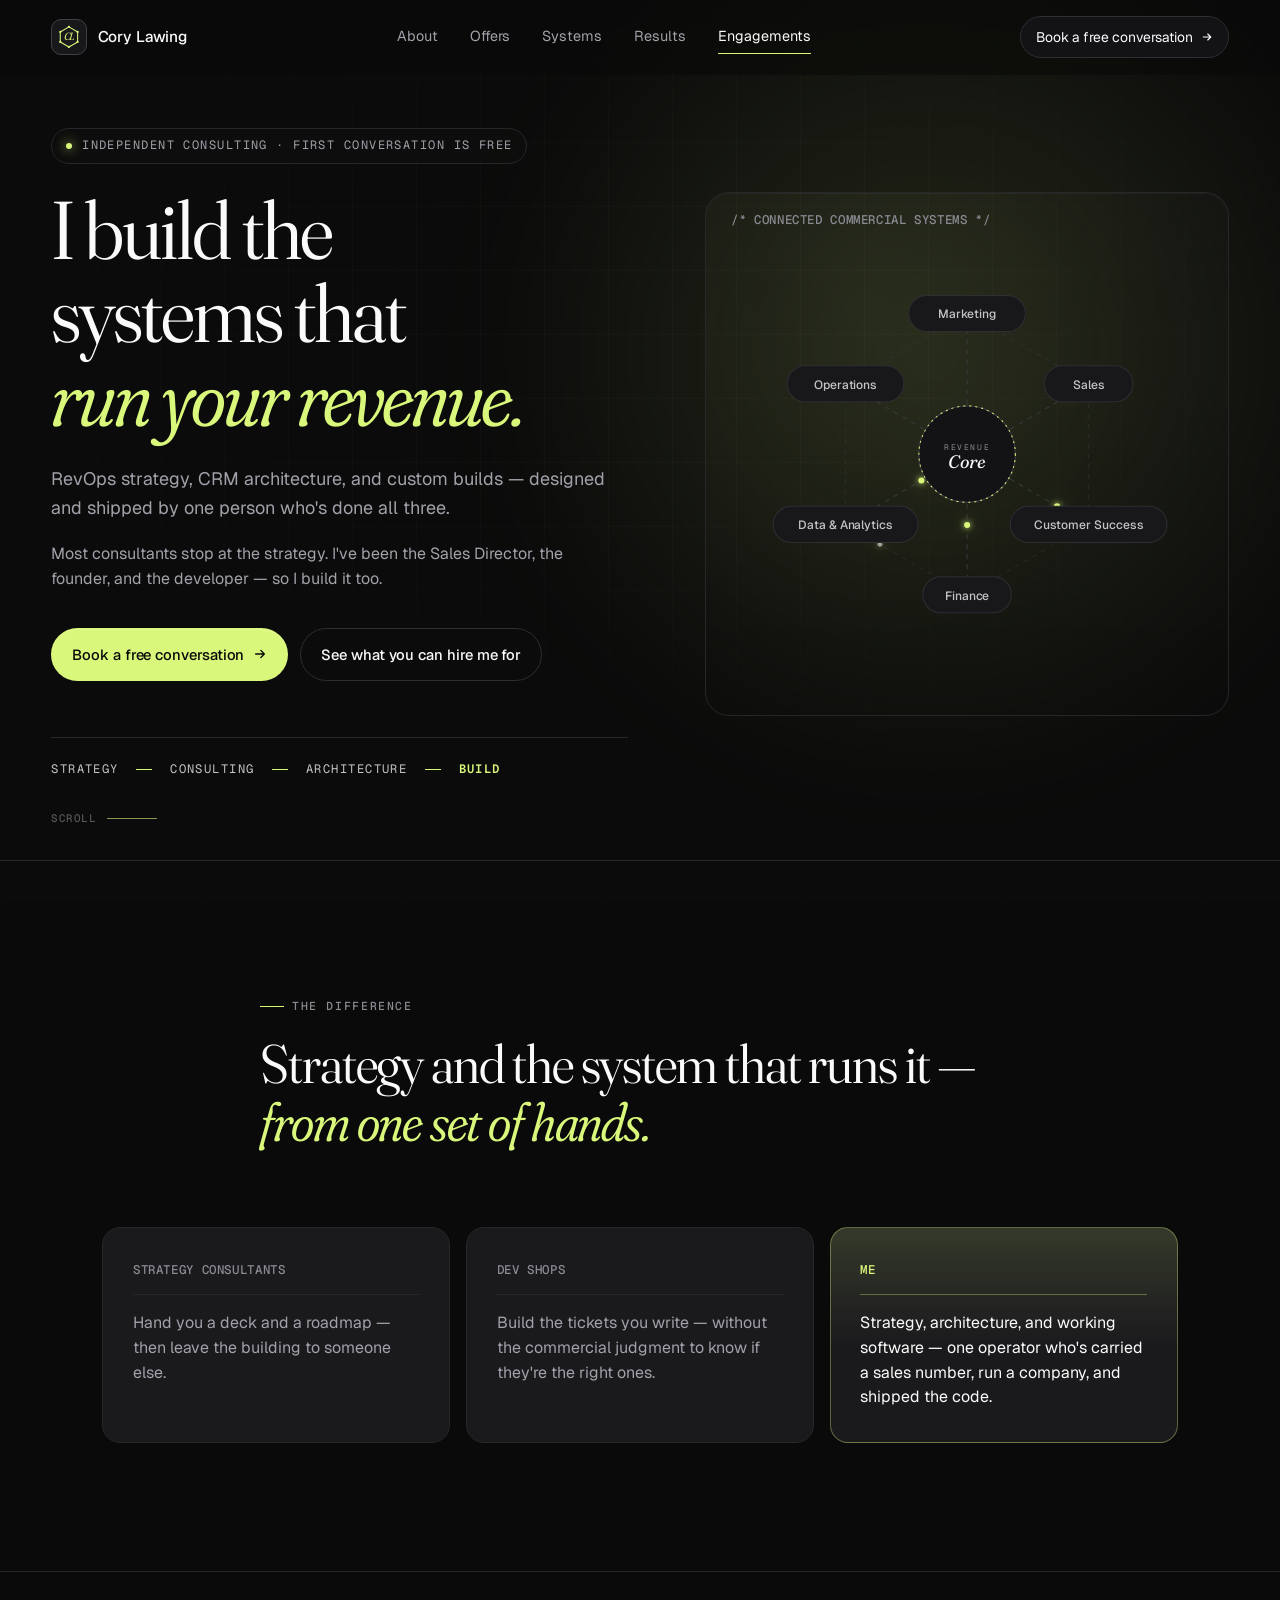
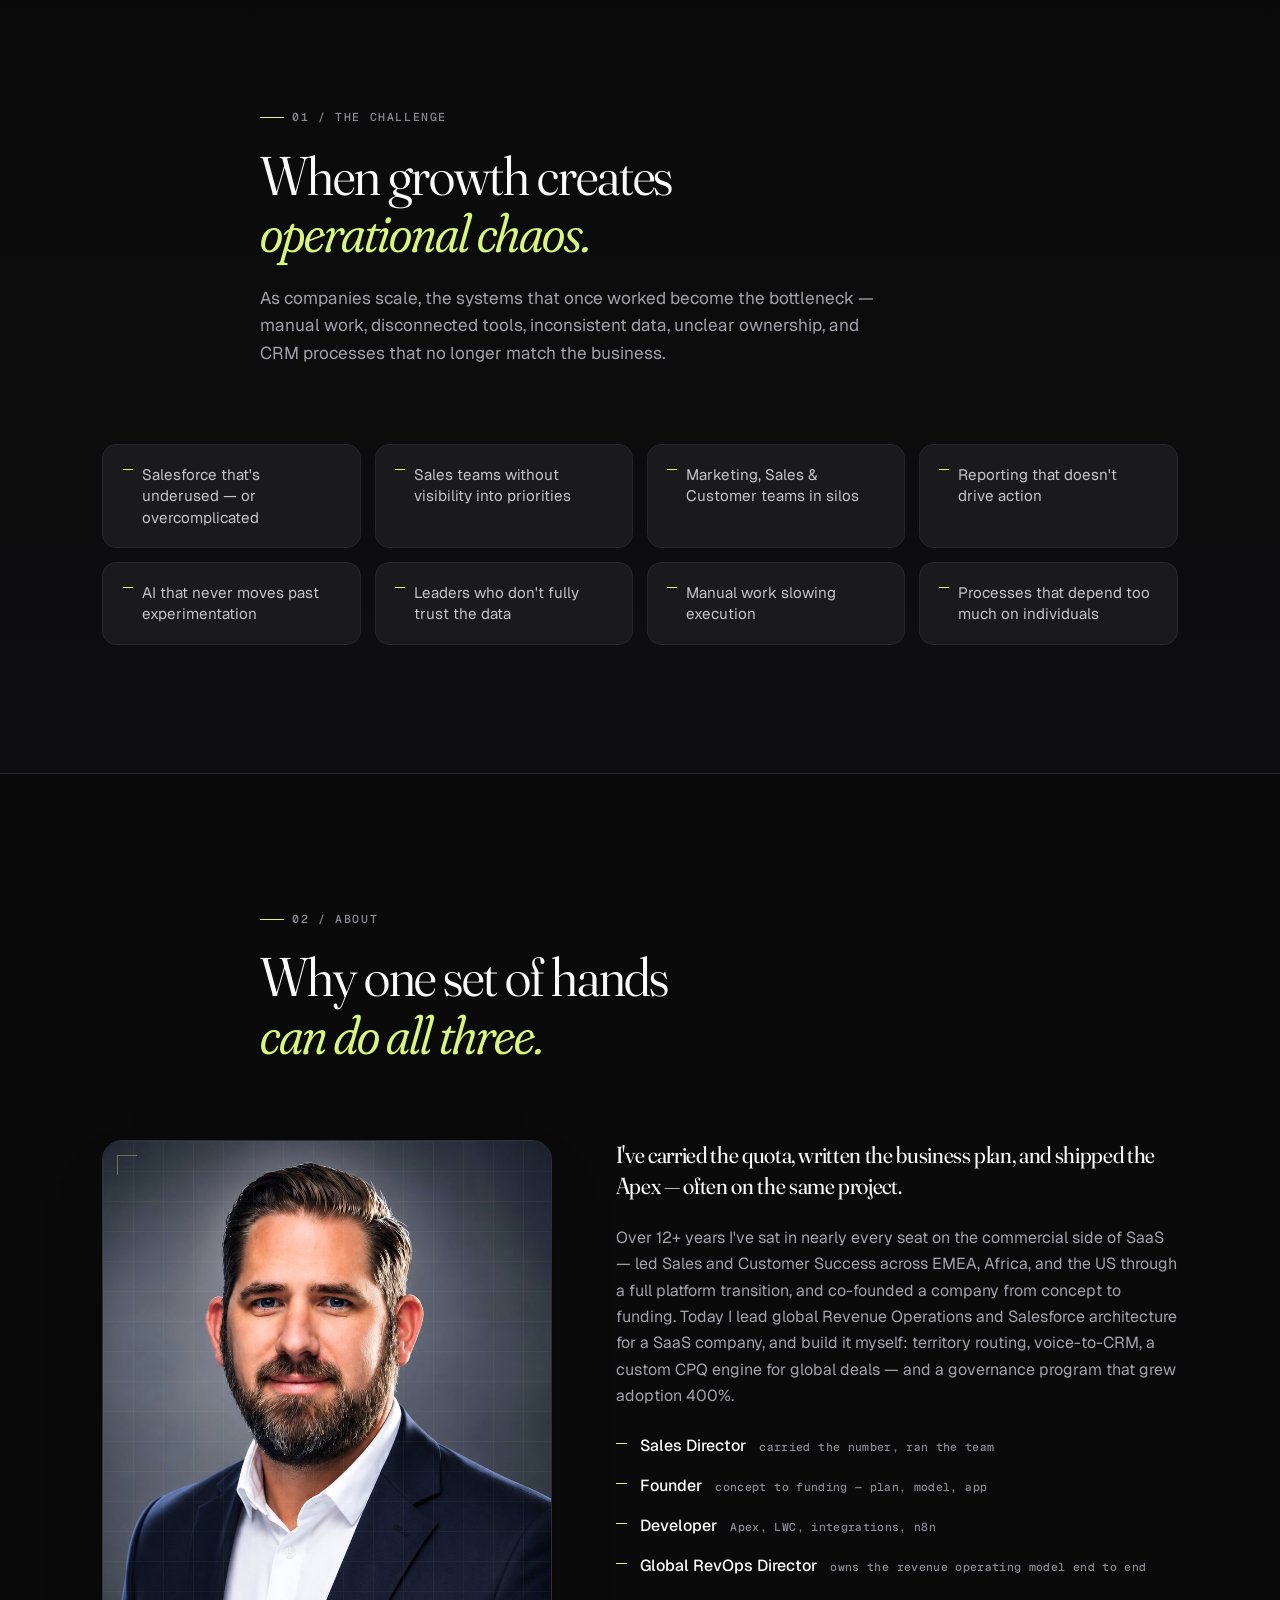
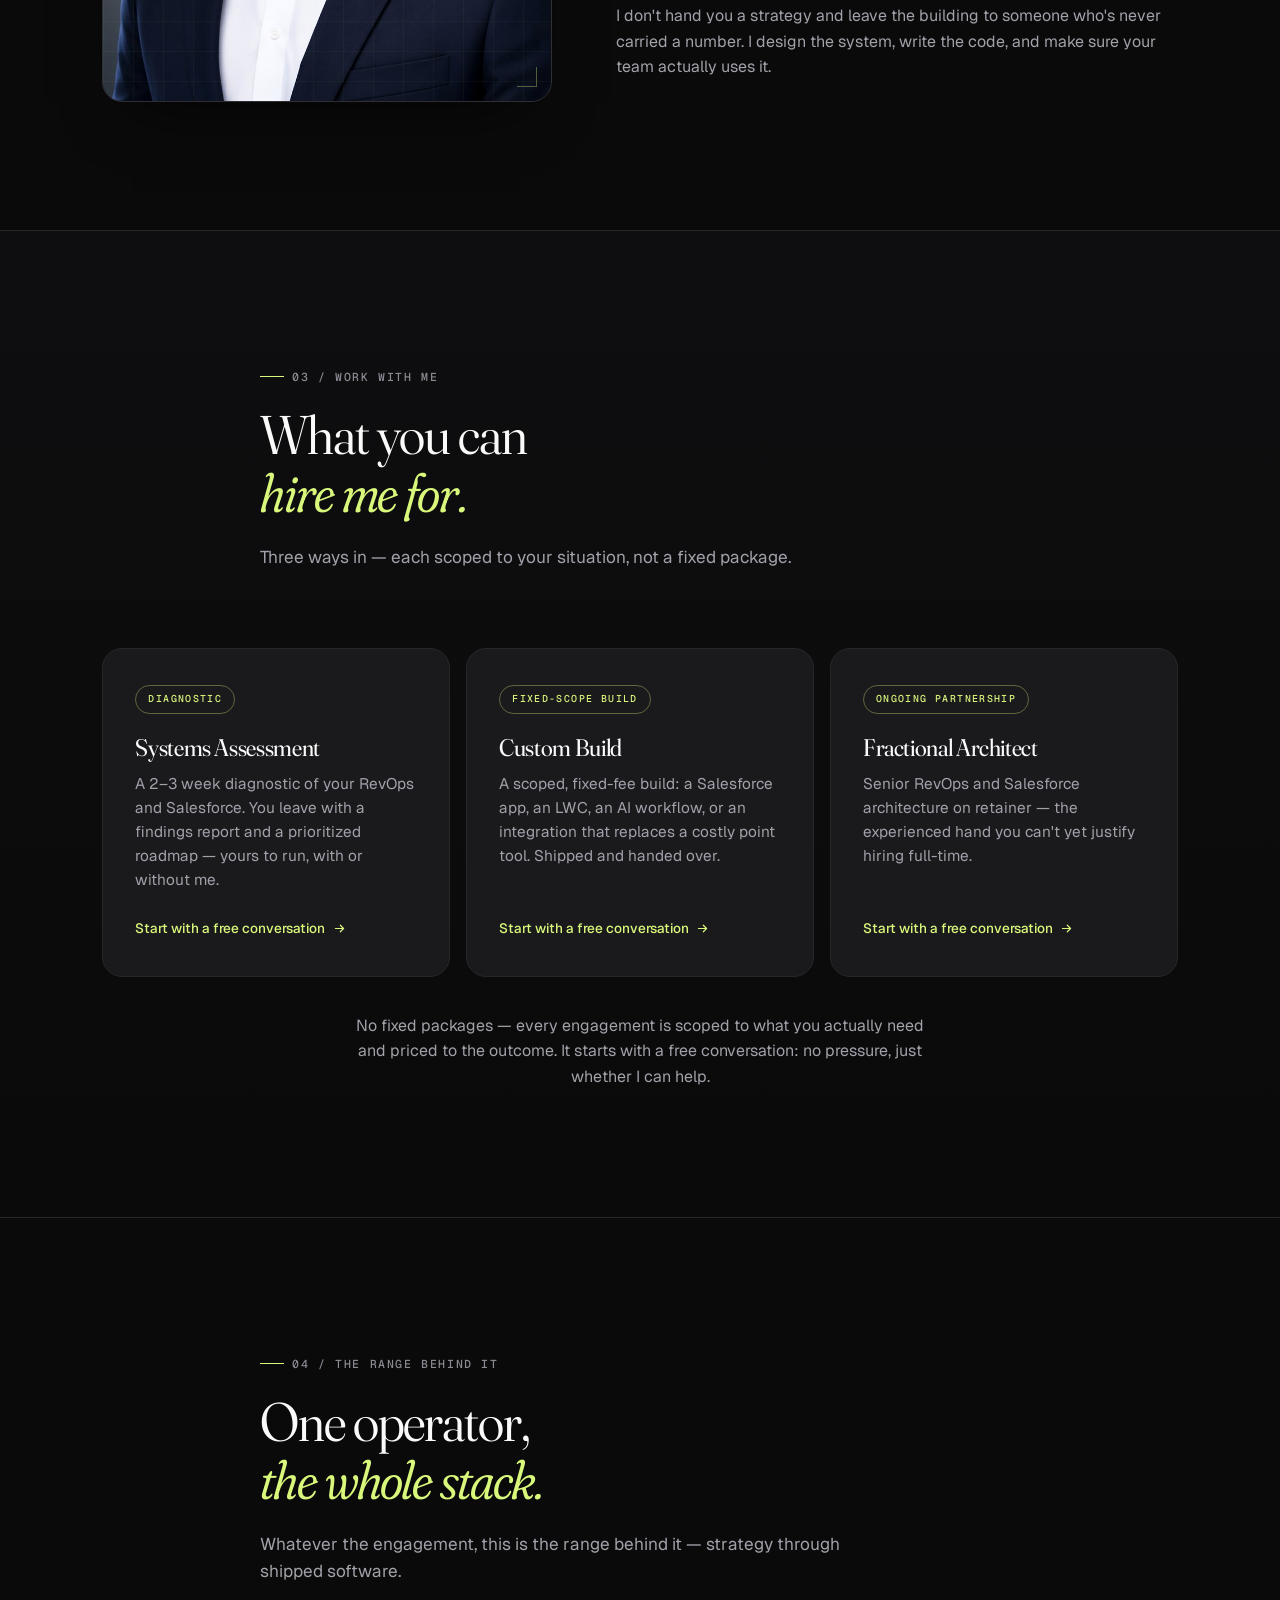
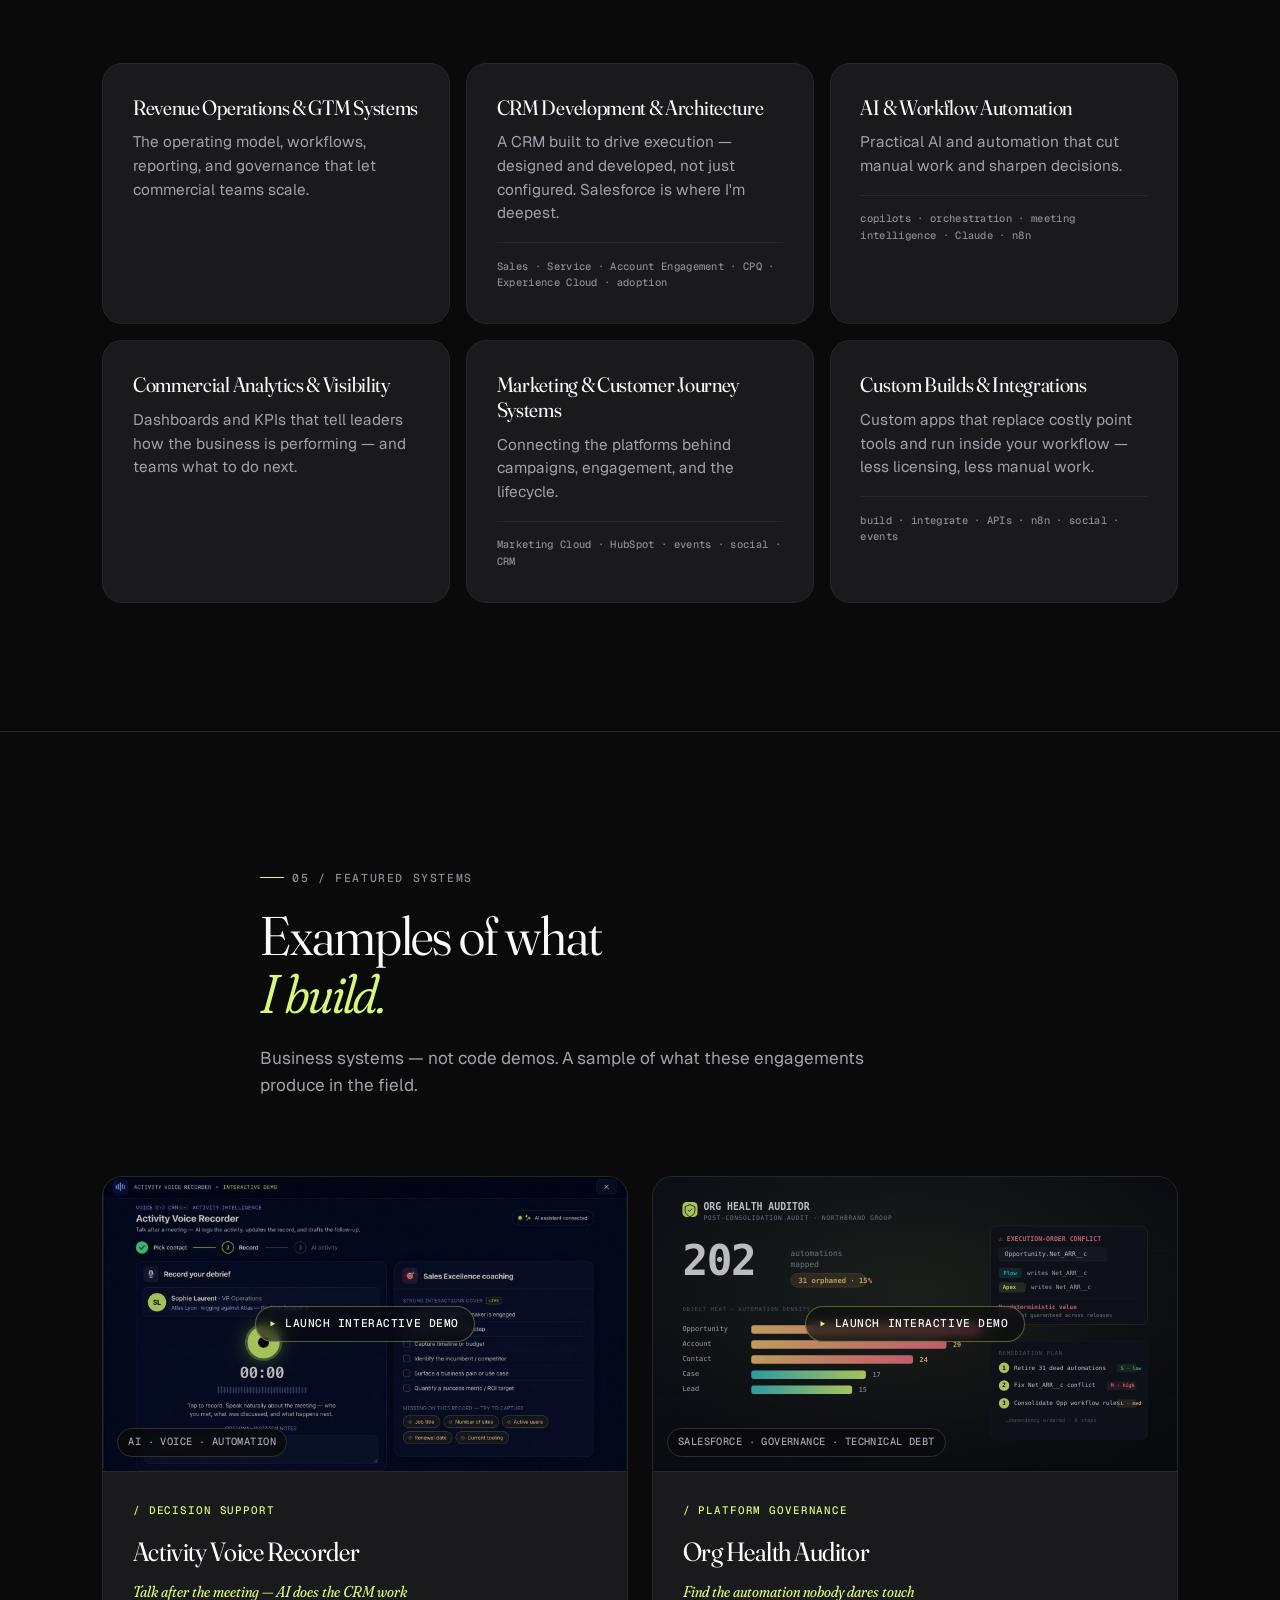
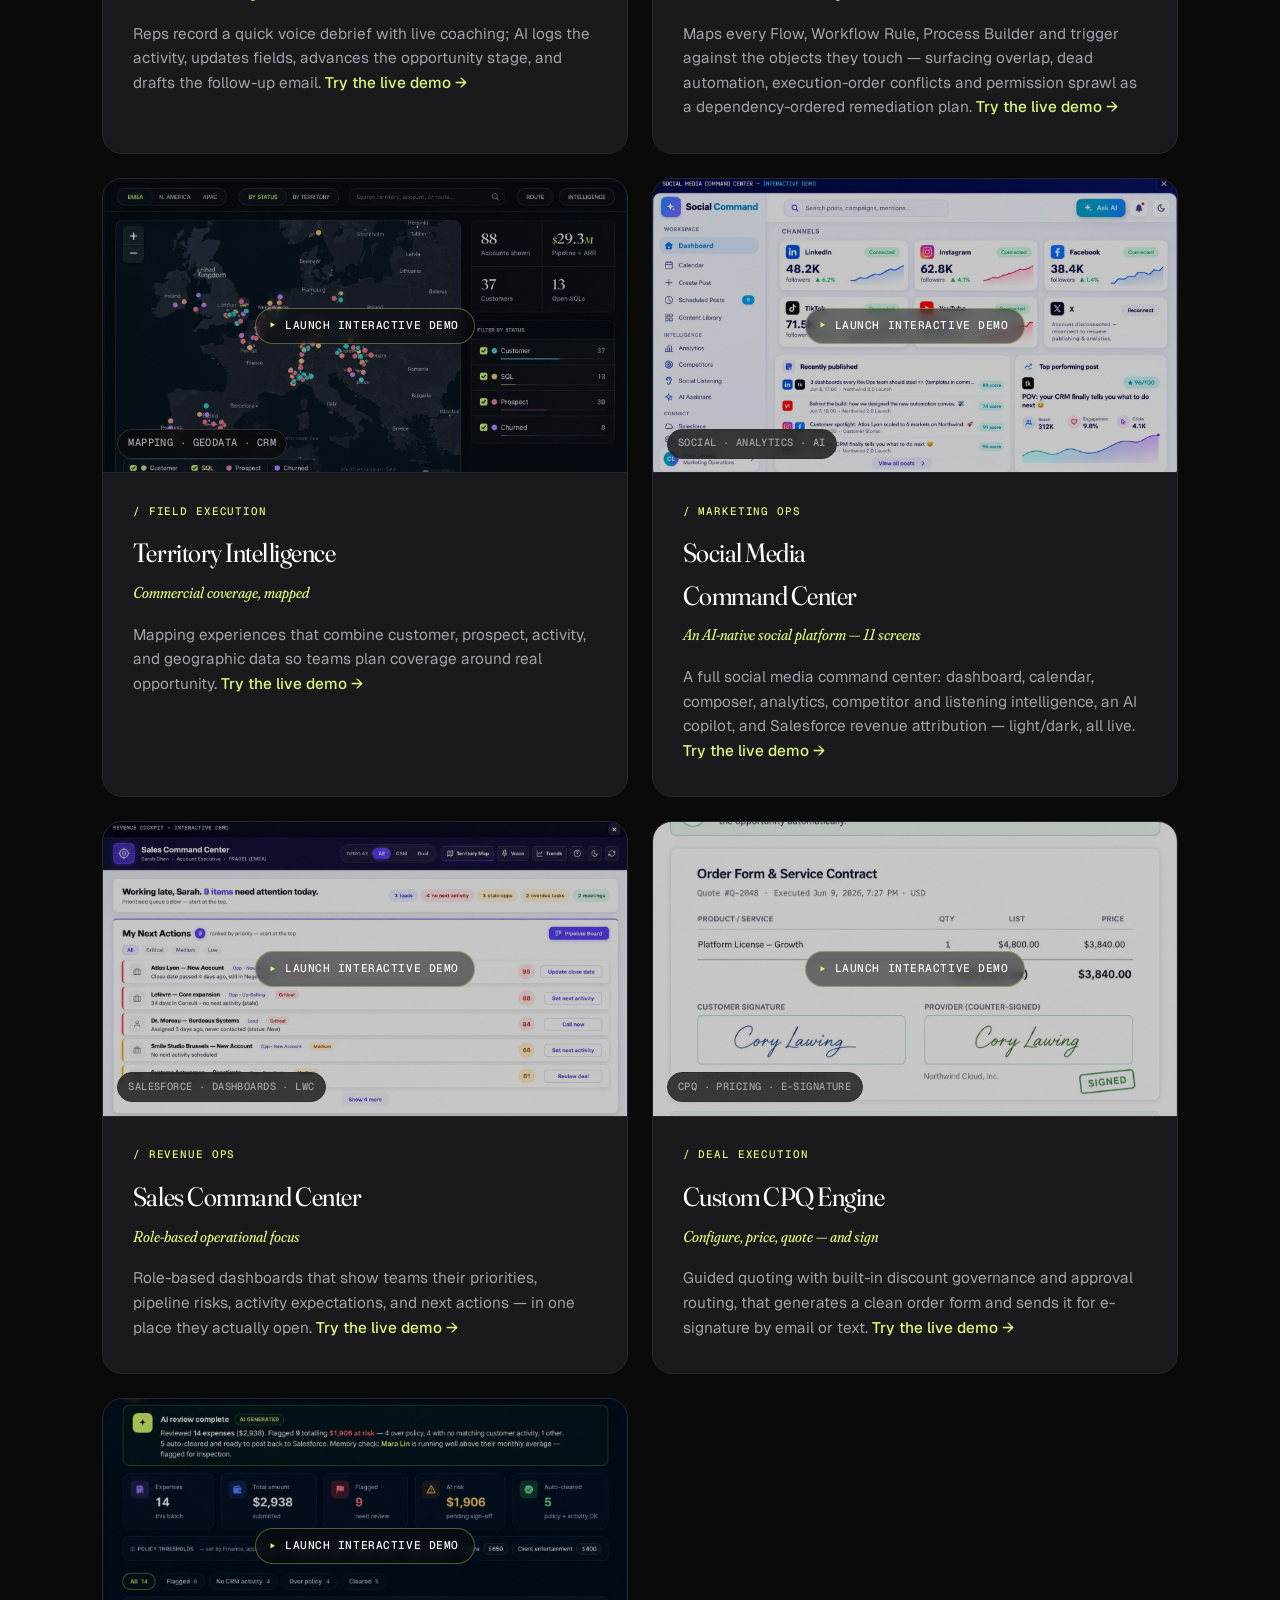
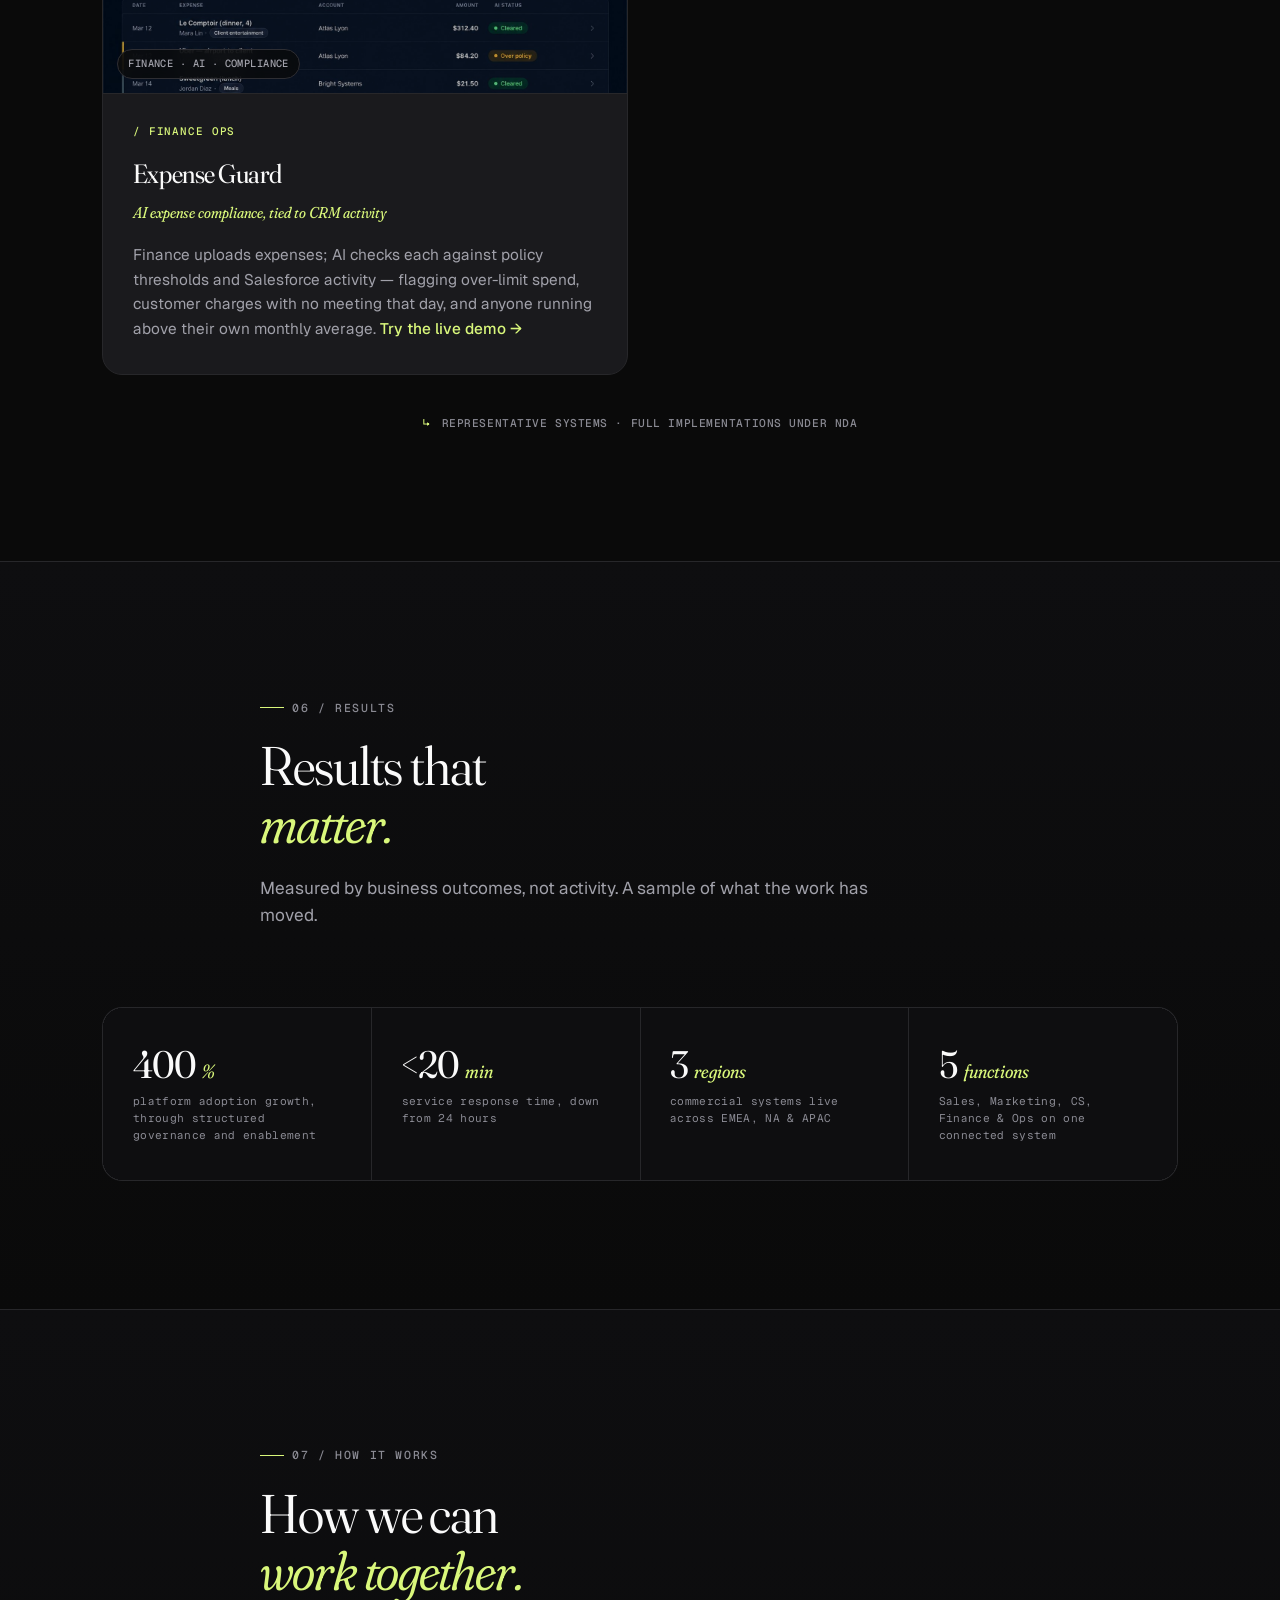
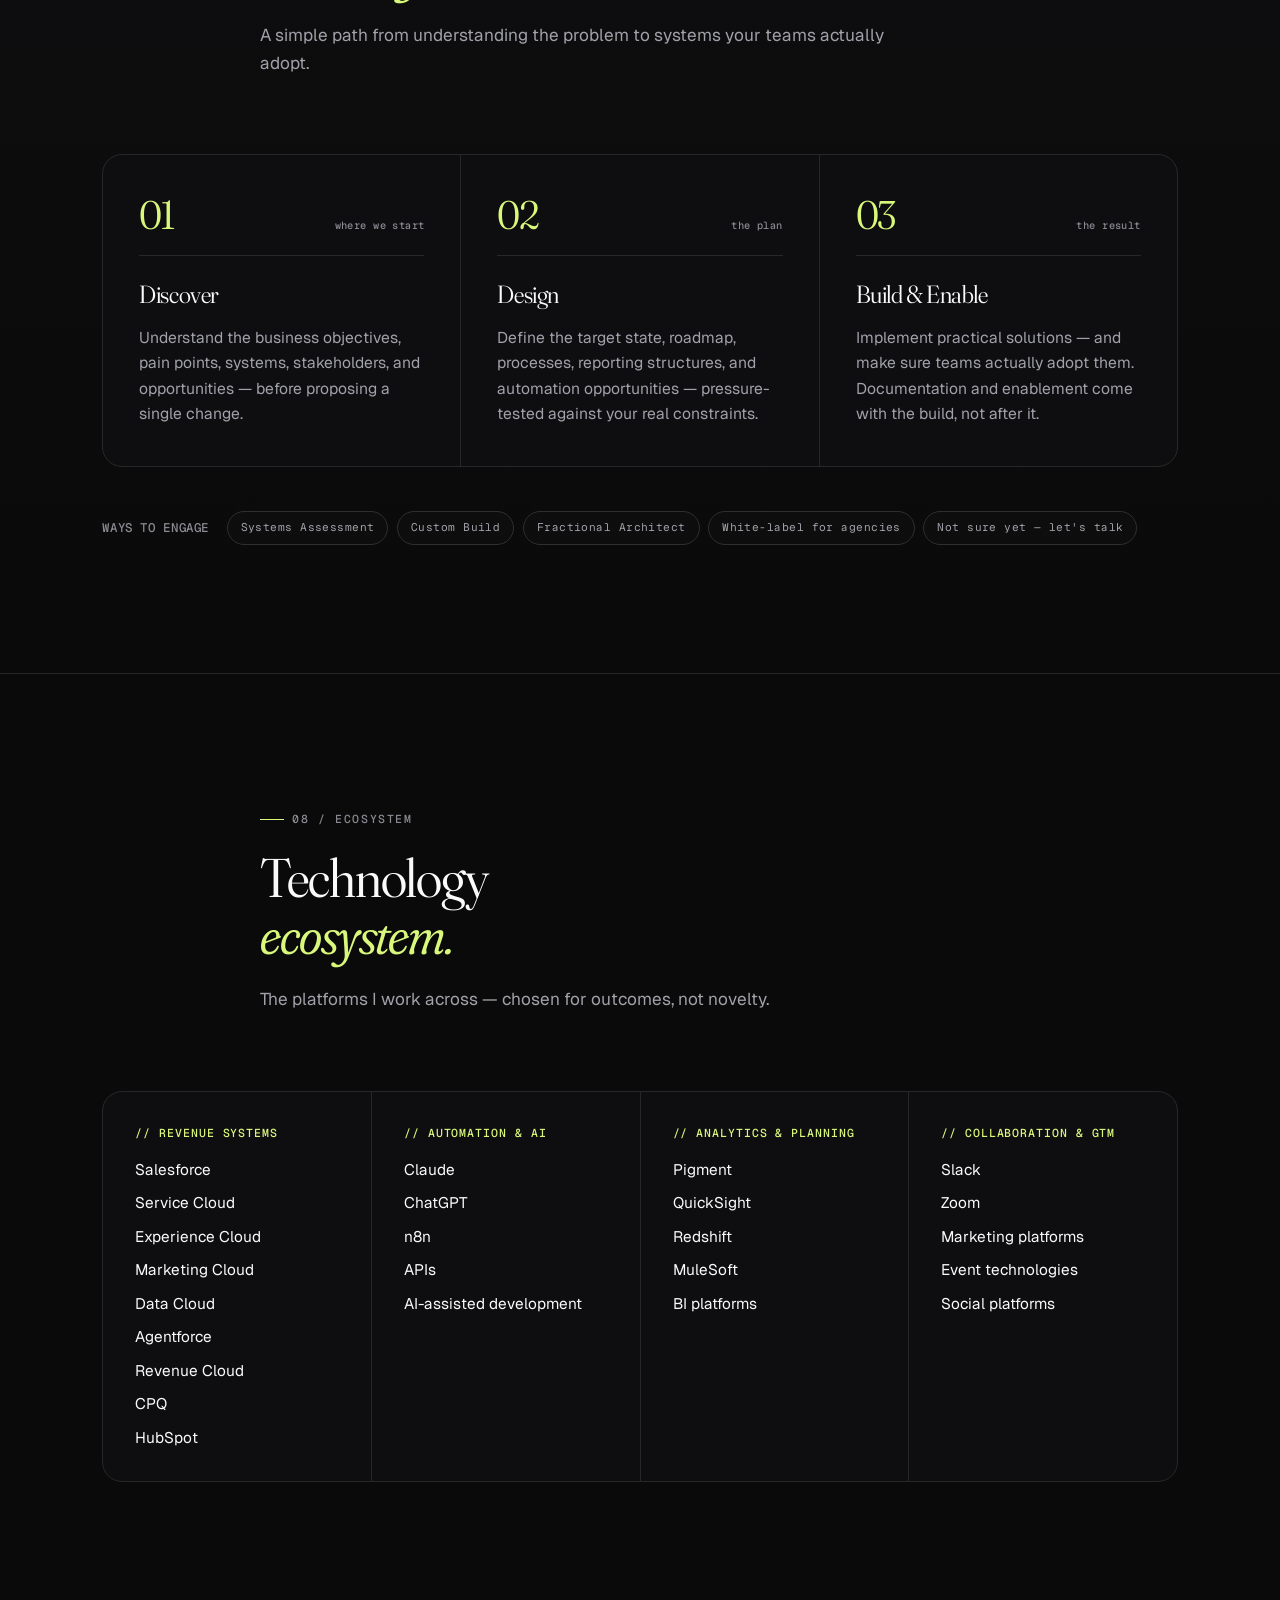
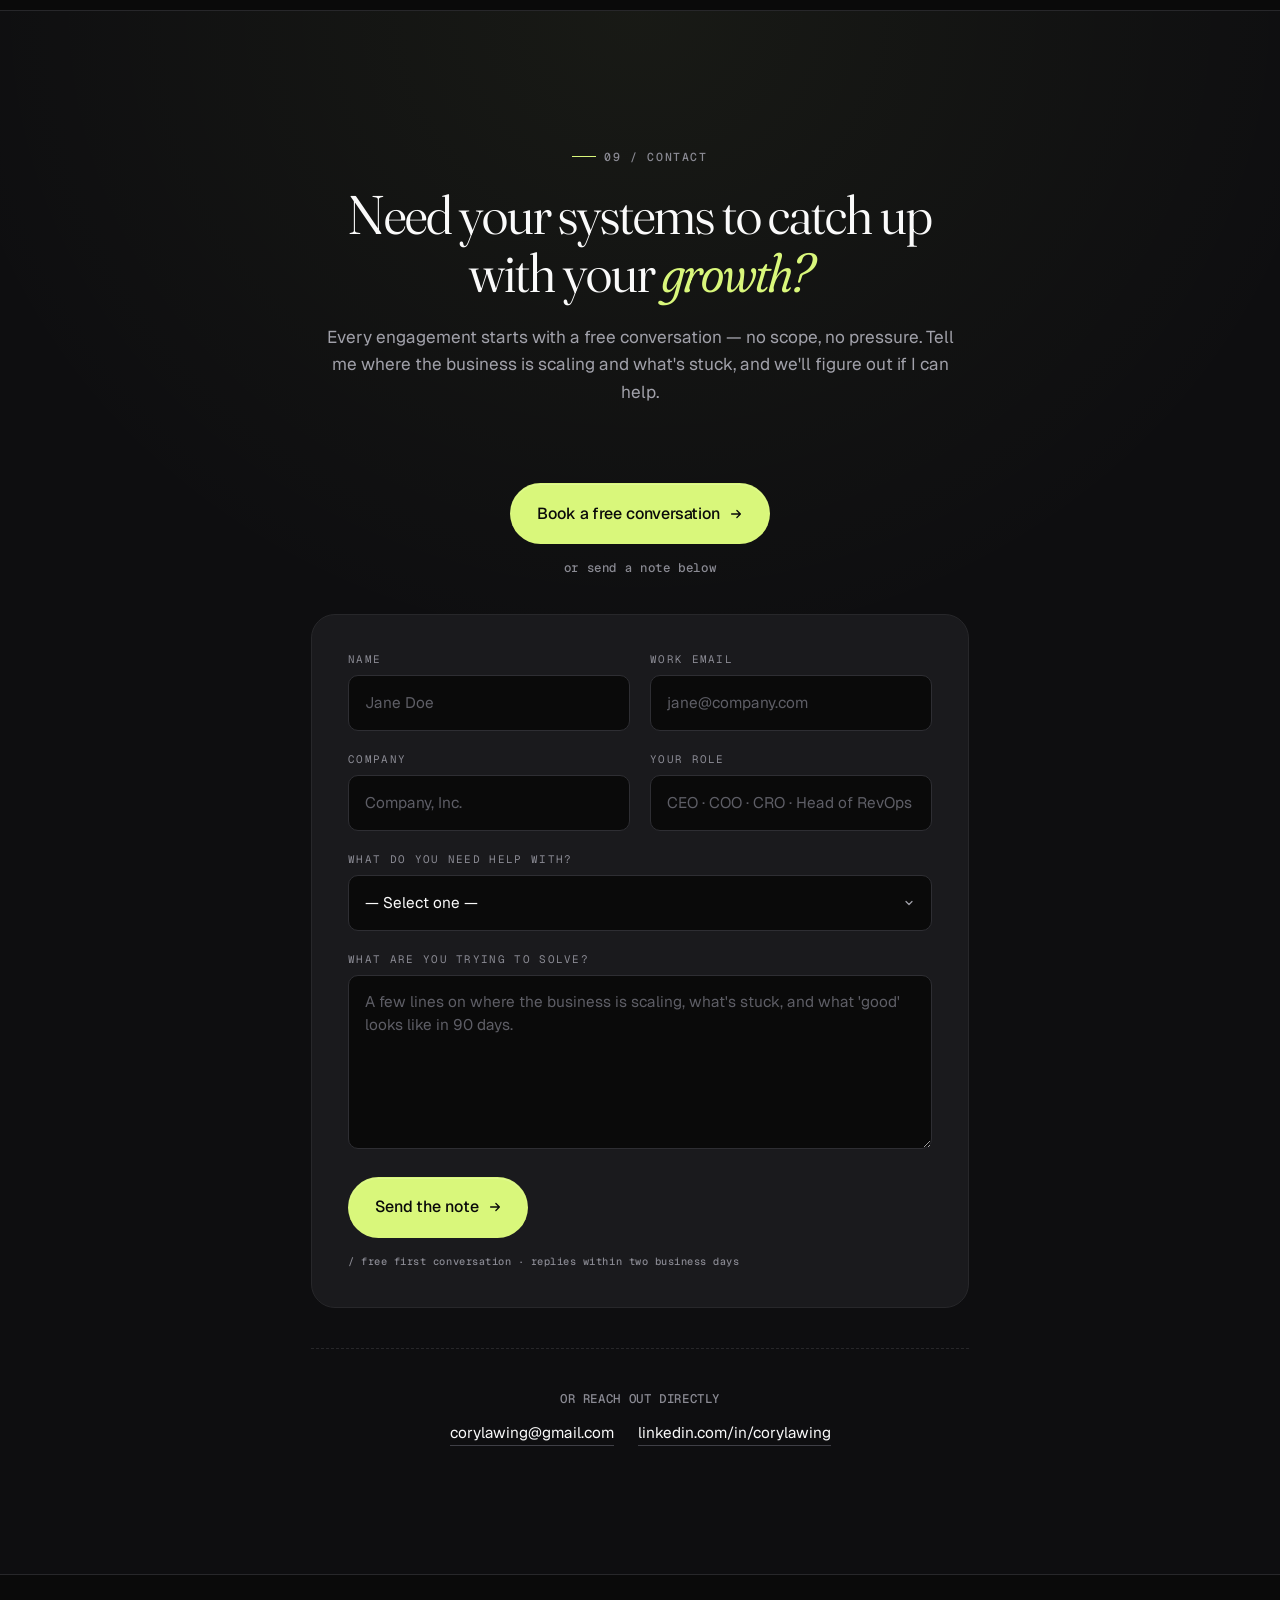
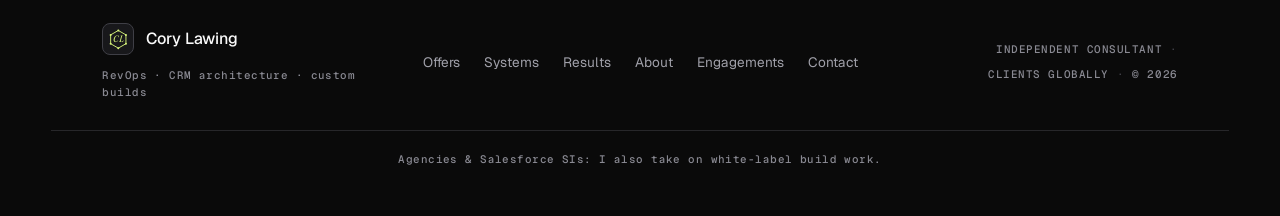
==== index.html @ 05a219ce "Add Org Health Auditor (7th featured system) + drop Marseille refs - New demo assets/demos/org-healt" ====
<!doctype html>
<html lang="en">
<head>
  <meta charset="utf-8" />
  <meta name="viewport" content="width=device-width, initial-scale=1, viewport-fit=cover" />
  <meta name="theme-color" content="#0A0A0A" />

  <title>Cory Lawing | I build the systems that run revenue — RevOps, CRM &amp; AI</title>

  <meta name="description" content="Independent consultant who builds the systems behind revenue: CRM development & architecture (Salesforce-deep), AI, automation, and analytics for growing companies. Strategy through working software." />
  <meta name="author" content="Cory Lawing" />

  <!-- Open Graph -->
  <meta property="og:type" content="website" />
  <meta property="og:title" content="Cory Lawing — I build the systems that run your revenue" />
  <meta property="og:description" content="Strategy through working software: CRM development & architecture, AI, and automation for growing companies — from someone who's been the Sales Director, the founder, and the developer." />
  <meta property="og:locale" content="en_US" />
  <!-- Share image. Absolute URL required by most scrapers — update the domain here if you move to corylawing.com -->
  <meta property="og:image" content="https://corylawing.github.io/cory-lawing/assets/img/og.png?v=5" />
  <meta property="og:image:width" content="1200" />
  <meta property="og:image:height" content="630" />
  <meta property="og:image:alt" content="Cory Lawing — I build the systems that run your revenue. Strategy, consulting, architecture, build." />

  <!-- Twitter card -->
  <meta name="twitter:card" content="summary_large_image" />
  <meta name="twitter:title" content="Cory Lawing — I build the systems that run your revenue" />
  <meta name="twitter:description" content="Strategy through working software: CRM development & architecture, AI, and automation for growing companies — from someone who's been the Sales Director, the founder, and the developer." />
  <meta name="twitter:image" content="https://corylawing.github.io/cory-lawing/assets/img/og.png?v=5" />

  <!-- Favicon — the CL-in-hexagon mark (Georgia fallback; web fonts don't load in favicons) -->
  <link rel="icon" type="image/svg+xml" href="data:image/svg+xml;utf8,<svg xmlns='http://www.w3.org/2000/svg' viewBox='0 0 64 64'><rect width='64' height='64' rx='14' fill='%230A0A0A'/><polygon points='32,13 46.72,21.5 46.72,38.5 32,47 17.28,38.5 17.28,21.5' fill='none' stroke='%23D9F77B' stroke-width='2.2' stroke-linejoin='round'/><g fill='%23D9F77B'><circle cx='32' cy='13' r='2'/><circle cx='46.72' cy='21.5' r='2'/><circle cx='46.72' cy='38.5' r='2'/><circle cx='32' cy='47' r='2'/><circle cx='17.28' cy='38.5' r='2'/><circle cx='17.28' cy='21.5' r='2'/></g><text x='32' y='35' text-anchor='middle' font-family='Georgia,serif' font-style='italic' font-size='16' fill='%23D9F77B'>CL</text></svg>" />

  <!-- Fonts: Fraunces (display serif), Geist (body), Geist Mono (accents) -->
  <link rel="preconnect" href="https://fonts.googleapis.com" />
  <link rel="preconnect" href="https://fonts.gstatic.com" crossorigin />
  <link href="https://fonts.googleapis.com/css2?family=Fraunces:opsz,wght,SOFT,WONK@9..144,300..900,0..100,0..1&family=Geist:wght@300..700&family=Geist+Mono:wght@400;500;600&display=swap" rel="stylesheet" />

  <link rel="stylesheet" href="assets/css/style.css" />

  <!-- Calendly popup assets (loaded once; popup is triggered from the site's own CTAs in main.js) -->
  <link href="https://assets.calendly.com/assets/external/widget.css" rel="stylesheet" />
  <script src="https://assets.calendly.com/assets/external/widget.js" type="text/javascript" async></script>
</head>
<body>
  <div class="page" data-brand="Cory Lawing">

    <!-- Scroll progress — accent line tracking read position -->
    <div class="scroll-progress" aria-hidden="true"></div>

    <!-- ================== NAV ================== -->
    <header class="nav" role="banner">
      <a class="nav__brand" href="#top" aria-label="Home">
        <span class="nav__brand-mark" id="brand-mark">
          <svg class="brand-logo" viewBox="0 0 64 64" aria-hidden="true">
            <polygon points="32,9 51.92,20.5 51.92,43.5 32,55 12.08,43.5 12.08,20.5" fill="none" stroke="#D9F77B" stroke-width="2.4" stroke-linejoin="round"/>
            <g fill="#D9F77B">
              <circle cx="32" cy="9" r="2.6"/><circle cx="51.92" cy="20.5" r="2.6"/><circle cx="51.92" cy="43.5" r="2.6"/><circle cx="32" cy="55" r="2.6"/><circle cx="12.08" cy="43.5" r="2.6"/><circle cx="12.08" cy="20.5" r="2.6"/>
            </g>
            <text x="32" y="40" text-anchor="middle" font-family="Fraunces, Georgia, serif" font-style="italic" font-weight="400" font-size="24" fill="#D9F77B" style="font-variation-settings:'opsz' 144,'SOFT' 50">CL</text>
          </svg>
        </span>
        <span class="nav__brand-name">Cory Lawing</span>
      </a>

      <nav class="nav__links" aria-label="Primary">
        <a href="#about">About</a>
        <a href="#offers">Offers</a>
        <a href="#systems">Systems</a>
        <a href="#impact">Results</a>
        <a href="#process">Engagements</a>
      </nav>

      <a class="nav__cta" href="https://calendly.com/corylawing/free-discovery-call-with-cory-lawing" target="_blank" rel="noopener">
        <span>Book a free conversation</span>
        <svg viewBox="0 0 16 16" aria-hidden="true"><path d="M3 8h10M9 4l4 4-4 4" stroke="currentColor" stroke-width="1.5" fill="none" stroke-linecap="round" stroke-linejoin="round"/></svg>
      </a>

      <button class="nav__menu" aria-label="Open menu" aria-expanded="false" aria-controls="mobile-menu">
        <span></span><span></span>
      </button>
    </header>

    <!-- Mobile menu drawer -->
    <div class="mobile-menu" id="mobile-menu">
      <a href="#about">About</a>
      <a href="#offers">Offers</a>
      <a href="#systems">Systems</a>
      <a href="#impact">Results</a>
      <a href="#process">Engagements</a>
      <a href="https://calendly.com/corylawing/free-discovery-call-with-cory-lawing" target="_blank" rel="noopener" class="mobile-menu__cta">Book a free conversation →</a>
    </div>

    <main id="top">

      <!-- ================== HERO ================== -->
      <section class="hero" aria-labelledby="hero-title">
        <div class="hero__grid"></div>
        <div class="hero__noise"></div>

        <div class="hero__inner">
          <div class="hero__copy">
            <p class="eyebrow reveal" data-reveal-delay="0">
              <span class="eyebrow__dot"></span>
              <span>Independent consulting · first conversation is free</span>
            </p>

            <h1 class="hero__title reveal" data-reveal-delay="80" id="hero-title">
              <span class="hero__lead">I build the systems that</span> <em>run your revenue.</em>
            </h1>

            <p class="hero__sub reveal" data-reveal-delay="200">
              RevOps strategy, CRM architecture, and custom builds — designed and shipped by one person who's done all three.
            </p>

            <p class="hero__support reveal" data-reveal-delay="260">
              Most consultants stop at the strategy. I've been the Sales Director, the founder, and the developer — so I build it too.
            </p>

            <div class="hero__ctas reveal" data-reveal-delay="320">
              <a class="btn btn--primary" href="https://calendly.com/corylawing/free-discovery-call-with-cory-lawing" target="_blank" rel="noopener">
                <span>Book a free conversation</span>
                <svg viewBox="0 0 16 16" aria-hidden="true"><path d="M3 8h10M9 4l4 4-4 4" stroke="currentColor" stroke-width="1.5" fill="none" stroke-linecap="round" stroke-linejoin="round"/></svg>
              </a>
              <a class="btn btn--ghost" href="#offers">
                <span>See what you can hire me for</span>
              </a>
            </div>

            <ul class="hero__arc reveal" data-reveal-delay="400" aria-label="End to end: strategy through build">
              <li>Strategy</li>
              <li>Consulting</li>
              <li>Architecture</li>
              <li>Build</li>
            </ul>
          </div>

          <!-- Signature element: animated commercial-systems diagram -->
          <div class="hero__visual reveal" data-reveal-delay="160" aria-hidden="true">
            <div class="diagram">
              <div class="diagram__label diagram__label--top">
                <span class="mono">/* connected commercial systems */</span>
              </div>

              <svg class="diagram__svg" viewBox="0 0 480 480" preserveAspectRatio="xMidYMid meet">
                <g class="diagram__edges" stroke="currentColor" stroke-width="1" fill="none" stroke-linecap="round">
                  <path d="M 240 240 L 240 100" />
                  <path d="M 240 240 L 361 170" />
                  <path d="M 240 240 L 361 310" />
                  <path d="M 240 240 L 240 380" />
                  <path d="M 240 240 L 119 310" />
                  <path d="M 240 240 L 119 170" />
                  <path d="M 240 100 L 361 170 L 361 310 L 240 380 L 119 310 L 119 170 Z" opacity="0.5" />
                </g>

                <g class="diagram__pulses">
                  <circle r="3"><animateMotion dur="3.2s" repeatCount="indefinite" path="M 240 240 L 240 100" /></circle>
                  <circle r="3"><animateMotion dur="3.6s" begin="0.6s" repeatCount="indefinite" path="M 240 240 L 361 170" /></circle>
                  <circle r="3"><animateMotion dur="3.4s" begin="1.2s" repeatCount="indefinite" path="M 240 240 L 361 310" /></circle>
                  <circle r="3"><animateMotion dur="3.8s" begin="1.8s" repeatCount="indefinite" path="M 240 240 L 240 380" /></circle>
                  <circle r="3"><animateMotion dur="3.5s" begin="2.4s" repeatCount="indefinite" path="M 240 240 L 119 310" /></circle>
                  <circle r="3"><animateMotion dur="3.7s" begin="3.0s" repeatCount="indefinite" path="M 240 240 L 119 170" /></circle>
                  <circle r="2.4" class="diagram__pulse--accent"><animateMotion dur="6s" repeatCount="indefinite" path="M 240 100 L 361 170 L 361 310 L 240 380 L 119 310 L 119 170 Z" /></circle>
                </g>

                <g class="diagram__hub" transform="translate(240,240)">
                  <circle r="48" class="diagram__hub-bg" />
                  <circle r="48" class="diagram__hub-ring" />
                  <text y="-4" text-anchor="middle" class="diagram__hub-eyebrow">REVENUE</text>
                  <text y="14" text-anchor="middle" class="diagram__hub-title">Core</text>
                </g>

                <g class="diagram__node" transform="translate(240,100)">
                  <rect x="-58" y="-18" width="116" height="36" rx="18" />
                  <text y="5" text-anchor="middle">Marketing</text>
                </g>
                <g class="diagram__node" transform="translate(361,170)">
                  <rect x="-44" y="-18" width="88" height="36" rx="18" />
                  <text y="5" text-anchor="middle">Sales</text>
                </g>
                <g class="diagram__node" transform="translate(361,310)">
                  <rect x="-78" y="-18" width="156" height="36" rx="18" />
                  <text y="5" text-anchor="middle">Customer&nbsp;Success</text>
                </g>
                <g class="diagram__node" transform="translate(240,380)">
                  <rect x="-44" y="-18" width="88" height="36" rx="18" />
                  <text y="5" text-anchor="middle">Finance</text>
                </g>
                <g class="diagram__node" transform="translate(119,310)">
                  <rect x="-72" y="-18" width="144" height="36" rx="18" />
                  <text y="5" text-anchor="middle">Data&nbsp;&amp;&nbsp;Analytics</text>
                </g>
                <g class="diagram__node" transform="translate(119,170)">
                  <rect x="-58" y="-18" width="116" height="36" rx="18" />
                  <text y="5" text-anchor="middle">Operations</text>
                </g>
              </svg>
            </div>
          </div>
        </div>

        <!-- Scroll cue -->
        <div class="hero__scrollcue" aria-hidden="true">
          <span class="mono">scroll</span>
          <span class="hero__scrollcue-line"></span>
        </div>
      </section>


      <!-- ================== DIFFERENTIATOR ================== -->
      <section class="section section--why" id="why">
        <div class="container">
          <header class="section__head reveal">
            <p class="section__eyebrow mono">The difference</p>
            <h2 class="section__title">Strategy and the system that runs it —<br/><em>from one set of hands.</em></h2>
          </header>

          <div class="diff__grid">
            <article class="diff-col reveal" data-reveal-delay="0">
              <p class="diff-col__tag mono">Strategy consultants</p>
              <p class="diff-col__copy">Hand you a deck and a roadmap — then leave the building to someone else.</p>
            </article>
            <article class="diff-col reveal" data-reveal-delay="80">
              <p class="diff-col__tag mono">Dev shops</p>
              <p class="diff-col__copy">Build the tickets you write — without the commercial judgment to know if they're the right ones.</p>
            </article>
            <article class="diff-col diff-col--me reveal" data-reveal-delay="160">
              <p class="diff-col__tag mono">Me</p>
              <p class="diff-col__copy">Strategy, architecture, and working software — one operator who's carried a sales number, run a company, and shipped the code.</p>
            </article>
          </div>
        </div>
      </section>


      <!-- ================== THE PROBLEM ================== -->
      <section class="section section--problem" id="problem">
        <div class="container">
          <header class="section__head reveal">
            <p class="section__eyebrow mono">01 / The challenge</p>
            <h2 class="section__title">When growth creates<br/><em>operational&nbsp;chaos.</em></h2>
            <p class="section__intro">
              As companies scale, the systems that once worked become the bottleneck — manual work, disconnected tools, inconsistent data, unclear ownership, and CRM processes that no longer match the business.
            </p>
          </header>

          <div class="problem__grid">
            <div class="problem-card reveal" data-reveal-delay="0"><p>Salesforce that's underused — or overcomplicated</p></div>
            <div class="problem-card reveal" data-reveal-delay="40"><p>Sales teams without visibility into priorities</p></div>
            <div class="problem-card reveal" data-reveal-delay="80"><p>Marketing, Sales &amp; Customer teams in silos</p></div>
            <div class="problem-card reveal" data-reveal-delay="120"><p>Reporting that doesn't drive action</p></div>
            <div class="problem-card reveal" data-reveal-delay="160"><p>AI that never moves past experimentation</p></div>
            <div class="problem-card reveal" data-reveal-delay="200"><p>Leaders who don't fully trust the data</p></div>
            <div class="problem-card reveal" data-reveal-delay="240"><p>Manual work slowing execution</p></div>
            <div class="problem-card reveal" data-reveal-delay="280"><p>Processes that depend too much on individuals</p></div>
          </div>
        </div>
      </section>


      <!-- ================== ABOUT ================== -->
      <section class="section section--about" id="about">
        <div class="container">
          <header class="section__head reveal">
            <p class="section__eyebrow mono">02 / About</p>
            <h2 class="section__title">Why one set of hands<br/><em>can do all three.</em></h2>
          </header>

          <div class="about__grid">
            <figure class="about__photo reveal">
              <div class="about__photo-frame">
                <img class="about__photo-img" src="assets/img/cory.jpg" alt="Cory Lawing" loading="lazy"
                     onerror="this.parentNode.classList.add('is-empty');this.remove();" />
                <span class="about__photo-fallback mono">Headshot — coming soon</span>
                <span class="about__photo-grid" aria-hidden="true"></span>
                <span class="about__photo-scan" aria-hidden="true"></span>
                <span class="about__photo-corners" aria-hidden="true"></span>
              </div>
            </figure>

            <div class="about__body reveal" data-reveal-delay="100">
              <p class="about__lead">I've carried the quota, written the business plan, and shipped the Apex — often on the same project.</p>
              <p class="about__para">
                Over 12+ years I've sat in nearly every seat on the commercial side of SaaS — led Sales and Customer Success across EMEA, Africa, and the US through a full platform transition, and co-founded a company from concept to funding. Today I lead global Revenue Operations and Salesforce architecture for a SaaS company, and build it myself: territory routing, voice-to-CRM, a custom CPQ engine for global deals — and a governance program that grew adoption 400%.
              </p>
              <ul class="about__arc">
                <li><span class="about__arc-role">Sales Director</span><span class="about__arc-note mono">carried the number, ran the team</span></li>
                <li><span class="about__arc-role">Founder</span><span class="about__arc-note mono">concept to funding — plan, model, app</span></li>
                <li><span class="about__arc-role">Developer</span><span class="about__arc-note mono">Apex, LWC, integrations, n8n</span></li>
                <li><span class="about__arc-role">Global RevOps Director</span><span class="about__arc-note mono">owns the revenue operating model end to end</span></li>
              </ul>
              <p class="about__close">I don't hand you a strategy and leave the building to someone who's never carried a number. I design the system, write the code, and make sure your team actually uses it.</p>
            </div>
          </div>
        </div>
      </section>


      <!-- ================== OFFERS (BUY SURFACE) ================== -->
      <section class="section section--offers" id="offers">
        <div class="container">
          <header class="section__head reveal">
            <p class="section__eyebrow mono">03 / Work with me</p>
            <h2 class="section__title">What you can<br/><em>hire me for.</em></h2>
            <p class="section__intro">
              Three ways in — each scoped to your situation, not a fixed package.
            </p>
          </header>

          <div class="offers__grid">
            <article class="offer-card reveal" data-reveal-delay="0">
              <p class="offer-card__tag mono">Diagnostic</p>
              <h3 class="offer-card__title">Systems Assessment</h3>
              <p class="offer-card__copy">A 2–3 week diagnostic of your RevOps and Salesforce. You leave with a findings report and a prioritized roadmap — yours to run, with or without me.</p>
              <a class="offer-card__cta" href="https://calendly.com/corylawing/free-discovery-call-with-cory-lawing" target="_blank" rel="noopener">
                <span>Start with a free conversation</span>
                <svg viewBox="0 0 16 16" aria-hidden="true"><path d="M3 8h10M9 4l4 4-4 4" stroke="currentColor" stroke-width="1.5" fill="none" stroke-linecap="round" stroke-linejoin="round"/></svg>
              </a>
            </article>

            <article class="offer-card reveal" data-reveal-delay="80">
              <p class="offer-card__tag mono">Fixed-scope build</p>
              <h3 class="offer-card__title">Custom Build</h3>
              <p class="offer-card__copy">A scoped, fixed-fee build: a Salesforce app, an LWC, an AI workflow, or an integration that replaces a costly point tool. Shipped and handed over.</p>
              <a class="offer-card__cta" href="https://calendly.com/corylawing/free-discovery-call-with-cory-lawing" target="_blank" rel="noopener">
                <span>Start with a free conversation</span>
                <svg viewBox="0 0 16 16" aria-hidden="true"><path d="M3 8h10M9 4l4 4-4 4" stroke="currentColor" stroke-width="1.5" fill="none" stroke-linecap="round" stroke-linejoin="round"/></svg>
              </a>
            </article>

            <article class="offer-card reveal" data-reveal-delay="160">
              <p class="offer-card__tag mono">Ongoing partnership</p>
              <h3 class="offer-card__title">Fractional Architect</h3>
              <p class="offer-card__copy">Senior RevOps and Salesforce architecture on retainer — the experienced hand you can't yet justify hiring full-time.</p>
              <a class="offer-card__cta" href="https://calendly.com/corylawing/free-discovery-call-with-cory-lawing" target="_blank" rel="noopener">
                <span>Start with a free conversation</span>
                <svg viewBox="0 0 16 16" aria-hidden="true"><path d="M3 8h10M9 4l4 4-4 4" stroke="currentColor" stroke-width="1.5" fill="none" stroke-linecap="round" stroke-linejoin="round"/></svg>
              </a>
            </article>
          </div>

          <p class="offers__reassure reveal">
            No fixed packages — every engagement is scoped to what you actually need and priced to the outcome. It starts with a free conversation: no pressure, just whether I can help.
          </p>
        </div>
      </section>


      <!-- ================== RANGE BEHIND THE OFFERS ================== -->
      <section class="section section--services" id="services">
        <div class="container">
          <header class="section__head reveal">
            <p class="section__eyebrow mono">04 / The range behind it</p>
            <h2 class="section__title">One operator,<br/><em>the whole stack.</em></h2>
            <p class="section__intro">
              Whatever the engagement, this is the range behind it — strategy through shipped software.
            </p>
          </header>

          <div class="services__grid">
            <article class="service-card reveal" data-reveal-delay="0">
              <h3 class="service-card__title">Revenue Operations &amp; GTM Systems</h3>
              <p class="service-card__copy">The operating model, workflows, reporting, and governance that let commercial teams scale.</p>
            </article>

            <article class="service-card reveal" data-reveal-delay="60">
              <h3 class="service-card__title">CRM Development &amp; Architecture</h3>
              <p class="service-card__copy">A CRM built to drive execution — designed and developed, not just configured. Salesforce is where I'm deepest.</p>
              <p class="service-card__tags mono">Sales · Service · Account Engagement · CPQ · Experience Cloud · adoption</p>
            </article>

            <article class="service-card reveal" data-reveal-delay="120">
              <h3 class="service-card__title">AI &amp; Workflow Automation</h3>
              <p class="service-card__copy">Practical AI and automation that cut manual work and sharpen decisions.</p>
              <p class="service-card__tags mono">copilots · orchestration · meeting intelligence · Claude · n8n</p>
            </article>

            <article class="service-card reveal" data-reveal-delay="0">
              <h3 class="service-card__title">Commercial Analytics &amp; Visibility</h3>
              <p class="service-card__copy">Dashboards and KPIs that tell leaders how the business is performing — and teams what to do next.</p>
            </article>

            <article class="service-card reveal" data-reveal-delay="60">
              <h3 class="service-card__title">Marketing &amp; Customer Journey Systems</h3>
              <p class="service-card__copy">Connecting the platforms behind campaigns, engagement, and the lifecycle.</p>
              <p class="service-card__tags mono">Marketing Cloud · HubSpot · events · social · CRM</p>
            </article>

            <article class="service-card reveal" data-reveal-delay="120">
              <h3 class="service-card__title">Custom Builds &amp; Integrations</h3>
              <p class="service-card__copy">Custom apps that replace costly point tools and run inside your workflow — less licensing, less manual work.</p>
              <p class="service-card__tags mono">build · integrate · APIs · n8n · social · events</p>
            </article>
          </div>
        </div>
      </section>


      <!-- ================== FEATURED SYSTEMS ================== -->
      <section class="section section--tools" id="systems">
        <div class="container">
          <header class="section__head reveal">
            <p class="section__eyebrow mono">05 / Featured systems</p>
            <h2 class="section__title">Examples of what<br/><em>I build.</em></h2>
            <p class="section__intro">
              Business systems — not code demos. A sample of what these engagements produce in the field.
            </p>
          </header>

          <!-- TODO(cory): drop in live interactive demos / Looms when ready (replace .tool__coming with a <video>/<img>). -->
          <div class="tools__grid">

            <article class="tool reveal" data-reveal-delay="0">
              <div class="tool__media tool__media--shot">
                <img class="tool__shot" src="assets/img/voice.jpg" alt="Activity Voice Recorder demo — voice-to-CRM activity logging" loading="lazy" />
                <button class="tool__launch" data-frame-demo data-src="assets/demos/voice-activity.html" data-title="Activity Voice Recorder — interactive demo" type="button" aria-haspopup="dialog">
                  <span class="mono"><span class="tool__launch-icon" aria-hidden="true">▶</span> Launch interactive demo</span>
                </button>
                <span class="tool__chip mono">ai · voice · automation</span>
              </div>
              <div class="tool__body">
                <p class="tool__index mono">/ decision support</p>
                <h3 class="tool__title">Activity Voice&nbsp;Recorder</h3>
                <p class="tool__sub">Talk after the meeting — AI does the CRM work</p>
                <p class="tool__copy">
                  Reps record a quick voice debrief with live coaching; AI logs the activity, updates fields, advances the opportunity stage, and drafts the follow-up email. <button class="tool__try" data-frame-demo data-src="assets/demos/voice-activity.html" data-title="Activity Voice Recorder — interactive demo" type="button">Try the live demo →</button>
                </p>
              </div>
            </article>

            <article class="tool reveal" data-reveal-delay="80">
              <div class="tool__media tool__media--shot">
                <img class="tool__shot" src="assets/img/org-health.svg" alt="Org Health Auditor demo — Salesforce automation and technical-debt audit" loading="lazy" />
                <button class="tool__launch" data-frame-demo data-src="assets/demos/org-health-auditor.html" data-title="Org Health Auditor — interactive demo" type="button" aria-haspopup="dialog">
                  <span class="mono"><span class="tool__launch-icon" aria-hidden="true">▶</span> Launch interactive demo</span>
                </button>
                <span class="tool__chip mono">salesforce · governance · technical debt</span>
              </div>
              <div class="tool__body">
                <p class="tool__index mono">/ platform governance</p>
                <h3 class="tool__title">Org Health&nbsp;Auditor</h3>
                <p class="tool__sub">Find the automation nobody dares touch</p>
                <p class="tool__copy">
                  Maps every Flow, Workflow Rule, Process Builder and trigger against the objects they touch — surfacing overlap, dead automation, execution-order conflicts and permission sprawl as a dependency-ordered remediation plan. <button class="tool__try" data-frame-demo data-src="assets/demos/org-health-auditor.html" data-title="Org Health Auditor — interactive demo" type="button">Try the live demo →</button>
                </p>
              </div>
            </article>

            <article class="tool reveal" data-reveal-delay="160">
              <div class="tool__media tool__media--shot">
                <img class="tool__shot" src="assets/img/territory-card.jpg" alt="Territory Intelligence demo — accounts mapped across a region" loading="lazy" />
                <button class="tool__launch" data-demo="territory" type="button" aria-haspopup="dialog">
                  <span class="mono"><span class="tool__launch-icon" aria-hidden="true">▶</span> Launch interactive demo</span>
                </button>
                <span class="tool__chip mono">mapping · geodata · crm</span>
              </div>
              <div class="tool__body">
                <p class="tool__index mono">/ field execution</p>
                <h3 class="tool__title">Territory&nbsp;Intelligence</h3>
                <p class="tool__sub">Commercial coverage, mapped</p>
                <p class="tool__copy">
                  Mapping experiences that combine customer, prospect, activity, and geographic data so teams plan coverage around real opportunity. <button class="tool__try" data-demo="territory" type="button">Try the live demo →</button>
                </p>
              </div>
            </article>

            <article class="tool reveal" data-reveal-delay="240">
              <div class="tool__media tool__media--shot">
                <img class="tool__shot" src="assets/img/social.jpg" alt="Social Media Command Center demo — AI-native social platform dashboard" loading="lazy" />
                <button class="tool__launch" data-frame-demo data-src="assets/demos/social-command-center.html" data-title="Social Media Command Center — interactive demo" type="button" aria-haspopup="dialog">
                  <span class="mono"><span class="tool__launch-icon" aria-hidden="true">▶</span> Launch interactive demo</span>
                </button>
                <span class="tool__chip mono">social · analytics · ai</span>
              </div>
              <div class="tool__body">
                <p class="tool__index mono">/ marketing ops</p>
                <h3 class="tool__title">Social Media<br/>Command&nbsp;Center</h3>
                <p class="tool__sub">An AI-native social platform — 11 screens</p>
                <p class="tool__copy">
                  A full social media command center: dashboard, calendar, composer, analytics, competitor and listening intelligence, an AI copilot, and Salesforce revenue attribution — light/dark, all live. <button class="tool__try" data-frame-demo data-src="assets/demos/social-command-center.html" data-title="Social Media Command Center — interactive demo" type="button">Try the live demo →</button>
                </p>
              </div>
            </article>

            <article class="tool reveal" data-reveal-delay="320">
              <div class="tool__media tool__media--shot">
                <img class="tool__shot" src="assets/img/sales-command-center.jpg" alt="Sales Command Center demo — role-based operational dashboard" loading="lazy" />
                <button class="tool__launch" data-frame-demo data-src="assets/demos/revenue-cockpit.html" data-title="Sales Command Center — interactive demo" type="button" aria-haspopup="dialog">
                  <span class="mono"><span class="tool__launch-icon" aria-hidden="true">▶</span> Launch interactive demo</span>
                </button>
                <span class="tool__chip mono">salesforce · dashboards · lwc</span>
              </div>
              <div class="tool__body">
                <p class="tool__index mono">/ revenue ops</p>
                <h3 class="tool__title">Sales Command&nbsp;Center</h3>
                <p class="tool__sub">Role-based operational focus</p>
                <p class="tool__copy">
                  Role-based dashboards that show teams their priorities, pipeline risks, activity expectations, and next actions — in one place they actually open. <button class="tool__try" data-frame-demo data-src="assets/demos/revenue-cockpit.html" data-title="Sales Command Center — interactive demo" type="button">Try the live demo →</button>
                </p>
              </div>
            </article>

            <article class="tool reveal" data-reveal-delay="400">
              <div class="tool__media tool__media--shot">
                <img class="tool__shot" src="assets/img/cpq.jpg" alt="Custom CPQ Engine demo — guided quoting with discount governance and e-signature" loading="lazy" />
                <button class="tool__launch" data-frame-demo data-src="assets/demos/cpq.html" data-title="Custom CPQ Engine — interactive demo" type="button" aria-haspopup="dialog">
                  <span class="mono"><span class="tool__launch-icon" aria-hidden="true">▶</span> Launch interactive demo</span>
                </button>
                <span class="tool__chip mono">cpq · pricing · e-signature</span>
              </div>
              <div class="tool__body">
                <p class="tool__index mono">/ deal execution</p>
                <h3 class="tool__title">Custom CPQ&nbsp;Engine</h3>
                <p class="tool__sub">Configure, price, quote — and sign</p>
                <p class="tool__copy">
                  Guided quoting with built-in discount governance and approval routing, that generates a clean order form and sends it for e-signature by email or text. <button class="tool__try" data-frame-demo data-src="assets/demos/cpq.html" data-title="Custom CPQ Engine — interactive demo" type="button">Try the live demo →</button>
                </p>
              </div>
            </article>

            <article class="tool reveal" data-reveal-delay="480">
              <div class="tool__media tool__media--shot">
                <img class="tool__shot" src="assets/img/expense.jpg" alt="Expense Guard demo — AI expense compliance with CRM activity cross-check" loading="lazy" />
                <button class="tool__launch" data-frame-demo data-src="assets/demos/expense-guard.html" data-title="Expense Guard — interactive demo" type="button" aria-haspopup="dialog">
                  <span class="mono"><span class="tool__launch-icon" aria-hidden="true">▶</span> Launch interactive demo</span>
                </button>
                <span class="tool__chip mono">finance · ai · compliance</span>
              </div>
              <div class="tool__body">
                <p class="tool__index mono">/ finance ops</p>
                <h3 class="tool__title">Expense&nbsp;Guard</h3>
                <p class="tool__sub">AI expense compliance, tied to CRM activity</p>
                <p class="tool__copy">
                  Finance uploads expenses; AI checks each against policy thresholds and Salesforce activity — flagging over-limit spend, customer charges with no meeting that day, and anyone running above their own monthly average. <button class="tool__try" data-frame-demo data-src="assets/demos/expense-guard.html" data-title="Expense Guard — interactive demo" type="button">Try the live demo →</button>
                </p>
              </div>
            </article>

          </div>

          <p class="tools__note reveal mono">
            <span aria-hidden="true">↳</span> Representative systems · full implementations under NDA
          </p>
        </div>
      </section>


      <!-- ================== RESULTS ================== -->
      <section class="section section--impact" id="impact">
        <div class="container">
          <header class="section__head reveal">
            <p class="section__eyebrow mono">06 / Results</p>
            <h2 class="section__title">Results that<br/><em>matter.</em></h2>
            <p class="section__intro">
              Measured by business outcomes, not activity. A sample of what the work has moved.
            </p>
          </header>

          <!-- TODO(cory): add 1–2 named testimonials here — the single biggest trust lever for a solo consultant. -->
          <div class="impact__grid">
            <div class="impact-card reveal" data-reveal-delay="0">
              <p class="impact-card__value">400<span class="impact-card__unit">%</span></p>
              <p class="impact-card__label">platform adoption growth, through structured governance and enablement</p>
            </div>
            <div class="impact-card reveal" data-reveal-delay="60">
              <p class="impact-card__value">&lt;20<span class="impact-card__unit">min</span></p>
              <p class="impact-card__label">service response time, down from 24 hours</p>
            </div>
            <div class="impact-card reveal" data-reveal-delay="120">
              <p class="impact-card__value">3<span class="impact-card__unit">regions</span></p>
              <p class="impact-card__label">commercial systems live across EMEA, NA &amp; APAC</p>
            </div>
            <!-- TODO(cory): when you have a real, defensible scale number (deals processed / users /
                 pipeline through systems you've built), replace this "5 functions" tile — it's the
                 weakest of the four. Format: big number + short caption, e.g. "$__M" /
                 "deals processed annually through systems I built". Don't ship a vague figure. -->
            <div class="impact-card reveal" data-reveal-delay="180">
              <p class="impact-card__value">5<span class="impact-card__unit">functions</span></p>
              <p class="impact-card__label">Sales, Marketing, CS, Finance &amp; Ops on one connected system</p>
            </div>
          </div>
        </div>
      </section>


      <!-- ================== ENGAGEMENTS ================== -->
      <section class="section section--process" id="process">
        <div class="container">
          <header class="section__head reveal">
            <p class="section__eyebrow mono">07 / How it works</p>
            <h2 class="section__title">How we can<br/><em>work together.</em></h2>
            <p class="section__intro">
              A simple path from understanding the problem to systems your teams actually adopt.
            </p>
          </header>

          <ol class="process__steps">
            <li class="process-step reveal" data-reveal-delay="0">
              <div class="process-step__head">
                <p class="process-step__number">01</p>
                <p class="process-step__time mono">where we start</p>
              </div>
              <h3 class="process-step__title">Discover</h3>
              <p class="process-step__copy">
                Understand the business objectives, pain points, systems, stakeholders, and opportunities — before proposing a single change.
              </p>
            </li>

            <li class="process-step reveal" data-reveal-delay="100">
              <div class="process-step__head">
                <p class="process-step__number">02</p>
                <p class="process-step__time mono">the plan</p>
              </div>
              <h3 class="process-step__title">Design</h3>
              <p class="process-step__copy">
                Define the target state, roadmap, processes, reporting structures, and automation opportunities — pressure-tested against your real constraints.
              </p>
            </li>

            <li class="process-step reveal" data-reveal-delay="200">
              <div class="process-step__head">
                <p class="process-step__number">03</p>
                <p class="process-step__time mono">the result</p>
              </div>
              <h3 class="process-step__title">Build &amp; Enable</h3>
              <p class="process-step__copy">
                Implement practical solutions — and make sure teams actually adopt them. Documentation and enablement come with the build, not after it.
              </p>
            </li>
          </ol>

          <div class="eng-types reveal" data-reveal-delay="120">
            <span class="eng-types__label mono">Ways to engage</span>
            <ul>
              <li>Systems Assessment</li>
              <li>Custom Build</li>
              <li>Fractional Architect</li>
              <li>White-label for agencies</li>
              <li>Not sure yet — let's talk</li>
            </ul>
          </div>
        </div>
      </section>


      <!-- ================== TECHNOLOGY ECOSYSTEM ================== -->
      <section class="section section--stack" id="stack">
        <div class="container">
          <header class="section__head reveal">
            <p class="section__eyebrow mono">08 / Ecosystem</p>
            <h2 class="section__title">Technology<br/><em>ecosystem.</em></h2>
            <p class="section__intro">
              The platforms I work across — chosen for outcomes, not novelty.
            </p>
          </header>

          <div class="stack__grid stack__grid--4">
            <div class="stack__group reveal">
              <p class="stack__group-title mono">// Revenue Systems</p>
              <ul class="stack__list">
                <li>Salesforce</li>
                <li>Service Cloud</li>
                <li>Experience Cloud</li>
                <li>Marketing Cloud</li>
                <li>Data Cloud</li>
                <li>Agentforce</li>
                <li>Revenue Cloud</li>
                <li>CPQ</li>
                <li>HubSpot</li>
              </ul>
            </div>

            <div class="stack__group reveal" data-reveal-delay="60">
              <p class="stack__group-title mono">// Automation &amp; AI</p>
              <ul class="stack__list">
                <li>Claude</li>
                <li>ChatGPT</li>
                <li>n8n</li>
                <li>APIs</li>
                <li>AI-assisted development</li>
              </ul>
            </div>

            <div class="stack__group reveal" data-reveal-delay="120">
              <p class="stack__group-title mono">// Analytics &amp; Planning</p>
              <ul class="stack__list">
                <li>Pigment</li>
                <li>QuickSight</li>
                <li>Redshift</li>
                <li>MuleSoft</li>
                <li>BI platforms</li>
              </ul>
            </div>

            <div class="stack__group reveal" data-reveal-delay="180">
              <p class="stack__group-title mono">// Collaboration &amp; GTM</p>
              <ul class="stack__list">
                <li>Slack</li>
                <li>Zoom</li>
                <li>Marketing platforms</li>
                <li>Event technologies</li>
                <li>Social platforms</li>
              </ul>
            </div>
          </div>
        </div>
      </section>


      <!-- ================== CONTACT ================== -->
      <section class="section section--contact" id="contact">
        <div class="container container--narrow">
          <header class="section__head section__head--center reveal">
            <p class="section__eyebrow mono">09 / Contact</p>
            <h2 class="section__title">Need your systems to catch up<br/>with your <em>growth?</em></h2>
            <p class="section__intro">
              Every engagement starts with a free conversation — no scope, no pressure. Tell me where the business is scaling and what's stuck, and we'll figure out if I can help.
            </p>
          </header>

          <!-- Book-a-call CTA → Calendly free discovery call. -->
          <div class="contact__book reveal">
            <a class="btn btn--primary btn--lg" href="https://calendly.com/corylawing/free-discovery-call-with-cory-lawing" target="_blank" rel="noopener">
              <span>Book a free conversation</span>
              <svg viewBox="0 0 16 16" aria-hidden="true"><path d="M3 8h10M9 4l4 4-4 4" stroke="currentColor" stroke-width="1.5" fill="none" stroke-linecap="round" stroke-linejoin="round"/></svg>
            </a>
            <p class="contact__book-or mono">or send a note below</p>
          </div>

          <!--
            Contact form — Web3Forms. Submissions arrive at the email registered with
            the access key below. No backend needed. Replace the key to point it elsewhere.
          -->
          <form class="contact-form reveal" id="contact-form" action="https://api.web3forms.com/submit" method="POST" novalidate>
            <input type="hidden" name="access_key" value="59ba68c1-4fa5-42d8-bdcb-5ec79796e2cb" />
            <input type="hidden" name="subject" value="New enquiry from corylawing.com" />
            <input type="hidden" name="from_name" value="corylawing.com contact form" />
            <!-- Web3Forms honeypot anti-spam -->
            <input type="checkbox" name="botcheck" class="contact-form__honeypot" style="display:none" tabindex="-1" autocomplete="off" />

            <div class="contact-form__row">
              <div class="contact-form__field">
                <label for="cf-name">Name</label>
                <input id="cf-name" name="name" type="text" required autocomplete="name" placeholder="Jane Doe" />
              </div>
              <div class="contact-form__field">
                <label for="cf-email">Work email</label>
                <input id="cf-email" name="email" type="email" required autocomplete="email" placeholder="jane@company.com" />
              </div>
            </div>

            <div class="contact-form__row">
              <div class="contact-form__field">
                <label for="cf-company">Company</label>
                <input id="cf-company" name="company" type="text" autocomplete="organization" placeholder="Company, Inc." />
              </div>
              <div class="contact-form__field">
                <label for="cf-role">Your role</label>
                <input id="cf-role" name="role" type="text" autocomplete="organization-title" placeholder="CEO · COO · CRO · Head of RevOps …" />
              </div>
            </div>

            <div class="contact-form__field">
              <label for="cf-engagement">What do you need help with?</label>
              <select id="cf-engagement" name="engagement">
                <option value="">— Select one —</option>
                <option value="assessment">Systems Assessment</option>
                <option value="build">Custom Build</option>
                <option value="fractional">Fractional Architect</option>
                <option value="other">Not sure yet</option>
              </select>
            </div>

            <div class="contact-form__field">
              <label for="cf-message">What are you trying to solve?</label>
              <textarea id="cf-message" name="message" required rows="6" placeholder="A few lines on where the business is scaling, what's stuck, and what 'good' looks like in 90 days."></textarea>
            </div>

            <div class="contact-form__actions">
              <button type="submit" class="btn btn--primary btn--lg">
                <span>Send the note</span>
                <svg viewBox="0 0 16 16" aria-hidden="true"><path d="M3 8h10M9 4l4 4-4 4" stroke="currentColor" stroke-width="1.5" fill="none" stroke-linecap="round" stroke-linejoin="round"/></svg>
              </button>
              <p class="contact-form__hint mono">/ free first conversation · replies within two business days</p>
            </div>

            <div class="contact-form__status" id="contact-form-status" aria-live="polite"></div>
          </form>

          <div class="contact__alt reveal">
            <p class="mono">Or reach out directly</p>
            <ul>
              <li><a href="mailto:corylawing@gmail.com">corylawing@gmail.com</a></li>
              <li><a href="https://www.linkedin.com/in/corylawing" rel="noopener" target="_blank">linkedin.com/in/corylawing</a></li>
            </ul>
          </div>
        </div>
      </section>

    </main>


    <!-- ================== FOOTER ================== -->
    <footer class="footer" role="contentinfo">
      <div class="container footer__inner">
        <div class="footer__brand">
          <span class="footer__mark">
            <svg class="brand-logo" viewBox="0 0 64 64" aria-hidden="true">
              <polygon points="32,9 51.92,20.5 51.92,43.5 32,55 12.08,43.5 12.08,20.5" fill="none" stroke="#D9F77B" stroke-width="2.4" stroke-linejoin="round"/>
              <g fill="#D9F77B">
                <circle cx="32" cy="9" r="2.6"/><circle cx="51.92" cy="20.5" r="2.6"/><circle cx="51.92" cy="43.5" r="2.6"/><circle cx="32" cy="55" r="2.6"/><circle cx="12.08" cy="43.5" r="2.6"/><circle cx="12.08" cy="20.5" r="2.6"/>
              </g>
              <text x="32" y="40" text-anchor="middle" font-family="Fraunces, Georgia, serif" font-style="italic" font-weight="400" font-size="24" fill="#D9F77B" style="font-variation-settings:'opsz' 144,'SOFT' 50">CL</text>
            </svg>
          </span>
          <span class="footer__name">Cory Lawing</span>
          <span class="footer__sub mono">RevOps · CRM architecture · custom builds</span>
        </div>

        <nav class="footer__links" aria-label="Footer">
          <a href="#offers">Offers</a>
          <a href="#systems">Systems</a>
          <a href="#impact">Results</a>
          <a href="#about">About</a>
          <a href="#process">Engagements</a>
          <a href="#contact">Contact</a>
        </nav>

        <p class="footer__meta mono">
          <span>Independent consultant</span>
          <span class="footer__dot">·</span>
          <span>Clients globally</span>
          <span class="footer__dot">·</span>
          <span>© <span id="footer-year">2026</span></span>
        </p>
      </div>

      <p class="footer__note mono">Agencies &amp; Salesforce SIs: I also take on white-label build work.</p>
    </footer>

  </div>

  <script src="assets/js/main.js" defer></script>
  <script src="assets/js/territory-demo.js" defer></script>
</body>
</html>
---- assets/css/style.css ----
/* ============================================================
   COR Y  LAWING — REVENUE OPERATIONS ARCHITECT
   Design system + page styles
   ------------------------------------------------------------
   Aesthetic: dark editorial · Fraunces + Geist · electric lime
   ============================================================ */


/* --- Design tokens ----------------------------------------- */

:root {
  /* Surfaces */
  --bg:          #0A0A0A;
  --bg-2:        #0E0E10;
  --surface:     #131316;
  --surface-2:   #18181B;
  --card:        #1A1A1D;
  --card-hover:  #1E1E22;

  /* Borders */
  --border:      #27272A;
  --border-2:    #2E2E33;
  --border-3:    #3F3F46;

  /* Text */
  --text-1:      #FAFAFA;
  --text-2:      #C4C4C6;
  --text-3:      #A1A1AA;
  --text-4:      #8A8A93;  /* lifted from #71717A for WCAG AA on the small mono labels */
  --text-5:      #5E5E66;  /* nudged up slightly for placeholder/contrast legibility */

  /* Accent */
  --accent:      #D9F77B;
  --accent-2:    #C5E465;
  --accent-dim:  rgba(217, 247, 123, .14);
  --accent-line: rgba(217, 247, 123, .35);
  --accent-glow: rgba(217, 247, 123, .12);

  /* Type */
  --serif:       "Fraunces", ui-serif, Georgia, Cambria, "Times New Roman", serif;
  --sans:        "Geist", ui-sans-serif, system-ui, -apple-system, "Segoe UI", Roboto, sans-serif;
  --mono:        "Geist Mono", ui-monospace, "SF Mono", Menlo, Monaco, Consolas, monospace;

  /* Layout */
  --container:   1240px;
  --container-narrow: 760px;
  --pad-x:       max(1.25rem, 4vw);

  /* Motion */
  --ease-out:    cubic-bezier(.2, .65, .2, 1);
  --ease-in-out: cubic-bezier(.65, 0, .35, 1);
}


/* --- Reset / base ------------------------------------------ */

*, *::before, *::after { box-sizing: border-box; }

html {
  -webkit-text-size-adjust: 100%;
  -webkit-tap-highlight-color: transparent;
  scroll-behavior: smooth;
  scroll-padding-top: 88px;
  overflow-x: clip;
  width: 100%;
}

body {
  margin: 0;
  background: var(--bg);
  color: var(--text-2);
  font-family: var(--sans);
  font-size: 1rem;
  line-height: 1.6;
  font-feature-settings: "ss01", "cv11";
  -webkit-font-smoothing: antialiased;
  -moz-osx-font-smoothing: grayscale;
  text-rendering: optimizeLegibility;
  overflow-x: clip;
  width: 100%;
  max-width: 100vw;
  overscroll-behavior-x: none;
}

img, svg, video { display: block; max-width: 100%; }

a {
  color: inherit;
  text-decoration: none;
  transition: color .25s var(--ease-out);
}

button { font: inherit; color: inherit; background: none; border: 0; cursor: pointer; }

::selection {
  background: var(--accent);
  color: var(--bg);
}

/* Coherent focus-visible across all interactive elements (keyboard only) */
:focus { outline: none; }
:focus-visible {
  outline: 2px solid var(--accent);
  outline-offset: 3px;
  border-radius: 4px;
}
.btn:focus-visible,
.nav__cta:focus-visible {
  outline-offset: 4px;
}
input:focus-visible,
select:focus-visible,
textarea:focus-visible {
  outline: none;  /* form fields have their own focus state via box-shadow */
}

/* Subtle ambient noise on the body for sophistication */
body::before {
  content: "";
  position: fixed;
  inset: 0;
  pointer-events: none;
  z-index: 1;
  background-image: url("data:image/svg+xml;utf8,<svg xmlns='http://www.w3.org/2000/svg' width='200' height='200'><filter id='n'><feTurbulence type='fractalNoise' baseFrequency='.85' numOctaves='2' stitchTiles='stitch'/><feColorMatrix values='0 0 0 0 1  0 0 0 0 1  0 0 0 0 1  0 0 0 .04 0'/></filter><rect width='100%25' height='100%25' filter='url(%23n)'/></svg>");
  opacity: .35;
  mix-blend-mode: overlay;
}

/* Page wrapper sits above the noise */
.page { position: relative; z-index: 2; }


/* --- Typography utilities ---------------------------------- */

.mono {
  font-family: var(--mono);
  font-size: .78rem;
  letter-spacing: .05em;
  text-transform: uppercase;
  color: var(--text-4);
  font-weight: 500;
}

.eyebrow {
  display: inline-flex;
  align-items: center;
  gap: .65rem;
  font-family: var(--mono);
  font-size: .75rem;
  letter-spacing: .12em;
  text-transform: uppercase;
  color: var(--text-3);
  margin: 0 0 1.5rem;
  padding: .45rem .85rem .45rem .85rem;
  border: 1px solid var(--border);
  border-radius: 999px;
  background: rgba(255,255,255,.012);
  backdrop-filter: blur(4px);
}

.eyebrow__dot {
  width: 6px; height: 6px;
  border-radius: 50%;
  background: var(--accent);
  box-shadow: 0 0 12px 0 var(--accent);
  animation: pulse 2.4s var(--ease-in-out) infinite;
}

@keyframes pulse {
  0%, 100% { opacity: 1; transform: scale(1); }
  50%      { opacity: .55; transform: scale(.85); }
}

.hl {
  color: var(--text-1);
  font-weight: 500;
}


/* --- Buttons ----------------------------------------------- */

.btn {
  display: inline-flex;
  align-items: center;
  gap: .55rem;
  padding: .85rem 1.25rem;
  border-radius: 999px;
  font-family: var(--sans);
  font-size: .92rem;
  font-weight: 500;
  letter-spacing: -0.005em;
  cursor: pointer;
  transition: transform .25s var(--ease-out),
              background-color .25s var(--ease-out),
              color .25s var(--ease-out),
              box-shadow .25s var(--ease-out),
              border-color .25s var(--ease-out);
  border: 1px solid transparent;
  white-space: nowrap;
}

.btn svg { width: 14px; height: 14px; transition: transform .3s var(--ease-out); }

.btn--primary {
  background: var(--accent);
  color: #0A0A0A;
  box-shadow: 0 0 0 0 var(--accent-glow), 0 1px 0 rgba(255,255,255,.18) inset;
}
.btn--primary:hover {
  background: var(--accent-2);
  transform: translateY(-1px);
  box-shadow: 0 12px 36px -10px var(--accent-glow), 0 1px 0 rgba(255,255,255,.18) inset;
}
.btn--primary:hover svg { transform: translateX(3px); }

.btn--ghost {
  background: transparent;
  color: var(--text-1);
  border-color: var(--border-2);
}
.btn--ghost:hover {
  background: var(--surface);
  border-color: var(--border-3);
}

.btn--lg {
  padding: 1.05rem 1.6rem;
  font-size: 1rem;
}


/* --- Scroll progress --------------------------------------- */

.scroll-progress {
  position: fixed;
  top: 0; left: 0;
  z-index: 101;            /* sits just above the nav */
  width: 100%;
  height: 2px;
  transform: scaleX(0);
  transform-origin: 0 50%;
  background: linear-gradient(90deg, var(--accent-2), var(--accent));
  box-shadow: 0 0 10px var(--accent-glow);
  pointer-events: none;
  will-change: transform;
}


/* --- NAV --------------------------------------------------- */

.nav {
  position: fixed;
  top: 0; left: 0; right: 0;
  z-index: 100;
  display: flex;
  align-items: center;
  justify-content: space-between;
  gap: 1.5rem;
  padding: 1rem var(--pad-x);
  background: rgba(10,10,10,.55);
  backdrop-filter: blur(14px) saturate(160%);
  -webkit-backdrop-filter: blur(14px) saturate(160%);
  border-bottom: 1px solid transparent;
  transition: background-color .25s var(--ease-out),
              border-color .25s var(--ease-out),
              padding .25s var(--ease-out);
}

.nav.is-scrolled {
  background: rgba(10,10,10,.82);
  border-bottom-color: var(--border);
  padding-block: .7rem;
}

.nav__brand {
  display: inline-flex;
  align-items: center;
  gap: .65rem;
  color: var(--text-1);
}

.nav__brand-mark {
  display: grid;
  place-items: center;
  width: 36px; height: 36px;
  border: 1px solid var(--border-3);
  border-radius: 10px;
  background: var(--surface-2);
  font-family: var(--serif);
  font-style: italic;
  font-weight: 400;
  font-size: 1.05rem;
  color: var(--accent);
  letter-spacing: -0.04em;
  font-variation-settings: "opsz" 144, "SOFT" 50;
}

/* CL-in-hexagon logo mark (nav + footer chips) */
.brand-logo {
  width: 82%;
  height: 82%;
  display: block;
  overflow: visible;
}

.nav__brand-name {
  font-family: var(--sans);
  font-weight: 500;
  font-size: .96rem;
  letter-spacing: -0.01em;
}

.nav__links {
  display: flex;
  gap: 2rem;
}
.nav__links a {
  font-size: .9rem;
  color: var(--text-3);
  font-weight: 400;
  position: relative;
}
.nav__links a:hover { color: var(--text-1); }
.nav__links a::after {
  content: "";
  position: absolute;
  left: 0; right: 0; bottom: -6px;
  height: 1px;
  background: var(--accent);
  transform: scaleX(0);
  transform-origin: left;
  transition: transform .3s var(--ease-out);
}
.nav__links a:hover::after { transform: scaleX(1); }

/* Scroll-spy: the section currently in view stays lit in the nav */
.nav__links a.is-active { color: var(--text-1); }
.nav__links a.is-active::after { transform: scaleX(1); }

.nav__cta {
  display: inline-flex;
  align-items: center;
  gap: .45rem;
  padding: .55rem .95rem;
  border: 1px solid var(--border-2);
  border-radius: 999px;
  font-size: .87rem;
  color: var(--text-1);
  background: var(--surface);
  transition: border-color .25s var(--ease-out), background-color .25s var(--ease-out);
}
.nav__cta:hover { border-color: var(--accent-line); background: var(--surface-2); }
.nav__cta svg { width: 12px; height: 12px; transition: transform .25s var(--ease-out); }
.nav__cta:hover svg { transform: translateX(2px); }

.nav__menu {
  display: none;
  width: 40px; height: 40px;
  border: 1px solid var(--border-2);
  border-radius: 10px;
  background: var(--surface);
  position: relative;
}
.nav__menu span {
  position: absolute;
  left: 50%;
  width: 16px;
  height: 1.5px;
  background: var(--text-1);
  transform: translateX(-50%);
  transition: transform .3s var(--ease-out), opacity .2s var(--ease-out);
}
.nav__menu span:nth-child(1) { top: 14px; }
.nav__menu span:nth-child(2) { bottom: 14px; }
.nav__menu[aria-expanded="true"] span:nth-child(1) {
  top: 19px; transform: translateX(-50%) rotate(45deg);
}
.nav__menu[aria-expanded="true"] span:nth-child(2) {
  bottom: 19px; transform: translateX(-50%) rotate(-45deg);
}

.mobile-menu {
  position: fixed;
  top: 70px; left: 1rem; right: 1rem;
  z-index: 99;
  display: flex;
  flex-direction: column;
  gap: .25rem;
  padding: 1.2rem;
  background: rgba(20,20,22,.96);
  backdrop-filter: blur(16px);
  -webkit-backdrop-filter: blur(16px);
  border: 1px solid var(--border);
  border-radius: 18px;
  box-shadow: 0 30px 60px -20px rgba(0,0,0,.6);
  visibility: hidden;
  opacity: 0;
  transform: translateY(-12px) scale(.98);
  transform-origin: top center;
  pointer-events: none;
  transition:
    opacity .28s var(--ease-out),
    transform .35s var(--ease-out),
    visibility 0s linear .35s;
}
.mobile-menu.is-open {
  visibility: visible;
  opacity: 1;
  transform: translateY(0) scale(1);
  pointer-events: auto;
  transition:
    opacity .28s var(--ease-out),
    transform .35s var(--ease-out),
    visibility 0s linear 0s;
}
.mobile-menu a {
  padding: .9rem 1rem;
  border-radius: 10px;
  color: var(--text-2);
  font-size: 1rem;
  /* per-item stagger */
  opacity: 0;
  transform: translateY(-8px);
  transition:
    opacity .35s var(--ease-out),
    transform .4s var(--ease-out),
    background-color .25s var(--ease-out),
    color .25s var(--ease-out);
}
.mobile-menu.is-open a {
  opacity: 1;
  transform: translateY(0);
}
.mobile-menu.is-open a:nth-child(1) { transition-delay: .06s, .06s, 0s, 0s; }
.mobile-menu.is-open a:nth-child(2) { transition-delay: .10s, .10s, 0s, 0s; }
.mobile-menu.is-open a:nth-child(3) { transition-delay: .14s, .14s, 0s, 0s; }
.mobile-menu.is-open a:nth-child(4) { transition-delay: .18s, .18s, 0s, 0s; }
.mobile-menu.is-open a:nth-child(5) { transition-delay: .22s, .22s, 0s, 0s; }
.mobile-menu.is-open a:nth-child(6) { transition-delay: .26s, .26s, 0s, 0s; }
.mobile-menu.is-open a:nth-child(7) { transition-delay: .30s, .30s, 0s, 0s; }

.mobile-menu a:hover { background: var(--surface); color: var(--text-1); }
.mobile-menu__cta {
  margin-top: .5rem;
  background: var(--accent);
  color: #0A0A0A !important;
  font-weight: 500;
}
.mobile-menu__cta:hover { background: var(--accent-2) !important; }


/* --- Containers -------------------------------------------- */

.container {
  width: 100%;
  max-width: var(--container);
  padding-inline: var(--pad-x);
  margin-inline: auto;
}

.container--narrow {
  max-width: var(--container-narrow);
}


/* ============================================================
   HERO
   ============================================================ */

.hero {
  position: relative;
  padding: max(8rem, 14vh) var(--pad-x) max(5rem, 8vh);
  overflow: hidden;
  isolation: isolate;
}

/* Subtle grid background, fading at edges */
.hero__grid {
  position: absolute;
  inset: 0;
  z-index: -2;
  background-image:
    linear-gradient(to right, rgba(255,255,255,.025) 1px, transparent 1px),
    linear-gradient(to bottom, rgba(255,255,255,.025) 1px, transparent 1px);
  background-size: 64px 64px;
  background-position: center;
  mask-image: radial-gradient(ellipse 80% 70% at 50% 40%, #000 25%, transparent 80%);
  -webkit-mask-image: radial-gradient(ellipse 80% 70% at 50% 40%, #000 25%, transparent 80%);
}

/* Soft accent halo */
.hero__noise {
  position: absolute;
  z-index: -1;
  width: min(1100px, 110vw);
  height: min(1100px, 110vw);
  top: -200px;
  right: -200px;
  background: radial-gradient(circle, var(--accent-glow) 0%, transparent 60%);
  filter: blur(40px);
  pointer-events: none;
  max-width: 100vw;
}

.hero__inner {
  display: grid;
  grid-template-columns: minmax(0, 1.1fr) minmax(0, 1fr);
  gap: clamp(2rem, 6vw, 5rem);
  align-items: center;
  max-width: var(--container);
  margin-inline: auto;
}

.hero__copy { max-width: 640px; }

.hero__title {
  font-family: var(--serif);
  font-weight: 350;
  font-size: clamp(2.6rem, 6.4vw, 5.4rem);
  line-height: 1.02;
  letter-spacing: -0.025em;
  color: var(--text-1);
  margin: 0 0 1.6rem;
  font-variation-settings: "opsz" 144, "SOFT" 30, "WONK" 0;
  /* Balance the lines so the white clause splits evenly instead of
     orphaning a single word ("that") before the lime phrase wraps. */
  text-wrap: balance;
}

.hero__line {
  display: block;
}
/* White setup wraps as its own balanced block (never orphans a word);
   the lime payoff always drops to its own deliberate line beneath it. */
.hero__lead {
  display: block;
  text-wrap: balance;
}
.hero__title em {
  display: block;
  font-style: italic;
  font-weight: 350;
  color: var(--accent);
  font-variation-settings: "opsz" 144, "SOFT" 80, "WONK" 1;
  white-space: nowrap;
}

.hero__sub {
  font-size: 1.125rem;
  line-height: 1.65;
  color: var(--text-3);
  max-width: 560px;
  margin: 0 0 2.25rem;
}

.hero__ctas {
  display: flex;
  flex-wrap: wrap;
  gap: .75rem;
  margin-bottom: 3.5rem;
}

.hero__meta {
  list-style: none;
  margin: 0;
  padding: 1.6rem 0 0;
  border-top: 1px solid var(--border);
  display: grid;
  grid-template-columns: repeat(4, 1fr);
  gap: 1.5rem;
}
.hero__meta li {
  display: flex;
  flex-direction: column;
  gap: .35rem;
}
.hero__meta-num {
  font-family: var(--serif);
  font-weight: 400;
  font-size: clamp(1.7rem, 2.2vw, 2.1rem);
  line-height: 1;
  color: var(--text-1);
  letter-spacing: -0.03em;
  font-variation-settings: "opsz" 144;
}
.hero__meta-plus {
  color: var(--accent);
  font-style: italic;
  font-variation-settings: "opsz" 144, "SOFT" 80, "WONK" 1;
}
.hero__meta-label {
  font-family: var(--mono);
  font-size: .68rem;
  letter-spacing: .04em;
  text-transform: uppercase;
  color: var(--text-4);
  line-height: 1.45;
}

/* Scroll cue */
.hero__scrollcue {
  position: absolute;
  left: var(--pad-x);
  bottom: 2rem;
  display: inline-flex;
  align-items: center;
  gap: .65rem;
  z-index: 3;
  opacity: .6;
}
.hero__scrollcue .mono { font-size: .68rem; color: var(--text-4); }
.hero__scrollcue-line {
  width: 50px; height: 1px;
  background: linear-gradient(to right, var(--text-4), transparent);
  position: relative;
  overflow: hidden;
}
.hero__scrollcue-line::after {
  content: "";
  position: absolute;
  inset: 0;
  background: var(--accent);
  animation: scrollcue 2.4s var(--ease-in-out) infinite;
}
@keyframes scrollcue {
  0%   { transform: translateX(-100%); }
  60%  { transform: translateX(100%); }
  100% { transform: translateX(100%); }
}


/* --- Hero diagram (signature element) ---------------------- */

.hero__visual {
  position: relative;
  display: flex;
  justify-content: center;
  align-items: center;
}

.diagram {
  position: relative;
  width: 100%;
  max-width: 540px;
  aspect-ratio: 1;
  padding: 1.25rem;
  border: 1px solid var(--border);
  border-radius: 24px;
  background:
    radial-gradient(ellipse at 30% 20%, rgba(217,247,123,.04), transparent 60%),
    linear-gradient(180deg, rgba(255,255,255,.012), rgba(255,255,255,0));
  overflow: hidden;
}

.diagram::before {
  /* subtle inner border highlight */
  content: "";
  position: absolute;
  inset: 0;
  border-radius: 24px;
  pointer-events: none;
  box-shadow: inset 0 1px 0 rgba(255,255,255,.04);
}

.diagram::after {
  /* corner ticks for the architectural feel */
  content: "";
  position: absolute;
  inset: 14px;
  border-radius: 18px;
  pointer-events: none;
  background-image:
    linear-gradient(to right, var(--text-4) 0, var(--text-4) 12px, transparent 12px) ,
    linear-gradient(to right, var(--text-4) calc(100% - 12px), transparent calc(100% - 12px)),
    linear-gradient(to bottom, var(--text-4) 0, var(--text-4) 12px, transparent 12px) ,
    linear-gradient(to bottom, var(--text-4) calc(100% - 12px), transparent calc(100% - 12px));
  background-repeat: no-repeat;
  background-size: 12px 1px, 12px 1px, 1px 12px, 1px 12px;
  background-position: 0 0, 100% 0, 0 0, 100% 0;
  opacity: .35;
}

.diagram__svg {
  width: 100%;
  height: 100%;
  color: var(--border-3);
}

.diagram__edges {
  opacity: .85;
  stroke-dasharray: 4 6;
  transition:
    stroke .55s var(--ease-out),
    stroke-width .55s var(--ease-out),
    opacity .55s var(--ease-out),
    filter .55s var(--ease-out);
}

/* When the user hovers the hub at the center, all six edges light up.
   Reinforces the "operations as central hub" metaphor every time
   someone interacts with the diagram. */
.diagram__hub { cursor: pointer; }

.diagram__hub-bg {
  fill: var(--surface);
  stroke: var(--border-3);
  stroke-width: 1;
  transition: fill .35s var(--ease-out), stroke .35s var(--ease-out);
}

/* When the user hovers the hub at the center, all six edges light up.
   Reinforces the "operations as central hub" metaphor every time
   someone interacts with the diagram.

   Uses :has() — supported in all modern browsers (Chrome 105+, Safari 15.4+,
   Firefox 121+, Edge 105+). Older browsers gracefully degrade to a
   slightly less coordinated effect (hub-only highlight). */
.diagram:has(.diagram__hub:hover) .diagram__edges {
  stroke: var(--accent);
  stroke-width: 1.5;
  opacity: 1;
  filter: drop-shadow(0 0 6px var(--accent-glow));
}

.diagram__hub:hover .diagram__hub-bg,
.diagram:has(.diagram__hub:hover) .diagram__hub-bg {
  fill: var(--surface-2);
  stroke: var(--accent-line);
}

.diagram__hub:hover .diagram__hub-title,
.diagram:has(.diagram__hub:hover) .diagram__hub-title {
  fill: var(--accent);
  transition: fill .35s var(--ease-out);
}

.diagram__pulses circle {
  fill: var(--accent);
  /* layered glow: tight bright core + soft wider bloom — richer than one big blur */
  filter: drop-shadow(0 0 3px var(--accent)) drop-shadow(0 0 10px var(--accent-line));
}
.diagram__pulse--accent { fill: var(--text-1) !important; opacity: .6; }

.diagram__hub-ring {
  fill: none;
  stroke: var(--accent);
  stroke-width: 1;
  stroke-dasharray: 2 4;
  transform-box: fill-box;
  transform-origin: center;
  animation: spin 60s linear infinite;
}
@keyframes spin { to { transform: rotate(360deg); } }

.diagram__hub-eyebrow {
  font-family: var(--mono);
  font-size: 8px;
  letter-spacing: .2em;
  fill: var(--text-4);
}
.diagram__hub-title {
  font-family: var(--serif);
  font-style: italic;
  font-size: 18px;
  fill: var(--text-1);
  font-weight: 400;
}

.diagram__node rect {
  fill: var(--surface-2);
  stroke: var(--border-2);
  stroke-width: 1;
  transition: stroke .35s var(--ease-out), fill .35s var(--ease-out);
}
.diagram__node text {
  font-family: var(--sans);
  font-size: 12px;
  font-weight: 500;
  fill: var(--text-2);
  letter-spacing: -0.005em;
}
.diagram:hover .diagram__node rect { stroke: var(--accent-line); }

.diagram__label {
  position: absolute;
  left: 1.6rem;
  font-family: var(--mono);
  font-size: .65rem;
  color: var(--text-4);
  letter-spacing: .05em;
}
.diagram__label--top    { top: 1.1rem; }


/* ============================================================
   POSITIONING
   ============================================================ */

.positioning {
  padding: clamp(5rem, 10vw, 9rem) var(--pad-x);
  border-top: 1px solid var(--border);
  position: relative;
  background:
    radial-gradient(ellipse 50% 50% at 50% 50%, rgba(217,247,123,.025), transparent 70%);
}

.positioning .container { max-width: 940px; }

.positioning__lead {
  font-family: var(--serif);
  font-weight: 350;
  font-size: clamp(1.55rem, 2.6vw, 2.4rem);
  line-height: 1.32;
  letter-spacing: -0.015em;
  color: var(--text-1);
  margin: 0;
  font-variation-settings: "opsz" 144, "SOFT" 30;
}
.positioning__lead em {
  font-style: italic;
  color: var(--accent);
  font-variation-settings: "opsz" 144, "SOFT" 80, "WONK" 1;
}
.positioning__lead--two {
  margin-top: 2rem;
  color: var(--text-3);
}
.positioning__lead--two em { color: var(--accent); }

.quote-mark {
  font-family: var(--serif);
  font-style: italic;
  font-size: 1.4em;
  color: var(--accent);
  margin-right: .15em;
  font-variation-settings: "opsz" 144, "SOFT" 100, "WONK" 1;
  line-height: 0;
}

.positioning__sig {
  margin-top: 2.5rem;
  font-size: .75rem;
  color: var(--text-4);
}


/* ============================================================
   GENERIC SECTION
   ============================================================ */

.section {
  padding: clamp(5rem, 10vw, 9rem) var(--pad-x);
  border-top: 1px solid var(--border);
  position: relative;
}

.section__head {
  max-width: 760px;
  margin: 0 auto clamp(3rem, 6vw, 5rem);
}
.section__head--center { text-align: center; }

.section__eyebrow {
  display: inline-flex;
  align-items: center;
  gap: .5rem;
  margin: 0 0 1.25rem;
  color: var(--text-4);
  font-size: .72rem;
  letter-spacing: .14em;
}
.section__eyebrow::before {
  content: "";
  width: 24px; height: 1px;
  background: var(--accent);
}

.section__title {
  font-family: var(--serif);
  font-weight: 350;
  font-size: clamp(2rem, 4.5vw, 3.4rem);
  line-height: 1.06;
  letter-spacing: -0.02em;
  color: var(--text-1);
  margin: 0 0 1.4rem;
  font-variation-settings: "opsz" 144, "SOFT" 30;
}
.section__title em {
  font-style: italic;
  color: var(--accent);
  font-variation-settings: "opsz" 144, "SOFT" 80, "WONK" 1;
}

.section__intro {
  font-size: 1.075rem;
  line-height: 1.6;
  color: var(--text-3);
  max-width: 640px;
  margin: 0;
}
.section__head--center .section__intro { margin-inline: auto; }


/* ============================================================
   PRACTICE
   ============================================================ */

.section--practice {
  background: linear-gradient(180deg, var(--bg) 0%, var(--bg-2) 100%);
}

.practice__grid {
  display: grid;
  grid-template-columns: repeat(3, 1fr);
  gap: 1rem;
}

.practice-card {
  position: relative;
  display: flex;
  flex-direction: column;
  padding: 2.25rem 2rem;
  background: var(--card);
  border: 1px solid var(--border);
  border-radius: 20px;
  transition: border-color .35s var(--ease-out),
              transform .35s var(--ease-out),
              background-color .35s var(--ease-out);
  overflow: hidden;
  isolation: isolate;
}
.practice-card::before {
  /* hover halo — tracks the pointer via --mx / --my (set in JS) */
  content: "";
  position: absolute;
  inset: -1px;
  z-index: -1;
  border-radius: inherit;
  background: radial-gradient(360px at var(--mx, 50%) var(--my, 0%), var(--accent-glow), transparent 65%);
  opacity: 0;
  transition: opacity .4s var(--ease-out);
}
.practice-card:hover {
  border-color: var(--border-3);
  transform: translateY(-2px);
  background: var(--card-hover);
}
.practice-card:hover::before { opacity: 1; }

.practice-card__head {
  display: flex;
  align-items: center;
  justify-content: space-between;
  margin-bottom: 1.75rem;
  padding-bottom: 1.25rem;
  border-bottom: 1px solid var(--border);
}

.practice-card__index {
  font-size: .85rem;
  color: var(--accent);
  letter-spacing: .05em;
}

.practice-card__tag {
  font-family: var(--mono);
  font-size: .68rem;
  text-transform: uppercase;
  letter-spacing: .08em;
  color: var(--text-4);
  padding: .35rem .65rem;
  border: 1px solid var(--border-2);
  border-radius: 999px;
}

.practice-card__title {
  font-family: var(--serif);
  font-weight: 350;
  font-size: 1.65rem;
  line-height: 1.18;
  letter-spacing: -0.018em;
  color: var(--text-1);
  margin: 0 0 1rem;
  font-variation-settings: "opsz" 144, "SOFT" 30;
}
.practice-card__title-amp {
  color: var(--accent);
  font-style: italic;
  font-variation-settings: "opsz" 144, "SOFT" 100, "WONK" 1;
}

.practice-card__copy {
  font-size: .98rem;
  line-height: 1.6;
  color: var(--text-3);
  margin: 0 0 1.5rem;
}
.practice-card__copy em {
  color: var(--text-1);
  font-style: italic;
  font-family: var(--serif);
  font-weight: 400;
}

.practice-card__list {
  list-style: none;
  padding: 0;
  margin: 0 0 1.75rem;
  display: flex;
  flex-direction: column;
  gap: .55rem;
}
.practice-card__list li {
  position: relative;
  padding-left: 1.25rem;
  font-size: .92rem;
  color: var(--text-2);
  line-height: 1.45;
}
.practice-card__list li::before {
  content: "";
  position: absolute;
  left: 0; top: .65em;
  width: 8px; height: 1px;
  background: var(--accent);
}

.practice-card__fit {
  margin-top: auto;
  padding-top: 1.25rem;
  border-top: 1px solid var(--border);
  font-size: .7rem;
  color: var(--text-4);
  letter-spacing: .04em;
  line-height: 1.5;
  text-transform: none;
}
.practice-card__fit span {
  color: var(--accent);
  text-transform: uppercase;
  letter-spacing: .1em;
  margin-right: .3em;
}


/* ============================================================
   PROCESS
   ============================================================ */

.section--process {
  background: linear-gradient(180deg, var(--bg-2) 0%, var(--bg) 100%);
}

.process__steps {
  list-style: none;
  padding: 0;
  margin: 0;
  display: grid;
  grid-template-columns: repeat(3, 1fr);
  gap: 1px;
  background: var(--border);
  border: 1px solid var(--border);
  border-radius: 20px;
  overflow: hidden;
  counter-reset: step;
}

.process-step {
  background: var(--bg-2);
  padding: 2.5rem 2.25rem;
  position: relative;
  display: flex;
  flex-direction: column;
  transition: background-color .35s var(--ease-out);
}
.process-step:hover { background: var(--card); }

.process-step__head {
  display: flex;
  align-items: baseline;
  justify-content: space-between;
  margin-bottom: 1.5rem;
  padding-bottom: 1.25rem;
  border-bottom: 1px solid var(--border);
  gap: 1rem;
}

.process-step__number {
  font-family: var(--serif);
  font-weight: 350;
  font-size: 2.5rem;
  line-height: 1;
  letter-spacing: -0.03em;
  color: var(--accent);
  margin: 0;
  font-variation-settings: "opsz" 144, "SOFT" 50, "WONK" 1;
}

.process-step__time {
  font-size: .65rem;
  color: var(--text-4);
  letter-spacing: .04em;
  text-transform: none;
  margin: 0;
  text-align: right;
  flex-shrink: 0;
}

.process-step__title {
  font-family: var(--serif);
  font-weight: 350;
  font-size: 1.55rem;
  line-height: 1.18;
  letter-spacing: -0.018em;
  color: var(--text-1);
  margin: 0 0 1rem;
  font-variation-settings: "opsz" 144, "SOFT" 30;
}

.process-step__copy {
  font-size: .98rem;
  line-height: 1.6;
  color: var(--text-3);
  margin: 0;
  max-width: 44ch;
}

.process-step__copy--tail {
  margin-top: 1rem;
  padding-top: 1rem;
  border-top: 1px dashed var(--border);
  color: var(--text-4);
  font-size: .92rem;
}

.process-step__paths {
  list-style: none;
  padding: 0;
  margin: 1.1rem 0 0;
  display: flex;
  flex-direction: column;
  gap: .85rem;
  max-width: 44ch;
}

.process-step__paths li {
  position: relative;
  padding-left: 4.4rem;
  font-size: .94rem;
  line-height: 1.55;
  color: var(--text-2);
  min-height: 1.8rem;
}

.process-step__path-tag {
  position: absolute;
  left: 0;
  top: .15rem;
  display: inline-block;
  padding: .15rem .5rem;
  font-size: .6rem;
  letter-spacing: .1em;
  text-transform: uppercase;
  color: var(--accent);
  border: 1px solid var(--accent-line);
  border-radius: 4px;
  background: var(--accent-dim);
  font-weight: 500;
}

.process-step__title em {
  font-family: var(--serif);
  font-style: italic;
  font-weight: 400;
  color: var(--accent);
  font-variation-settings: "opsz" 144, "SOFT" 80, "WONK" 1;
}


/* ============================================================
   TOOLS
   ============================================================ */

.tools__grid {
  display: grid;
  grid-template-columns: repeat(2, 1fr);
  gap: 1.5rem;
}

.tool {
  position: relative;
  display: flex;
  flex-direction: column;
  background: var(--card);
  border: 1px solid var(--border);
  border-radius: 20px;
  overflow: hidden;
  transition: border-color .35s var(--ease-out), transform .4s var(--ease-out);
  isolation: isolate;
}
.tool::before {
  /* hover halo — tracks the pointer via --mx / --my (set in JS) */
  content: "";
  position: absolute;
  inset: -1px;
  z-index: -1;
  border-radius: inherit;
  background: radial-gradient(360px at var(--mx, 50%) var(--my, 0%), var(--accent-glow), transparent 65%);
  opacity: 0;
  transition: opacity .4s var(--ease-out);
}
.tool:hover {
  border-color: var(--border-3);
  transform: translateY(-3px);
}
.tool:hover::before { opacity: 1; }

.tool__media {
  position: relative;
  aspect-ratio: 16 / 9;
  background:
    radial-gradient(ellipse at top left, rgba(217,247,123,.08), transparent 60%),
    var(--surface);
  border-bottom: 1px solid var(--border);
  overflow: hidden;
}
.tool__media video,
.tool__media img {
  width: 100%; height: 100%;
  object-fit: cover;
}

.tool__media-placeholder {
  position: absolute;
  inset: 0;
  display: grid;
  place-items: center;
  background-image:
    linear-gradient(45deg, rgba(255,255,255,.018) 25%, transparent 25%, transparent 50%, rgba(255,255,255,.018) 50%, rgba(255,255,255,.018) 75%, transparent 75%, transparent);
  background-size: 12px 12px;
}
.tool__media-placeholder span {
  font-size: .68rem;
  color: var(--text-4);
  padding: .4rem .85rem;
  border: 1px dashed var(--border-3);
  border-radius: 999px;
  background: var(--bg);
  letter-spacing: .04em;
}

.tool__chip {
  position: absolute;
  bottom: .85rem; left: .85rem;
  font-size: .65rem;
  color: var(--text-3);
  background: rgba(10,10,10,.75);
  backdrop-filter: blur(8px);
  padding: .35rem .65rem;
  border: 1px solid var(--border-2);
  border-radius: 999px;
  letter-spacing: .04em;
}

.tool__body {
  padding: 1.85rem 1.85rem 2rem;
}

.tool__index {
  margin: 0 0 .75rem;
  font-size: .68rem;
  color: var(--accent);
  letter-spacing: .08em;
}

.tool__title {
  font-family: var(--serif);
  font-weight: 400;
  font-size: 1.65rem;
  letter-spacing: -0.018em;
  color: var(--text-1);
  margin: 0 0 .35rem;
  font-variation-settings: "opsz" 144, "SOFT" 30;
}

.tool__sub {
  font-family: var(--serif);
  font-style: italic;
  font-size: .98rem;
  color: var(--accent);
  margin: 0 0 1.1rem;
  font-variation-settings: "opsz" 144, "SOFT" 80, "WONK" 1;
}

.tool__copy {
  font-size: .96rem;
  line-height: 1.6;
  color: var(--text-3);
  margin: 0;
}

.tools__note {
  margin: 2.5rem 0 0;
  text-align: center;
  font-size: .7rem;
  color: var(--text-4);
}
.tools__note span { color: var(--accent); margin-right: .35em; }

/* Placeholder build cards — visually distinct so they read as slots */
.tool--placeholder {
  border-style: dashed;
  border-color: var(--border-2);
  background: var(--bg-2);
}
.tool--placeholder:hover {
  border-color: var(--accent-line);
  border-style: dashed;
}
.tool--placeholder .tool__title,
.tool--placeholder .tool__sub {
  opacity: .85;
}
.tool__placeholder-tag {
  display: inline-block;
  margin-left: .25em;
  padding: 0 .55em;
  border: 1px dashed var(--accent-line);
  border-radius: 999px;
  color: var(--accent);
  font-size: .85em;
  letter-spacing: .04em;
  text-transform: uppercase;
}
.tool__media-placeholder--build {
  background-image:
    repeating-linear-gradient(
      45deg,
      rgba(217,247,123,.025) 0,
      rgba(217,247,123,.025) 6px,
      transparent 6px,
      transparent 12px
    );
}


/* ============================================================
   APPROACH
   ============================================================ */

.section--approach {
  background:
    linear-gradient(180deg, var(--bg) 0%, var(--bg-2) 60%, var(--bg) 100%);
}

.approach__grid {
  display: grid;
  grid-template-columns: repeat(2, 1fr);
  gap: 1px;
  background: var(--border);
  border: 1px solid var(--border);
  border-radius: 20px;
  overflow: hidden;
}

.approach-card {
  background: var(--bg-2);
  padding: 2.5rem 2.25rem;
  position: relative;
  transition: background-color .35s var(--ease-out);
}
.approach-card:hover { background: var(--card); }

.approach-card__step {
  font-size: .9rem;
  letter-spacing: .12em;
  color: var(--accent);
  margin: 0 0 1.25rem;
  font-variation-settings: "wght" 500;
}

.approach-card__title {
  font-family: var(--serif);
  font-weight: 350;
  font-size: 1.55rem;
  line-height: 1.18;
  letter-spacing: -0.018em;
  color: var(--text-1);
  margin: 0 0 1rem;
  font-variation-settings: "opsz" 144, "SOFT" 30;
}

.approach-card__copy {
  font-size: .98rem;
  line-height: 1.65;
  color: var(--text-3);
  margin: 0;
  max-width: 44ch;
}
.approach-card__copy em {
  color: var(--text-1);
  font-family: var(--serif);
  font-style: italic;
  font-weight: 400;
}


/* ============================================================
   STACK
   ============================================================ */

.stack__grid {
  display: grid;
  grid-template-columns: repeat(3, 1fr);
  gap: 1px;
  background: var(--border);
  border: 1px solid var(--border);
  border-radius: 20px;
  overflow: hidden;
}

.stack__group {
  background: var(--bg-2);
  padding: 2rem;
  transition: background-color .3s var(--ease-out);
}
.stack__group:hover { background: var(--card); }

.stack__group-title {
  margin: 0 0 1.1rem;
  color: var(--accent);
  font-size: .72rem;
  letter-spacing: .08em;
}

.stack__list {
  list-style: none;
  padding: 0;
  margin: 0;
  display: flex;
  flex-direction: column;
  gap: .75rem;
}
.stack__list li {
  font-size: .96rem;
  color: var(--text-1);
  line-height: 1.4;
}
.stack__list .mono {
  display: block;
  margin-top: .15rem;
  font-size: .68rem;
  color: var(--text-4);
  text-transform: none;
  letter-spacing: .03em;
}


/* ============================================================
   VOICES (TESTIMONIALS)
   ============================================================ */

.section--voices {
  background:
    radial-gradient(ellipse 50% 40% at 50% 0%, rgba(217,247,123,.04), transparent 70%),
    var(--bg);
}

.placeholder-flag {
  display: inline-flex;
  align-items: center;
  gap: .55rem;
  margin: 1.25rem 0 0;
  padding: .5rem .9rem;
  font-size: .65rem;
  letter-spacing: .08em;
  color: var(--accent);
  background: var(--accent-dim);
  border: 1px dashed var(--accent-line);
  border-radius: 999px;
  text-transform: none;
}
.placeholder-flag span[aria-hidden] {
  font-family: var(--sans);
  font-style: normal;
}

.voices__grid {
  display: grid;
  grid-template-columns: repeat(3, 1fr);
  gap: 1.25rem;
}

.voice-card {
  position: relative;
  display: flex;
  flex-direction: column;
  margin: 0;
  padding: 2.5rem 2.25rem 2rem;
  background: var(--card);
  border: 1px solid var(--border);
  border-radius: 20px;
  transition:
    border-color .35s var(--ease-out),
    transform .4s var(--ease-out),
    background-color .35s var(--ease-out);
  overflow: hidden;
  isolation: isolate;
}
.voice-card::before {
  content: "";
  position: absolute;
  inset: -1px;
  z-index: -1;
  border-radius: inherit;
  background: radial-gradient(360px at var(--mx, 50%) var(--my, 0%), var(--accent-glow), transparent 65%);
  opacity: 0;
  transition: opacity .4s var(--ease-out);
}
.voice-card:hover {
  border-color: var(--border-3);
  background: var(--card-hover);
  transform: translateY(-2px);
}
.voice-card:hover::before { opacity: 1; }

.voice-card__mark {
  font-family: var(--serif);
  font-style: italic;
  font-size: 4.5rem;
  line-height: 0.5;
  color: var(--accent);
  font-variation-settings: "opsz" 144, "SOFT" 100, "WONK" 1;
  margin-bottom: .9rem;
  display: block;
  height: 1.1rem;
}

.voice-card__quote {
  font-family: var(--serif);
  font-weight: 350;
  font-size: 1.15rem;
  line-height: 1.5;
  letter-spacing: -0.01em;
  color: var(--text-1);
  margin: 0 0 2rem;
  font-variation-settings: "opsz" 144, "SOFT" 30;
  font-style: italic;
}

.voice-card__attr {
  margin-top: auto;
  padding-top: 1.5rem;
  border-top: 1px solid var(--border);
  display: flex;
  flex-direction: column;
  gap: .35rem;
}
.voice-card__name {
  font-family: var(--sans);
  font-size: .92rem;
  color: var(--text-1);
  font-weight: 500;
  letter-spacing: -0.005em;
}
.voice-card__role {
  font-size: .68rem;
  color: var(--text-4);
  letter-spacing: .04em;
  text-transform: none;
}


/* ============================================================
   BACKGROUND / TIMELINE
   ============================================================ */

.section--background {
  background: var(--bg);
}

.timeline {
  list-style: none;
  padding: 0;
  margin: 0;
  position: relative;
  max-width: 880px;
  margin-inline: auto;
}

.timeline::before {
  content: "";
  position: absolute;
  left: 11px; top: .8rem; bottom: 1.5rem;
  width: 1px;
  background: linear-gradient(to bottom, var(--border-3), transparent);
}

.timeline__item {
  position: relative;
  padding: 0 0 3rem 3rem;
}
.timeline__item:last-child { padding-bottom: 1rem; }

.timeline__item::before {
  content: "";
  position: absolute;
  left: 5px; top: 1rem;
  width: 13px; height: 13px;
  border-radius: 50%;
  border: 1px solid var(--accent);
  background: var(--bg);
  box-shadow: 0 0 0 4px var(--bg);
}
.timeline__item::after {
  content: "";
  position: absolute;
  left: 8.5px; top: 4.5px;
  width: 6px; height: 6px;
  border-radius: 50%;
  background: var(--accent);
  box-shadow: 0 0 12px var(--accent);
}

.timeline__date {
  margin: 0 0 .5rem;
  font-size: .7rem;
  color: var(--text-4);
  letter-spacing: .08em;
}

.timeline__role {
  font-family: var(--serif);
  font-weight: 400;
  font-size: 1.4rem;
  letter-spacing: -0.015em;
  line-height: 1.25;
  color: var(--text-1);
  margin: 0 0 .35rem;
  font-variation-settings: "opsz" 144, "SOFT" 30;
}

.timeline__company {
  font-family: var(--mono);
  font-size: .78rem;
  color: var(--text-4);
  letter-spacing: .04em;
  text-transform: none;
  margin: 0 0 1rem;
}

.timeline__copy {
  font-size: .98rem;
  line-height: 1.65;
  color: var(--text-3);
  margin: 0;
  max-width: 60ch;
}
.timeline__copy em {
  font-family: var(--serif);
  font-style: italic;
  color: var(--text-2);
  font-weight: 400;
}
.timeline__copy strong {
  color: var(--text-1);
  font-weight: 500;
}

.timeline__edu {
  margin: 1.5rem 0 0 3rem;
  padding-top: 1.5rem;
  border-top: 1px dashed var(--border);
  font-size: .92rem;
  color: var(--text-3);
  display: flex;
  align-items: baseline;
  gap: .85rem;
  flex-wrap: wrap;
  max-width: 880px;
}
.timeline__edu .mono { color: var(--text-4); }


/* ============================================================
   CONTACT
   ============================================================ */

.section--contact {
  background:
    radial-gradient(ellipse 80% 60% at 50% 0%, rgba(217,247,123,.05), transparent 70%),
    var(--bg-2);
}

.contact__book {
  display: flex;
  flex-direction: column;
  align-items: center;
  gap: .85rem;
  margin-bottom: 2.25rem;
}
.contact__book-or {
  margin: 0;
  color: var(--text-4);
  text-transform: lowercase;
  letter-spacing: .05em;
}

.contact-form {
  display: flex;
  flex-direction: column;
  gap: 1.25rem;
  padding: 2.25rem;
  background: var(--card);
  border: 1px solid var(--border);
  border-radius: 24px;
}

.contact-form__row {
  display: grid;
  grid-template-columns: 1fr 1fr;
  gap: 1.25rem;
}

.contact-form__field {
  display: flex;
  flex-direction: column;
  gap: .45rem;
}

.contact-form__field label {
  font-family: var(--mono);
  font-size: .68rem;
  letter-spacing: .12em;
  text-transform: uppercase;
  color: var(--text-4);
}

.contact-form__field input,
.contact-form__field select,
.contact-form__field textarea {
  width: 100%;
  padding: .9rem 1rem;
  font: inherit;
  font-size: .96rem;
  color: var(--text-1);
  background: var(--bg);
  border: 1px solid var(--border-2);
  border-radius: 10px;
  transition: border-color .25s var(--ease-out), background-color .25s var(--ease-out);
  font-family: var(--sans);
}

.contact-form__field textarea { resize: vertical; min-height: 140px; line-height: 1.55; }

.contact-form__field input::placeholder,
.contact-form__field textarea::placeholder {
  color: var(--text-5);
}

.contact-form__field input:hover,
.contact-form__field select:hover,
.contact-form__field textarea:hover {
  border-color: var(--border-3);
}

.contact-form__field input:focus,
.contact-form__field select:focus,
.contact-form__field textarea:focus {
  outline: none;
  border-color: var(--accent);
  box-shadow: 0 0 0 3px var(--accent-dim);
  background: var(--bg-2);
}

.contact-form__field select {
  appearance: none;
  -webkit-appearance: none;
  background-image: url("data:image/svg+xml;utf8,<svg xmlns='http://www.w3.org/2000/svg' width='12' height='12' viewBox='0 0 12 12' fill='none'><path d='M3 4.5L6 7.5L9 4.5' stroke='%23A1A1AA' stroke-width='1.2' stroke-linecap='round' stroke-linejoin='round'/></svg>");
  background-repeat: no-repeat;
  background-position: right 1rem center;
  padding-right: 2.5rem;
}

.contact-form__honeypot { position: absolute !important; left: -9999px; }

.contact-form__actions {
  display: flex;
  justify-content: space-between;
  align-items: center;
  gap: 1rem;
  margin-top: .5rem;
  flex-wrap: wrap;
}

.contact-form__hint {
  font-size: .65rem;
  color: var(--text-4);
  text-transform: lowercase;
  letter-spacing: .05em;
  margin: 0;
}

.contact-form__status {
  margin-top: .5rem;
  font-size: .92rem;
  line-height: 1.5;
  display: none;
  padding: 1rem 1.15rem;
  border-radius: 10px;
}
.contact-form__status.is-success {
  display: block;
  color: var(--accent);
  background: var(--accent-dim);
  border: 1px solid var(--accent-line);
}
.contact-form__status.is-error {
  display: block;
  color: #FCA5A5;
  background: rgba(220, 38, 38, .08);
  border: 1px solid rgba(220, 38, 38, .35);
}

.contact__alt {
  margin-top: 2.5rem;
  padding-top: 2.5rem;
  border-top: 1px dashed var(--border);
  text-align: center;
}
.contact__alt p { margin: 0 0 .75rem; }
.contact__alt ul {
  list-style: none;
  padding: 0;
  margin: 0;
  display: inline-flex;
  gap: 1.5rem;
  flex-wrap: wrap;
  justify-content: center;
}
.contact__alt a {
  color: var(--text-1);
  font-size: .96rem;
  border-bottom: 1px solid var(--border-3);
  padding-bottom: 2px;
  transition: border-color .25s var(--ease-out), color .25s var(--ease-out);
}
.contact__alt a:hover {
  color: var(--accent);
  border-bottom-color: var(--accent);
}


/* ============================================================
   FOOTER
   ============================================================ */

.footer {
  border-top: 1px solid var(--border);
  padding: 3rem var(--pad-x);
  background: var(--bg);
}

.footer__inner {
  display: grid;
  grid-template-columns: 1fr auto 1fr;
  gap: 2rem;
  align-items: center;
}

.footer__brand {
  display: flex;
  align-items: center;
  gap: .75rem;
  flex-wrap: wrap;
}
.footer__mark {
  display: grid;
  place-items: center;
  width: 32px; height: 32px;
  border: 1px solid var(--border-3);
  border-radius: 8px;
  background: var(--surface-2);
  font-family: var(--serif);
  font-style: italic;
  font-size: .9rem;
  color: var(--accent);
  font-variation-settings: "opsz" 144, "SOFT" 50;
}
.footer__name { color: var(--text-1); font-weight: 500; }
.footer__sub {
  font-size: .68rem;
  color: var(--text-4);
  letter-spacing: .04em;
  text-transform: none;
}

.footer__links {
  display: flex;
  gap: 1.5rem;
  justify-content: center;
}
.footer__links a {
  font-size: .85rem;
  color: var(--text-3);
}
.footer__links a:hover { color: var(--accent); }

.footer__meta {
  margin: 0;
  text-align: right;
  font-size: .68rem;
  color: var(--text-4);
  display: inline-flex;
  gap: .5rem;
  justify-content: flex-end;
  flex-wrap: wrap;
}
.footer__dot { color: var(--border-3); }


/* ============================================================
   REVEAL ANIMATIONS
   ============================================================ */

.reveal {
  opacity: 0;
  transform: translateY(18px);
  transition: opacity .9s var(--ease-out), transform .9s var(--ease-out);
}
.reveal.is-in {
  opacity: 1;
  transform: none;
}

@media (prefers-reduced-motion: reduce) {
  *, *::before, *::after {
    animation-duration: 0.001ms !important;
    animation-iteration-count: 1 !important;
    transition-duration: 0.001ms !important;
    scroll-behavior: auto !important;
  }
  .reveal { opacity: 1; transform: none; }
}


/* ============================================================
   RESPONSIVE
   ============================================================ */

/* < 1100px: stack hero, drop tools to 1 column at narrower */
@media (max-width: 1100px) {
  .hero__inner {
    grid-template-columns: 1fr;
    gap: 3rem;
  }
  .hero__visual {
    max-width: 480px;
    margin-inline: auto;
  }
  .hero__copy { max-width: none; }

  .practice__grid { grid-template-columns: 1fr; }

  .voices__grid { grid-template-columns: 1fr; max-width: 720px; margin-inline: auto; }

  .stack__grid { grid-template-columns: repeat(2, 1fr); }
}

/* < 880px: tools to single column, mobile nav */
@media (max-width: 880px) {
  .nav__links, .nav__cta { display: none; }
  .nav__menu { display: grid; place-items: center; }

  .tools__grid { grid-template-columns: 1fr; }

  .approach__grid { grid-template-columns: 1fr; }

  .process__steps { grid-template-columns: 1fr; }

  .footer__inner {
    grid-template-columns: 1fr;
    gap: 1.75rem;
    text-align: center;
  }
  .footer__brand, .footer__links, .footer__meta {
    justify-content: center;
    text-align: center;
    min-width: 0;
  }
  /* Links must wrap on narrow screens — otherwise the no-wrap row
     forces the footer wider than the viewport and the page (which
     clips horizontal overflow) cuts off the right edge of every row. */
  .footer__links {
    flex-wrap: wrap;
    gap: .75rem 1.25rem;
  }
  .footer__brand { flex-direction: column; gap: .5rem; }
  .footer__meta { justify-content: center; }
}

/* < 640px: tighter spacing, smaller details */
@media (max-width: 640px) {
  .hero { padding-top: 6.5rem; }
  .hero__inner { gap: 2.5rem; }
  .hero__title {
    /* scale with viewport so the no-wrap lines never run off-screen */
    font-size: clamp(1.95rem, 8.4vw, 2.85rem);
    margin-bottom: 1.25rem;
  }
  .hero__sub { font-size: 1.05rem; margin-bottom: 1.85rem; }
  .hero__ctas { gap: .65rem; margin-bottom: 2.5rem; }
  .hero__ctas .btn { flex: 1 1 auto; justify-content: center; }
  .hero__meta {
    grid-template-columns: 1fr 1fr;
    gap: 1.5rem 1rem;
    padding-top: 1.35rem;
  }
  .hero__scrollcue { display: none; }

  /* Diagram is the hero centrepiece on mobile — let it use the full width
     and reclaim the side padding so it reads bigger and bolder. */
  .hero__visual { max-width: none; margin-inline: -0.75rem; }

  .contact-form { padding: 1.5rem; }
  .contact-form__row { grid-template-columns: 1fr; }

  .stack__grid { grid-template-columns: 1fr; }

  /* Keep the remaining top caption on one line, comfortably inside the box. */
  .diagram { padding: .85rem; }
  .diagram__label { white-space: nowrap; }
  .diagram__label .mono { font-size: .58rem; letter-spacing: .02em; }
  .diagram__label--top { left: 1rem; top: .8rem; }

  .timeline__item { padding-left: 2.25rem; padding-bottom: 2.25rem; }

  .practice-card,
  .tool__body,
  .approach-card,
  .voice-card,
  .process-step {
    padding-inline: 1.5rem;
  }

  .nav__brand-name { display: none; }

  /* Tighter vertical rhythm — a flat 80px of section padding feels
     cavernous on a phone; scale it down so the cadence reads as intentional. */
  .section,
  .positioning {
    padding-block: clamp(3.5rem, 11vw, 5rem);
  }
  .section__head { margin-bottom: 2.5rem; }
  .section__title { margin-bottom: 1rem; }

  /* Positioning lead reads tighter at a slightly smaller display size */
  .positioning__lead { font-size: clamp(1.45rem, 6.2vw, 1.95rem); }
  .positioning__lead--two { margin-top: 1.5rem; }
  .positioning__sig { margin-top: 1.75rem; }
}


/* ============================================================
   CONSULTING SECTIONS (built from the existing design system)
   ============================================================ */

/* Hero support line */
.hero__sub { margin-bottom: 1.1rem; }
.hero__support {
  font-size: 1rem;
  line-height: 1.6;
  color: var(--text-3);
  max-width: 560px;
  margin: 0 0 2.25rem;
}

/* End-to-end capability strip — ends on "Build" in the accent colour,
   so a glance says: this person takes it all the way to a shipped system. */
.hero__arc {
  list-style: none;
  margin: 2.25rem 0 0;
  padding: 1.4rem 0 0;
  border-top: 1px solid var(--border);
  display: flex;
  flex-wrap: wrap;
  align-items: center;
  gap: .75rem 1.1rem;
}
.hero__arc li {
  display: flex;
  align-items: center;
  gap: 1.1rem;
  font-family: var(--mono);
  font-size: .76rem;
  letter-spacing: .12em;
  text-transform: uppercase;
  color: var(--text-2);
}
.hero__arc li:not(:last-child)::after {
  content: "";
  width: 16px;
  height: 1px;
  background: var(--accent);
}
.hero__arc li:last-child {
  color: var(--accent);
  font-weight: 600;
}

/* --- The problem ------------------------------------------- */
.section--problem { background: linear-gradient(180deg, var(--bg) 0%, var(--bg-2) 100%); }
.problem__grid {
  display: grid;
  grid-template-columns: repeat(auto-fit, minmax(240px, 1fr));
  gap: .85rem;
}
.problem-card {
  position: relative;
  padding: 1.2rem 1.35rem 1.2rem 2.4rem;
  background: var(--card);
  border: 1px solid var(--border);
  border-radius: 14px;
  transition: border-color .3s var(--ease-out), background-color .3s var(--ease-out);
}
.problem-card:hover { border-color: var(--border-3); background: var(--card-hover); }
.problem-card::before {
  content: "";
  position: absolute;
  left: 1.2rem; top: 1.5rem;
  width: 10px; height: 1px;
  background: var(--accent);
}
.problem-card p { margin: 0; font-size: .95rem; line-height: 1.4; color: var(--text-2); }

/* --- How I help (service cards) ---------------------------- */
.services__grid {
  display: grid;
  grid-template-columns: repeat(auto-fit, minmax(300px, 1fr));
  gap: 1rem;
}
.service-card {
  position: relative;
  display: flex;
  flex-direction: column;
  padding: 2rem 1.85rem;
  background: var(--card);
  border: 1px solid var(--border);
  border-radius: 20px;
  overflow: hidden;
  isolation: isolate;
  transition: border-color .35s var(--ease-out), transform .35s var(--ease-out), background-color .35s var(--ease-out);
}
.service-card::before {
  content: "";
  position: absolute; inset: -1px; z-index: -1;
  border-radius: inherit;
  background: radial-gradient(420px at var(--mx, 50%) var(--my, 0%), var(--accent-glow), transparent 60%);
  opacity: 0;
  transition: opacity .4s var(--ease-out);
}
.service-card:hover { border-color: var(--border-3); transform: translateY(-2px); background: var(--card-hover); }
.service-card:hover::before { opacity: 1; }
.service-card__title {
  font-family: var(--serif); font-weight: 400; font-size: 1.3rem; line-height: 1.2;
  letter-spacing: -0.015em; color: var(--text-1); margin: 0 0 .65rem;
  font-variation-settings: "opsz" 144, "SOFT" 30;
}
.service-card__copy { font-size: .96rem; line-height: 1.55; color: var(--text-3); margin: 0; }
.service-card__tags {
  margin: 1rem 0 0; padding-top: .9rem; border-top: 1px solid var(--border);
  font-size: .66rem; color: var(--text-4); text-transform: none; letter-spacing: .03em; line-height: 1.6;
}

/* --- Results / impact -------------------------------------- */
.section--impact { background: linear-gradient(180deg, var(--bg-2) 0%, var(--bg) 100%); }
.impact__grid {
  display: grid;
  grid-template-columns: repeat(auto-fit, minmax(190px, 1fr));
  gap: 1px;
  background: var(--border);
  border: 1px solid var(--border);
  border-radius: 20px;
  overflow: hidden;
}
.impact-card { background: var(--bg-2); padding: 2.25rem 1.85rem; transition: background-color .35s var(--ease-out); }
.impact-card:hover { background: var(--card); }
.impact-card__value {
  font-family: var(--serif); font-weight: 400;
  font-size: clamp(1.9rem, 3vw, 2.55rem); line-height: 1.05;
  letter-spacing: -0.02em; color: var(--text-1); margin: 0 0 .6rem;
  font-variation-settings: "opsz" 144, "SOFT" 30;
}
.impact-card__plus, .impact-card__unit {
  color: var(--accent); font-style: italic;
  font-variation-settings: "opsz" 144, "SOFT" 80, "WONK" 1;
}
.impact-card__plus { margin: 0 .12em; }
.impact-card__unit { font-size: .5em; margin-left: .3em; letter-spacing: 0; }
.impact-card__label {
  font-family: var(--mono); font-size: .7rem; line-height: 1.5;
  letter-spacing: .03em; text-transform: none; color: var(--text-4); margin: 0;
}

/* --- Feature sections (AI & Salesforce) -------------------- */
.feature__grid {
  display: grid;
  grid-template-columns: 1fr 1fr;
  gap: clamp(2rem, 6vw, 5rem);
  align-items: start;
}
.feature__head { margin: 0; }
.feature__list {
  list-style: none; margin: 0; padding: 0;
  display: grid; gap: .85rem;
}
.feature__list li {
  position: relative; padding-left: 1.6rem;
  font-size: 1.02rem; line-height: 1.45; color: var(--text-2);
}
.feature__list li::before {
  content: ""; position: absolute; left: 0; top: .62em;
  width: 11px; height: 1px; background: var(--accent);
}
.feature__note { margin: 1.6rem 0 0; color: var(--text-4); font-size: .72rem; letter-spacing: .05em; }

/* --- Engagement types row ---------------------------------- */
.eng-types {
  margin-top: 2.75rem;
  display: flex; flex-wrap: wrap; align-items: center; gap: .6rem;
}
.eng-types__label { color: var(--text-4); margin-right: .5rem; }
.eng-types ul {
  list-style: none; margin: 0; padding: 0;
  display: flex; flex-wrap: wrap; gap: .55rem;
}
.eng-types li {
  font-family: var(--mono); font-size: .7rem; letter-spacing: .04em;
  color: var(--text-3); padding: .45rem .8rem;
  border: 1px solid var(--border-2); border-radius: 999px;
  background: rgba(255,255,255,.012);
  transition: border-color .25s var(--ease-out), color .25s var(--ease-out);
}
.eng-types li:hover { border-color: var(--accent-line); color: var(--text-1); }

/* --- Technology ecosystem: 4 columns ----------------------- */
.stack__grid--4 { grid-template-columns: repeat(4, 1fr); }

/* --- Responsive (appended last so it overrides the above) -- */
@media (max-width: 1100px) {
  .stack__grid--4 { grid-template-columns: repeat(2, 1fr); }
}
@media (max-width: 880px) {
  .feature__grid { grid-template-columns: 1fr; gap: 2rem; }
}
@media (max-width: 640px) {
  .stack__grid--4 { grid-template-columns: 1fr; }
  .service-card { padding-inline: 1.5rem; }
  .impact-card { padding-inline: 1.5rem; }
}


/* ============================================================
   CONSULTING REBUILD — differentiator · offers · about · misc
   ============================================================ */

/* --- Differentiator (3 columns; "me" highlighted) --------- */
.diff__grid {
  display: grid;
  grid-template-columns: repeat(auto-fit, minmax(280px, 1fr));
  gap: 1rem;
}
.diff-col {
  padding: 2rem 1.85rem;
  background: var(--card);
  border: 1px solid var(--border);
  border-radius: 18px;
}
.diff-col__tag {
  margin: 0 0 1rem;
  padding-bottom: .85rem;
  border-bottom: 1px solid var(--border);
  color: var(--text-4);
}
.diff-col__copy { margin: 0; font-size: 1rem; line-height: 1.55; color: var(--text-3); }
.diff-col--me {
  border-color: var(--accent-line);
  background: linear-gradient(180deg, var(--accent-dim), transparent 55%), var(--card);
}
.diff-col--me .diff-col__tag { color: var(--accent); border-bottom-color: var(--accent-line); }
.diff-col--me .diff-col__copy { color: var(--text-1); }

/* --- Offers (priced buy surface) -------------------------- */
.section--offers { background: linear-gradient(180deg, var(--bg-2) 0%, var(--bg) 100%); }
.offers__grid {
  display: grid;
  grid-template-columns: repeat(auto-fit, minmax(280px, 1fr));
  gap: 1rem;
}
.offer-card {
  display: flex;
  flex-direction: column;
  padding: 2.25rem 2rem;
  background: var(--card);
  border: 1px solid var(--border);
  border-radius: 20px;
  transition: border-color .35s var(--ease-out), transform .35s var(--ease-out), background-color .35s var(--ease-out);
}
.offer-card:hover { border-color: var(--border-3); transform: translateY(-2px); background: var(--card-hover); }
.offer-card__price { margin: 0 0 1rem; display: flex; flex-direction: column; gap: .1rem; }
.offer-card__from { color: var(--text-4); font-size: .66rem; }
.offer-card__tag {
  align-self: flex-start; margin: 0 0 1.25rem;
  font-size: .62rem; letter-spacing: .14em; text-transform: uppercase; color: var(--accent);
  border: 1px solid var(--accent-line); border-radius: 999px; padding: .34rem .75rem;
}
.offer-card__amount {
  font-family: var(--serif); font-weight: 400; font-size: 2rem; line-height: 1;
  letter-spacing: -0.02em; color: var(--accent);
  font-variation-settings: "opsz" 144, "SOFT" 30;
}
.offer-card__per { font-size: .45em; color: var(--text-4); letter-spacing: 0; }
.offer-card__title {
  font-family: var(--serif); font-weight: 400; font-size: 1.5rem; line-height: 1.15;
  letter-spacing: -0.015em; color: var(--text-1); margin: 0 0 .75rem;
  font-variation-settings: "opsz" 144, "SOFT" 30;
}
.offer-card__copy { font-size: .96rem; line-height: 1.55; color: var(--text-3); margin: 0 0 1.6rem; }
.offer-card__cta {
  margin-top: auto;
  display: inline-flex; align-items: center; gap: .45rem;
  font-size: .85rem; font-weight: 500; color: var(--accent);
}
.offer-card__cta svg { width: 13px; height: 13px; transition: transform .25s var(--ease-out); }
.offer-card:hover .offer-card__cta svg { transform: translateX(3px); }
.offers__reassure {
  margin: 2.25rem auto 0; max-width: 580px; text-align: center;
  font-size: 1rem; line-height: 1.6; color: var(--text-3);
}

/* --- Featured media: presentable "coming soon" frame ------ */
.tool__coming { position: absolute; inset: 0; display: grid; place-items: center; }
.tool__coming .mono {
  display: inline-flex; align-items: center; gap: .55rem;
  font-size: .66rem; color: var(--text-3);
  padding: .45rem .9rem; border: 1px solid var(--border-2); border-radius: 999px;
  background: rgba(10,10,10,.5); backdrop-filter: blur(6px); -webkit-backdrop-filter: blur(6px);
}
.tool__coming .mono::before {
  content: ""; width: 7px; height: 7px; border-radius: 50%;
  background: var(--accent); box-shadow: 0 0 10px var(--accent);
}

/* --- About / credibility ---------------------------------- */
.about__grid {
  display: grid;
  grid-template-columns: minmax(0, .8fr) 1fr;
  gap: clamp(2rem, 5vw, 4rem);
  align-items: start;
}
.about__photo { margin: 0; }
.about__photo-frame {
  position: relative;
  aspect-ratio: 4 / 5;
  border-radius: 20px;
  overflow: hidden;
  border: 1px solid var(--border-2);
  background: radial-gradient(ellipse at 50% 25%, var(--accent-glow), transparent 60%), var(--surface);
  box-shadow: inset 0 0 0 1px rgba(217,247,123,.05), 0 30px 60px -30px rgba(0,0,0,.7);
  isolation: isolate;
}
.about__photo-img {
  position: absolute; inset: 0; width: 100%; height: 100%;
  object-fit: cover; object-position: center top;
  filter: saturate(1.03) contrast(1.02);
  transition: transform .6s var(--ease-out), filter .5s var(--ease-out);
}
.about__photo-frame:hover .about__photo-img { transform: scale(1.03); filter: saturate(1.08) contrast(1.04); }
.about__photo-fallback {
  position: absolute; inset: 0; display: none; place-items: center; text-align: center;
  padding: 1rem; color: var(--text-4);
}
.about__photo-frame.is-empty .about__photo-fallback { display: grid; }
/* subtle tech grid over the portrait */
.about__photo-grid {
  position: absolute; inset: 0; pointer-events: none; z-index: 2;
  background-image:
    linear-gradient(rgba(217,247,123,.06) 1px, transparent 1px),
    linear-gradient(90deg, rgba(217,247,123,.06) 1px, transparent 1px);
  background-size: 30px 30px;
  mix-blend-mode: screen; opacity: .55;
}
/* viewfinder corner brackets */
.about__photo-corners { position: absolute; inset: 14px; pointer-events: none; z-index: 3; }
.about__photo-corners::before, .about__photo-corners::after { content: ""; position: absolute; width: 20px; height: 20px; }
.about__photo-corners::before { top: 0; left: 0; border-top: 1px solid var(--accent-line); border-left: 1px solid var(--accent-line); }
.about__photo-corners::after  { bottom: 0; right: 0; border-bottom: 1px solid var(--accent-line); border-right: 1px solid var(--accent-line); }
/* slow scan line */
.about__photo-scan {
  position: absolute; left: 0; right: 0; top: -16%; height: 16%;
  pointer-events: none; z-index: 2;
  background: linear-gradient(to bottom, transparent, rgba(217,247,123,.16), transparent);
  animation: aboutScan 5s var(--ease-in-out) infinite;
}
@keyframes aboutScan {
  0%   { top: -16%; opacity: 0; }
  12%  { opacity: 1; }
  88%  { opacity: 1; }
  100% { top: 100%; opacity: 0; }
}
.about__para { font-size: 1rem; line-height: 1.65; color: var(--text-3); margin: 0 0 1.5rem; }
.about__lead {
  font-family: var(--serif); font-weight: 400; font-size: 1.45rem; line-height: 1.3;
  letter-spacing: -0.015em; color: var(--text-1); margin: 0 0 1.5rem;
  font-variation-settings: "opsz" 144, "SOFT" 30;
}
.about__arc { list-style: none; margin: 0 0 1.5rem; padding: 0; display: grid; gap: .9rem; }
.about__arc li {
  position: relative; padding-left: 1.5rem;
  display: flex; align-items: baseline; gap: .85rem; flex-wrap: wrap;
}
.about__arc li::before {
  content: ""; position: absolute; left: 0; top: .6em;
  width: 11px; height: 1px; background: var(--accent);
}
.about__arc-role { color: var(--text-1); font-weight: 500; font-size: 1rem; }
.about__arc-note { color: var(--text-4); font-size: .72rem; text-transform: none; letter-spacing: .03em; }
.about__close { margin: 0; font-size: 1rem; line-height: 1.6; color: var(--text-3); }

/* --- Footer white-label note ------------------------------ */
.footer__note {
  margin: 1.75rem auto 0;
  max-width: var(--container);
  padding: 1.25rem var(--pad-x) 0;
  border-top: 1px solid var(--border);
  text-align: center;
  color: var(--text-4);
  font-size: .68rem;
  letter-spacing: .04em;
  text-transform: none;
}

/* --- Responsive (appended last) --------------------------- */
@media (max-width: 880px) {
  .about__grid { grid-template-columns: 1fr; gap: 2rem; }
  .about__photo { max-width: 340px; margin-inline: auto; }
  .about__photo-frame { aspect-ratio: 1 / 1; }
}
@media (max-width: 640px) {
  .diff-col { padding-inline: 1.5rem; }
  .offer-card { padding-inline: 1.5rem; }
}




/* ============================================================
   TERRITORY INTELLIGENCE — launcher + interactive demo modal
   ============================================================ */

/* Card launcher (replaces the "coming soon" frame on that one card) */
.tool__launch {
  position: absolute; inset: 0; z-index: 2;
  display: grid; place-items: center;
  width: 100%; background: transparent; border: 0; cursor: pointer;
}
.tool__launch .mono {
  display: inline-flex; align-items: center; gap: .5rem;
  font-size: .7rem; color: var(--text-1);
  padding: .5rem .95rem; border: 1px solid var(--accent-line); border-radius: 999px;
  background: rgba(10,10,10,.5); backdrop-filter: blur(6px); -webkit-backdrop-filter: blur(6px);
  transition: background-color .25s var(--ease-out), color .25s var(--ease-out), border-color .25s var(--ease-out), transform .25s var(--ease-out);
}
.tool__launch-icon { color: var(--accent); font-size: .8em; }
.tool__launch:hover .mono { background: var(--accent); color: #0A0A0A; border-color: var(--accent); transform: translateY(-1px); }
.tool__launch:hover .tool__launch-icon { color: #0A0A0A; }
.tool__launch:focus-visible { outline: none; }
.tool__launch:focus-visible .mono { outline: 2px solid var(--accent); outline-offset: 3px; }

/* Overlay + modal */
.td-overlay {
  position: fixed; inset: 0; z-index: 1000;
  display: grid; place-items: center; padding: clamp(.5rem, 3vw, 2rem);
  background: rgba(6,6,7,.72); backdrop-filter: blur(8px); -webkit-backdrop-filter: blur(8px);
  opacity: 0; visibility: hidden; transition: opacity .3s var(--ease-out), visibility 0s linear .3s;
}
.td-overlay.is-open { opacity: 1; visibility: visible; transition: opacity .3s var(--ease-out); }
.td-modal {
  width: min(980px, 100%); max-height: 92vh; display: flex; flex-direction: column;
  background: var(--bg-2); border: 1px solid var(--border-2); border-radius: 20px; overflow: hidden;
  box-shadow: 0 40px 90px -30px rgba(0,0,0,.8);
  transform: translateY(10px) scale(.99); transition: transform .35s var(--ease-out);
}
.td-overlay.is-open .td-modal { transform: none; }

.td-head { display: flex; align-items: flex-start; justify-content: space-between; gap: 1rem; padding: 1.25rem 1.4rem; border-bottom: 1px solid var(--border); }
.td-head__eyebrow { margin: 0 0 .35rem; color: var(--text-4); font-size: .64rem; }
.td-head__title { margin: 0; font-family: var(--serif); font-weight: 400; font-size: 1.4rem; color: var(--text-1); letter-spacing: -0.015em; font-variation-settings: "opsz" 144, "SOFT" 30; }
.td-close { width: 34px; height: 34px; flex-shrink: 0; border: 1px solid var(--border-2); border-radius: 9px; background: var(--surface); color: var(--text-2); font-size: 1.3rem; line-height: 1; display: grid; place-items: center; transition: border-color .2s, color .2s, background-color .2s; }
.td-close:hover { border-color: var(--accent-line); color: var(--text-1); background: var(--surface-2); }

.td-bar { display: flex; flex-wrap: wrap; align-items: center; gap: .6rem; padding: .9rem 1.4rem; border-bottom: 1px solid var(--border); }
.td-seg { display: inline-flex; border: 1px solid var(--border-2); border-radius: 999px; padding: 3px; background: var(--surface); }
.td-seg__btn { padding: .4rem .8rem; border-radius: 999px; font-family: var(--mono); font-size: .66rem; letter-spacing: .04em; text-transform: uppercase; color: var(--text-3); transition: background-color .2s, color .2s; }
.td-seg__btn.is-on { background: var(--surface-2); color: var(--accent); }
.td-reb { margin-left: auto; display: inline-flex; align-items: center; gap: .45rem; padding: .5rem 1rem; border-radius: 999px; border: 1px solid var(--accent-line); color: var(--accent); font-family: var(--mono); font-size: .66rem; letter-spacing: .06em; text-transform: uppercase; background: var(--accent-dim); transition: background-color .2s, transform .2s; }
.td-reb:hover { background: var(--accent); color: #0A0A0A; transform: translateY(-1px); }

.td-stage { display: grid; grid-template-columns: 1fr 250px; gap: 1.1rem; padding: 1.2rem 1.4rem; overflow: auto; }
.td-map { position: relative; min-width: 0; }
.td-svg { width: 100%; height: auto; display: block; background: radial-gradient(ellipse at 50% 0%, rgba(217,247,123,.04), transparent 60%), var(--surface); border: 1px solid var(--border); border-radius: 14px; }
.td-dot { cursor: pointer; transition: fill .5s var(--ease-out), r .4s var(--ease-out), opacity .35s var(--ease-out); }
.td-hull { transition: opacity .5s var(--ease-out); stroke-width: 1; }
.td-hub__ring { fill: none; stroke-width: 1.2; opacity: .85; stroke-dasharray: 2 3; }
.td-hub__dot { stroke: var(--bg-2); stroke-width: 1.5; }

.td-panel { display: flex; flex-direction: column; gap: 1rem; min-width: 0; }
.td-kpis { display: grid; grid-template-columns: 1fr 1fr; gap: 1px; background: var(--border); border: 1px solid var(--border); border-radius: 12px; overflow: hidden; }
.td-kpi { background: var(--bg-2); padding: .9rem .95rem; }
.td-kpi__val { margin: 0 0 .15rem; font-family: var(--serif); font-weight: 400; font-size: 1.55rem; line-height: 1; color: var(--text-1); letter-spacing: -0.02em; font-variation-settings: "opsz" 144, "SOFT" 30; }
.td-kpi__pre, .td-kpi__unit { color: var(--accent); font-size: .6em; font-style: italic; font-variation-settings: "opsz" 144, "SOFT" 80, "WONK" 1; }
.td-kpi__pre { margin-right: .05em; }
.td-kpi__unit { margin-left: .08em; }
.td-kpi__lbl { margin: 0; font-size: .6rem; color: var(--text-4); text-transform: none; letter-spacing: .04em; }

.td-legend { display: flex; flex-direction: column; gap: .3rem; }
.td-rep { display: flex; align-items: center; gap: .6rem; width: 100%; padding: .5rem .6rem; border-radius: 9px; border: 1px solid transparent; transition: background-color .2s, border-color .2s; }
.td-rep:hover { background: var(--surface); }
.td-rep.is-on { background: var(--surface); border-color: var(--border-2); }
.td-rep__sw { width: 11px; height: 11px; border-radius: 3px; flex-shrink: 0; }
.td-rep__name { font-size: .85rem; color: var(--text-2); flex: 1; text-align: left; }
.td-rep__n { font-size: .72rem; color: var(--text-4); }

.td-tip { position: absolute; z-index: 5; left: 0; top: 0; max-width: 220px; pointer-events: none; display: flex; flex-direction: column; gap: .15rem; padding: .65rem .75rem; background: rgba(10,10,10,.92); border: 1px solid var(--border-2); border-radius: 10px; box-shadow: 0 12px 30px -12px rgba(0,0,0,.8); opacity: 0; transform: translateY(3px); transition: opacity .15s, transform .15s; font-size: .8rem; color: var(--text-2); }
.td-tip.is-on { opacity: 1; transform: none; }
.td-tip strong { color: var(--text-1); font-weight: 500; font-size: .85rem; }
.td-tip__city { color: var(--text-4); font-size: .68rem; font-family: var(--mono); margin-bottom: .2rem; }
.td-tip__row { display: flex; justify-content: space-between; gap: .75rem; font-size: .72rem; color: var(--text-3); }

.td-foot { margin: 0; padding: .85rem 1.4rem 1.1rem; border-top: 1px solid var(--border); color: var(--text-4); font-size: .62rem; line-height: 1.5; text-transform: none; letter-spacing: .02em; }

@media (max-width: 720px) {
  .td-stage { grid-template-columns: 1fr; }
  .td-modal { max-height: 94vh; }
  .td-reb { margin-left: 0; }
}

/* Inline "try the demo" text trigger inside the Territory card copy */
.tool__try { font: inherit; color: var(--accent); font-weight: 500; cursor: pointer; background: none; border: 0; padding: 0; white-space: nowrap; border-bottom: 1px solid transparent; transition: border-color .2s var(--ease-out); }
.tool__try:hover { border-bottom-color: var(--accent-line); }
.tool__try:focus-visible { outline: 2px solid var(--accent); outline-offset: 3px; border-radius: 3px; }

/* ---- Territory demo v2: search, status filters, detail panel ---- */
.td-search { display: inline-flex; flex: 1 1 130px; min-width: 120px; }
.td-search input {
  width: 100%; height: 30px; padding: 0 .7rem; font: inherit; font-size: .8rem;
  color: var(--text-1); background: var(--surface); border: 1px solid var(--border-2); border-radius: 999px;
}
.td-search input::placeholder { color: var(--text-5); }
.td-search input:focus { outline: none; border-color: var(--accent-line); box-shadow: 0 0 0 3px var(--accent-dim); }

.td-panel__body { display: flex; flex-direction: column; gap: 1rem; min-width: 0; }
.td-sec { display: flex; flex-direction: column; gap: .25rem; }
.td-sec__label { margin: 0 0 .15rem; color: var(--text-4); font-size: .6rem; }

.td-filter { display: flex; align-items: center; gap: .55rem; width: 100%; padding: .45rem .55rem; border-radius: 9px; border: 1px solid transparent; transition: background-color .2s, border-color .2s; }
.td-filter:hover { background: var(--surface); }
.td-filter.is-on { background: var(--surface); border-color: var(--border-2); }
.td-filter__box { width: 14px; height: 14px; border-radius: 4px; border: 1px solid var(--border-3); flex-shrink: 0; position: relative; }
.td-filter.is-on .td-filter__box { background: var(--accent); border-color: var(--accent); }
.td-filter.is-on .td-filter__box::after { content: ""; position: absolute; left: 4px; top: 1px; width: 4px; height: 8px; border: solid #0A0A0A; border-width: 0 2px 2px 0; transform: rotate(45deg); }
.td-filter__dot { width: 10px; height: 10px; border-radius: 50%; flex-shrink: 0; }
.td-filter__name { flex: 1; text-align: left; font-size: .85rem; color: var(--text-2); }
.td-filter:not(.is-on) .td-filter__name { color: var(--text-4); }
.td-filter__n { font-size: .72rem; color: var(--text-4); }

.td-back { align-self: flex-start; font-family: var(--mono); font-size: .68rem; letter-spacing: .04em; text-transform: uppercase; color: var(--accent); padding: .3rem 0; cursor: pointer; }
.td-detail__hero { padding-bottom: .85rem; border-bottom: 1px solid var(--border); }
.td-badge { display: inline-block; font-family: var(--mono); font-size: .6rem; letter-spacing: .06em; text-transform: uppercase; color: var(--c); border: 1px solid var(--c); border-radius: 999px; padding: .2rem .55rem; margin-bottom: .6rem; }
.td-detail__name { margin: 0 0 .2rem; font-family: var(--serif); font-weight: 400; font-size: 1.3rem; line-height: 1.15; color: var(--text-1); letter-spacing: -0.015em; font-variation-settings: "opsz" 144, "SOFT" 30; }
.td-detail__city { margin: 0; color: var(--text-4); font-size: .66rem; text-transform: none; }

.td-fields { display: flex; flex-direction: column; }
.td-field { display: flex; align-items: center; justify-content: space-between; gap: 1rem; padding: .5rem 0; border-bottom: 1px solid var(--border); }
.td-field:last-child { border-bottom: none; }
.td-field__k { font-size: .66rem; color: var(--text-4); text-transform: none; }
.td-field__v { font-size: .82rem; color: var(--text-1); text-align: right; display: inline-flex; align-items: center; gap: .4rem; }
.td-dotmini { width: 9px; height: 9px; border-radius: 50%; display: inline-block; }

.td-team { display: flex; align-items: center; gap: .55rem; padding: .4rem 0; }
.td-team__av { width: 26px; height: 26px; border-radius: 50%; display: grid; place-items: center; font-family: var(--mono); font-size: .6rem; color: var(--text-1); background: var(--surface-2); border: 1px solid var(--border-2); flex-shrink: 0; }
.td-team__name { flex: 1; font-size: .82rem; color: var(--text-2); }
.td-team__role { font-size: .62rem; color: var(--text-4); }

.td-dot.is-selected { filter: drop-shadow(0 0 5px rgba(255,255,255,.5)); }

/* ============================================================
   TERRITORY DEMO v3 — real Leaflet map + modern app chrome
   ============================================================ */
/* Stage layout: map fills, panel is an independent scroll rail */
.td-stage { grid-template-columns: 1fr 264px; align-items: stretch; overflow: hidden; }
.td-map { position: relative; min-width: 0; }
.td-leaflet { height: min(56vh, 520px); width: 100%; border: 1px solid var(--border); border-radius: 14px; overflow: hidden; z-index: 0; }
.td-loading { position: absolute; inset: 0; display: grid; place-items: center; background: rgba(11,13,16,.65); border-radius: 14px; z-index: 1; }
.td-loading .mono { color: var(--text-3); font-size: .72rem; }
.td-panel { max-height: min(56vh, 520px); overflow: auto; padding-right: .15rem; }

/* App-bar action buttons */
.td-acts { display: inline-flex; gap: .4rem; flex-wrap: wrap; }
.td-act { display: inline-flex; align-items: center; gap: .4rem; padding: .45rem .8rem; border: 1px solid var(--border-2); border-radius: 999px; font-family: var(--mono); font-size: .66rem; letter-spacing: .05em; text-transform: uppercase; color: var(--text-2); background: var(--surface); transition: border-color .2s, color .2s, background-color .2s; }
.td-act:hover { border-color: var(--accent-line); color: var(--text-1); }
.td-act.is-on { background: var(--accent-dim); border-color: var(--accent-line); color: var(--accent); }

/* Leaflet dark + app theming */
.leaflet-container { background: #0b0d10; font-family: var(--sans); }
.leaflet-bar { border: none !important; box-shadow: 0 2px 10px rgba(0,0,0,.55) !important; border-radius: 9px !important; overflow: hidden; }
.leaflet-bar a, .leaflet-control-zoom a { background: var(--surface) !important; color: var(--text-2) !important; border-color: var(--border) !important; }
.leaflet-bar a:hover { background: var(--surface-2) !important; color: var(--text-1) !important; }
.leaflet-control-attribution { background: rgba(10,10,10,.55) !important; color: var(--text-5) !important; font-size: 9px; backdrop-filter: blur(4px); }
.leaflet-control-attribution a { color: var(--text-4) !important; }
.leaflet-tooltip.td-ltip { background: rgba(10,10,10,.94); border: 1px solid var(--border-2); color: var(--text-2); border-radius: 9px; box-shadow: 0 12px 30px -12px rgba(0,0,0,.85); padding: .55rem .7rem; font-family: var(--sans); font-size: .78rem; max-width: 220px; }
.leaflet-tooltip.td-ltip strong { color: var(--text-1); display: block; margin-bottom: .2rem; }
.leaflet-tooltip-top.td-ltip::before { border-top-color: var(--border-2); }
.td-ltip .td-tip__row { display: flex; justify-content: space-between; gap: .75rem; margin-top: .15rem; }
.td-ltip .td-tip__city { color: var(--text-4); font-size: .66rem; font-family: var(--mono); }
.td-numicon { display: flex; align-items: center; justify-content: center; background: #D9F77B; color: #0A0A0A; border: 1.5px solid #0A0A0A; border-radius: 50%; font-family: var(--mono); font-size: 10px; font-weight: 600; box-shadow: 0 1px 4px rgba(0,0,0,.5); }

/* Account detail: stale flag */
.td-flag { display: inline-block; font-family: var(--mono); font-size: .56rem; text-transform: uppercase; color: #FF7A7A; border: 1px solid rgba(255,122,122,.4); border-radius: 4px; padding: 0 .3rem; margin-left: .25rem; vertical-align: middle; }
.td-addstop { margin-top: .5rem; width: 100%; padding: .55rem; border: 1px dashed var(--accent-line); border-radius: 9px; color: var(--accent); font-size: .78rem; background: transparent; cursor: pointer; transition: background-color .2s; }
.td-addstop:hover { background: var(--accent-dim); }

/* Intelligence: load bars + insight cards */
.td-bars { display: flex; flex-direction: column; gap: .5rem; }
.td-barrow { display: grid; grid-template-columns: auto 1fr; align-items: center; gap: .5rem .6rem; }
.td-barrow__name { display: inline-flex; align-items: center; gap: .4rem; font-size: .76rem; color: var(--text-2); white-space: nowrap; }
.td-barrow__track { height: 7px; background: var(--surface-2); border-radius: 99px; overflow: hidden; }
.td-barrow__fill { display: block; height: 100%; border-radius: 99px; }
.td-barrow__v { grid-column: 1 / -1; font-size: .62rem; color: var(--text-4); text-align: right; margin-top: -.2rem; }
.td-insight { display: flex; gap: .55rem; align-items: flex-start; padding: .6rem .7rem; background: var(--surface); border: 1px solid var(--border); border-radius: 10px; font-size: .8rem; color: var(--text-2); line-height: 1.45; margin-bottom: .4rem; }
.td-insight__dot { width: 7px; height: 7px; border-radius: 50%; margin-top: .4rem; flex-shrink: 0; background: var(--accent); }
.td-insight--stale .td-insight__dot, .td-insight--risk .td-insight__dot { background: #FF7A7A; }
.td-insight--space .td-insight__dot { background: #F2C879; }
.td-insight--load .td-insight__dot { background: #6FD3E6; }

/* Route list */
.td-routehint { margin: .15rem 0 0; color: var(--text-4); font-size: .72rem; line-height: 1.4; }
.td-empty { color: var(--text-4); font-size: .8rem; }
.td-stops { display: flex; flex-direction: column; gap: .4rem; }
.td-stop { display: flex; align-items: center; gap: .55rem; padding: .45rem .55rem; background: var(--surface); border: 1px solid var(--border); border-radius: 9px; }
.td-stop__n { width: 20px; height: 20px; flex-shrink: 0; display: grid; place-items: center; background: var(--accent); color: #0A0A0A; border-radius: 50%; font-family: var(--mono); font-size: .64rem; font-weight: 600; }
.td-stop__name { flex: 1; font-size: .82rem; color: var(--text-1); display: flex; flex-direction: column; min-width: 0; }
.td-stop__city { color: var(--text-4); font-size: .6rem; }
.td-stop__rm { width: 22px; height: 22px; border-radius: 6px; color: var(--text-4); font-size: 1.1rem; line-height: 1; flex-shrink: 0; }
.td-stop__rm:hover { color: #FF7A7A; background: var(--surface-2); }
.td-route__foot { margin-top: .7rem; display: flex; flex-direction: column; gap: .5rem; }
.td-route__btns { display: flex; gap: .5rem; }
.td-mini { padding: .5rem .8rem; border: 1px solid var(--border-2); border-radius: 8px; font-family: var(--mono); font-size: .64rem; letter-spacing: .05em; text-transform: uppercase; color: var(--text-2); background: var(--surface); cursor: pointer; transition: border-color .2s, color .2s, background-color .2s; margin-top: .35rem; }
.td-mini:hover { border-color: var(--accent-line); color: var(--text-1); }
.td-mini.is-on { background: var(--accent-dim); border-color: var(--accent-line); color: var(--accent); }
.td-route__btns .td-mini { flex: 1; margin-top: 0; }
.td-route__btns .td-mini--ghost { flex: 0 0 auto; }

@media (max-width: 720px) {
  .td-stage { grid-template-columns: 1fr; overflow: auto; }
  .td-leaflet { height: 44vh; }
  .td-panel { max-height: none; overflow: visible; }
}

/* Leaflet fix: the site's global img{max-width:100%} reset breaks tile
   sizing → blank gray map. Exempt all Leaflet imagery, and force the dark
   background (Leaflet's stylesheet loads after ours, so use !important). */
.leaflet-container { background: #0b0d10 !important; }
.leaflet-container img,
.leaflet-pane img,
.leaflet-tile,
.leaflet-marker-icon,
.leaflet-control img { max-width: none !important; }

/* Dark-mode the OSM basemap tiles via filter so a reliable tile host still
   matches the site's dark theme. Filter targets only basemap tiles — the
   SVG markers/territories/route sit in overlay panes and are untouched. */
.leaflet-tile { filter: invert(1) hue-rotate(180deg) brightness(0.92) contrast(0.9) saturate(0.85); }

/* Markers/territories/route render in a Leaflet <svg> overlay — the site's
   svg{max-width:100%} reset collapses it and hides them. Exempt it too. */
.leaflet-container svg,
.leaflet-pane svg,
.leaflet-overlay-pane svg,
.leaflet-container img,
.leaflet-tile,
.leaflet-marker-icon,
.leaflet-control img { max-width: none !important; max-height: none !important; }

/* ---- Territory demo polish ---- */
.leaflet-interactive { cursor: pointer; }
/* Primary "navigate" action in the route footer */
.td-mini { display: block; text-align: center; text-decoration: none; }
.td-mini--go { background: var(--accent); color: #0A0A0A !important; border-color: var(--accent); font-weight: 600; width: 100%; margin-top: 0; }
.td-mini--go:hover { background: var(--accent-2); border-color: var(--accent-2); }
/* Insight cards: left accent rail by type for a report-like read */
.td-insight { border-left: 2px solid var(--border-3); }
.td-insight--stale, .td-insight--risk { border-left-color: #FF7A7A; }
.td-insight--space { border-left-color: #F2C879; }
.td-insight--load { border-left-color: #6FD3E6; }
.td-insight--pipe { border-left-color: var(--accent); }

/* Territory card: teaser image behind the launch button */
.tool__shot { position: absolute; inset: 0; width: 100%; height: 100%; object-fit: cover; filter: brightness(.78) saturate(1.05); transition: filter .4s var(--ease-out), transform .5s var(--ease-out); z-index: 1; }
.tool:hover .tool__shot { filter: brightness(.95) saturate(1.1); transform: scale(1.04); }
.tool__media--shot .tool__launch, .tool__media--shot .tool__chip { z-index: 2; }

/* Iframe demo modal (Revenue Cockpit and any future embedded demo) */
.td-modal--frame { width: min(1320px, 96vw); height: 92vh; max-height: 92vh; padding: 0; overflow: hidden; display: flex; flex-direction: column; }
.td-frame__bar { display: flex; align-items: center; justify-content: space-between; gap: 1rem; padding: .55rem .65rem .55rem 1.1rem; border-bottom: 1px solid var(--border); flex-shrink: 0; }
.td-frame__title { color: var(--text-3); }
.td-frame { flex: 1; width: 100%; border: 0; display: block; background: #0f1117; }

/* ---- Demo modals go fullscreen on phones so embedded demos get the
   whole viewport (their own internal @media rules then take over). ---- */
@media (max-width: 640px) {
  .td-overlay { padding: 0; }
  .td-modal { width: 100%; height: 100%; max-height: 100%; border-radius: 0; border-left: 0; border-right: 0; }
  .td-modal--frame { width: 100vw; height: 100vh; height: 100dvh; max-height: 100dvh; border-radius: 0; }
  .td-frame__bar { padding: .5rem .5rem .5rem .9rem; }
  .td-frame__title { font-size: .6rem; white-space: nowrap; overflow: hidden; text-overflow: ellipsis; min-width: 0; }
  .td-head { padding: .95rem 1.05rem; }
  .td-head__title { font-size: 1.12rem; }
  .td-bar { padding: .7rem 1.05rem; }
  .td-stage { padding: 1rem; gap: .9rem; }
}
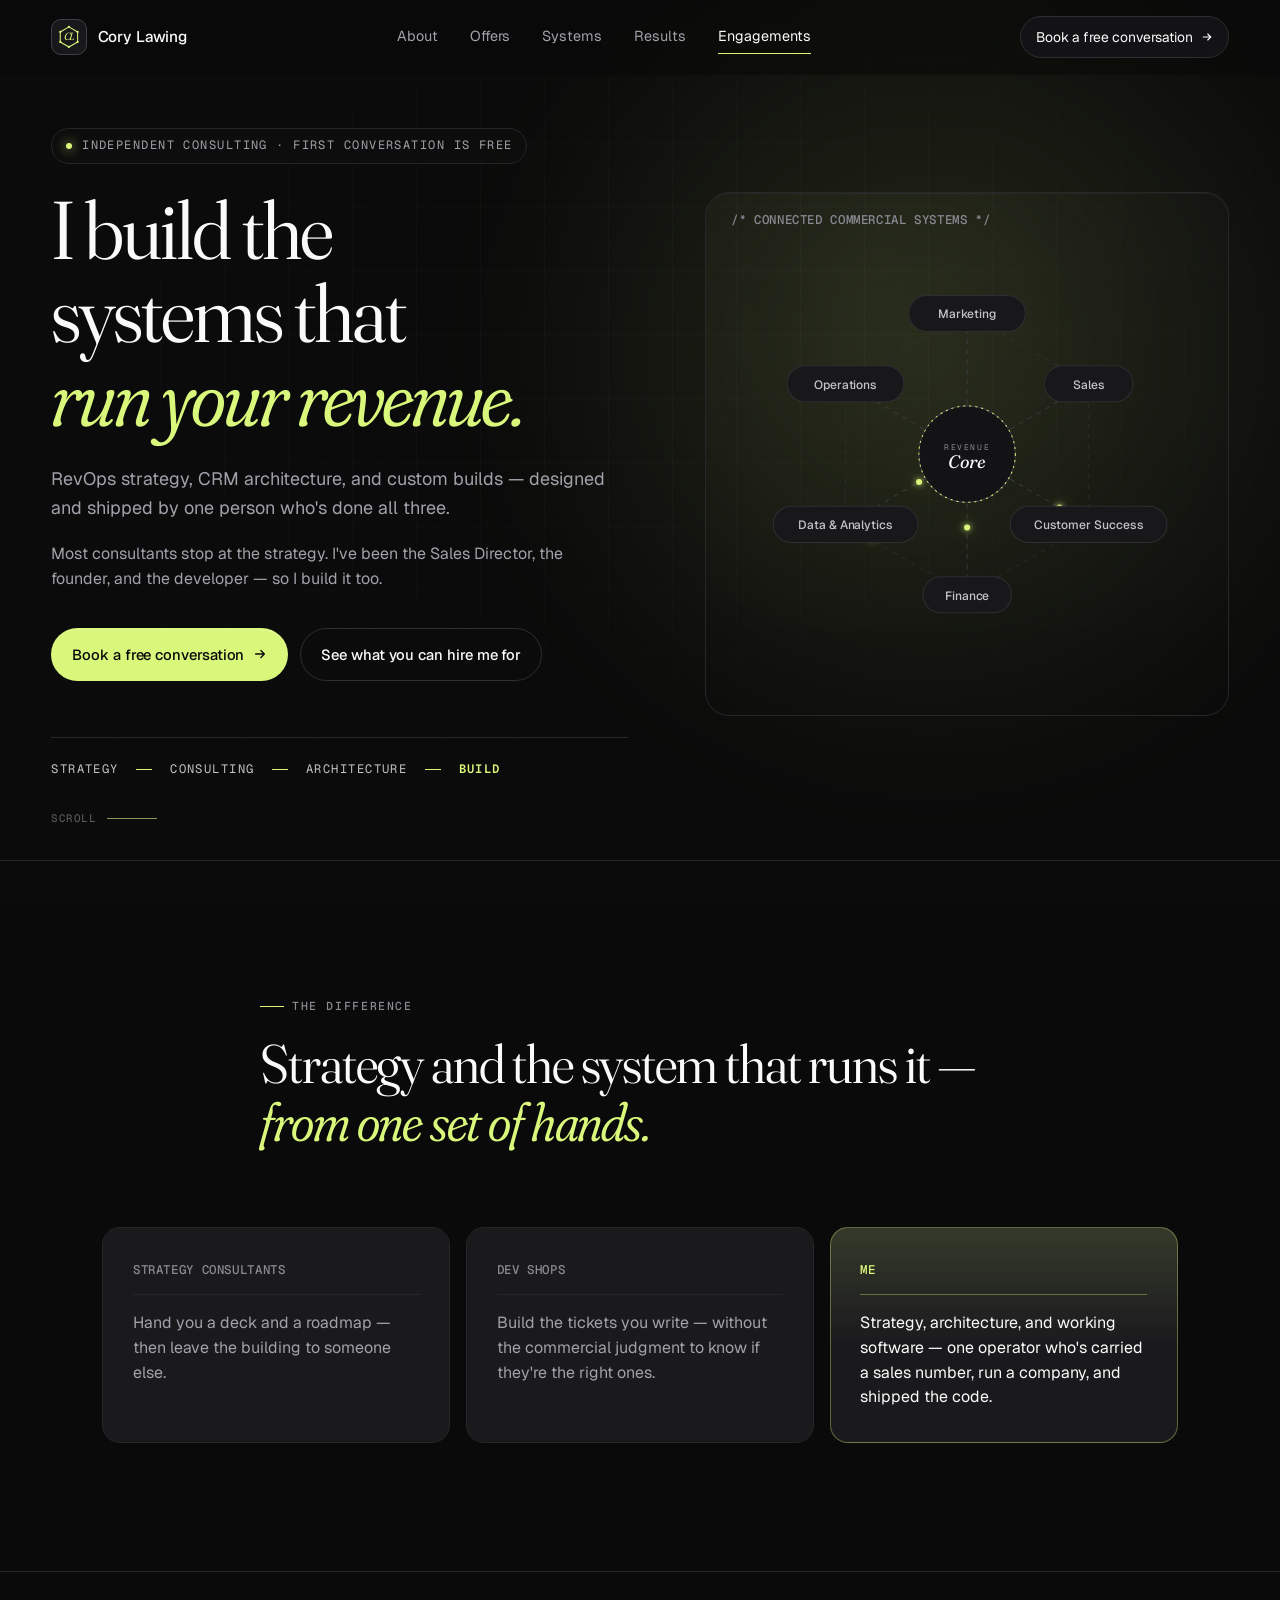
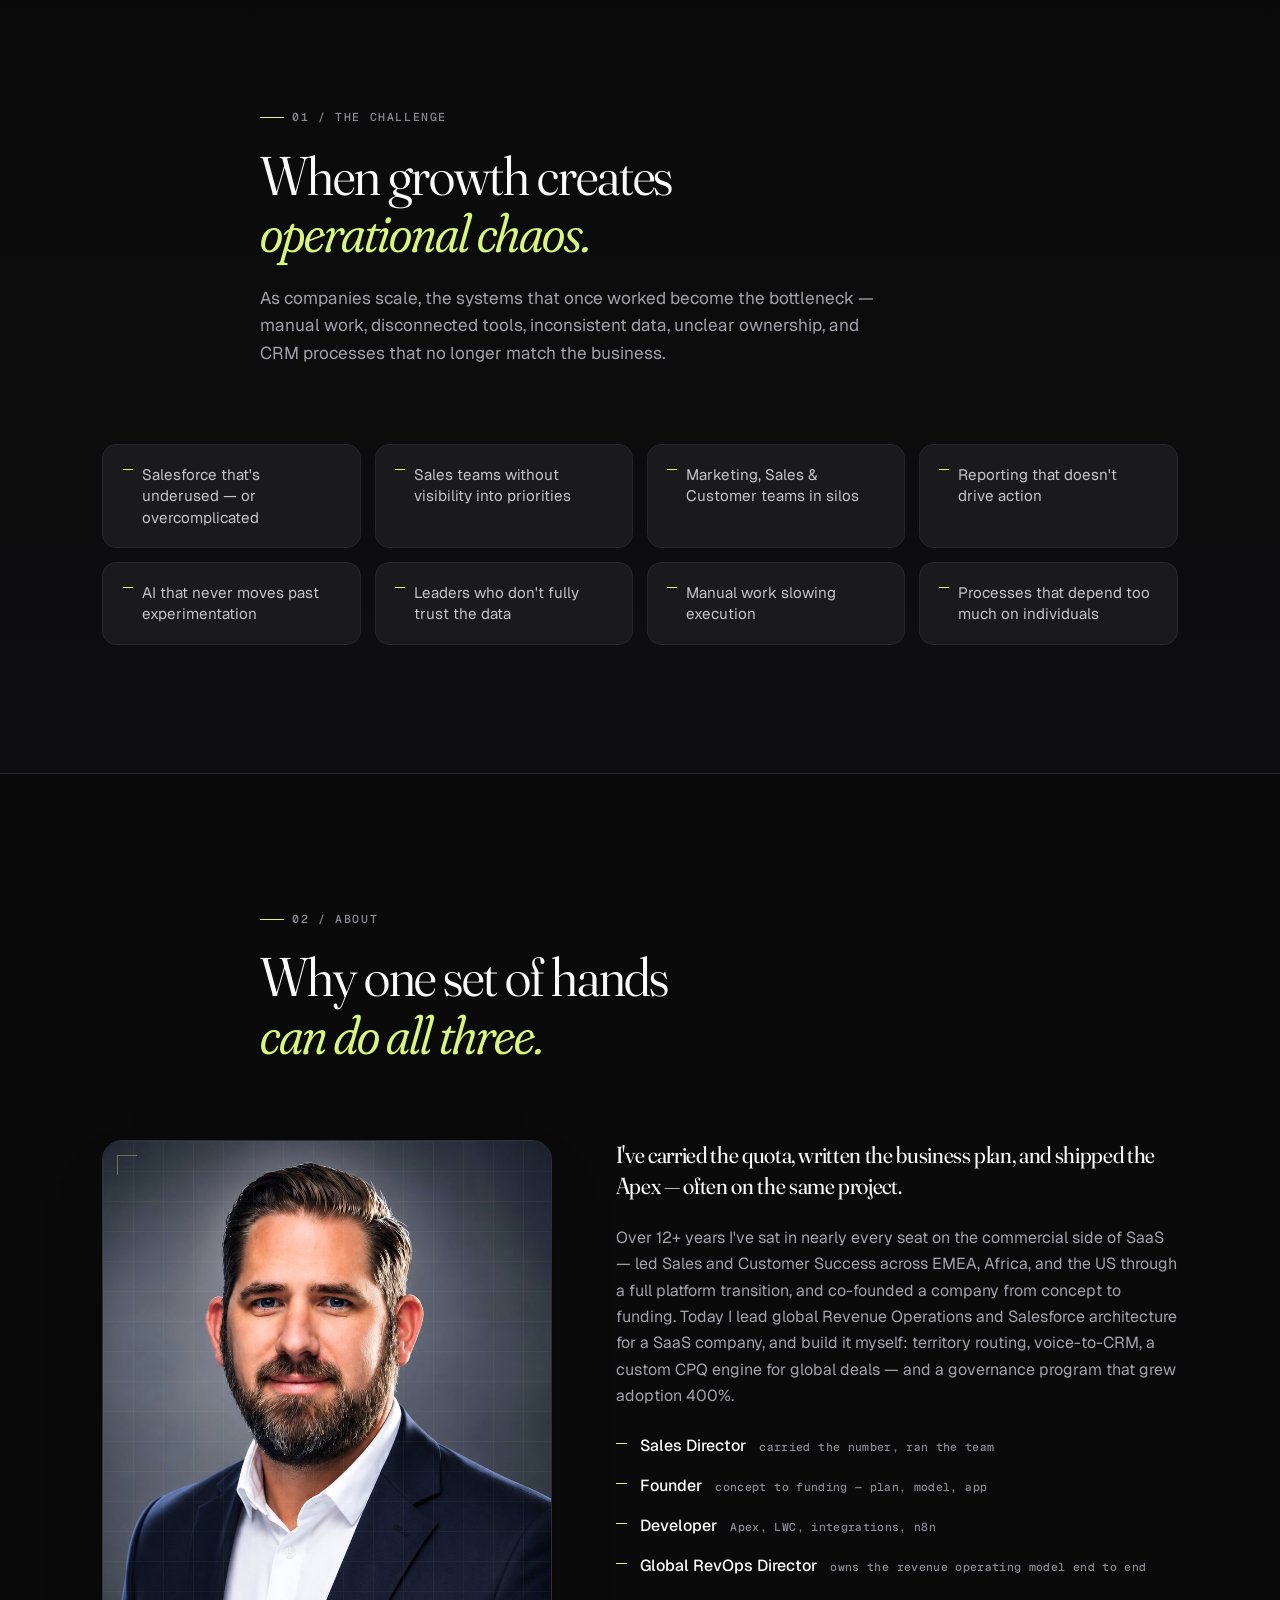
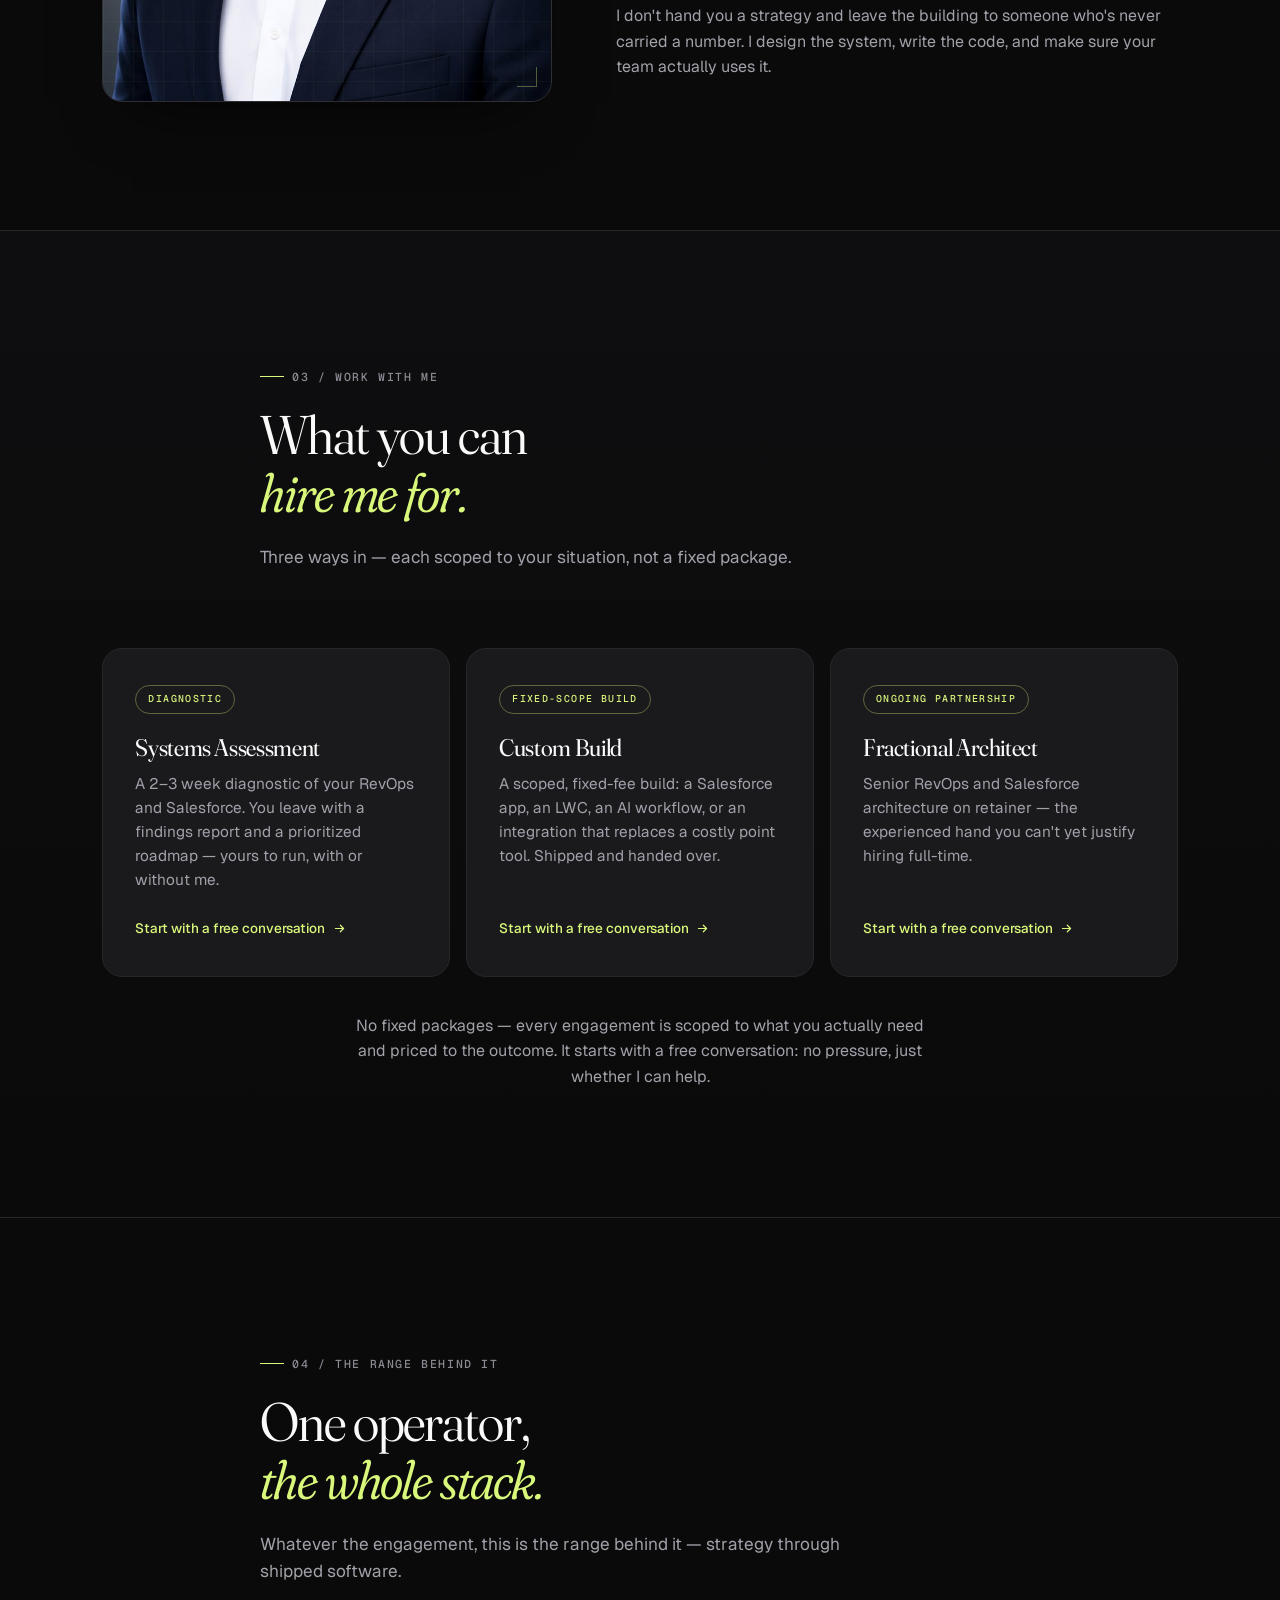
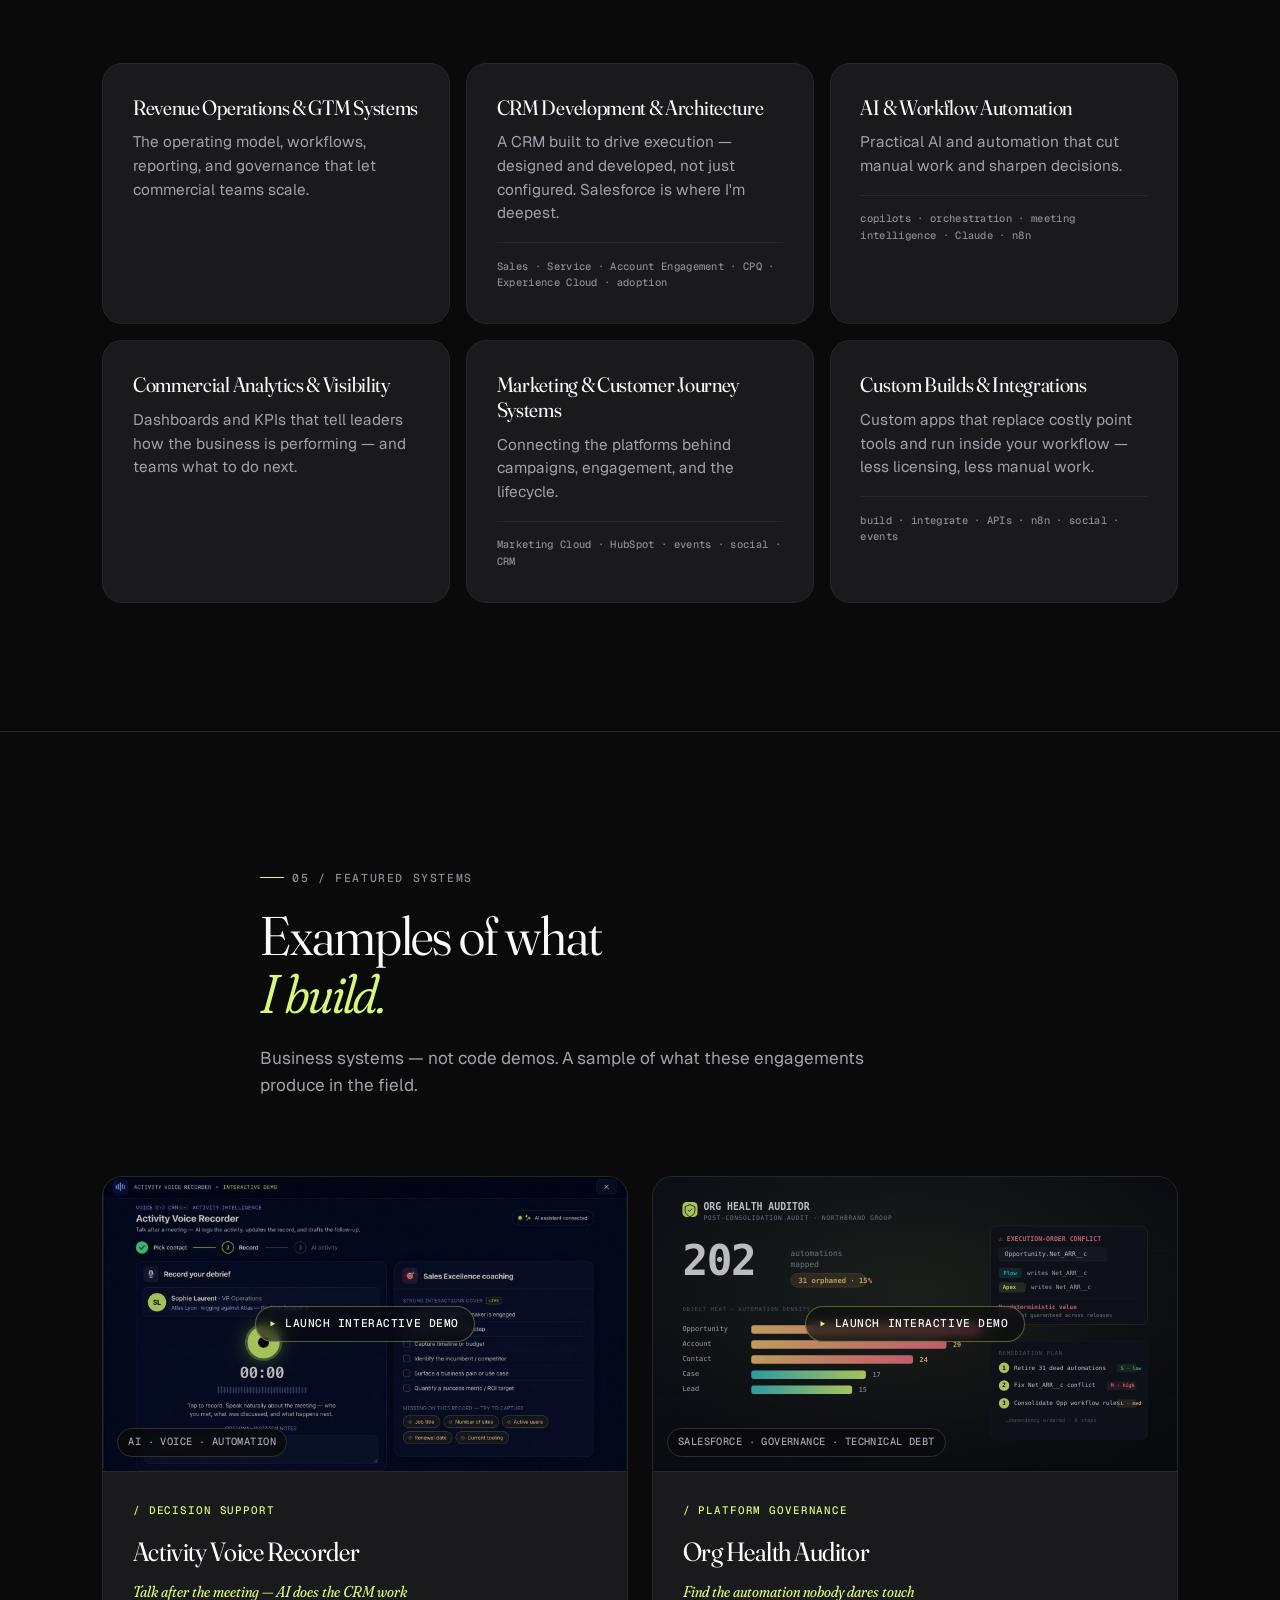
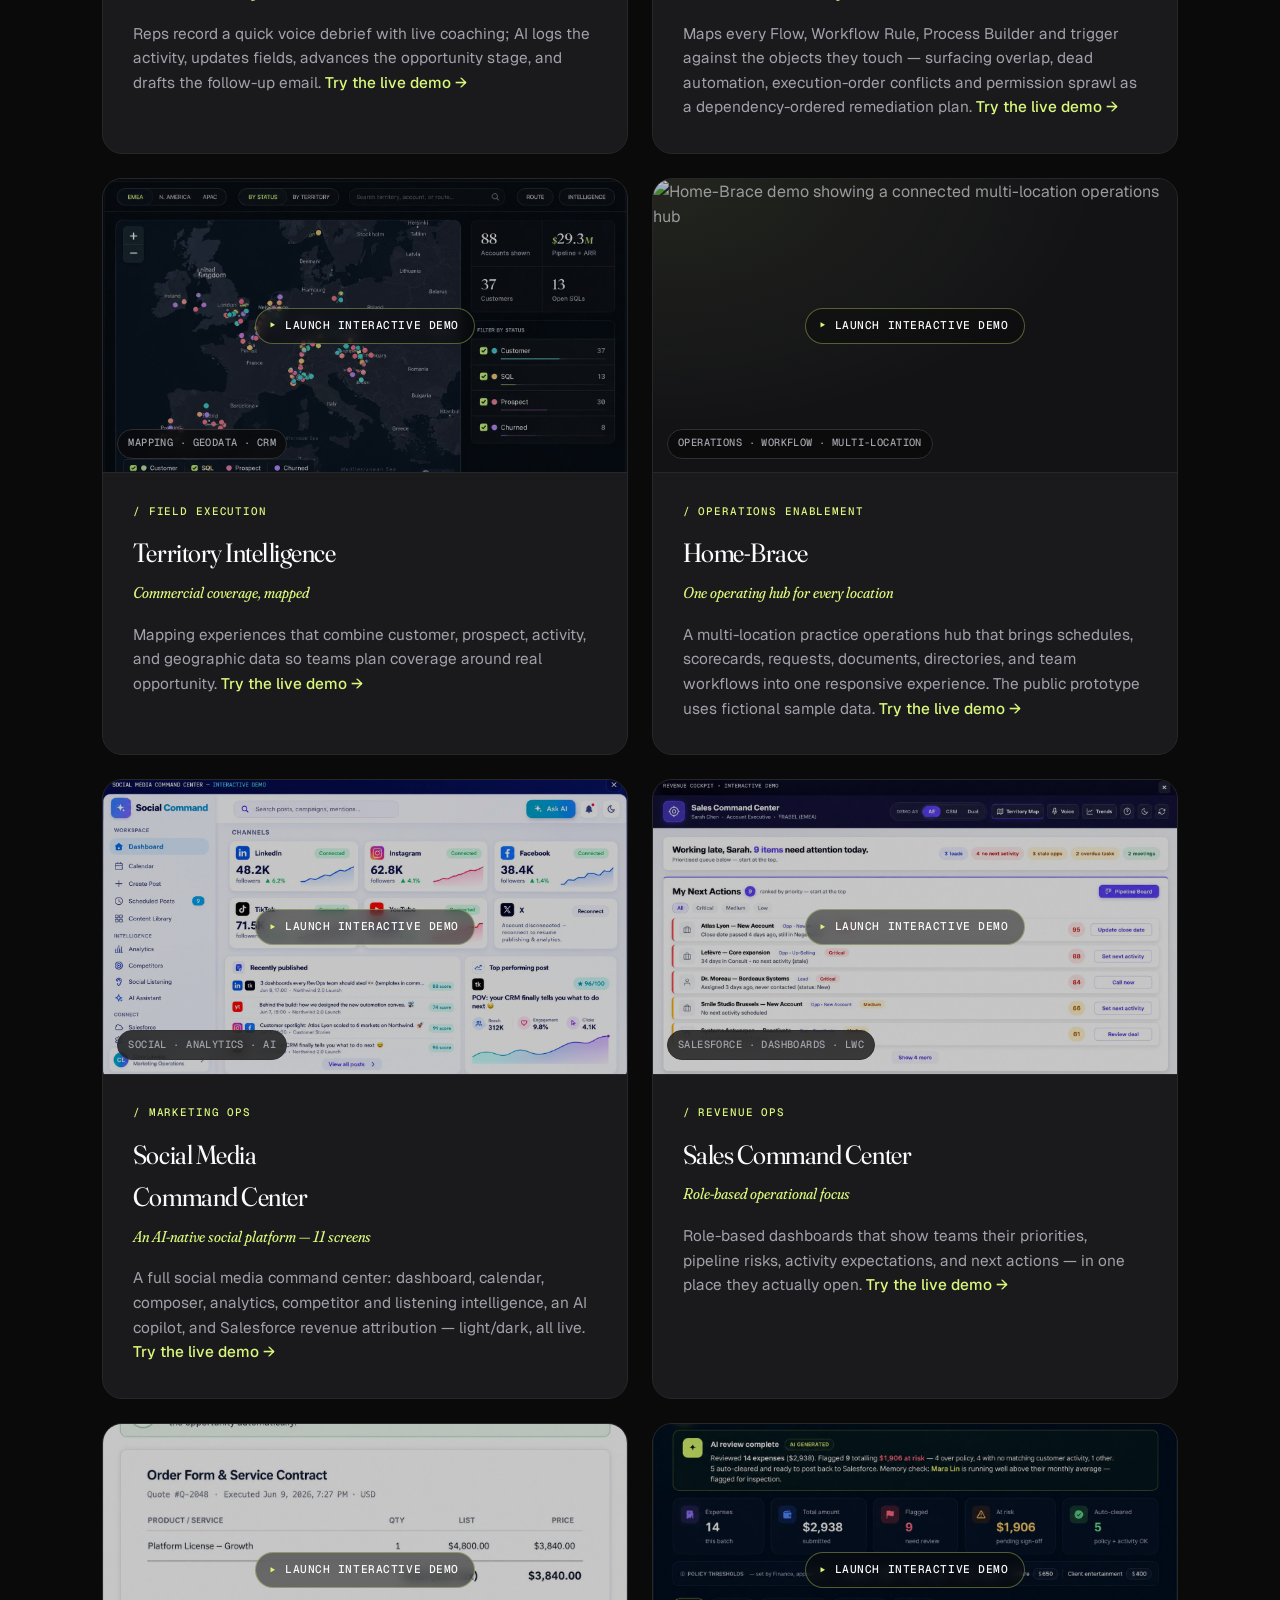
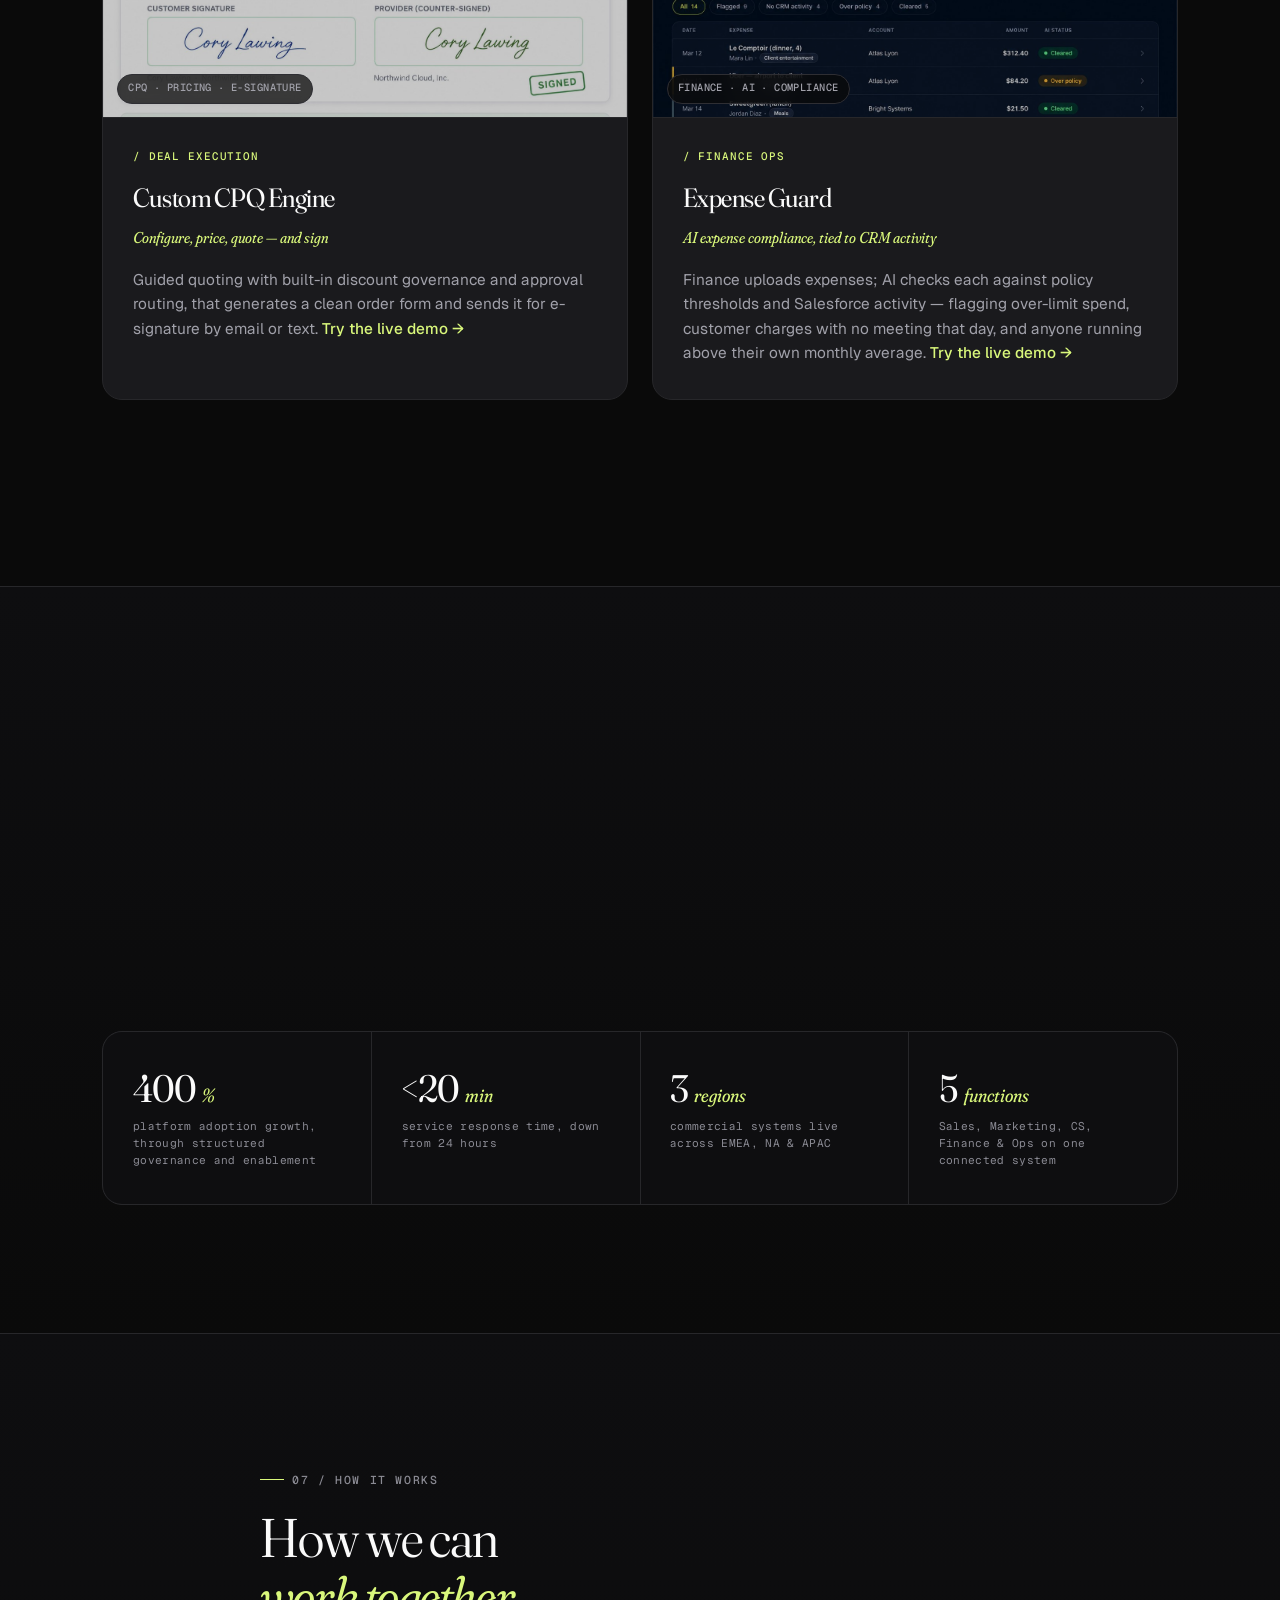
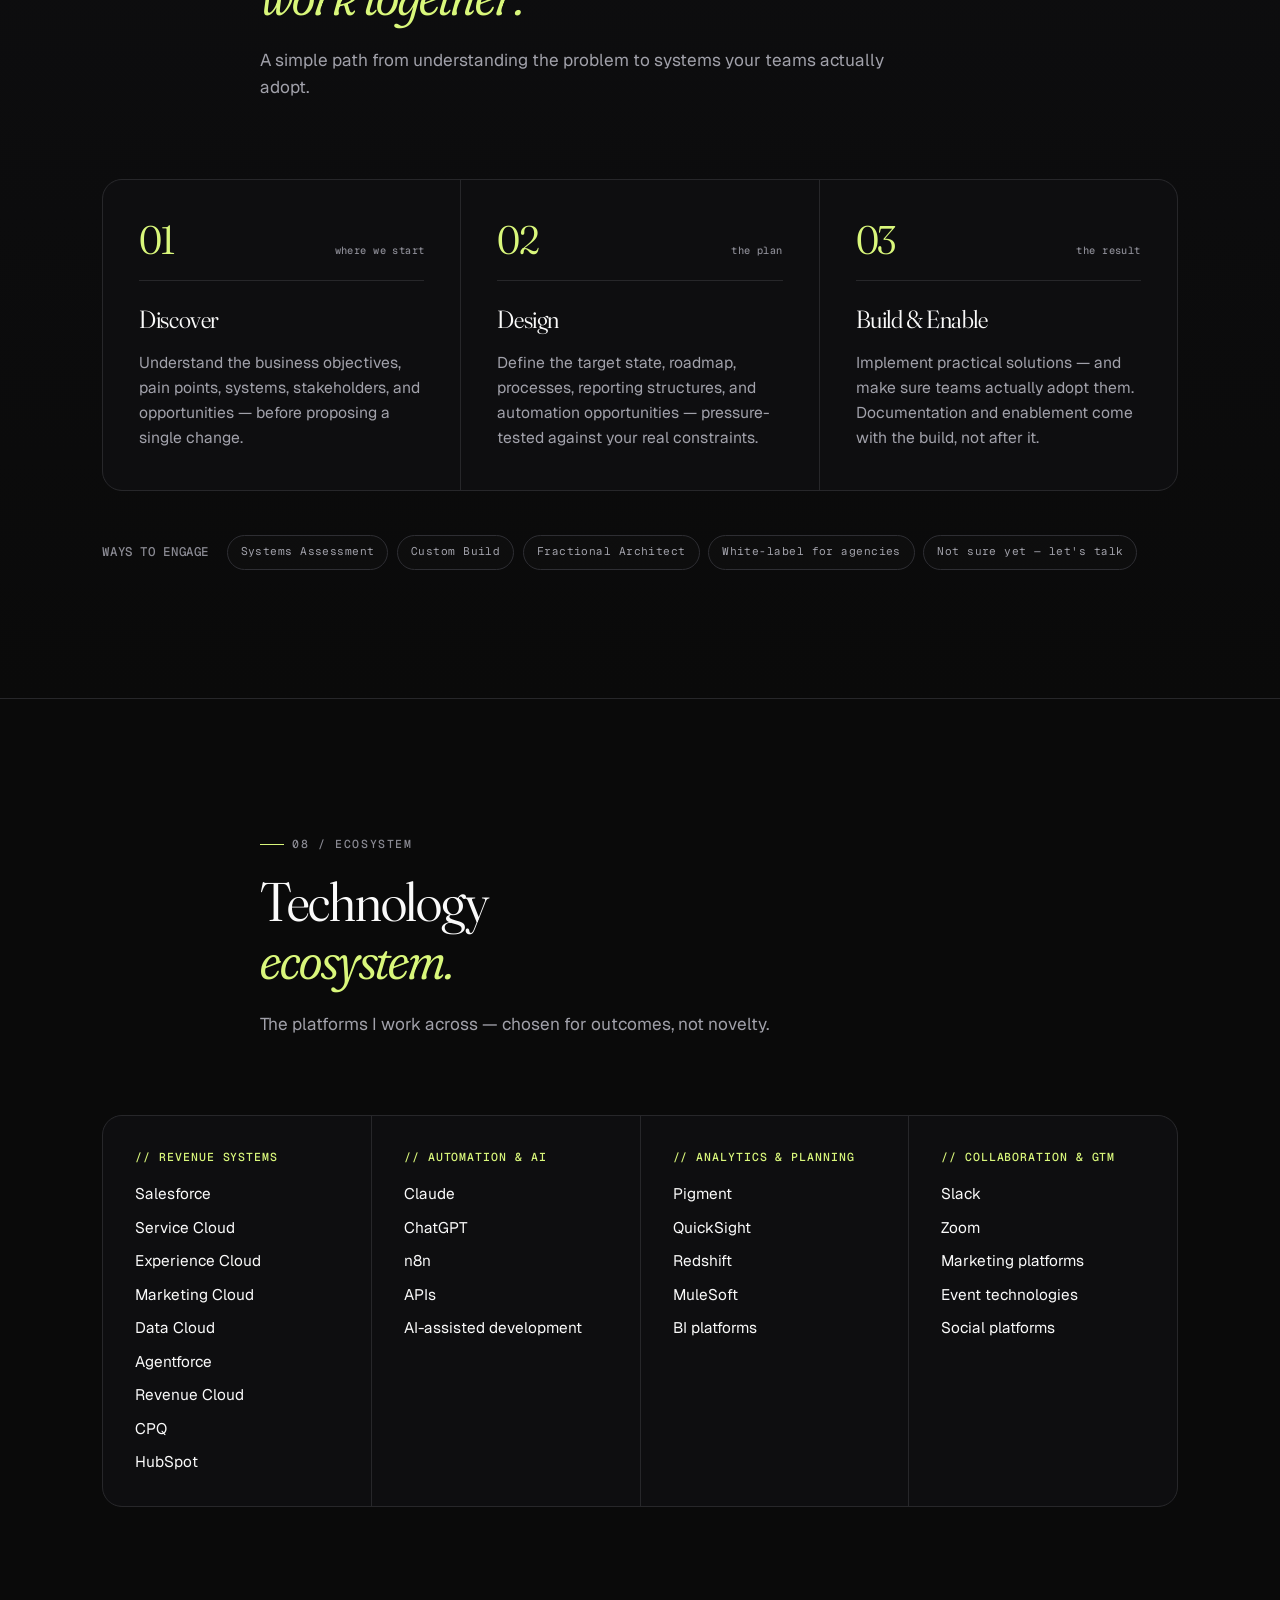
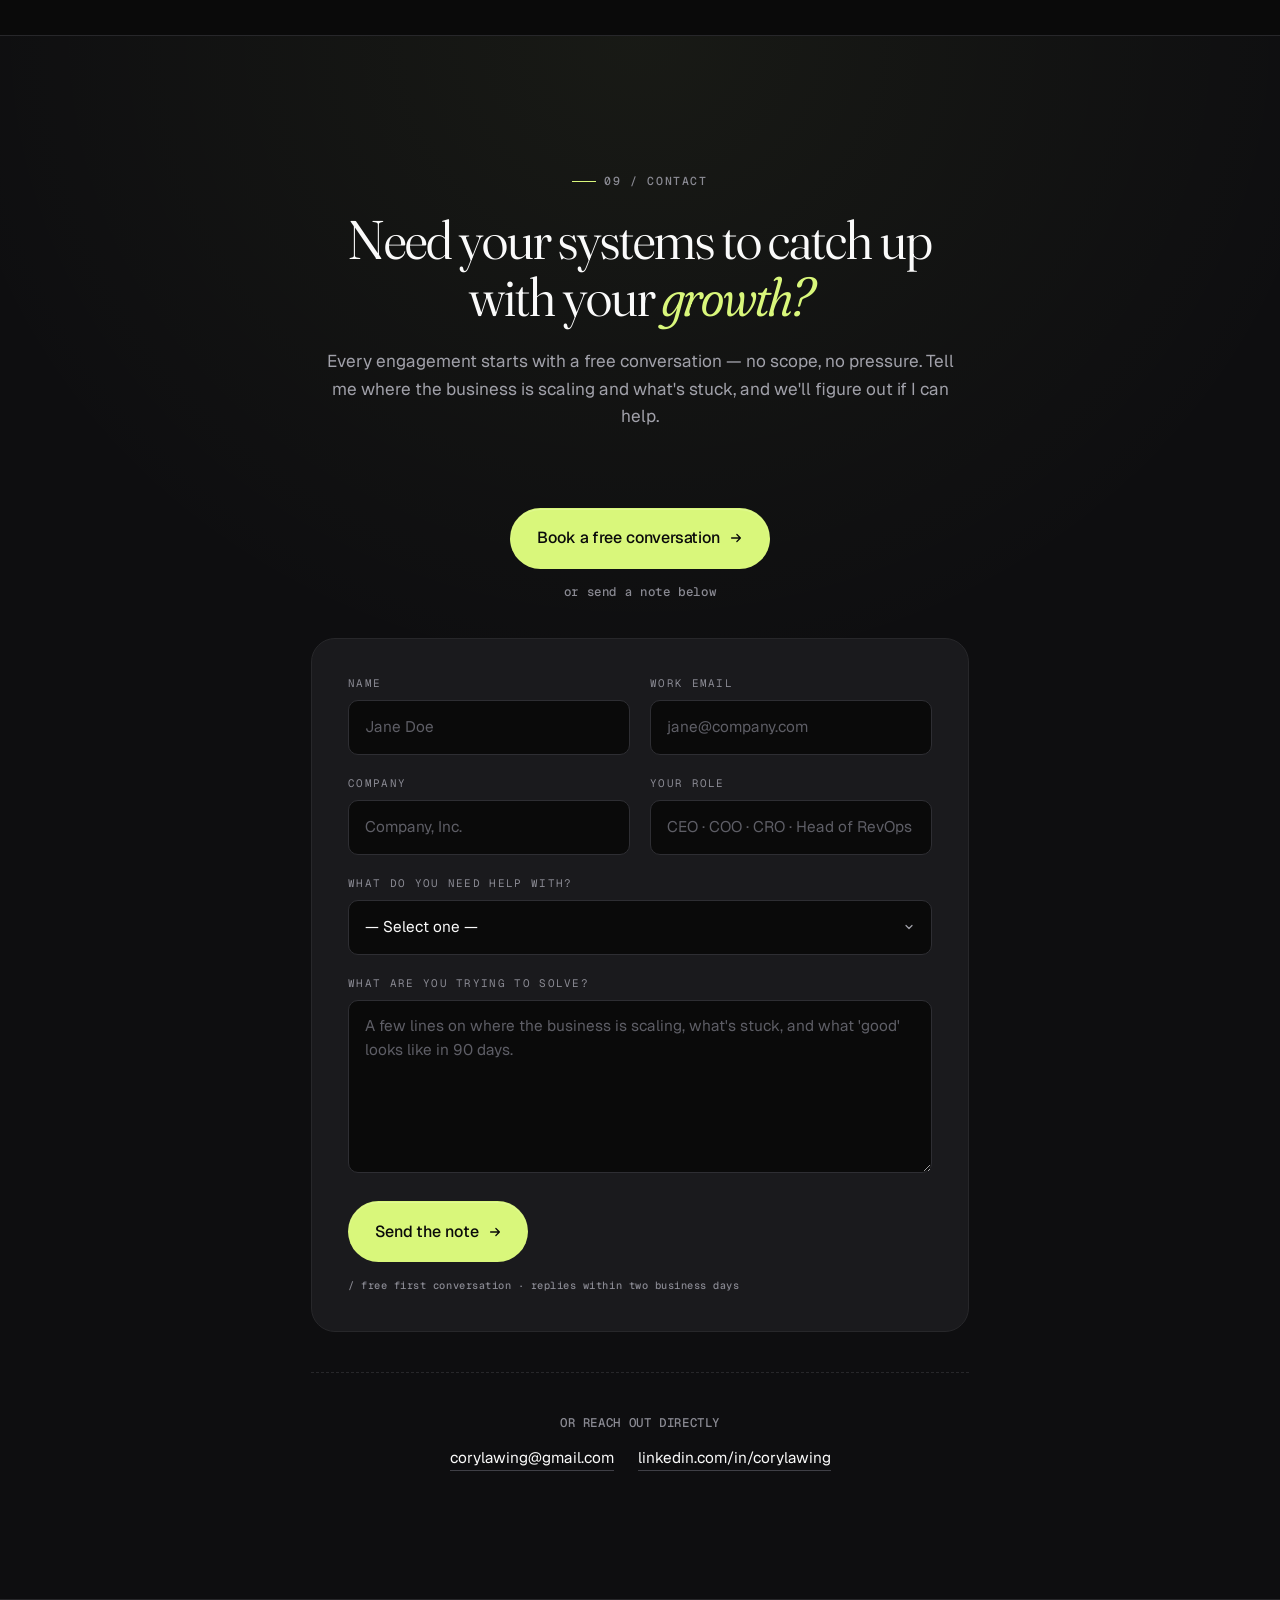
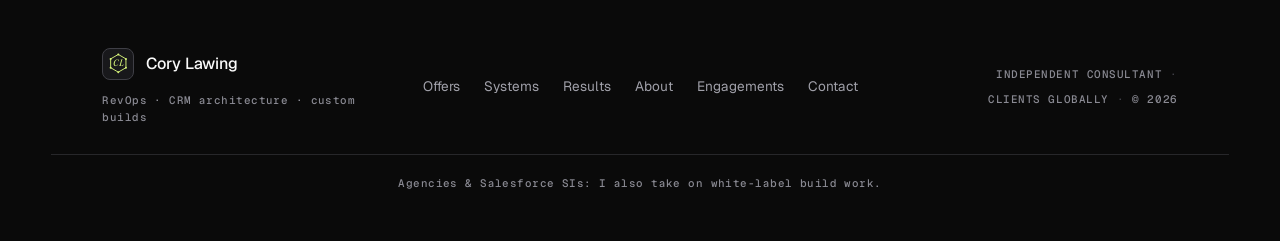
==== commit ff1b96a6: "Upgrade territory UX and feature Home-Brace" ====
--- a/index.html
+++ b/index.html
@@ -465,6 +465,24 @@
 
             <article class="tool reveal" data-reveal-delay="240">
               <div class="tool__media tool__media--shot">
+                <img class="tool__shot" src="https://corylawing.github.io/practice-hub-mockup/assets/home-brace-preview.png" alt="Home-Brace demo showing a connected multi-location operations hub" loading="lazy" />
+                <button class="tool__launch" data-frame-demo data-src="https://corylawing.github.io/practice-hub-mockup/" data-title="Home-Brace · interactive demo" type="button" aria-haspopup="dialog">
+                  <span class="mono"><span class="tool__launch-icon" aria-hidden="true">▶</span> Launch interactive demo</span>
+                </button>
+                <span class="tool__chip mono">operations · workflow · multi-location</span>
+              </div>
+              <div class="tool__body">
+                <p class="tool__index mono">/ operations enablement</p>
+                <h3 class="tool__title">Home-Brace</h3>
+                <p class="tool__sub">One operating hub for every location</p>
+                <p class="tool__copy">
+                  A multi-location practice operations hub that brings schedules, scorecards, requests, documents, directories, and team workflows into one responsive experience. The public prototype uses fictional sample data. <button class="tool__try" data-frame-demo data-src="https://corylawing.github.io/practice-hub-mockup/" data-title="Home-Brace · interactive demo" type="button">Try the live demo →</button>
+                </p>
+              </div>
+            </article>
+
+            <article class="tool reveal" data-reveal-delay="320">
+              <div class="tool__media tool__media--shot">
                 <img class="tool__shot" src="assets/img/social.jpg" alt="Social Media Command Center demo — AI-native social platform dashboard" loading="lazy" />
                 <button class="tool__launch" data-frame-demo data-src="assets/demos/social-command-center.html" data-title="Social Media Command Center — interactive demo" type="button" aria-haspopup="dialog">
                   <span class="mono"><span class="tool__launch-icon" aria-hidden="true">▶</span> Launch interactive demo</span>
@@ -481,7 +499,7 @@
               </div>
             </article>
 
-            <article class="tool reveal" data-reveal-delay="320">
+            <article class="tool reveal" data-reveal-delay="400">
               <div class="tool__media tool__media--shot">
                 <img class="tool__shot" src="assets/img/sales-command-center.jpg" alt="Sales Command Center demo — role-based operational dashboard" loading="lazy" />
                 <button class="tool__launch" data-frame-demo data-src="assets/demos/revenue-cockpit.html" data-title="Sales Command Center — interactive demo" type="button" aria-haspopup="dialog">
@@ -499,7 +517,7 @@
               </div>
             </article>
 
-            <article class="tool reveal" data-reveal-delay="400">
+            <article class="tool reveal" data-reveal-delay="480">
               <div class="tool__media tool__media--shot">
                 <img class="tool__shot" src="assets/img/cpq.jpg" alt="Custom CPQ Engine demo — guided quoting with discount governance and e-signature" loading="lazy" />
                 <button class="tool__launch" data-frame-demo data-src="assets/demos/cpq.html" data-title="Custom CPQ Engine — interactive demo" type="button" aria-haspopup="dialog">
@@ -517,7 +535,7 @@
               </div>
             </article>
 
-            <article class="tool reveal" data-reveal-delay="480">
+            <article class="tool reveal" data-reveal-delay="560">
               <div class="tool__media tool__media--shot">
                 <img class="tool__shot" src="assets/img/expense.jpg" alt="Expense Guard demo — AI expense compliance with CRM activity cross-check" loading="lazy" />
                 <button class="tool__launch" data-frame-demo data-src="assets/demos/expense-guard.html" data-title="Expense Guard — interactive demo" type="button" aria-haspopup="dialog">
--- a/assets/css/style.css
+++ b/assets/css/style.css
@@ -2499,7 +2499,9 @@
 .td-close { width: 34px; height: 34px; flex-shrink: 0; border: 1px solid var(--border-2); border-radius: 9px; background: var(--surface); color: var(--text-2); font-size: 1.3rem; line-height: 1; display: grid; place-items: center; transition: border-color .2s, color .2s, background-color .2s; }
 .td-close:hover { border-color: var(--accent-line); color: var(--text-1); background: var(--surface-2); }
 
-.td-bar { display: flex; flex-wrap: wrap; align-items: center; gap: .6rem; padding: .9rem 1.4rem; border-bottom: 1px solid var(--border); }
+.td-bar { display: flex; flex-wrap: wrap; align-items: flex-end; gap: .75rem; padding: .85rem 1.4rem; border-bottom: 1px solid var(--border); background: rgba(255,255,255,.012); }
+.td-control { display: flex; flex-direction: column; gap: .32rem; }
+.td-control__label { padding-left: .25rem; color: var(--text-5); font-size: .54rem; letter-spacing: .08em; text-transform: uppercase; }
 .td-seg { display: inline-flex; border: 1px solid var(--border-2); border-radius: 999px; padding: 3px; background: var(--surface); }
 .td-seg__btn { padding: .4rem .8rem; border-radius: 999px; font-family: var(--mono); font-size: .66rem; letter-spacing: .04em; text-transform: uppercase; color: var(--text-3); transition: background-color .2s, color .2s; }
 .td-seg__btn.is-on { background: var(--surface-2); color: var(--accent); }
@@ -2551,9 +2553,9 @@
 .tool__try:focus-visible { outline: 2px solid var(--accent); outline-offset: 3px; border-radius: 3px; }
 
 /* ---- Territory demo v2: search, status filters, detail panel ---- */
-.td-search { display: inline-flex; flex: 1 1 130px; min-width: 120px; }
+.td-search { display: inline-flex; flex: 1 1 150px; min-width: 140px; }
 .td-search input {
-  width: 100%; height: 30px; padding: 0 .7rem; font: inherit; font-size: .8rem;
+  width: 100%; height: 34px; padding: 0 .8rem; font: inherit; font-size: .78rem;
   color: var(--text-1); background: var(--surface); border: 1px solid var(--border-2); border-radius: 999px;
 }
 .td-search input::placeholder { color: var(--text-5); }
@@ -2598,18 +2600,21 @@
    TERRITORY DEMO v3 — real Leaflet map + modern app chrome
    ============================================================ */
 /* Stage layout: map fills, panel is an independent scroll rail */
-.td-stage { grid-template-columns: 1fr 264px; align-items: stretch; overflow: hidden; }
+.td-stage { grid-template-columns: minmax(0, 1fr) 320px; align-items: stretch; overflow: hidden; gap: 1rem; }
 .td-map { position: relative; min-width: 0; }
 .td-leaflet { height: min(56vh, 520px); width: 100%; border: 1px solid var(--border); border-radius: 14px; overflow: hidden; z-index: 0; }
 .td-loading { position: absolute; inset: 0; display: grid; place-items: center; background: rgba(11,13,16,.65); border-radius: 14px; z-index: 1; }
 .td-loading .mono { color: var(--text-3); font-size: .72rem; }
-.td-panel { max-height: min(56vh, 520px); overflow: auto; padding-right: .15rem; }
+.td-panel { max-height: min(56vh, 520px); overflow: auto; padding: .05rem .35rem .05rem 0; scrollbar-width: thin; scrollbar-color: var(--border-3) transparent; }
 
 /* App-bar action buttons */
-.td-acts { display: inline-flex; gap: .4rem; flex-wrap: wrap; }
+.td-acts { display: inline-flex; gap: .4rem; flex-wrap: wrap; margin-left: auto; }
 .td-act { display: inline-flex; align-items: center; gap: .4rem; padding: .45rem .8rem; border: 1px solid var(--border-2); border-radius: 999px; font-family: var(--mono); font-size: .66rem; letter-spacing: .05em; text-transform: uppercase; color: var(--text-2); background: var(--surface); transition: border-color .2s, color .2s, background-color .2s; }
 .td-act:hover { border-color: var(--accent-line); color: var(--text-1); }
 .td-act.is-on { background: var(--accent-dim); border-color: var(--accent-line); color: var(--accent); }
+.td-act__icon { display: grid; place-items: center; width: 15px; height: 15px; font-family: var(--sans); font-size: .82rem; line-height: 1; }
+.td-map-hint { position: absolute; left: 50%; bottom: .75rem; z-index: 460; transform: translateX(-50%); padding: .48rem .75rem; border: 1px solid var(--border-2); border-radius: 999px; background: rgba(10,10,10,.84); box-shadow: 0 8px 24px rgba(0,0,0,.35); backdrop-filter: blur(8px); color: var(--text-3); font-size: .58rem; white-space: nowrap; pointer-events: none; }
+.td-map-hint.is-route { color: var(--accent); border-color: var(--accent-line); }
 
 /* Leaflet dark + app theming */
 .leaflet-container { background: #0b0d10; font-family: var(--sans); }
@@ -2644,13 +2649,32 @@
 .td-insight--load .td-insight__dot { background: #6FD3E6; }
 
 /* Route list */
-.td-routehint { margin: .15rem 0 0; color: var(--text-4); font-size: .72rem; line-height: 1.4; }
+.td-route__hero { display: flex; flex-direction: column; gap: .3rem; padding: .9rem; border: 1px solid var(--accent-line); border-radius: 13px; background: linear-gradient(145deg, rgba(217,247,123,.11), rgba(217,247,123,.018)); box-shadow: inset 0 1px 0 rgba(255,255,255,.025); }
+.td-route__eyebrow { color: var(--accent); font-size: .58rem; letter-spacing: .08em; text-transform: uppercase; }
+.td-route__title { color: var(--text-1); font-family: var(--serif); font-size: 1.22rem; line-height: 1.15; font-weight: 440; letter-spacing: -.015em; }
+.td-routehint { margin: .15rem 0 0; color: var(--text-3); font-size: .72rem; line-height: 1.45; }
+.td-route__summary { display: grid; grid-template-columns: repeat(3, 1fr); gap: 1px; overflow: hidden; border: 1px solid var(--border); border-radius: 10px; background: var(--border); }
+.td-route__stat { display: flex; flex-direction: column; gap: .16rem; padding: .7rem .5rem; background: var(--surface); text-align: center; }
+.td-route__stat strong { color: var(--text-1); font-family: var(--serif); font-size: 1.04rem; font-weight: 430; line-height: 1; }
+.td-route__stat span { color: var(--text-4); font-size: .54rem; }
+.td-route__saved { display: flex; align-items: center; gap: .6rem; padding: .65rem .7rem; border: 1px solid rgba(217,247,123,.25); border-radius: 10px; background: rgba(217,247,123,.07); color: var(--text-2); }
+.td-route__savedicon { width: 25px; height: 25px; flex: 0 0 auto; display: grid; place-items: center; border-radius: 50%; background: var(--accent); color: #0A0A0A; font-size: .72rem; font-weight: 800; }
+.td-route__saved strong, .td-route__saved small { display: block; }
+.td-route__saved strong { color: var(--accent); font-size: .75rem; }
+.td-route__saved small { margin-top: .1rem; color: var(--text-4); font-size: .62rem; line-height: 1.35; }
+.td-route__empty { display: flex; flex-direction: column; gap: .35rem; padding: 1rem; border: 1px dashed var(--border-2); border-radius: 11px; background: var(--surface); text-align: center; }
+.td-route__empty strong { color: var(--text-1); font-size: .84rem; }
+.td-route__empty span { color: var(--text-4); font-size: .7rem; }
 .td-empty { color: var(--text-4); font-size: .8rem; }
-.td-stops { display: flex; flex-direction: column; gap: .4rem; }
-.td-stop { display: flex; align-items: center; gap: .55rem; padding: .45rem .55rem; background: var(--surface); border: 1px solid var(--border); border-radius: 9px; }
+.td-stops { position: relative; display: flex; flex-direction: column; gap: .42rem; }
+.td-stops::before { content: ""; position: absolute; left: 57px; top: 29px; bottom: 29px; width: 1px; background: linear-gradient(var(--accent-line), var(--border-2)); pointer-events: none; }
+.td-stop { position: relative; display: grid; grid-template-columns: 38px 22px minmax(0, 1fr) 22px; align-items: center; gap: .48rem; min-height: 59px; padding: .5rem .52rem; background: var(--surface); border: 1px solid var(--border); border-radius: 10px; transition: border-color .2s, background-color .2s; }
+.td-stop:hover { border-color: var(--border-2); background: var(--surface-2); }
+.td-stop__time { color: var(--text-2); font-size: .61rem; letter-spacing: .01em; text-align: right; }
 .td-stop__n { width: 20px; height: 20px; flex-shrink: 0; display: grid; place-items: center; background: var(--accent); color: #0A0A0A; border-radius: 50%; font-family: var(--mono); font-size: .64rem; font-weight: 600; }
 .td-stop__name { flex: 1; font-size: .82rem; color: var(--text-1); display: flex; flex-direction: column; min-width: 0; }
-.td-stop__city { color: var(--text-4); font-size: .6rem; }
+.td-stop__meta { margin-top: .08rem; color: var(--text-4); font-size: .56rem; }
+.td-stop__leg { margin-top: .12rem; color: var(--accent); font-size: .57rem; }
 .td-stop__rm { width: 22px; height: 22px; border-radius: 6px; color: var(--text-4); font-size: 1.1rem; line-height: 1; flex-shrink: 0; }
 .td-stop__rm:hover { color: #FF7A7A; background: var(--surface-2); }
 .td-route__foot { margin-top: .7rem; display: flex; flex-direction: column; gap: .5rem; }
@@ -2660,11 +2684,15 @@
 .td-mini.is-on { background: var(--accent-dim); border-color: var(--accent-line); color: var(--accent); }
 .td-route__btns .td-mini { flex: 1; margin-top: 0; }
 .td-route__btns .td-mini--ghost { flex: 0 0 auto; }
+.td-route__btns .td-mini:disabled { opacity: .55; cursor: default; border-color: var(--accent-line); color: var(--accent); }
+.td-route-line { filter: drop-shadow(0 0 5px rgba(217,247,123,.42)); }
 
 @media (max-width: 720px) {
   .td-stage { grid-template-columns: 1fr; overflow: auto; }
   .td-leaflet { height: 44vh; }
   .td-panel { max-height: none; overflow: visible; }
+  .td-acts { width: 100%; margin-left: 0; }
+  .td-map-hint { max-width: calc(100% - 1rem); overflow: hidden; text-overflow: ellipsis; }
 }
 
 /* Leaflet fix: the site's global img{max-width:100%} reset breaks tile
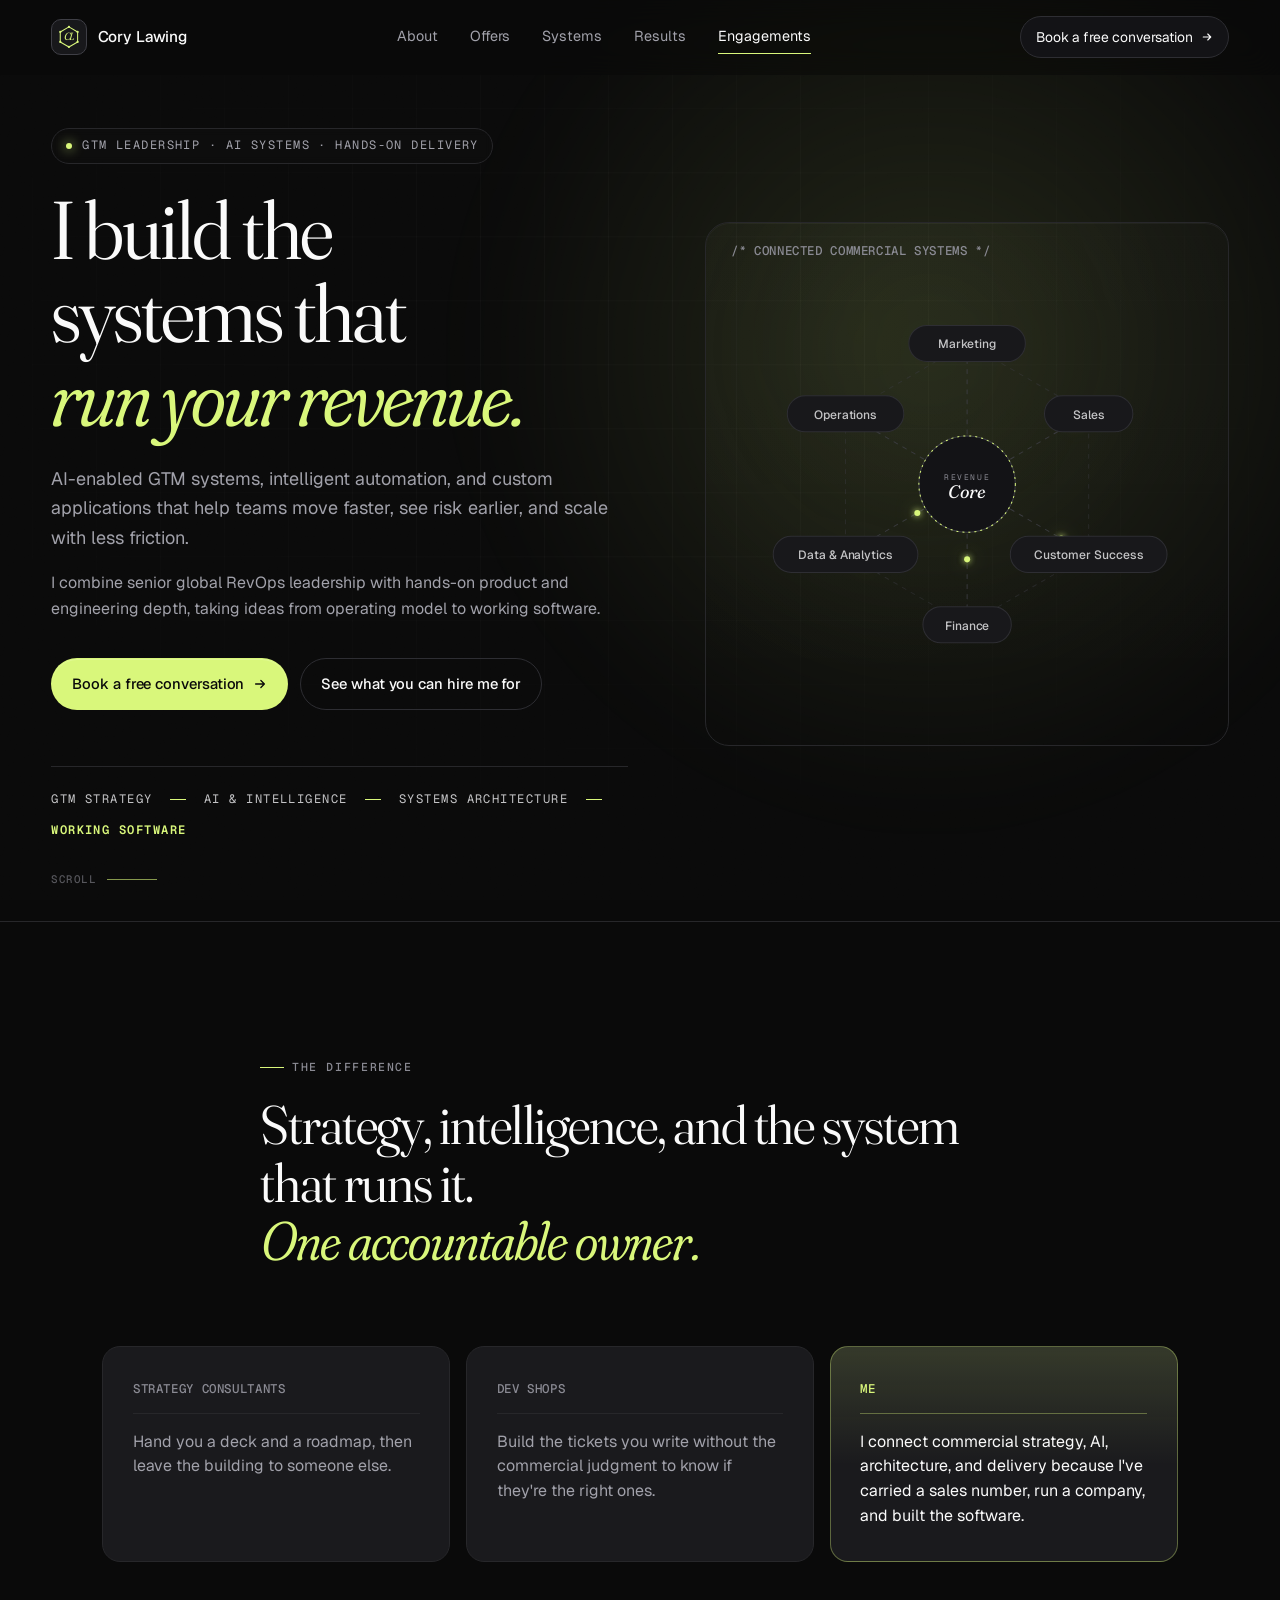
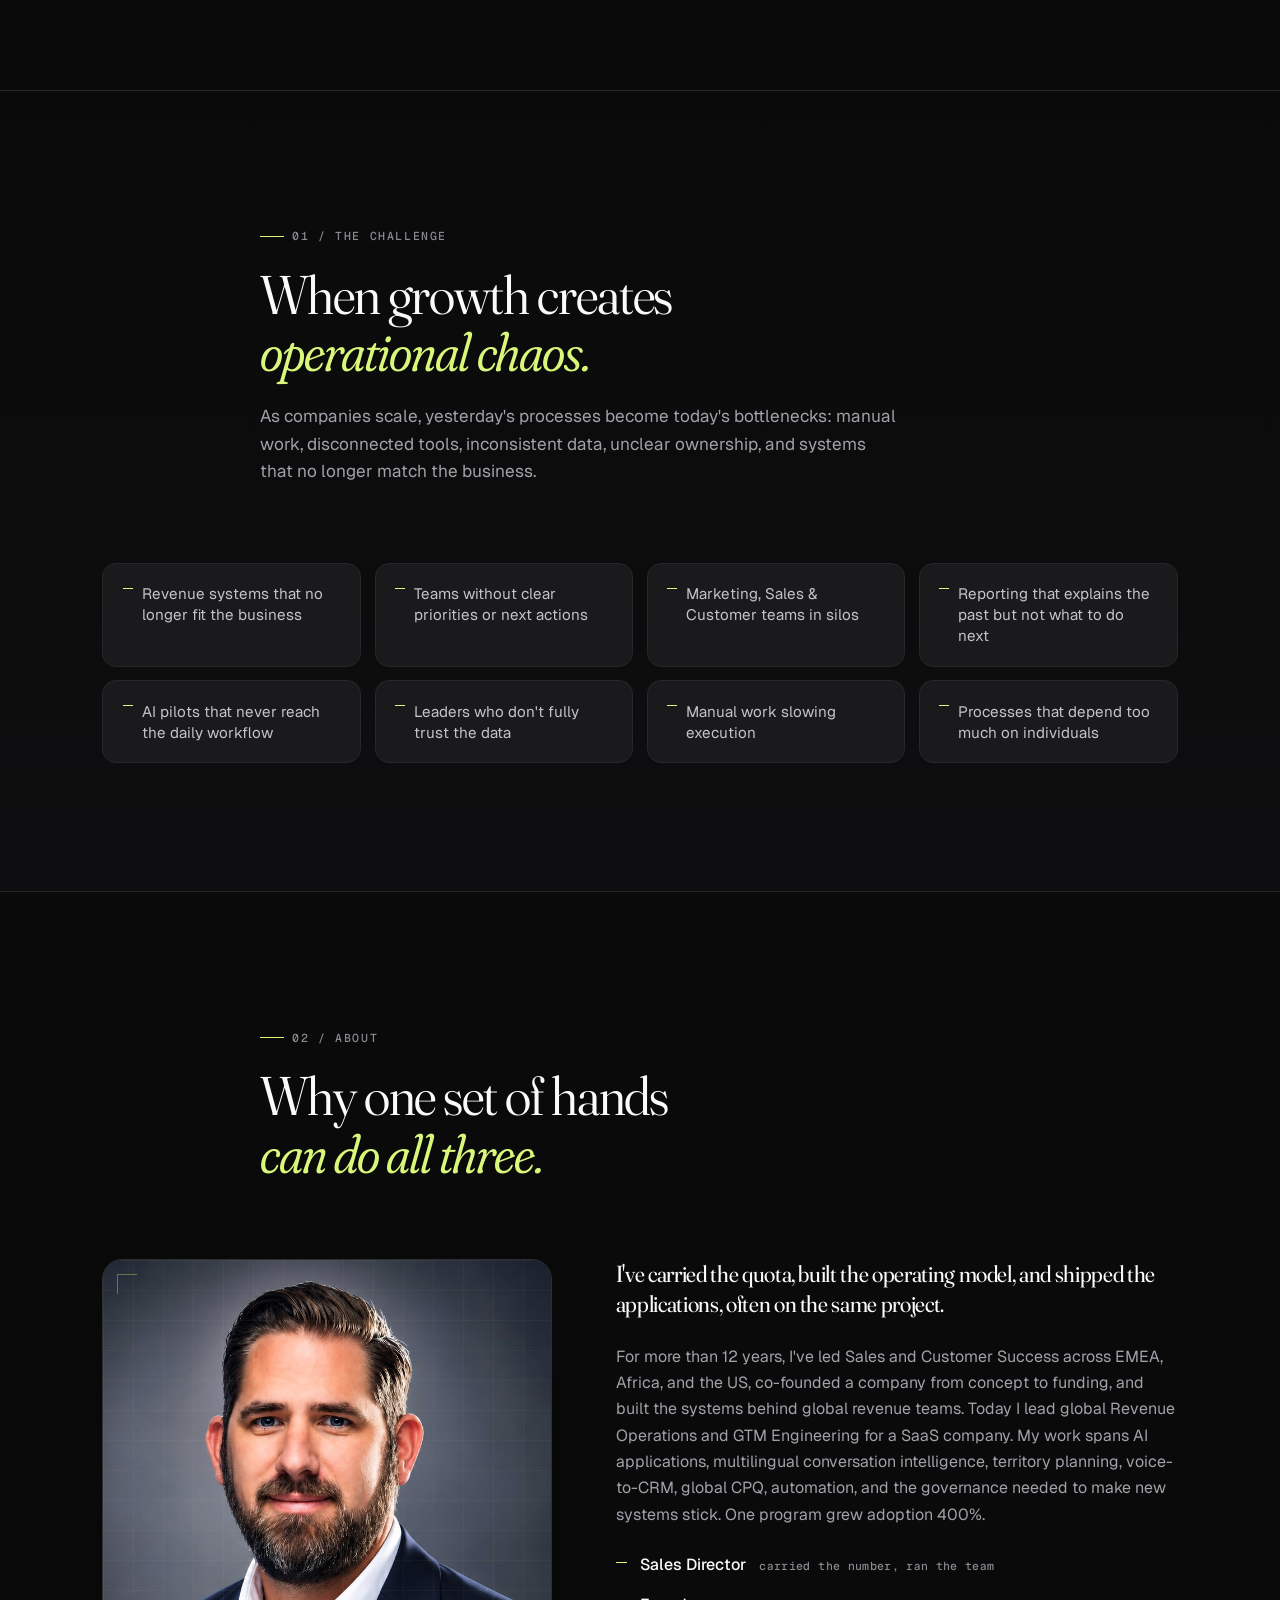
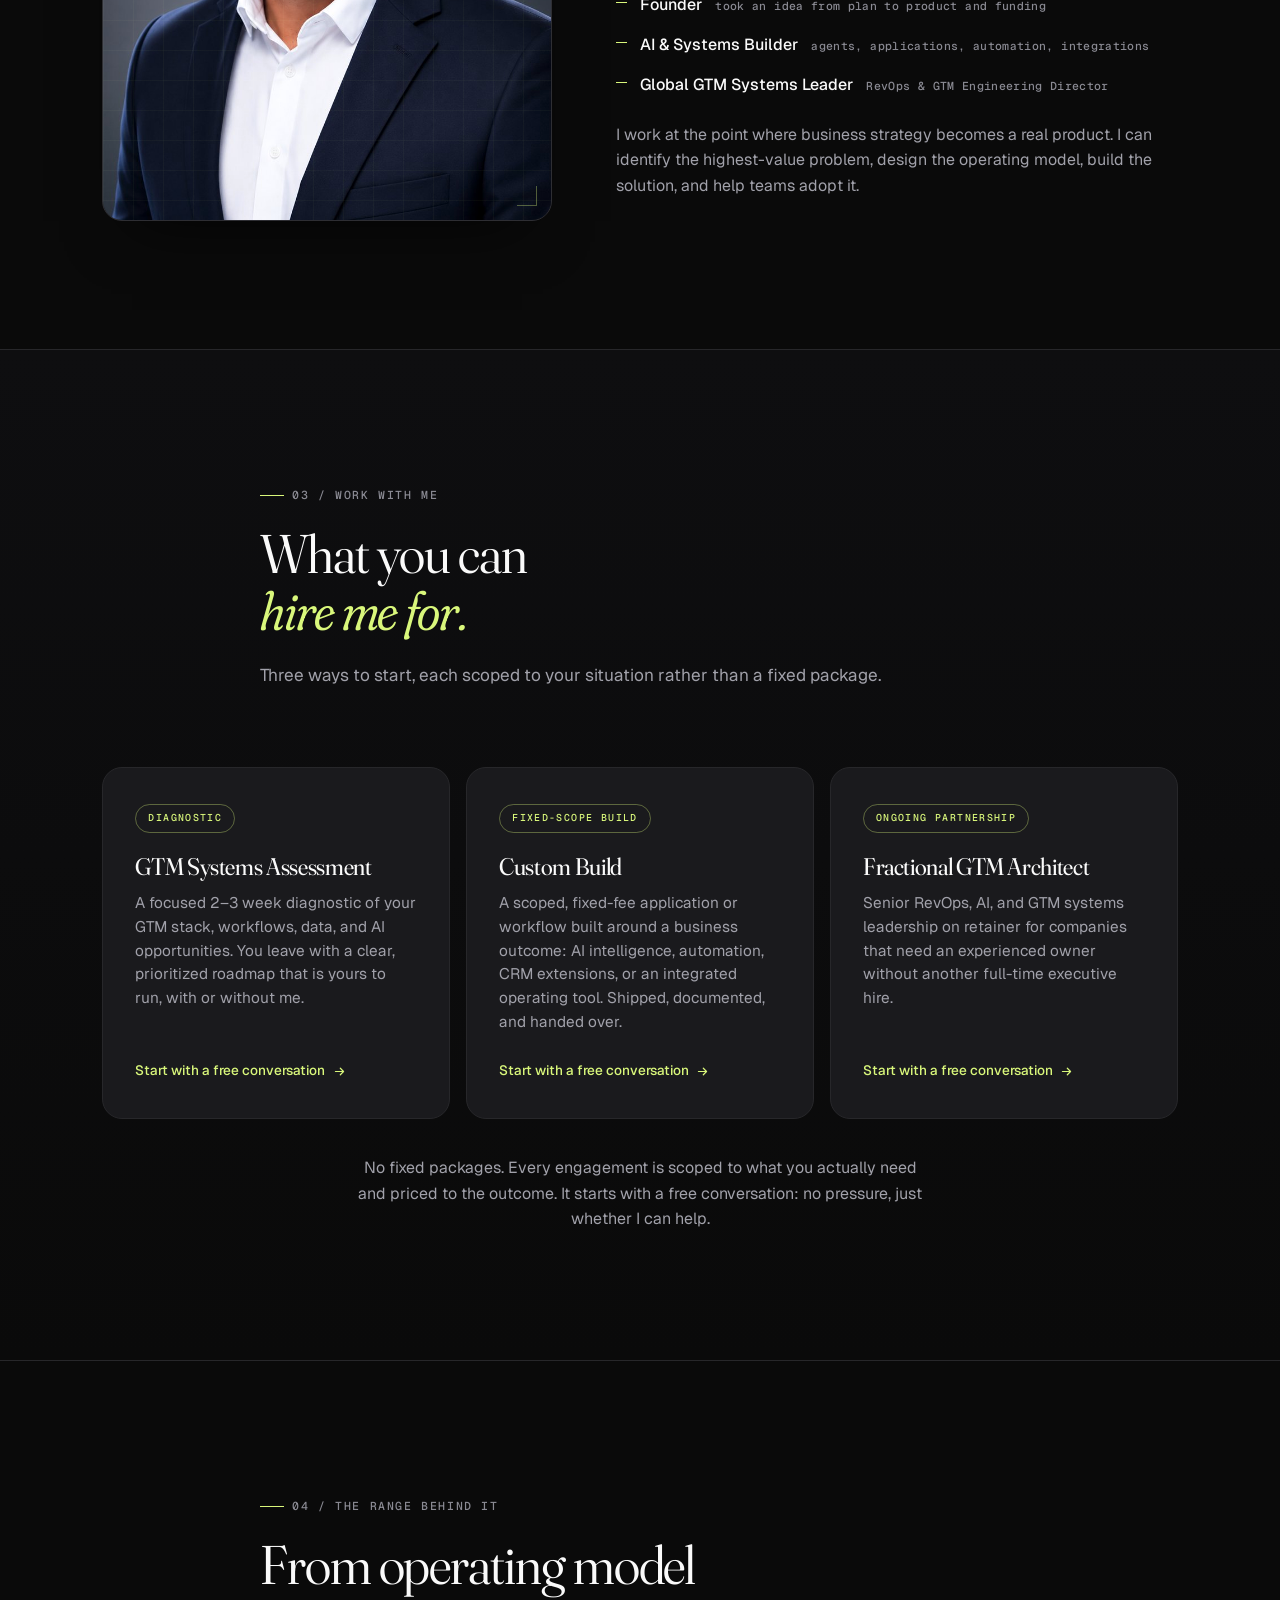
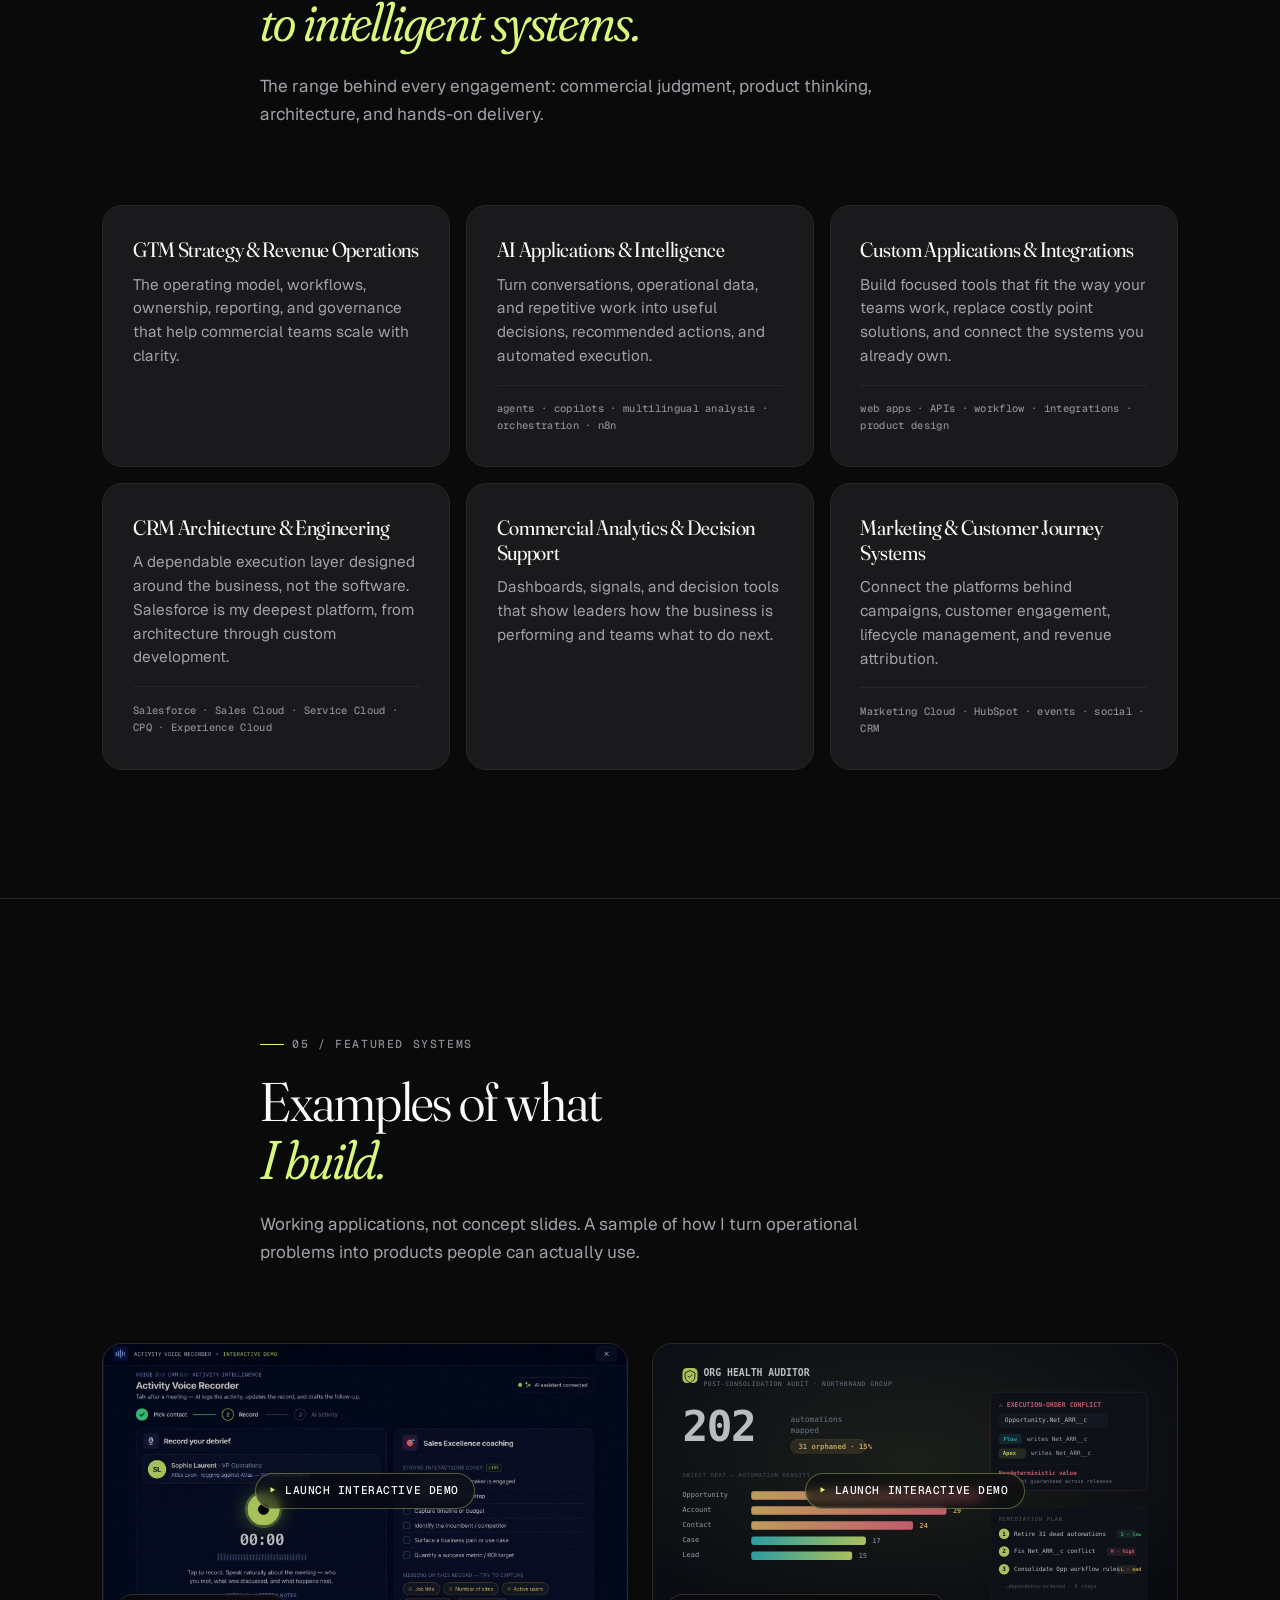
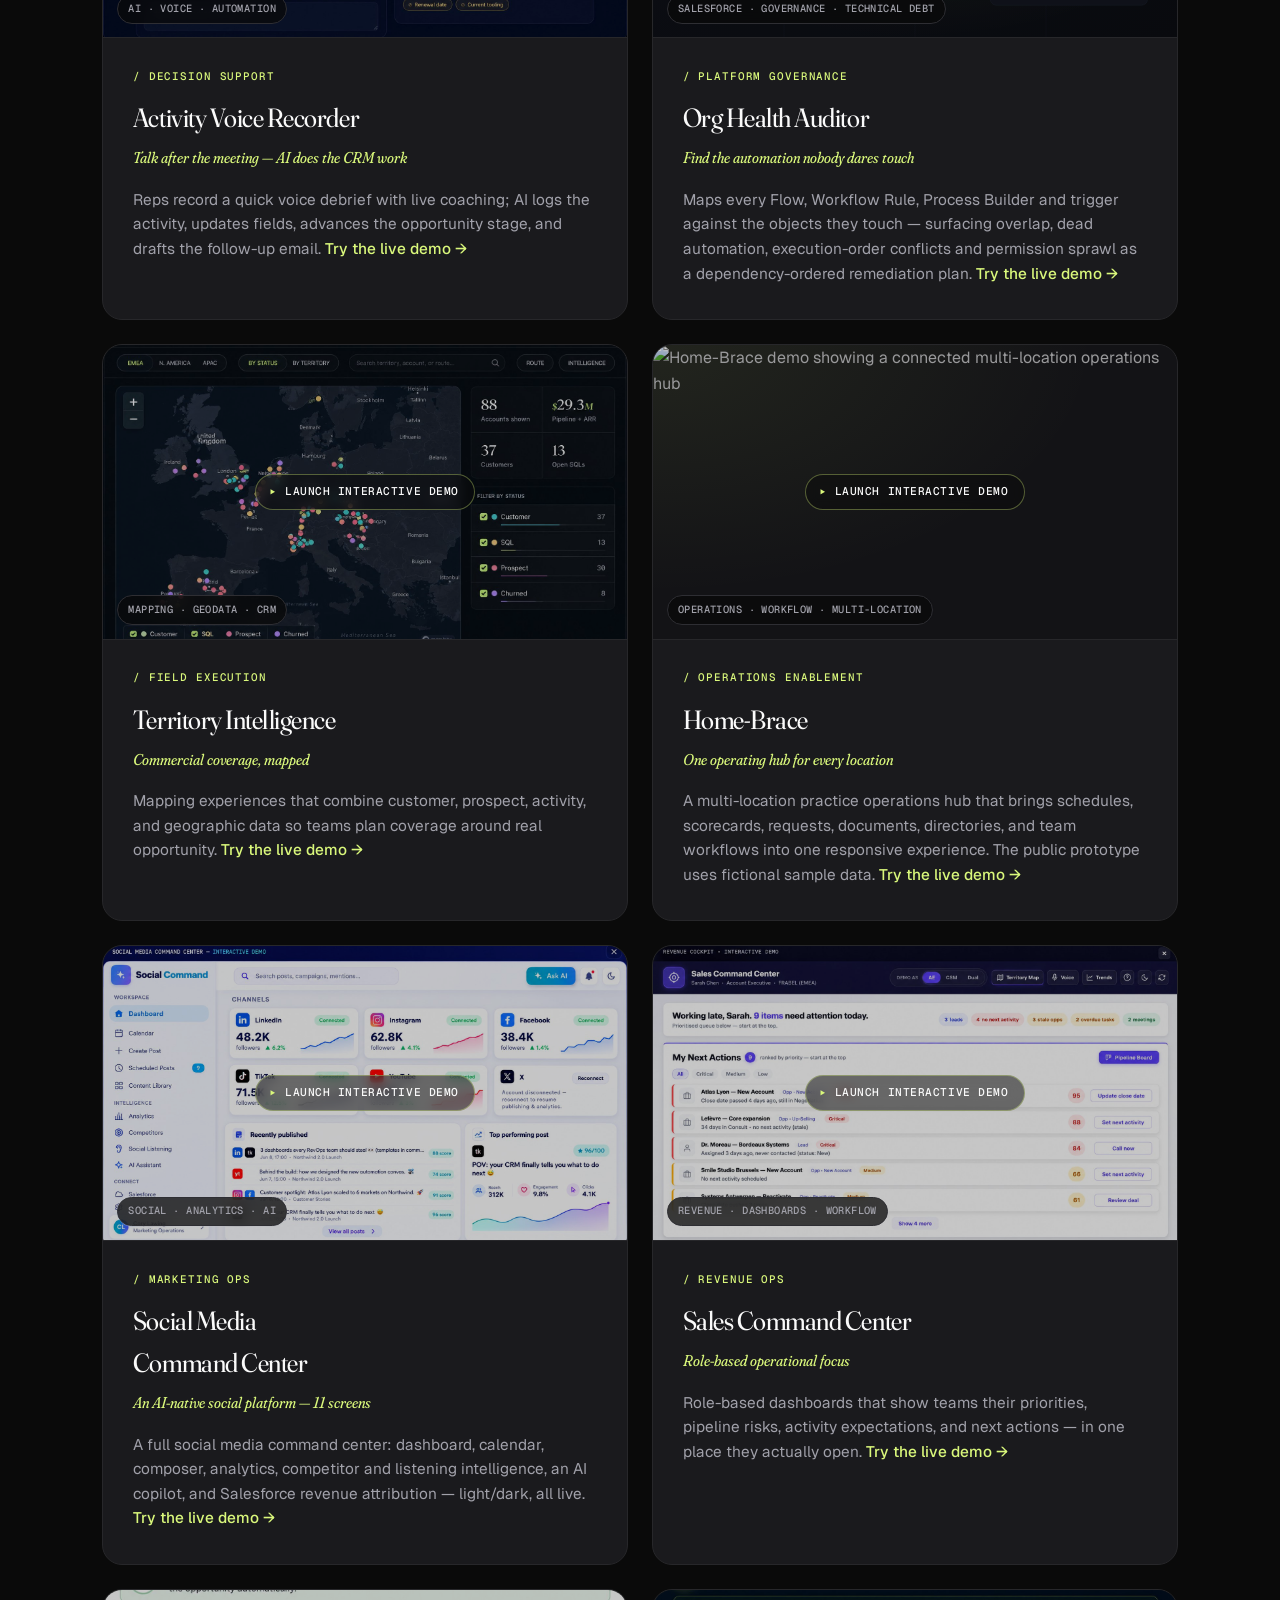
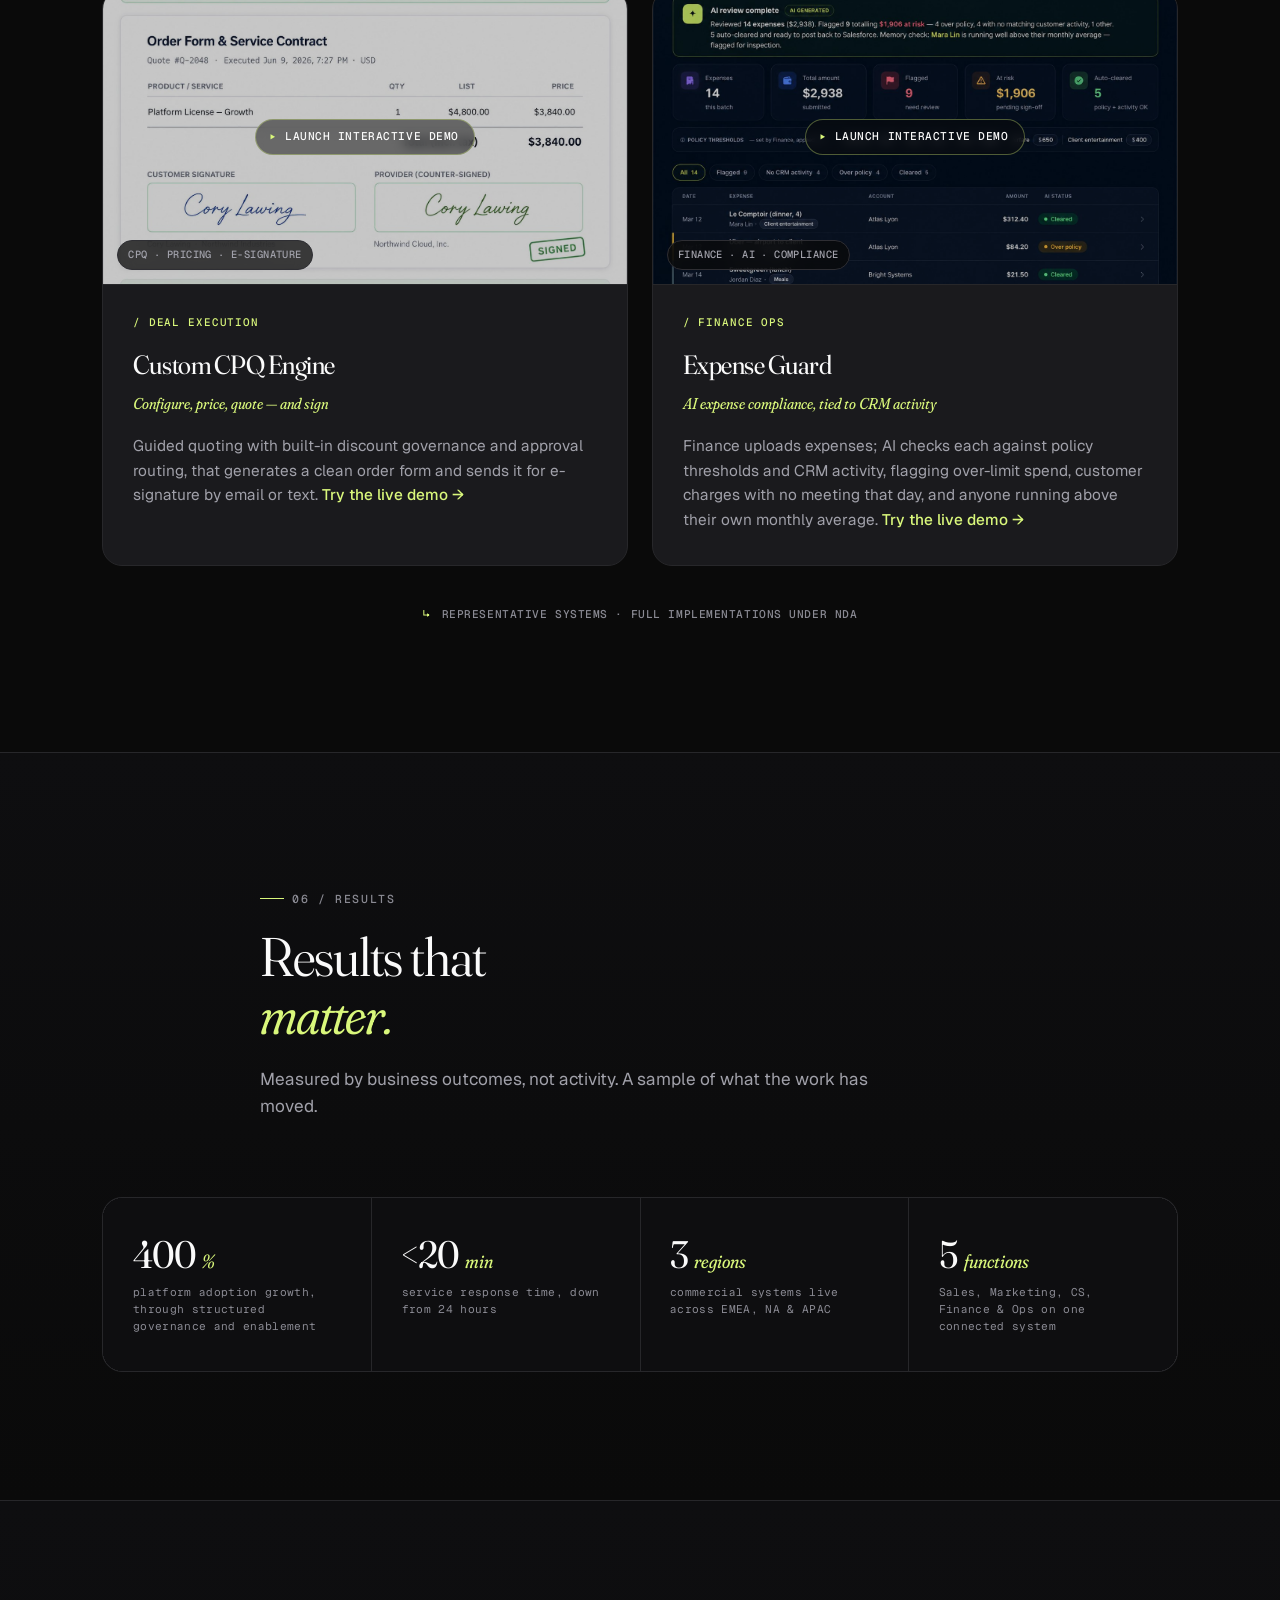
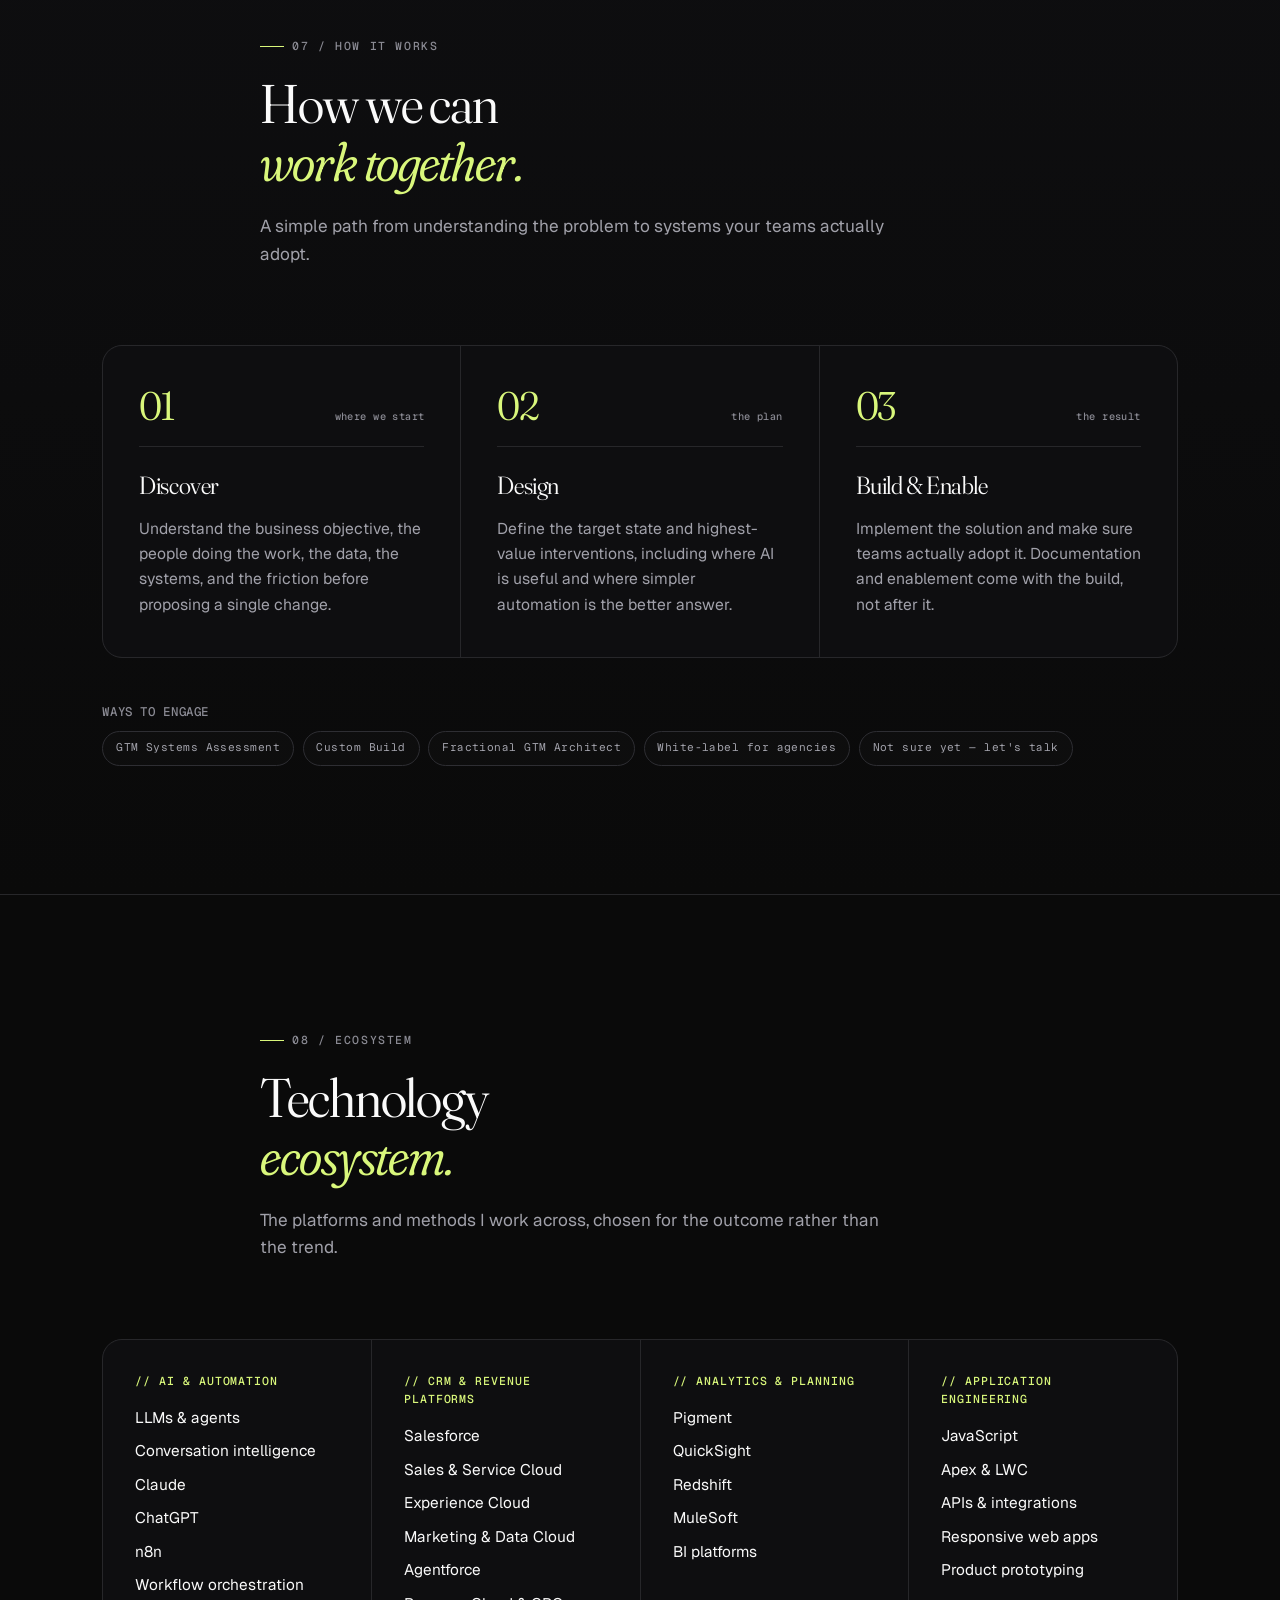
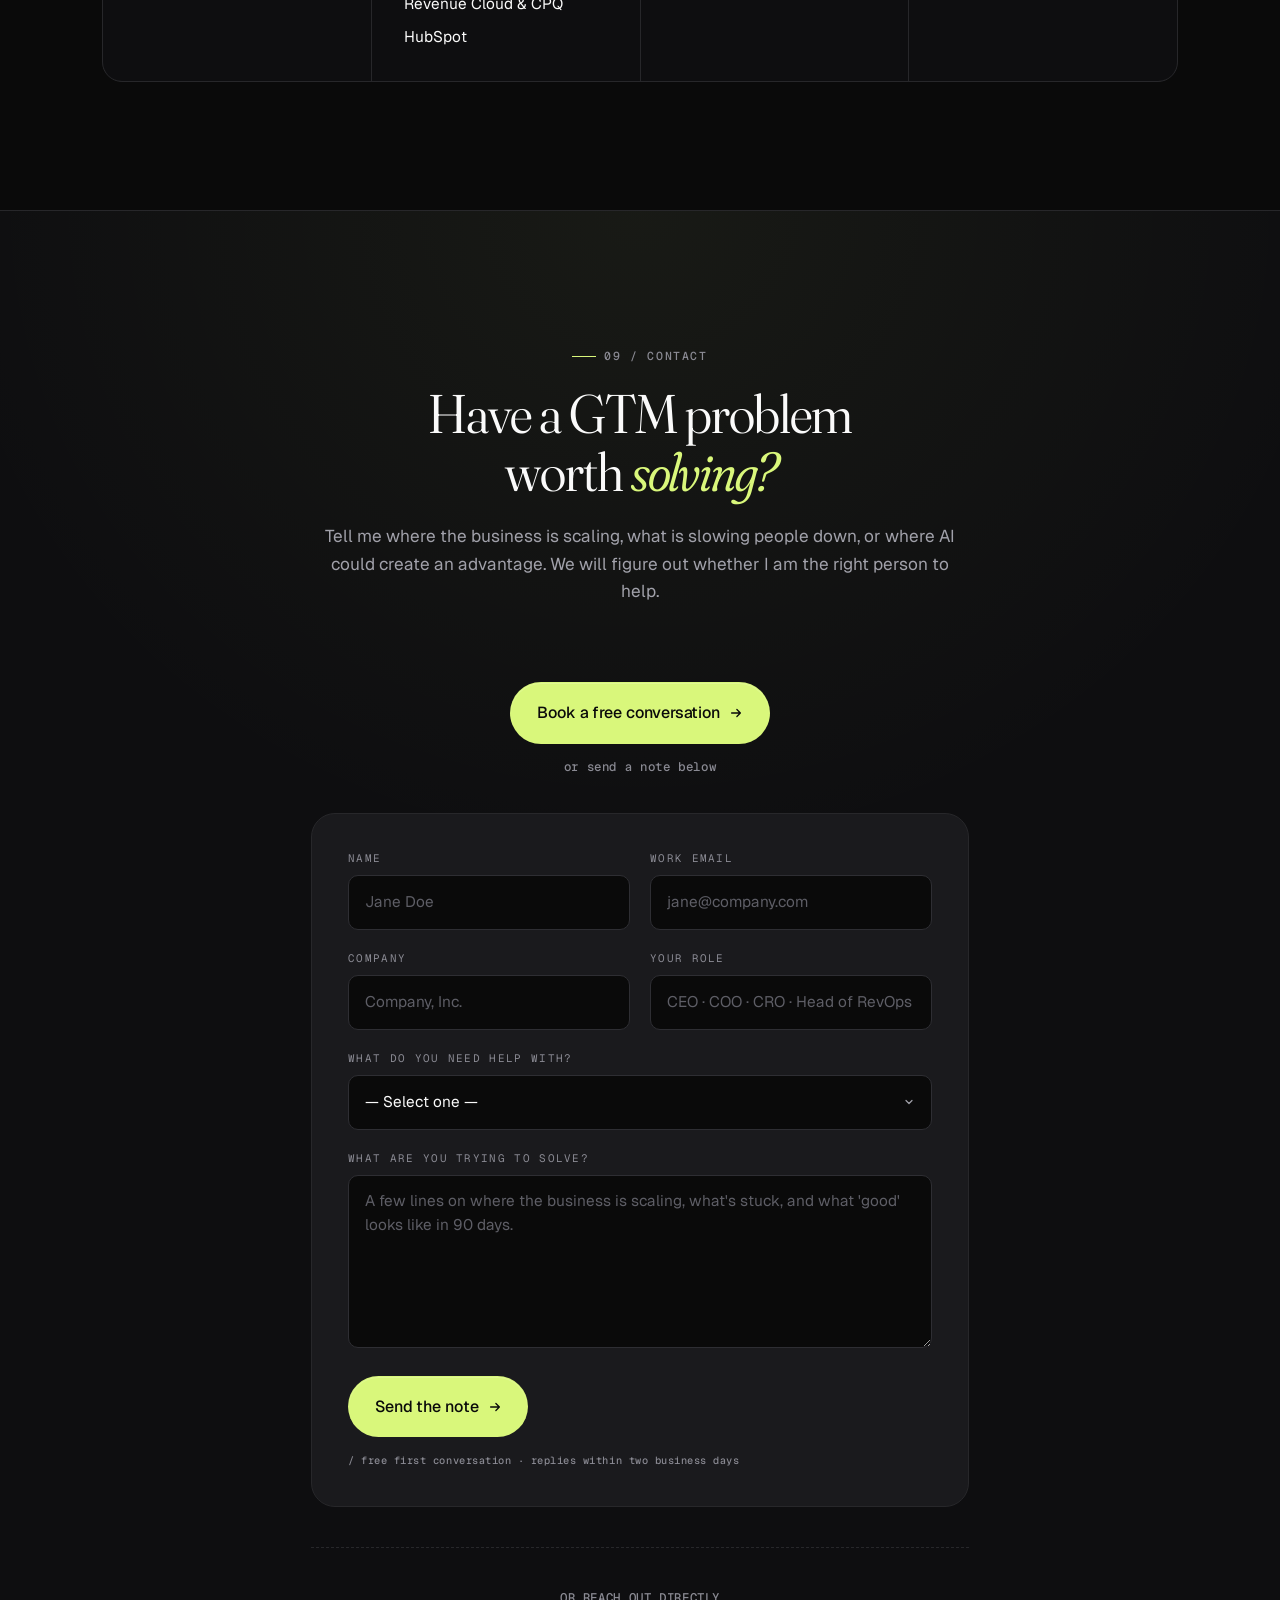
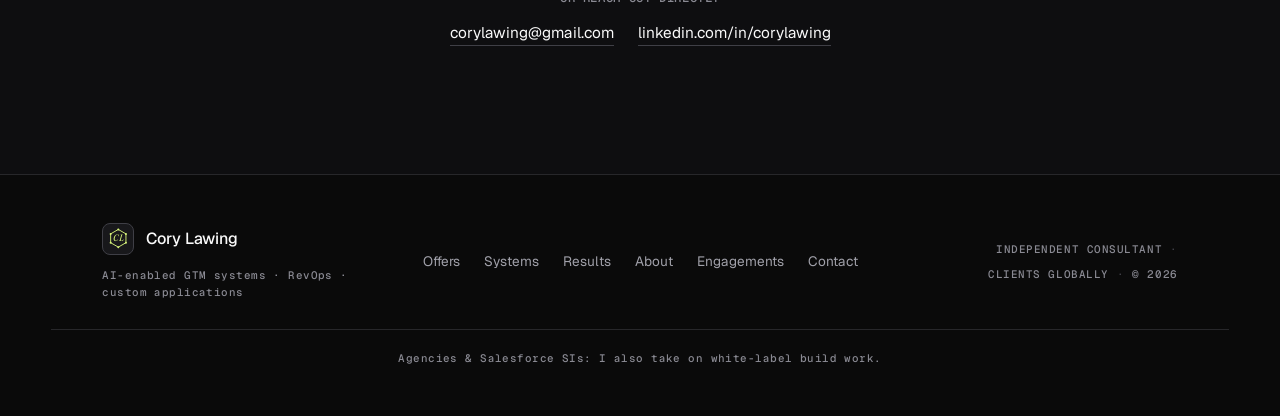
==== commit f7ccc767: "Reposition portfolio around AI and GTM value" ====
--- a/index.html
+++ b/index.html
@@ -5,26 +5,26 @@
   <meta name="viewport" content="width=device-width, initial-scale=1, viewport-fit=cover" />
   <meta name="theme-color" content="#0A0A0A" />
 
-  <title>Cory Lawing | I build the systems that run revenue — RevOps, CRM &amp; AI</title>
-
-  <meta name="description" content="Independent consultant who builds the systems behind revenue: CRM development & architecture (Salesforce-deep), AI, automation, and analytics for growing companies. Strategy through working software." />
+  <title>Cory Lawing | AI &amp; GTM Systems, RevOps, Custom Applications</title>
+
+  <meta name="description" content="I design and build AI-enabled GTM systems, intelligent automation, custom applications, and revenue operations infrastructure. Strategy through adoption, with deep Salesforce expertise when the platform fits." />
   <meta name="author" content="Cory Lawing" />
 
   <!-- Open Graph -->
   <meta property="og:type" content="website" />
-  <meta property="og:title" content="Cory Lawing — I build the systems that run your revenue" />
-  <meta property="og:description" content="Strategy through working software: CRM development & architecture, AI, and automation for growing companies — from someone who's been the Sales Director, the founder, and the developer." />
+  <meta property="og:title" content="Cory Lawing | AI-enabled systems for revenue teams" />
+  <meta property="og:description" content="GTM strategy, AI applications, automation, and custom systems from an operator who can lead the work and build it." />
   <meta property="og:locale" content="en_US" />
   <!-- Share image. Absolute URL required by most scrapers — update the domain here if you move to corylawing.com -->
   <meta property="og:image" content="https://corylawing.github.io/cory-lawing/assets/img/og.png?v=5" />
   <meta property="og:image:width" content="1200" />
   <meta property="og:image:height" content="630" />
-  <meta property="og:image:alt" content="Cory Lawing — I build the systems that run your revenue. Strategy, consulting, architecture, build." />
+  <meta property="og:image:alt" content="Cory Lawing. AI-enabled GTM systems, RevOps, and custom applications." />
 
   <!-- Twitter card -->
   <meta name="twitter:card" content="summary_large_image" />
-  <meta name="twitter:title" content="Cory Lawing — I build the systems that run your revenue" />
-  <meta name="twitter:description" content="Strategy through working software: CRM development & architecture, AI, and automation for growing companies — from someone who's been the Sales Director, the founder, and the developer." />
+  <meta name="twitter:title" content="Cory Lawing | AI-enabled systems for revenue teams" />
+  <meta name="twitter:description" content="GTM strategy, AI applications, automation, and custom systems from an operator who can lead the work and build it." />
   <meta name="twitter:image" content="https://corylawing.github.io/cory-lawing/assets/img/og.png?v=5" />
 
   <!-- Favicon — the CL-in-hexagon mark (Georgia fallback; web fonts don't load in favicons) -->
@@ -101,7 +101,7 @@
           <div class="hero__copy">
             <p class="eyebrow reveal" data-reveal-delay="0">
               <span class="eyebrow__dot"></span>
-              <span>Independent consulting · first conversation is free</span>
+              <span>GTM leadership · AI systems · hands-on delivery</span>
             </p>
 
             <h1 class="hero__title reveal" data-reveal-delay="80" id="hero-title">
@@ -109,11 +109,11 @@
             </h1>
 
             <p class="hero__sub reveal" data-reveal-delay="200">
-              RevOps strategy, CRM architecture, and custom builds — designed and shipped by one person who's done all three.
+              AI-enabled GTM systems, intelligent automation, and custom applications that help teams move faster, see risk earlier, and scale with less friction.
             </p>
 
             <p class="hero__support reveal" data-reveal-delay="260">
-              Most consultants stop at the strategy. I've been the Sales Director, the founder, and the developer — so I build it too.
+              I combine senior global RevOps leadership with hands-on product and engineering depth, taking ideas from operating model to working software.
             </p>
 
             <div class="hero__ctas reveal" data-reveal-delay="320">
@@ -127,10 +127,10 @@
             </div>
 
             <ul class="hero__arc reveal" data-reveal-delay="400" aria-label="End to end: strategy through build">
-              <li>Strategy</li>
-              <li>Consulting</li>
-              <li>Architecture</li>
-              <li>Build</li>
+              <li>GTM strategy</li>
+              <li>AI &amp; intelligence</li>
+              <li>Systems architecture</li>
+              <li>Working software</li>
             </ul>
           </div>
 
@@ -211,21 +211,21 @@
         <div class="container">
           <header class="section__head reveal">
             <p class="section__eyebrow mono">The difference</p>
-            <h2 class="section__title">Strategy and the system that runs it —<br/><em>from one set of hands.</em></h2>
+            <h2 class="section__title">Strategy, intelligence, and the system that runs it.<br/><em>One accountable owner.</em></h2>
           </header>
 
           <div class="diff__grid">
             <article class="diff-col reveal" data-reveal-delay="0">
               <p class="diff-col__tag mono">Strategy consultants</p>
-              <p class="diff-col__copy">Hand you a deck and a roadmap — then leave the building to someone else.</p>
+              <p class="diff-col__copy">Hand you a deck and a roadmap, then leave the building to someone else.</p>
             </article>
             <article class="diff-col reveal" data-reveal-delay="80">
               <p class="diff-col__tag mono">Dev shops</p>
-              <p class="diff-col__copy">Build the tickets you write — without the commercial judgment to know if they're the right ones.</p>
+              <p class="diff-col__copy">Build the tickets you write without the commercial judgment to know if they're the right ones.</p>
             </article>
             <article class="diff-col diff-col--me reveal" data-reveal-delay="160">
               <p class="diff-col__tag mono">Me</p>
-              <p class="diff-col__copy">Strategy, architecture, and working software — one operator who's carried a sales number, run a company, and shipped the code.</p>
+              <p class="diff-col__copy">I connect commercial strategy, AI, architecture, and delivery because I've carried a sales number, run a company, and built the software.</p>
             </article>
           </div>
         </div>
@@ -239,16 +239,16 @@
             <p class="section__eyebrow mono">01 / The challenge</p>
             <h2 class="section__title">When growth creates<br/><em>operational&nbsp;chaos.</em></h2>
             <p class="section__intro">
-              As companies scale, the systems that once worked become the bottleneck — manual work, disconnected tools, inconsistent data, unclear ownership, and CRM processes that no longer match the business.
+              As companies scale, yesterday's processes become today's bottlenecks: manual work, disconnected tools, inconsistent data, unclear ownership, and systems that no longer match the business.
             </p>
           </header>
 
           <div class="problem__grid">
-            <div class="problem-card reveal" data-reveal-delay="0"><p>Salesforce that's underused — or overcomplicated</p></div>
-            <div class="problem-card reveal" data-reveal-delay="40"><p>Sales teams without visibility into priorities</p></div>
+            <div class="problem-card reveal" data-reveal-delay="0"><p>Revenue systems that no longer fit the business</p></div>
+            <div class="problem-card reveal" data-reveal-delay="40"><p>Teams without clear priorities or next actions</p></div>
             <div class="problem-card reveal" data-reveal-delay="80"><p>Marketing, Sales &amp; Customer teams in silos</p></div>
-            <div class="problem-card reveal" data-reveal-delay="120"><p>Reporting that doesn't drive action</p></div>
-            <div class="problem-card reveal" data-reveal-delay="160"><p>AI that never moves past experimentation</p></div>
+            <div class="problem-card reveal" data-reveal-delay="120"><p>Reporting that explains the past but not what to do next</p></div>
+            <div class="problem-card reveal" data-reveal-delay="160"><p>AI pilots that never reach the daily workflow</p></div>
             <div class="problem-card reveal" data-reveal-delay="200"><p>Leaders who don't fully trust the data</p></div>
             <div class="problem-card reveal" data-reveal-delay="240"><p>Manual work slowing execution</p></div>
             <div class="problem-card reveal" data-reveal-delay="280"><p>Processes that depend too much on individuals</p></div>
@@ -278,17 +278,17 @@
             </figure>
 
             <div class="about__body reveal" data-reveal-delay="100">
-              <p class="about__lead">I've carried the quota, written the business plan, and shipped the Apex — often on the same project.</p>
+              <p class="about__lead">I've carried the quota, built the operating model, and shipped the applications, often on the same project.</p>
               <p class="about__para">
-                Over 12+ years I've sat in nearly every seat on the commercial side of SaaS — led Sales and Customer Success across EMEA, Africa, and the US through a full platform transition, and co-founded a company from concept to funding. Today I lead global Revenue Operations and Salesforce architecture for a SaaS company, and build it myself: territory routing, voice-to-CRM, a custom CPQ engine for global deals — and a governance program that grew adoption 400%.
+                For more than 12 years, I've led Sales and Customer Success across EMEA, Africa, and the US, co-founded a company from concept to funding, and built the systems behind global revenue teams. Today I lead global Revenue Operations and GTM Engineering for a SaaS company. My work spans AI applications, multilingual conversation intelligence, territory planning, voice-to-CRM, global CPQ, automation, and the governance needed to make new systems stick. One program grew adoption 400%.
               </p>
               <ul class="about__arc">
                 <li><span class="about__arc-role">Sales Director</span><span class="about__arc-note mono">carried the number, ran the team</span></li>
-                <li><span class="about__arc-role">Founder</span><span class="about__arc-note mono">concept to funding — plan, model, app</span></li>
-                <li><span class="about__arc-role">Developer</span><span class="about__arc-note mono">Apex, LWC, integrations, n8n</span></li>
-                <li><span class="about__arc-role">Global RevOps Director</span><span class="about__arc-note mono">owns the revenue operating model end to end</span></li>
+                <li><span class="about__arc-role">Founder</span><span class="about__arc-note mono">took an idea from plan to product and funding</span></li>
+                <li><span class="about__arc-role">AI &amp; Systems Builder</span><span class="about__arc-note mono">agents, applications, automation, integrations</span></li>
+                <li><span class="about__arc-role">Global GTM Systems Leader</span><span class="about__arc-note mono">RevOps &amp; GTM Engineering Director</span></li>
               </ul>
-              <p class="about__close">I don't hand you a strategy and leave the building to someone who's never carried a number. I design the system, write the code, and make sure your team actually uses it.</p>
+              <p class="about__close">I work at the point where business strategy becomes a real product. I can identify the highest-value problem, design the operating model, build the solution, and help teams adopt it.</p>
             </div>
           </div>
         </div>
@@ -302,15 +302,15 @@
             <p class="section__eyebrow mono">03 / Work with me</p>
             <h2 class="section__title">What you can<br/><em>hire me for.</em></h2>
             <p class="section__intro">
-              Three ways in — each scoped to your situation, not a fixed package.
+              Three ways to start, each scoped to your situation rather than a fixed package.
             </p>
           </header>
 
           <div class="offers__grid">
             <article class="offer-card reveal" data-reveal-delay="0">
               <p class="offer-card__tag mono">Diagnostic</p>
-              <h3 class="offer-card__title">Systems Assessment</h3>
-              <p class="offer-card__copy">A 2–3 week diagnostic of your RevOps and Salesforce. You leave with a findings report and a prioritized roadmap — yours to run, with or without me.</p>
+              <h3 class="offer-card__title">GTM Systems Assessment</h3>
+              <p class="offer-card__copy">A focused 2–3 week diagnostic of your GTM stack, workflows, data, and AI opportunities. You leave with a clear, prioritized roadmap that is yours to run, with or without me.</p>
               <a class="offer-card__cta" href="https://calendly.com/corylawing/free-discovery-call-with-cory-lawing" target="_blank" rel="noopener">
                 <span>Start with a free conversation</span>
                 <svg viewBox="0 0 16 16" aria-hidden="true"><path d="M3 8h10M9 4l4 4-4 4" stroke="currentColor" stroke-width="1.5" fill="none" stroke-linecap="round" stroke-linejoin="round"/></svg>
@@ -320,7 +320,7 @@
             <article class="offer-card reveal" data-reveal-delay="80">
               <p class="offer-card__tag mono">Fixed-scope build</p>
               <h3 class="offer-card__title">Custom Build</h3>
-              <p class="offer-card__copy">A scoped, fixed-fee build: a Salesforce app, an LWC, an AI workflow, or an integration that replaces a costly point tool. Shipped and handed over.</p>
+              <p class="offer-card__copy">A scoped, fixed-fee application or workflow built around a business outcome: AI intelligence, automation, CRM extensions, or an integrated operating tool. Shipped, documented, and handed over.</p>
               <a class="offer-card__cta" href="https://calendly.com/corylawing/free-discovery-call-with-cory-lawing" target="_blank" rel="noopener">
                 <span>Start with a free conversation</span>
                 <svg viewBox="0 0 16 16" aria-hidden="true"><path d="M3 8h10M9 4l4 4-4 4" stroke="currentColor" stroke-width="1.5" fill="none" stroke-linecap="round" stroke-linejoin="round"/></svg>
@@ -329,8 +329,8 @@
 
             <article class="offer-card reveal" data-reveal-delay="160">
               <p class="offer-card__tag mono">Ongoing partnership</p>
-              <h3 class="offer-card__title">Fractional Architect</h3>
-              <p class="offer-card__copy">Senior RevOps and Salesforce architecture on retainer — the experienced hand you can't yet justify hiring full-time.</p>
+              <h3 class="offer-card__title">Fractional GTM Architect</h3>
+              <p class="offer-card__copy">Senior RevOps, AI, and GTM systems leadership on retainer for companies that need an experienced owner without another full-time executive hire.</p>
               <a class="offer-card__cta" href="https://calendly.com/corylawing/free-discovery-call-with-cory-lawing" target="_blank" rel="noopener">
                 <span>Start with a free conversation</span>
                 <svg viewBox="0 0 16 16" aria-hidden="true"><path d="M3 8h10M9 4l4 4-4 4" stroke="currentColor" stroke-width="1.5" fill="none" stroke-linecap="round" stroke-linejoin="round"/></svg>
@@ -339,7 +339,7 @@
           </div>
 
           <p class="offers__reassure reveal">
-            No fixed packages — every engagement is scoped to what you actually need and priced to the outcome. It starts with a free conversation: no pressure, just whether I can help.
+            No fixed packages. Every engagement is scoped to what you actually need and priced to the outcome. It starts with a free conversation: no pressure, just whether I can help.
           </p>
         </div>
       </section>
@@ -350,45 +350,45 @@
         <div class="container">
           <header class="section__head reveal">
             <p class="section__eyebrow mono">04 / The range behind it</p>
-            <h2 class="section__title">One operator,<br/><em>the whole stack.</em></h2>
+            <h2 class="section__title">From operating model<br/><em>to intelligent systems.</em></h2>
             <p class="section__intro">
-              Whatever the engagement, this is the range behind it — strategy through shipped software.
+              The range behind every engagement: commercial judgment, product thinking, architecture, and hands-on delivery.
             </p>
           </header>
 
           <div class="services__grid">
             <article class="service-card reveal" data-reveal-delay="0">
-              <h3 class="service-card__title">Revenue Operations &amp; GTM Systems</h3>
-              <p class="service-card__copy">The operating model, workflows, reporting, and governance that let commercial teams scale.</p>
+              <h3 class="service-card__title">GTM Strategy &amp; Revenue Operations</h3>
+              <p class="service-card__copy">The operating model, workflows, ownership, reporting, and governance that help commercial teams scale with clarity.</p>
             </article>
 
             <article class="service-card reveal" data-reveal-delay="60">
-              <h3 class="service-card__title">CRM Development &amp; Architecture</h3>
-              <p class="service-card__copy">A CRM built to drive execution — designed and developed, not just configured. Salesforce is where I'm deepest.</p>
-              <p class="service-card__tags mono">Sales · Service · Account Engagement · CPQ · Experience Cloud · adoption</p>
+              <h3 class="service-card__title">AI Applications &amp; Intelligence</h3>
+              <p class="service-card__copy">Turn conversations, operational data, and repetitive work into useful decisions, recommended actions, and automated execution.</p>
+              <p class="service-card__tags mono">agents · copilots · multilingual analysis · orchestration · n8n</p>
             </article>
 
             <article class="service-card reveal" data-reveal-delay="120">
-              <h3 class="service-card__title">AI &amp; Workflow Automation</h3>
-              <p class="service-card__copy">Practical AI and automation that cut manual work and sharpen decisions.</p>
-              <p class="service-card__tags mono">copilots · orchestration · meeting intelligence · Claude · n8n</p>
+              <h3 class="service-card__title">Custom Applications &amp; Integrations</h3>
+              <p class="service-card__copy">Build focused tools that fit the way your teams work, replace costly point solutions, and connect the systems you already own.</p>
+              <p class="service-card__tags mono">web apps · APIs · workflow · integrations · product design</p>
             </article>
 
             <article class="service-card reveal" data-reveal-delay="0">
-              <h3 class="service-card__title">Commercial Analytics &amp; Visibility</h3>
-              <p class="service-card__copy">Dashboards and KPIs that tell leaders how the business is performing — and teams what to do next.</p>
+              <h3 class="service-card__title">CRM Architecture &amp; Engineering</h3>
+              <p class="service-card__copy">A dependable execution layer designed around the business, not the software. Salesforce is my deepest platform, from architecture through custom development.</p>
+              <p class="service-card__tags mono">Salesforce · Sales Cloud · Service Cloud · CPQ · Experience Cloud</p>
             </article>
 
             <article class="service-card reveal" data-reveal-delay="60">
+              <h3 class="service-card__title">Commercial Analytics &amp; Decision Support</h3>
+              <p class="service-card__copy">Dashboards, signals, and decision tools that show leaders how the business is performing and teams what to do next.</p>
+            </article>
+
+            <article class="service-card reveal" data-reveal-delay="120">
               <h3 class="service-card__title">Marketing &amp; Customer Journey Systems</h3>
-              <p class="service-card__copy">Connecting the platforms behind campaigns, engagement, and the lifecycle.</p>
+              <p class="service-card__copy">Connect the platforms behind campaigns, customer engagement, lifecycle management, and revenue attribution.</p>
               <p class="service-card__tags mono">Marketing Cloud · HubSpot · events · social · CRM</p>
-            </article>
-
-            <article class="service-card reveal" data-reveal-delay="120">
-              <h3 class="service-card__title">Custom Builds &amp; Integrations</h3>
-              <p class="service-card__copy">Custom apps that replace costly point tools and run inside your workflow — less licensing, less manual work.</p>
-              <p class="service-card__tags mono">build · integrate · APIs · n8n · social · events</p>
             </article>
           </div>
         </div>
@@ -402,7 +402,7 @@
             <p class="section__eyebrow mono">05 / Featured systems</p>
             <h2 class="section__title">Examples of what<br/><em>I build.</em></h2>
             <p class="section__intro">
-              Business systems — not code demos. A sample of what these engagements produce in the field.
+              Working applications, not concept slides. A sample of how I turn operational problems into products people can actually use.
             </p>
           </header>
 
@@ -505,7 +505,7 @@
                 <button class="tool__launch" data-frame-demo data-src="assets/demos/revenue-cockpit.html" data-title="Sales Command Center — interactive demo" type="button" aria-haspopup="dialog">
                   <span class="mono"><span class="tool__launch-icon" aria-hidden="true">▶</span> Launch interactive demo</span>
                 </button>
-                <span class="tool__chip mono">salesforce · dashboards · lwc</span>
+                <span class="tool__chip mono">revenue · dashboards · workflow</span>
               </div>
               <div class="tool__body">
                 <p class="tool__index mono">/ revenue ops</p>
@@ -548,7 +548,7 @@
                 <h3 class="tool__title">Expense&nbsp;Guard</h3>
                 <p class="tool__sub">AI expense compliance, tied to CRM activity</p>
                 <p class="tool__copy">
-                  Finance uploads expenses; AI checks each against policy thresholds and Salesforce activity — flagging over-limit spend, customer charges with no meeting that day, and anyone running above their own monthly average. <button class="tool__try" data-frame-demo data-src="assets/demos/expense-guard.html" data-title="Expense Guard — interactive demo" type="button">Try the live demo →</button>
+                  Finance uploads expenses; AI checks each against policy thresholds and CRM activity, flagging over-limit spend, customer charges with no meeting that day, and anyone running above their own monthly average. <button class="tool__try" data-frame-demo data-src="assets/demos/expense-guard.html" data-title="Expense Guard — interactive demo" type="button">Try the live demo →</button>
                 </p>
               </div>
             </article>
@@ -619,7 +619,7 @@
               </div>
               <h3 class="process-step__title">Discover</h3>
               <p class="process-step__copy">
-                Understand the business objectives, pain points, systems, stakeholders, and opportunities — before proposing a single change.
+                Understand the business objective, the people doing the work, the data, the systems, and the friction before proposing a single change.
               </p>
             </li>
 
@@ -630,7 +630,7 @@
               </div>
               <h3 class="process-step__title">Design</h3>
               <p class="process-step__copy">
-                Define the target state, roadmap, processes, reporting structures, and automation opportunities — pressure-tested against your real constraints.
+                Define the target state and highest-value interventions, including where AI is useful and where simpler automation is the better answer.
               </p>
             </li>
 
@@ -641,7 +641,7 @@
               </div>
               <h3 class="process-step__title">Build &amp; Enable</h3>
               <p class="process-step__copy">
-                Implement practical solutions — and make sure teams actually adopt them. Documentation and enablement come with the build, not after it.
+                Implement the solution and make sure teams actually adopt it. Documentation and enablement come with the build, not after it.
               </p>
             </li>
           </ol>
@@ -649,9 +649,9 @@
           <div class="eng-types reveal" data-reveal-delay="120">
             <span class="eng-types__label mono">Ways to engage</span>
             <ul>
-              <li>Systems Assessment</li>
+              <li>GTM Systems Assessment</li>
               <li>Custom Build</li>
-              <li>Fractional Architect</li>
+              <li>Fractional GTM Architect</li>
               <li>White-label for agencies</li>
               <li>Not sure yet — let's talk</li>
             </ul>
@@ -667,34 +667,33 @@
             <p class="section__eyebrow mono">08 / Ecosystem</p>
             <h2 class="section__title">Technology<br/><em>ecosystem.</em></h2>
             <p class="section__intro">
-              The platforms I work across — chosen for outcomes, not novelty.
+              The platforms and methods I work across, chosen for the outcome rather than the trend.
             </p>
           </header>
 
           <div class="stack__grid stack__grid--4">
             <div class="stack__group reveal">
-              <p class="stack__group-title mono">// Revenue Systems</p>
+              <p class="stack__group-title mono">// AI &amp; Automation</p>
               <ul class="stack__list">
-                <li>Salesforce</li>
-                <li>Service Cloud</li>
-                <li>Experience Cloud</li>
-                <li>Marketing Cloud</li>
-                <li>Data Cloud</li>
-                <li>Agentforce</li>
-                <li>Revenue Cloud</li>
-                <li>CPQ</li>
-                <li>HubSpot</li>
-              </ul>
-            </div>
-
-            <div class="stack__group reveal" data-reveal-delay="60">
-              <p class="stack__group-title mono">// Automation &amp; AI</p>
-              <ul class="stack__list">
+                <li>LLMs &amp; agents</li>
+                <li>Conversation intelligence</li>
                 <li>Claude</li>
                 <li>ChatGPT</li>
                 <li>n8n</li>
-                <li>APIs</li>
-                <li>AI-assisted development</li>
+                <li>Workflow orchestration</li>
+              </ul>
+            </div>
+
+            <div class="stack__group reveal" data-reveal-delay="60">
+              <p class="stack__group-title mono">// CRM &amp; Revenue Platforms</p>
+              <ul class="stack__list">
+                <li>Salesforce</li>
+                <li>Sales &amp; Service Cloud</li>
+                <li>Experience Cloud</li>
+                <li>Marketing &amp; Data Cloud</li>
+                <li>Agentforce</li>
+                <li>Revenue Cloud &amp; CPQ</li>
+                <li>HubSpot</li>
               </ul>
             </div>
 
@@ -710,13 +709,13 @@
             </div>
 
             <div class="stack__group reveal" data-reveal-delay="180">
-              <p class="stack__group-title mono">// Collaboration &amp; GTM</p>
+              <p class="stack__group-title mono">// Application Engineering</p>
               <ul class="stack__list">
-                <li>Slack</li>
-                <li>Zoom</li>
-                <li>Marketing platforms</li>
-                <li>Event technologies</li>
-                <li>Social platforms</li>
+                <li>JavaScript</li>
+                <li>Apex &amp; LWC</li>
+                <li>APIs &amp; integrations</li>
+                <li>Responsive web apps</li>
+                <li>Product prototyping</li>
               </ul>
             </div>
           </div>
@@ -729,9 +728,9 @@
         <div class="container container--narrow">
           <header class="section__head section__head--center reveal">
             <p class="section__eyebrow mono">09 / Contact</p>
-            <h2 class="section__title">Need your systems to catch up<br/>with your <em>growth?</em></h2>
+            <h2 class="section__title">Have a GTM problem<br/>worth <em>solving?</em></h2>
             <p class="section__intro">
-              Every engagement starts with a free conversation — no scope, no pressure. Tell me where the business is scaling and what's stuck, and we'll figure out if I can help.
+              Tell me where the business is scaling, what is slowing people down, or where AI could create an advantage. We will figure out whether I am the right person to help.
             </p>
           </header>
 
@@ -781,9 +780,9 @@
               <label for="cf-engagement">What do you need help with?</label>
               <select id="cf-engagement" name="engagement">
                 <option value="">— Select one —</option>
-                <option value="assessment">Systems Assessment</option>
+                <option value="assessment">GTM Systems Assessment</option>
                 <option value="build">Custom Build</option>
-                <option value="fractional">Fractional Architect</option>
+                <option value="fractional">Fractional GTM Architect</option>
                 <option value="other">Not sure yet</option>
               </select>
             </div>
@@ -831,7 +830,7 @@
             </svg>
           </span>
           <span class="footer__name">Cory Lawing</span>
-          <span class="footer__sub mono">RevOps · CRM architecture · custom builds</span>
+          <span class="footer__sub mono">AI-enabled GTM systems · RevOps · custom applications</span>
         </div>
 
         <nav class="footer__links" aria-label="Footer">
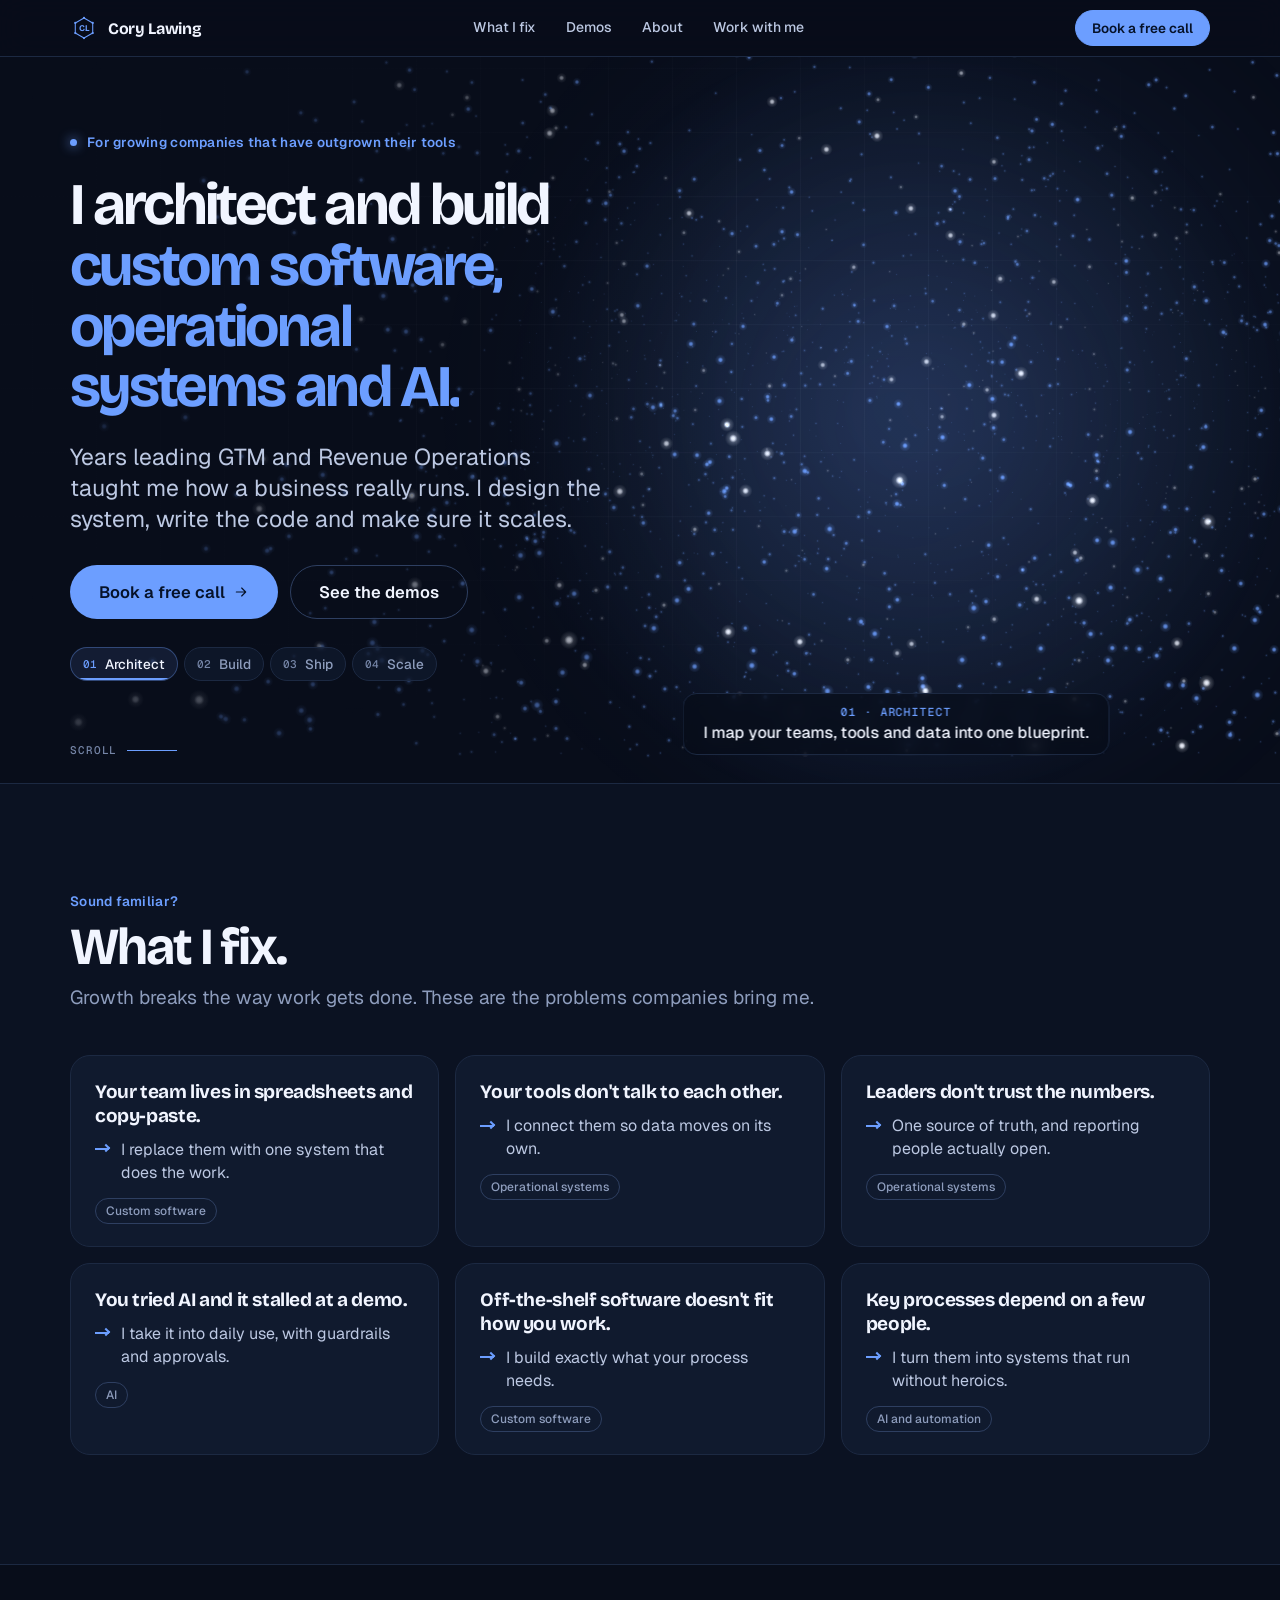
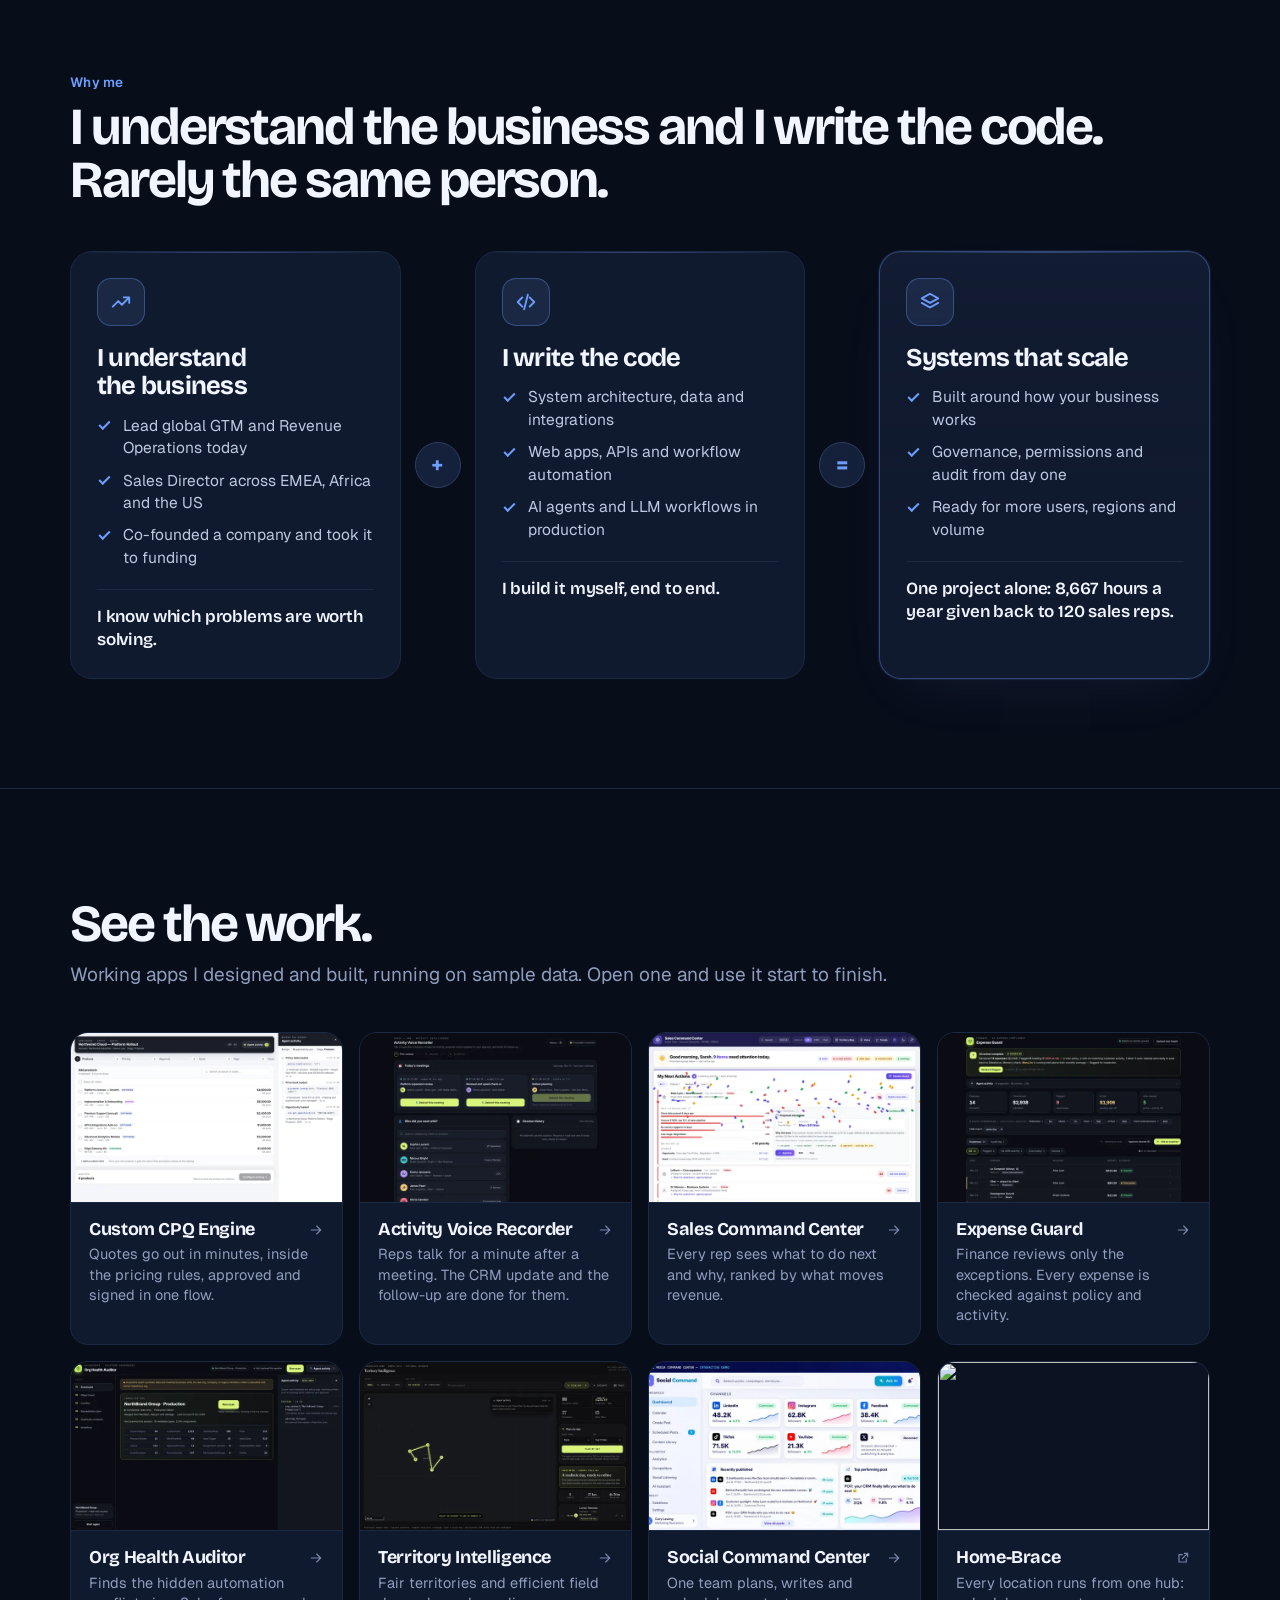
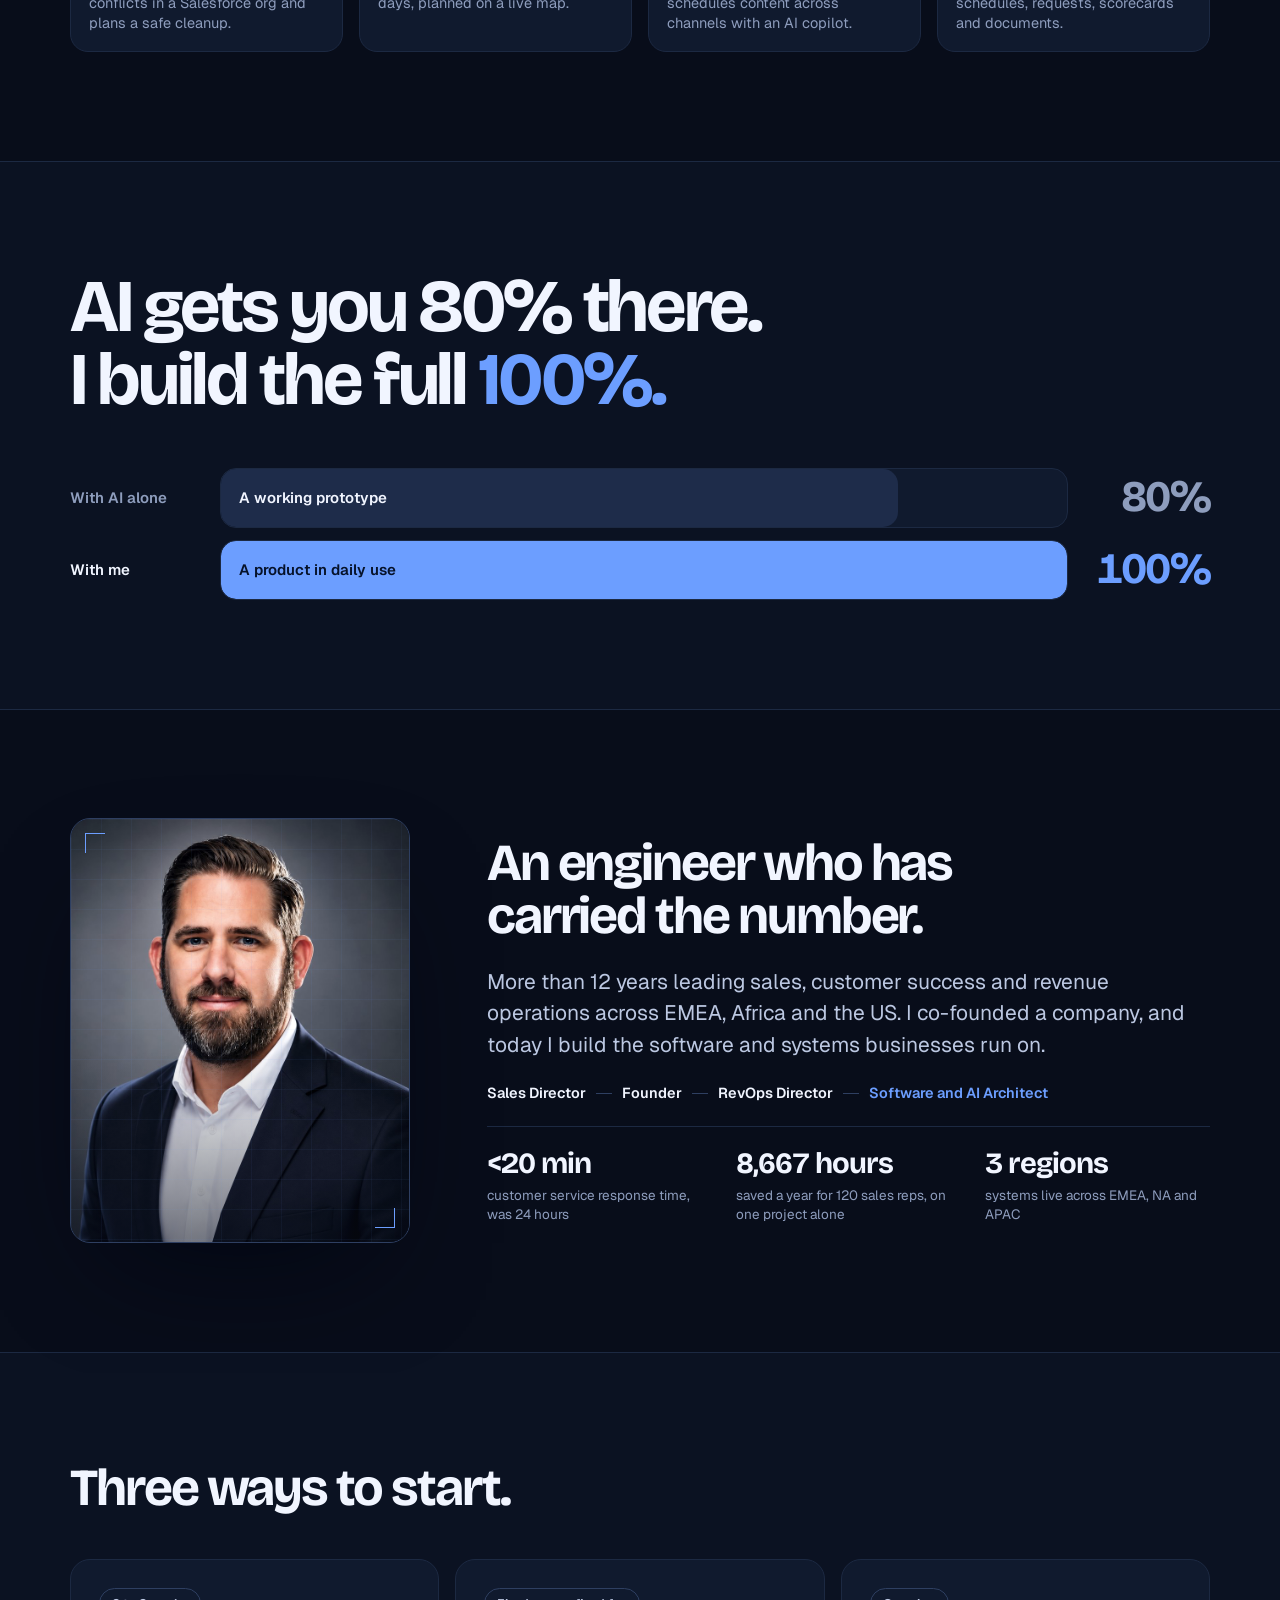
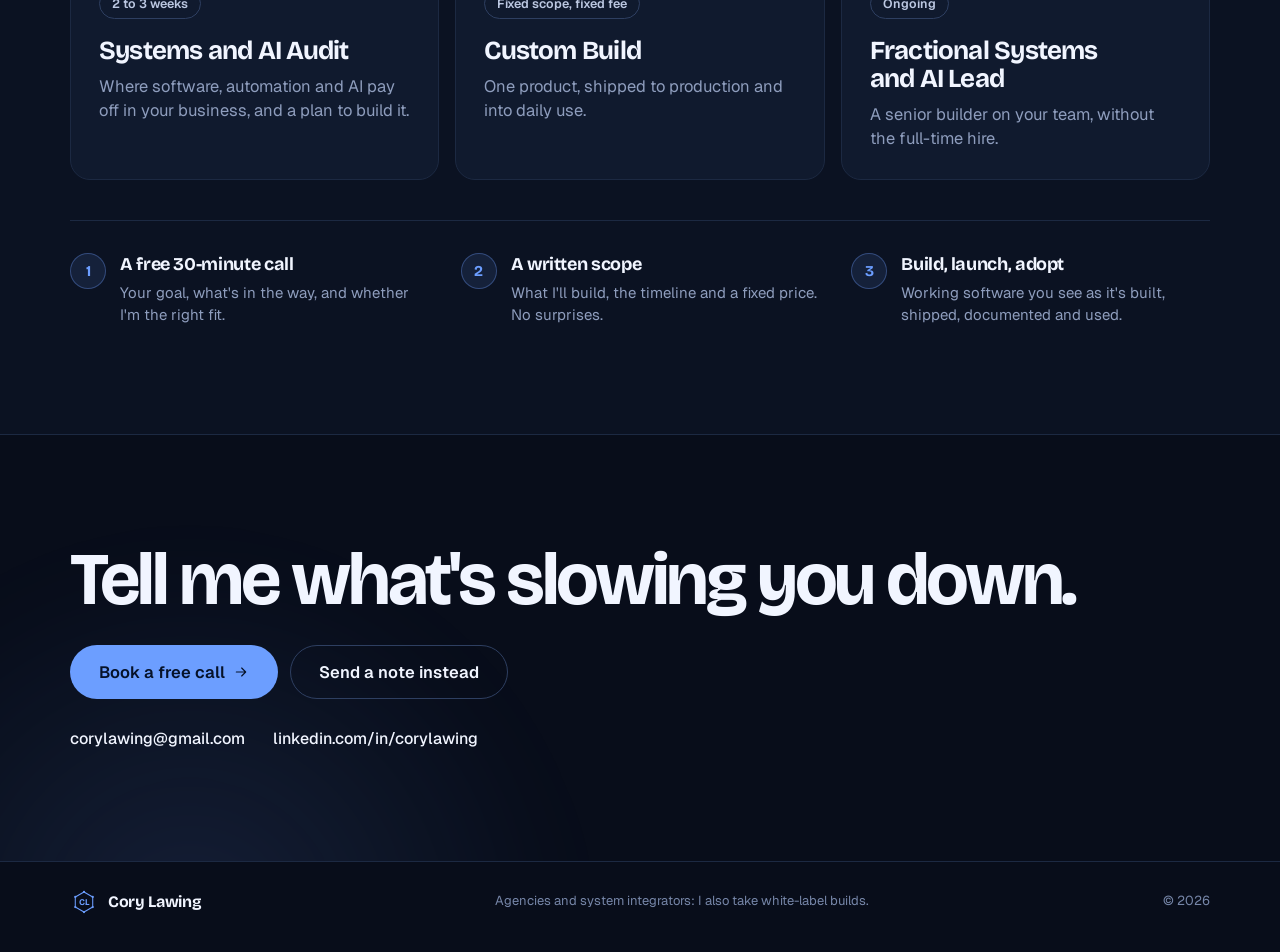
==== commit 4ab289ae: "Redesign the site around custom software, operational systems and AI New homepage: a hero that says " ====
--- a/index.html
+++ b/index.html
@@ -3,860 +3,288 @@
 <head>
   <meta charset="utf-8" />
   <meta name="viewport" content="width=device-width, initial-scale=1, viewport-fit=cover" />
-  <meta name="theme-color" content="#0A0A0A" />
-
-  <title>Cory Lawing | AI &amp; GTM Systems, RevOps, Custom Applications</title>
-
-  <meta name="description" content="I design and build AI-enabled GTM systems, intelligent automation, custom applications, and revenue operations infrastructure. Strategy through adoption, with deep Salesforce expertise when the platform fits." />
+  <meta name="theme-color" content="#080D1A" />
+
+  <title>Cory Lawing | Custom software, operational systems and AI</title>
+  <meta name="description" content="I architect and build custom software, operational systems and AI. A GTM and RevOps leader who writes the code, so what I build fits how your business runs and keeps working as it grows." />
   <meta name="author" content="Cory Lawing" />
-
-  <!-- Open Graph -->
+  <link rel="canonical" href="https://corylawing.github.io/cory-lawing/" />
+
+  <!-- Share card. Bump ?v= whenever og.png changes so LinkedIn and others fetch the new image. -->
   <meta property="og:type" content="website" />
-  <meta property="og:title" content="Cory Lawing | AI-enabled systems for revenue teams" />
-  <meta property="og:description" content="GTM strategy, AI applications, automation, and custom systems from an operator who can lead the work and build it." />
+  <meta property="og:url" content="https://corylawing.github.io/cory-lawing/" />
+  <meta property="og:title" content="Cory Lawing | Custom software, operational systems and AI" />
+  <meta property="og:description" content="I architect and build custom software, operational systems and AI. A GTM and RevOps leader who writes the code." />
   <meta property="og:locale" content="en_US" />
-  <!-- Share image. Absolute URL required by most scrapers — update the domain here if you move to corylawing.com -->
-  <meta property="og:image" content="https://corylawing.github.io/cory-lawing/assets/img/og.png?v=5" />
+  <meta property="og:image" content="https://corylawing.github.io/cory-lawing/assets/img/og.png?v=6" />
   <meta property="og:image:width" content="1200" />
   <meta property="og:image:height" content="630" />
-  <meta property="og:image:alt" content="Cory Lawing. AI-enabled GTM systems, RevOps, and custom applications." />
-
-  <!-- Twitter card -->
+  <meta property="og:image:alt" content="Cory Lawing. I architect and build custom software, operational systems and AI." />
   <meta name="twitter:card" content="summary_large_image" />
-  <meta name="twitter:title" content="Cory Lawing | AI-enabled systems for revenue teams" />
-  <meta name="twitter:description" content="GTM strategy, AI applications, automation, and custom systems from an operator who can lead the work and build it." />
-  <meta name="twitter:image" content="https://corylawing.github.io/cory-lawing/assets/img/og.png?v=5" />
-
-  <!-- Favicon — the CL-in-hexagon mark (Georgia fallback; web fonts don't load in favicons) -->
-  <link rel="icon" type="image/svg+xml" href="data:image/svg+xml;utf8,<svg xmlns='http://www.w3.org/2000/svg' viewBox='0 0 64 64'><rect width='64' height='64' rx='14' fill='%230A0A0A'/><polygon points='32,13 46.72,21.5 46.72,38.5 32,47 17.28,38.5 17.28,21.5' fill='none' stroke='%23D9F77B' stroke-width='2.2' stroke-linejoin='round'/><g fill='%23D9F77B'><circle cx='32' cy='13' r='2'/><circle cx='46.72' cy='21.5' r='2'/><circle cx='46.72' cy='38.5' r='2'/><circle cx='32' cy='47' r='2'/><circle cx='17.28' cy='38.5' r='2'/><circle cx='17.28' cy='21.5' r='2'/></g><text x='32' y='35' text-anchor='middle' font-family='Georgia,serif' font-style='italic' font-size='16' fill='%23D9F77B'>CL</text></svg>" />
-
-  <!-- Fonts: Fraunces (display serif), Geist (body), Geist Mono (accents) -->
+  <meta name="twitter:title" content="Cory Lawing | Custom software, operational systems and AI" />
+  <meta name="twitter:description" content="I architect and build custom software, operational systems and AI. A GTM and RevOps leader who writes the code." />
+  <meta name="twitter:image" content="https://corylawing.github.io/cory-lawing/assets/img/og.png?v=6" />
+
+  <link rel="icon" type="image/svg+xml" href="data:image/svg+xml;utf8,<svg xmlns='http://www.w3.org/2000/svg' viewBox='0 0 64 64'><rect width='64' height='64' rx='14' fill='%23080D1A'/><polygon points='32,13 46.72,21.5 46.72,38.5 32,47 17.28,38.5 17.28,21.5' fill='none' stroke='%236C9EFF' stroke-width='2.2' stroke-linejoin='round'/><g fill='%236C9EFF'><circle cx='32' cy='13' r='2'/><circle cx='46.72' cy='21.5' r='2'/><circle cx='46.72' cy='38.5' r='2'/><circle cx='32' cy='47' r='2'/><circle cx='17.28' cy='38.5' r='2'/><circle cx='17.28' cy='21.5' r='2'/></g><text x='32' y='35.5' text-anchor='middle' font-family='Arial,Helvetica,sans-serif' font-weight='700' font-size='14' fill='%236C9EFF'>CL</text></svg>" />
+
   <link rel="preconnect" href="https://fonts.googleapis.com" />
   <link rel="preconnect" href="https://fonts.gstatic.com" crossorigin />
-  <link href="https://fonts.googleapis.com/css2?family=Fraunces:opsz,wght,SOFT,WONK@9..144,300..900,0..100,0..1&family=Geist:wght@300..700&family=Geist+Mono:wght@400;500;600&display=swap" rel="stylesheet" />
-
-  <link rel="stylesheet" href="assets/css/style.css" />
-
-  <!-- Calendly popup assets (loaded once; popup is triggered from the site's own CTAs in main.js) -->
-  <link href="https://assets.calendly.com/assets/external/widget.css" rel="stylesheet" />
-  <script src="https://assets.calendly.com/assets/external/widget.js" type="text/javascript" async></script>
+  <link rel="stylesheet" href="https://fonts.googleapis.com/css2?family=Bricolage+Grotesque:opsz,wght@12..96,500..800&family=Geist:wght@400;500;600;700&family=Geist+Mono:wght@400;500;600&display=swap" />
+  <link rel="stylesheet" href="assets/css/site.css" />
+
+  <!-- Calendly pop-up for the booking buttons (site.js opens it; without it the links open Calendly in a new tab) -->
+  <link rel="stylesheet" href="https://assets.calendly.com/assets/external/widget.css" />
+  <script src="https://assets.calendly.com/assets/external/widget.js" async></script>
+
+  <script src="assets/js/site.js" defer></script>
+  <script src="assets/js/home.js" defer></script>
+  <script src="assets/js/hero-art.js" defer></script>
 </head>
 <body>
-  <div class="page" data-brand="Cory Lawing">
-
-    <!-- Scroll progress — accent line tracking read position -->
-    <div class="scroll-progress" aria-hidden="true"></div>
-
-    <!-- ================== NAV ================== -->
-    <header class="nav" role="banner">
-      <a class="nav__brand" href="#top" aria-label="Home">
-        <span class="nav__brand-mark" id="brand-mark">
-          <svg class="brand-logo" viewBox="0 0 64 64" aria-hidden="true">
-            <polygon points="32,9 51.92,20.5 51.92,43.5 32,55 12.08,43.5 12.08,20.5" fill="none" stroke="#D9F77B" stroke-width="2.4" stroke-linejoin="round"/>
-            <g fill="#D9F77B">
-              <circle cx="32" cy="9" r="2.6"/><circle cx="51.92" cy="20.5" r="2.6"/><circle cx="51.92" cy="43.5" r="2.6"/><circle cx="32" cy="55" r="2.6"/><circle cx="12.08" cy="43.5" r="2.6"/><circle cx="12.08" cy="20.5" r="2.6"/>
-            </g>
-            <text x="32" y="40" text-anchor="middle" font-family="Fraunces, Georgia, serif" font-style="italic" font-weight="400" font-size="24" fill="#D9F77B" style="font-variation-settings:'opsz' 144,'SOFT' 50">CL</text>
-          </svg>
-        </span>
-        <span class="nav__brand-name">Cory Lawing</span>
-      </a>
-
-      <nav class="nav__links" aria-label="Primary">
-        <a href="#about">About</a>
-        <a href="#offers">Offers</a>
-        <a href="#systems">Systems</a>
-        <a href="#impact">Results</a>
-        <a href="#process">Engagements</a>
-      </nav>
-
-      <a class="nav__cta" href="https://calendly.com/corylawing/free-discovery-call-with-cory-lawing" target="_blank" rel="noopener">
-        <span>Book a free conversation</span>
-        <svg viewBox="0 0 16 16" aria-hidden="true"><path d="M3 8h10M9 4l4 4-4 4" stroke="currentColor" stroke-width="1.5" fill="none" stroke-linecap="round" stroke-linejoin="round"/></svg>
-      </a>
-
-      <button class="nav__menu" aria-label="Open menu" aria-expanded="false" aria-controls="mobile-menu">
-        <span></span><span></span>
-      </button>
+<div class="h-progress" id="scroll-progress" aria-hidden="true"></div>
+
+<header class="top">
+  <div class="wrap top__in" id="top-home">
+    <a class="brand" href="#home" data-go="home" aria-label="Cory Lawing, home"><svg viewBox="0 0 64 64" aria-hidden="true"><polygon points="32,9 51.92,20.5 51.92,43.5 32,55 12.08,43.5 12.08,20.5" fill="none" stroke="currentColor" stroke-width="2.4" stroke-linejoin="round"/><g fill="currentColor"><circle cx="32" cy="9" r="2.6"/><circle cx="51.92" cy="20.5" r="2.6"/><circle cx="51.92" cy="43.5" r="2.6"/><circle cx="32" cy="55" r="2.6"/><circle cx="12.08" cy="43.5" r="2.6"/><circle cx="12.08" cy="20.5" r="2.6"/></g><text x="32" y="39.5" text-anchor="middle" font-family="Bricolage Grotesque, Geist, system-ui, sans-serif" font-weight="700" font-size="20" letter-spacing="-1" fill="currentColor">CL</text></svg>Cory Lawing</a>
+    <nav class="nav" aria-label="Primary">
+      <button data-scroll="problems">What I fix</button>
+      <button data-scroll="demos">Demos</button>
+      <button data-scroll="about">About</button>
+      <button data-scroll="engage">Work with me</button>
+    </nav>
+    <a class="k-btn k-btn--primary top__cta" href="https://calendly.com/corylawing/free-discovery-call-with-cory-lawing" target="_blank" rel="noopener">Book a free call</a>
+  </div>
+  <div class="wrap top__in" id="top-stage" hidden>
+    <a class="k-btn k-btn--sm stage__back" href="#home" data-go="home"><i data-i="arrow-left"></i><span class="stage__hide-sm">Portfolio</span></a>
+    <div class="stage__id"><span class="stage__title" id="stage-title"></span><span class="stage__kicker" id="stage-kicker"></span></div>
+    <div class="stage__right">
+      <button class="k-btn k-btn--sm" data-restart aria-label="Restart the demo"><i data-i="refresh"></i><span class="stage__hide-sm">Restart</span></button>
+      <span class="stage__count stage__hide-sm" id="stage-count"></span>
+      <button class="k-btn k-btn--sm k-btn--icon stage__hide-sm" id="stage-prev" aria-label="Previous demo"><i data-i="arrow-left"></i></button>
+      <button class="k-btn k-btn--sm k-btn--icon stage__hide-sm" id="stage-next" aria-label="Next demo"><i data-i="arrow-right"></i></button>
+      <a class="k-btn k-btn--sm k-btn--primary" href="https://calendly.com/corylawing/free-discovery-call-with-cory-lawing" target="_blank" rel="noopener">Book a call</a>
+    </div>
+  </div>
+</header>
+
+<main>
+  <div id="view-home">
+<!-- ============ HERO ============ -->
+<section class="h-hero">
+  <div class="h-hero__grid" aria-hidden="true"></div>
+  <div class="h-hero__halo" aria-hidden="true"></div>
+  <!-- Signature motion: points morph through Architect, Build, Ship, Scale (src/hero-art.js). Decorative. -->
+  <div class="h-art" aria-hidden="true"><canvas id="hero-art"></canvas></div>
+  <p class="h-say" id="hero-say" aria-hidden="true"><span class="h-say__n">01 · Architect</span><span class="h-say__t">I map your teams, tools and data into one blueprint.</span></p>
+  <div class="wrap h-hero__in">
+    <div class="h-hero__copy">
+      <p class="h-kicker"><span class="h-kicker__dot"></span>For growing companies that have outgrown their tools</p>
+      <h1 class="h-hero__title">I architect and build <span class="h-hl">custom software, operational systems and AI.</span></h1>
+      <p class="h-hero__sub">Years leading GTM and Revenue Operations taught me how a business really runs. I design the system, write the code and make sure it scales.</p>
+      <div class="h-hero__ctas">
+        <a class="h-btn h-btn--primary h-btn--lg" href="https://calendly.com/corylawing/free-discovery-call-with-cory-lawing" target="_blank" rel="noopener">Book a free call <i data-i="arrow-right"></i></a>
+        <button class="h-btn h-btn--ghost h-btn--lg" data-scroll="demos">See the demos</button>
+      </div>
+      <ol class="h-phases" aria-label="How I work">
+        <li><button data-phase="0" title="I map your teams, tools and data into one blueprint."><span>01</span>Architect</button></li>
+        <li><button data-phase="1" title="Then build it as modules that fit together."><span>02</span>Build</button></li>
+        <li><button data-phase="2" title="It ships: live in your teams' hands, and in use every day."><span>03</span>Ship</button></li>
+        <li><button data-phase="3" title="It scales: more teams, regions and data, all connected."><span>04</span>Scale</button></li>
+      </ol>
+    </div>
+  </div>
+  <div class="wrap h-scrollcue" aria-hidden="true"><span>scroll</span><i></i></div>
+</section>
+
+<!-- ============ PROBLEMS I FIX ============ -->
+<section class="h-sec h-sec--alt" id="problems">
+  <div class="wrap">
+    <header class="h-head h-rise">
+      <p class="h-kicker">Sound familiar?</p>
+      <h2 class="h-h2">What I fix.</h2>
+      <p class="h-lede">Growth breaks the way work gets done. These are the problems companies bring me.</p>
     </header>
-
-    <!-- Mobile menu drawer -->
-    <div class="mobile-menu" id="mobile-menu">
-      <a href="#about">About</a>
-      <a href="#offers">Offers</a>
-      <a href="#systems">Systems</a>
-      <a href="#impact">Results</a>
-      <a href="#process">Engagements</a>
-      <a href="https://calendly.com/corylawing/free-discovery-call-with-cory-lawing" target="_blank" rel="noopener" class="mobile-menu__cta">Book a free conversation →</a>
-    </div>
-
-    <main id="top">
-
-      <!-- ================== HERO ================== -->
-      <section class="hero" aria-labelledby="hero-title">
-        <div class="hero__grid"></div>
-        <div class="hero__noise"></div>
-
-        <div class="hero__inner">
-          <div class="hero__copy">
-            <p class="eyebrow reveal" data-reveal-delay="0">
-              <span class="eyebrow__dot"></span>
-              <span>GTM leadership · AI systems · hands-on delivery</span>
-            </p>
-
-            <h1 class="hero__title reveal" data-reveal-delay="80" id="hero-title">
-              <span class="hero__lead">I build the systems that</span> <em>run your revenue.</em>
-            </h1>
-
-            <p class="hero__sub reveal" data-reveal-delay="200">
-              AI-enabled GTM systems, intelligent automation, and custom applications that help teams move faster, see risk earlier, and scale with less friction.
-            </p>
-
-            <p class="hero__support reveal" data-reveal-delay="260">
-              I combine senior global RevOps leadership with hands-on product and engineering depth, taking ideas from operating model to working software.
-            </p>
-
-            <div class="hero__ctas reveal" data-reveal-delay="320">
-              <a class="btn btn--primary" href="https://calendly.com/corylawing/free-discovery-call-with-cory-lawing" target="_blank" rel="noopener">
-                <span>Book a free conversation</span>
-                <svg viewBox="0 0 16 16" aria-hidden="true"><path d="M3 8h10M9 4l4 4-4 4" stroke="currentColor" stroke-width="1.5" fill="none" stroke-linecap="round" stroke-linejoin="round"/></svg>
-              </a>
-              <a class="btn btn--ghost" href="#offers">
-                <span>See what you can hire me for</span>
-              </a>
-            </div>
-
-            <ul class="hero__arc reveal" data-reveal-delay="400" aria-label="End to end: strategy through build">
-              <li>GTM strategy</li>
-              <li>AI &amp; intelligence</li>
-              <li>Systems architecture</li>
-              <li>Working software</li>
-            </ul>
-          </div>
-
-          <!-- Signature element: animated commercial-systems diagram -->
-          <div class="hero__visual reveal" data-reveal-delay="160" aria-hidden="true">
-            <div class="diagram">
-              <div class="diagram__label diagram__label--top">
-                <span class="mono">/* connected commercial systems */</span>
-              </div>
-
-              <svg class="diagram__svg" viewBox="0 0 480 480" preserveAspectRatio="xMidYMid meet">
-                <g class="diagram__edges" stroke="currentColor" stroke-width="1" fill="none" stroke-linecap="round">
-                  <path d="M 240 240 L 240 100" />
-                  <path d="M 240 240 L 361 170" />
-                  <path d="M 240 240 L 361 310" />
-                  <path d="M 240 240 L 240 380" />
-                  <path d="M 240 240 L 119 310" />
-                  <path d="M 240 240 L 119 170" />
-                  <path d="M 240 100 L 361 170 L 361 310 L 240 380 L 119 310 L 119 170 Z" opacity="0.5" />
-                </g>
-
-                <g class="diagram__pulses">
-                  <circle r="3"><animateMotion dur="3.2s" repeatCount="indefinite" path="M 240 240 L 240 100" /></circle>
-                  <circle r="3"><animateMotion dur="3.6s" begin="0.6s" repeatCount="indefinite" path="M 240 240 L 361 170" /></circle>
-                  <circle r="3"><animateMotion dur="3.4s" begin="1.2s" repeatCount="indefinite" path="M 240 240 L 361 310" /></circle>
-                  <circle r="3"><animateMotion dur="3.8s" begin="1.8s" repeatCount="indefinite" path="M 240 240 L 240 380" /></circle>
-                  <circle r="3"><animateMotion dur="3.5s" begin="2.4s" repeatCount="indefinite" path="M 240 240 L 119 310" /></circle>
-                  <circle r="3"><animateMotion dur="3.7s" begin="3.0s" repeatCount="indefinite" path="M 240 240 L 119 170" /></circle>
-                  <circle r="2.4" class="diagram__pulse--accent"><animateMotion dur="6s" repeatCount="indefinite" path="M 240 100 L 361 170 L 361 310 L 240 380 L 119 310 L 119 170 Z" /></circle>
-                </g>
-
-                <g class="diagram__hub" transform="translate(240,240)">
-                  <circle r="48" class="diagram__hub-bg" />
-                  <circle r="48" class="diagram__hub-ring" />
-                  <text y="-4" text-anchor="middle" class="diagram__hub-eyebrow">REVENUE</text>
-                  <text y="14" text-anchor="middle" class="diagram__hub-title">Core</text>
-                </g>
-
-                <g class="diagram__node" transform="translate(240,100)">
-                  <rect x="-58" y="-18" width="116" height="36" rx="18" />
-                  <text y="5" text-anchor="middle">Marketing</text>
-                </g>
-                <g class="diagram__node" transform="translate(361,170)">
-                  <rect x="-44" y="-18" width="88" height="36" rx="18" />
-                  <text y="5" text-anchor="middle">Sales</text>
-                </g>
-                <g class="diagram__node" transform="translate(361,310)">
-                  <rect x="-78" y="-18" width="156" height="36" rx="18" />
-                  <text y="5" text-anchor="middle">Customer&nbsp;Success</text>
-                </g>
-                <g class="diagram__node" transform="translate(240,380)">
-                  <rect x="-44" y="-18" width="88" height="36" rx="18" />
-                  <text y="5" text-anchor="middle">Finance</text>
-                </g>
-                <g class="diagram__node" transform="translate(119,310)">
-                  <rect x="-72" y="-18" width="144" height="36" rx="18" />
-                  <text y="5" text-anchor="middle">Data&nbsp;&amp;&nbsp;Analytics</text>
-                </g>
-                <g class="diagram__node" transform="translate(119,170)">
-                  <rect x="-58" y="-18" width="116" height="36" rx="18" />
-                  <text y="5" text-anchor="middle">Operations</text>
-                </g>
-              </svg>
-            </div>
-          </div>
-        </div>
-
-        <!-- Scroll cue -->
-        <div class="hero__scrollcue" aria-hidden="true">
-          <span class="mono">scroll</span>
-          <span class="hero__scrollcue-line"></span>
-        </div>
-      </section>
-
-
-      <!-- ================== DIFFERENTIATOR ================== -->
-      <section class="section section--why" id="why">
-        <div class="container">
-          <header class="section__head reveal">
-            <p class="section__eyebrow mono">The difference</p>
-            <h2 class="section__title">Strategy, intelligence, and the system that runs it.<br/><em>One accountable owner.</em></h2>
-          </header>
-
-          <div class="diff__grid">
-            <article class="diff-col reveal" data-reveal-delay="0">
-              <p class="diff-col__tag mono">Strategy consultants</p>
-              <p class="diff-col__copy">Hand you a deck and a roadmap, then leave the building to someone else.</p>
-            </article>
-            <article class="diff-col reveal" data-reveal-delay="80">
-              <p class="diff-col__tag mono">Dev shops</p>
-              <p class="diff-col__copy">Build the tickets you write without the commercial judgment to know if they're the right ones.</p>
-            </article>
-            <article class="diff-col diff-col--me reveal" data-reveal-delay="160">
-              <p class="diff-col__tag mono">Me</p>
-              <p class="diff-col__copy">I connect commercial strategy, AI, architecture, and delivery because I've carried a sales number, run a company, and built the software.</p>
-            </article>
-          </div>
-        </div>
-      </section>
-
-
-      <!-- ================== THE PROBLEM ================== -->
-      <section class="section section--problem" id="problem">
-        <div class="container">
-          <header class="section__head reveal">
-            <p class="section__eyebrow mono">01 / The challenge</p>
-            <h2 class="section__title">When growth creates<br/><em>operational&nbsp;chaos.</em></h2>
-            <p class="section__intro">
-              As companies scale, yesterday's processes become today's bottlenecks: manual work, disconnected tools, inconsistent data, unclear ownership, and systems that no longer match the business.
-            </p>
-          </header>
-
-          <div class="problem__grid">
-            <div class="problem-card reveal" data-reveal-delay="0"><p>Revenue systems that no longer fit the business</p></div>
-            <div class="problem-card reveal" data-reveal-delay="40"><p>Teams without clear priorities or next actions</p></div>
-            <div class="problem-card reveal" data-reveal-delay="80"><p>Marketing, Sales &amp; Customer teams in silos</p></div>
-            <div class="problem-card reveal" data-reveal-delay="120"><p>Reporting that explains the past but not what to do next</p></div>
-            <div class="problem-card reveal" data-reveal-delay="160"><p>AI pilots that never reach the daily workflow</p></div>
-            <div class="problem-card reveal" data-reveal-delay="200"><p>Leaders who don't fully trust the data</p></div>
-            <div class="problem-card reveal" data-reveal-delay="240"><p>Manual work slowing execution</p></div>
-            <div class="problem-card reveal" data-reveal-delay="280"><p>Processes that depend too much on individuals</p></div>
-          </div>
-        </div>
-      </section>
-
-
-      <!-- ================== ABOUT ================== -->
-      <section class="section section--about" id="about">
-        <div class="container">
-          <header class="section__head reveal">
-            <p class="section__eyebrow mono">02 / About</p>
-            <h2 class="section__title">Why one set of hands<br/><em>can do all three.</em></h2>
-          </header>
-
-          <div class="about__grid">
-            <figure class="about__photo reveal">
-              <div class="about__photo-frame">
-                <img class="about__photo-img" src="assets/img/cory.jpg" alt="Cory Lawing" loading="lazy"
-                     onerror="this.parentNode.classList.add('is-empty');this.remove();" />
-                <span class="about__photo-fallback mono">Headshot — coming soon</span>
-                <span class="about__photo-grid" aria-hidden="true"></span>
-                <span class="about__photo-scan" aria-hidden="true"></span>
-                <span class="about__photo-corners" aria-hidden="true"></span>
-              </div>
-            </figure>
-
-            <div class="about__body reveal" data-reveal-delay="100">
-              <p class="about__lead">I've carried the quota, built the operating model, and shipped the applications, often on the same project.</p>
-              <p class="about__para">
-                For more than 12 years, I've led Sales and Customer Success across EMEA, Africa, and the US, co-founded a company from concept to funding, and built the systems behind global revenue teams. Today I lead global Revenue Operations and GTM Engineering for a SaaS company. My work spans AI applications, multilingual conversation intelligence, territory planning, voice-to-CRM, global CPQ, automation, and the governance needed to make new systems stick. One program grew adoption 400%.
-              </p>
-              <ul class="about__arc">
-                <li><span class="about__arc-role">Sales Director</span><span class="about__arc-note mono">carried the number, ran the team</span></li>
-                <li><span class="about__arc-role">Founder</span><span class="about__arc-note mono">took an idea from plan to product and funding</span></li>
-                <li><span class="about__arc-role">AI &amp; Systems Builder</span><span class="about__arc-note mono">agents, applications, automation, integrations</span></li>
-                <li><span class="about__arc-role">Global GTM Systems Leader</span><span class="about__arc-note mono">RevOps &amp; GTM Engineering Director</span></li>
-              </ul>
-              <p class="about__close">I work at the point where business strategy becomes a real product. I can identify the highest-value problem, design the operating model, build the solution, and help teams adopt it.</p>
-            </div>
-          </div>
-        </div>
-      </section>
-
-
-      <!-- ================== OFFERS (BUY SURFACE) ================== -->
-      <section class="section section--offers" id="offers">
-        <div class="container">
-          <header class="section__head reveal">
-            <p class="section__eyebrow mono">03 / Work with me</p>
-            <h2 class="section__title">What you can<br/><em>hire me for.</em></h2>
-            <p class="section__intro">
-              Three ways to start, each scoped to your situation rather than a fixed package.
-            </p>
-          </header>
-
-          <div class="offers__grid">
-            <article class="offer-card reveal" data-reveal-delay="0">
-              <p class="offer-card__tag mono">Diagnostic</p>
-              <h3 class="offer-card__title">GTM Systems Assessment</h3>
-              <p class="offer-card__copy">A focused 2–3 week diagnostic of your GTM stack, workflows, data, and AI opportunities. You leave with a clear, prioritized roadmap that is yours to run, with or without me.</p>
-              <a class="offer-card__cta" href="https://calendly.com/corylawing/free-discovery-call-with-cory-lawing" target="_blank" rel="noopener">
-                <span>Start with a free conversation</span>
-                <svg viewBox="0 0 16 16" aria-hidden="true"><path d="M3 8h10M9 4l4 4-4 4" stroke="currentColor" stroke-width="1.5" fill="none" stroke-linecap="round" stroke-linejoin="round"/></svg>
-              </a>
-            </article>
-
-            <article class="offer-card reveal" data-reveal-delay="80">
-              <p class="offer-card__tag mono">Fixed-scope build</p>
-              <h3 class="offer-card__title">Custom Build</h3>
-              <p class="offer-card__copy">A scoped, fixed-fee application or workflow built around a business outcome: AI intelligence, automation, CRM extensions, or an integrated operating tool. Shipped, documented, and handed over.</p>
-              <a class="offer-card__cta" href="https://calendly.com/corylawing/free-discovery-call-with-cory-lawing" target="_blank" rel="noopener">
-                <span>Start with a free conversation</span>
-                <svg viewBox="0 0 16 16" aria-hidden="true"><path d="M3 8h10M9 4l4 4-4 4" stroke="currentColor" stroke-width="1.5" fill="none" stroke-linecap="round" stroke-linejoin="round"/></svg>
-              </a>
-            </article>
-
-            <article class="offer-card reveal" data-reveal-delay="160">
-              <p class="offer-card__tag mono">Ongoing partnership</p>
-              <h3 class="offer-card__title">Fractional GTM Architect</h3>
-              <p class="offer-card__copy">Senior RevOps, AI, and GTM systems leadership on retainer for companies that need an experienced owner without another full-time executive hire.</p>
-              <a class="offer-card__cta" href="https://calendly.com/corylawing/free-discovery-call-with-cory-lawing" target="_blank" rel="noopener">
-                <span>Start with a free conversation</span>
-                <svg viewBox="0 0 16 16" aria-hidden="true"><path d="M3 8h10M9 4l4 4-4 4" stroke="currentColor" stroke-width="1.5" fill="none" stroke-linecap="round" stroke-linejoin="round"/></svg>
-              </a>
-            </article>
-          </div>
-
-          <p class="offers__reassure reveal">
-            No fixed packages. Every engagement is scoped to what you actually need and priced to the outcome. It starts with a free conversation: no pressure, just whether I can help.
-          </p>
-        </div>
-      </section>
-
-
-      <!-- ================== RANGE BEHIND THE OFFERS ================== -->
-      <section class="section section--services" id="services">
-        <div class="container">
-          <header class="section__head reveal">
-            <p class="section__eyebrow mono">04 / The range behind it</p>
-            <h2 class="section__title">From operating model<br/><em>to intelligent systems.</em></h2>
-            <p class="section__intro">
-              The range behind every engagement: commercial judgment, product thinking, architecture, and hands-on delivery.
-            </p>
-          </header>
-
-          <div class="services__grid">
-            <article class="service-card reveal" data-reveal-delay="0">
-              <h3 class="service-card__title">GTM Strategy &amp; Revenue Operations</h3>
-              <p class="service-card__copy">The operating model, workflows, ownership, reporting, and governance that help commercial teams scale with clarity.</p>
-            </article>
-
-            <article class="service-card reveal" data-reveal-delay="60">
-              <h3 class="service-card__title">AI Applications &amp; Intelligence</h3>
-              <p class="service-card__copy">Turn conversations, operational data, and repetitive work into useful decisions, recommended actions, and automated execution.</p>
-              <p class="service-card__tags mono">agents · copilots · multilingual analysis · orchestration · n8n</p>
-            </article>
-
-            <article class="service-card reveal" data-reveal-delay="120">
-              <h3 class="service-card__title">Custom Applications &amp; Integrations</h3>
-              <p class="service-card__copy">Build focused tools that fit the way your teams work, replace costly point solutions, and connect the systems you already own.</p>
-              <p class="service-card__tags mono">web apps · APIs · workflow · integrations · product design</p>
-            </article>
-
-            <article class="service-card reveal" data-reveal-delay="0">
-              <h3 class="service-card__title">CRM Architecture &amp; Engineering</h3>
-              <p class="service-card__copy">A dependable execution layer designed around the business, not the software. Salesforce is my deepest platform, from architecture through custom development.</p>
-              <p class="service-card__tags mono">Salesforce · Sales Cloud · Service Cloud · CPQ · Experience Cloud</p>
-            </article>
-
-            <article class="service-card reveal" data-reveal-delay="60">
-              <h3 class="service-card__title">Commercial Analytics &amp; Decision Support</h3>
-              <p class="service-card__copy">Dashboards, signals, and decision tools that show leaders how the business is performing and teams what to do next.</p>
-            </article>
-
-            <article class="service-card reveal" data-reveal-delay="120">
-              <h3 class="service-card__title">Marketing &amp; Customer Journey Systems</h3>
-              <p class="service-card__copy">Connect the platforms behind campaigns, customer engagement, lifecycle management, and revenue attribution.</p>
-              <p class="service-card__tags mono">Marketing Cloud · HubSpot · events · social · CRM</p>
-            </article>
-          </div>
-        </div>
-      </section>
-
-
-      <!-- ================== FEATURED SYSTEMS ================== -->
-      <section class="section section--tools" id="systems">
-        <div class="container">
-          <header class="section__head reveal">
-            <p class="section__eyebrow mono">05 / Featured systems</p>
-            <h2 class="section__title">Examples of what<br/><em>I build.</em></h2>
-            <p class="section__intro">
-              Working applications, not concept slides. A sample of how I turn operational problems into products people can actually use.
-            </p>
-          </header>
-
-          <!-- TODO(cory): drop in live interactive demos / Looms when ready (replace .tool__coming with a <video>/<img>). -->
-          <div class="tools__grid">
-
-            <article class="tool reveal" data-reveal-delay="0">
-              <div class="tool__media tool__media--shot">
-                <img class="tool__shot" src="assets/img/voice.jpg" alt="Activity Voice Recorder demo — voice-to-CRM activity logging" loading="lazy" />
-                <button class="tool__launch" data-frame-demo data-src="assets/demos/voice-activity.html" data-title="Activity Voice Recorder — interactive demo" type="button" aria-haspopup="dialog">
-                  <span class="mono"><span class="tool__launch-icon" aria-hidden="true">▶</span> Launch interactive demo</span>
-                </button>
-                <span class="tool__chip mono">ai · voice · automation</span>
-              </div>
-              <div class="tool__body">
-                <p class="tool__index mono">/ decision support</p>
-                <h3 class="tool__title">Activity Voice&nbsp;Recorder</h3>
-                <p class="tool__sub">Talk after the meeting — AI does the CRM work</p>
-                <p class="tool__copy">
-                  Reps record a quick voice debrief with live coaching; AI logs the activity, updates fields, advances the opportunity stage, and drafts the follow-up email. <button class="tool__try" data-frame-demo data-src="assets/demos/voice-activity.html" data-title="Activity Voice Recorder — interactive demo" type="button">Try the live demo →</button>
-                </p>
-              </div>
-            </article>
-
-            <article class="tool reveal" data-reveal-delay="80">
-              <div class="tool__media tool__media--shot">
-                <img class="tool__shot" src="assets/img/org-health.svg" alt="Org Health Auditor demo — Salesforce automation and technical-debt audit" loading="lazy" />
-                <button class="tool__launch" data-frame-demo data-src="assets/demos/org-health-auditor.html" data-title="Org Health Auditor — interactive demo" type="button" aria-haspopup="dialog">
-                  <span class="mono"><span class="tool__launch-icon" aria-hidden="true">▶</span> Launch interactive demo</span>
-                </button>
-                <span class="tool__chip mono">salesforce · governance · technical debt</span>
-              </div>
-              <div class="tool__body">
-                <p class="tool__index mono">/ platform governance</p>
-                <h3 class="tool__title">Org Health&nbsp;Auditor</h3>
-                <p class="tool__sub">Find the automation nobody dares touch</p>
-                <p class="tool__copy">
-                  Maps every Flow, Workflow Rule, Process Builder and trigger against the objects they touch — surfacing overlap, dead automation, execution-order conflicts and permission sprawl as a dependency-ordered remediation plan. <button class="tool__try" data-frame-demo data-src="assets/demos/org-health-auditor.html" data-title="Org Health Auditor — interactive demo" type="button">Try the live demo →</button>
-                </p>
-              </div>
-            </article>
-
-            <article class="tool reveal" data-reveal-delay="160">
-              <div class="tool__media tool__media--shot">
-                <img class="tool__shot" src="assets/img/territory-card.jpg" alt="Territory Intelligence demo — accounts mapped across a region" loading="lazy" />
-                <button class="tool__launch" data-demo="territory" type="button" aria-haspopup="dialog">
-                  <span class="mono"><span class="tool__launch-icon" aria-hidden="true">▶</span> Launch interactive demo</span>
-                </button>
-                <span class="tool__chip mono">mapping · geodata · crm</span>
-              </div>
-              <div class="tool__body">
-                <p class="tool__index mono">/ field execution</p>
-                <h3 class="tool__title">Territory&nbsp;Intelligence</h3>
-                <p class="tool__sub">Commercial coverage, mapped</p>
-                <p class="tool__copy">
-                  Mapping experiences that combine customer, prospect, activity, and geographic data so teams plan coverage around real opportunity. <button class="tool__try" data-demo="territory" type="button">Try the live demo →</button>
-                </p>
-              </div>
-            </article>
-
-            <article class="tool reveal" data-reveal-delay="240">
-              <div class="tool__media tool__media--shot">
-                <img class="tool__shot" src="https://corylawing.github.io/practice-hub-mockup/assets/home-brace-preview.png" alt="Home-Brace demo showing a connected multi-location operations hub" loading="lazy" />
-                <button class="tool__launch" data-frame-demo data-src="https://corylawing.github.io/practice-hub-mockup/" data-title="Home-Brace · interactive demo" type="button" aria-haspopup="dialog">
-                  <span class="mono"><span class="tool__launch-icon" aria-hidden="true">▶</span> Launch interactive demo</span>
-                </button>
-                <span class="tool__chip mono">operations · workflow · multi-location</span>
-              </div>
-              <div class="tool__body">
-                <p class="tool__index mono">/ operations enablement</p>
-                <h3 class="tool__title">Home-Brace</h3>
-                <p class="tool__sub">One operating hub for every location</p>
-                <p class="tool__copy">
-                  A multi-location practice operations hub that brings schedules, scorecards, requests, documents, directories, and team workflows into one responsive experience. The public prototype uses fictional sample data. <button class="tool__try" data-frame-demo data-src="https://corylawing.github.io/practice-hub-mockup/" data-title="Home-Brace · interactive demo" type="button">Try the live demo →</button>
-                </p>
-              </div>
-            </article>
-
-            <article class="tool reveal" data-reveal-delay="320">
-              <div class="tool__media tool__media--shot">
-                <img class="tool__shot" src="assets/img/social.jpg" alt="Social Media Command Center demo — AI-native social platform dashboard" loading="lazy" />
-                <button class="tool__launch" data-frame-demo data-src="assets/demos/social-command-center.html" data-title="Social Media Command Center — interactive demo" type="button" aria-haspopup="dialog">
-                  <span class="mono"><span class="tool__launch-icon" aria-hidden="true">▶</span> Launch interactive demo</span>
-                </button>
-                <span class="tool__chip mono">social · analytics · ai</span>
-              </div>
-              <div class="tool__body">
-                <p class="tool__index mono">/ marketing ops</p>
-                <h3 class="tool__title">Social Media<br/>Command&nbsp;Center</h3>
-                <p class="tool__sub">An AI-native social platform — 11 screens</p>
-                <p class="tool__copy">
-                  A full social media command center: dashboard, calendar, composer, analytics, competitor and listening intelligence, an AI copilot, and Salesforce revenue attribution — light/dark, all live. <button class="tool__try" data-frame-demo data-src="assets/demos/social-command-center.html" data-title="Social Media Command Center — interactive demo" type="button">Try the live demo →</button>
-                </p>
-              </div>
-            </article>
-
-            <article class="tool reveal" data-reveal-delay="400">
-              <div class="tool__media tool__media--shot">
-                <img class="tool__shot" src="assets/img/sales-command-center.jpg" alt="Sales Command Center demo — role-based operational dashboard" loading="lazy" />
-                <button class="tool__launch" data-frame-demo data-src="assets/demos/revenue-cockpit.html" data-title="Sales Command Center — interactive demo" type="button" aria-haspopup="dialog">
-                  <span class="mono"><span class="tool__launch-icon" aria-hidden="true">▶</span> Launch interactive demo</span>
-                </button>
-                <span class="tool__chip mono">revenue · dashboards · workflow</span>
-              </div>
-              <div class="tool__body">
-                <p class="tool__index mono">/ revenue ops</p>
-                <h3 class="tool__title">Sales Command&nbsp;Center</h3>
-                <p class="tool__sub">Role-based operational focus</p>
-                <p class="tool__copy">
-                  Role-based dashboards that show teams their priorities, pipeline risks, activity expectations, and next actions — in one place they actually open. <button class="tool__try" data-frame-demo data-src="assets/demos/revenue-cockpit.html" data-title="Sales Command Center — interactive demo" type="button">Try the live demo →</button>
-                </p>
-              </div>
-            </article>
-
-            <article class="tool reveal" data-reveal-delay="480">
-              <div class="tool__media tool__media--shot">
-                <img class="tool__shot" src="assets/img/cpq.jpg" alt="Custom CPQ Engine demo — guided quoting with discount governance and e-signature" loading="lazy" />
-                <button class="tool__launch" data-frame-demo data-src="assets/demos/cpq.html" data-title="Custom CPQ Engine — interactive demo" type="button" aria-haspopup="dialog">
-                  <span class="mono"><span class="tool__launch-icon" aria-hidden="true">▶</span> Launch interactive demo</span>
-                </button>
-                <span class="tool__chip mono">cpq · pricing · e-signature</span>
-              </div>
-              <div class="tool__body">
-                <p class="tool__index mono">/ deal execution</p>
-                <h3 class="tool__title">Custom CPQ&nbsp;Engine</h3>
-                <p class="tool__sub">Configure, price, quote — and sign</p>
-                <p class="tool__copy">
-                  Guided quoting with built-in discount governance and approval routing, that generates a clean order form and sends it for e-signature by email or text. <button class="tool__try" data-frame-demo data-src="assets/demos/cpq.html" data-title="Custom CPQ Engine — interactive demo" type="button">Try the live demo →</button>
-                </p>
-              </div>
-            </article>
-
-            <article class="tool reveal" data-reveal-delay="560">
-              <div class="tool__media tool__media--shot">
-                <img class="tool__shot" src="assets/img/expense.jpg" alt="Expense Guard demo — AI expense compliance with CRM activity cross-check" loading="lazy" />
-                <button class="tool__launch" data-frame-demo data-src="assets/demos/expense-guard.html" data-title="Expense Guard — interactive demo" type="button" aria-haspopup="dialog">
-                  <span class="mono"><span class="tool__launch-icon" aria-hidden="true">▶</span> Launch interactive demo</span>
-                </button>
-                <span class="tool__chip mono">finance · ai · compliance</span>
-              </div>
-              <div class="tool__body">
-                <p class="tool__index mono">/ finance ops</p>
-                <h3 class="tool__title">Expense&nbsp;Guard</h3>
-                <p class="tool__sub">AI expense compliance, tied to CRM activity</p>
-                <p class="tool__copy">
-                  Finance uploads expenses; AI checks each against policy thresholds and CRM activity, flagging over-limit spend, customer charges with no meeting that day, and anyone running above their own monthly average. <button class="tool__try" data-frame-demo data-src="assets/demos/expense-guard.html" data-title="Expense Guard — interactive demo" type="button">Try the live demo →</button>
-                </p>
-              </div>
-            </article>
-
-          </div>
-
-          <p class="tools__note reveal mono">
-            <span aria-hidden="true">↳</span> Representative systems · full implementations under NDA
-          </p>
-        </div>
-      </section>
-
-
-      <!-- ================== RESULTS ================== -->
-      <section class="section section--impact" id="impact">
-        <div class="container">
-          <header class="section__head reveal">
-            <p class="section__eyebrow mono">06 / Results</p>
-            <h2 class="section__title">Results that<br/><em>matter.</em></h2>
-            <p class="section__intro">
-              Measured by business outcomes, not activity. A sample of what the work has moved.
-            </p>
-          </header>
-
-          <!-- TODO(cory): add 1–2 named testimonials here — the single biggest trust lever for a solo consultant. -->
-          <div class="impact__grid">
-            <div class="impact-card reveal" data-reveal-delay="0">
-              <p class="impact-card__value">400<span class="impact-card__unit">%</span></p>
-              <p class="impact-card__label">platform adoption growth, through structured governance and enablement</p>
-            </div>
-            <div class="impact-card reveal" data-reveal-delay="60">
-              <p class="impact-card__value">&lt;20<span class="impact-card__unit">min</span></p>
-              <p class="impact-card__label">service response time, down from 24 hours</p>
-            </div>
-            <div class="impact-card reveal" data-reveal-delay="120">
-              <p class="impact-card__value">3<span class="impact-card__unit">regions</span></p>
-              <p class="impact-card__label">commercial systems live across EMEA, NA &amp; APAC</p>
-            </div>
-            <!-- TODO(cory): when you have a real, defensible scale number (deals processed / users /
-                 pipeline through systems you've built), replace this "5 functions" tile — it's the
-                 weakest of the four. Format: big number + short caption, e.g. "$__M" /
-                 "deals processed annually through systems I built". Don't ship a vague figure. -->
-            <div class="impact-card reveal" data-reveal-delay="180">
-              <p class="impact-card__value">5<span class="impact-card__unit">functions</span></p>
-              <p class="impact-card__label">Sales, Marketing, CS, Finance &amp; Ops on one connected system</p>
-            </div>
-          </div>
-        </div>
-      </section>
-
-
-      <!-- ================== ENGAGEMENTS ================== -->
-      <section class="section section--process" id="process">
-        <div class="container">
-          <header class="section__head reveal">
-            <p class="section__eyebrow mono">07 / How it works</p>
-            <h2 class="section__title">How we can<br/><em>work together.</em></h2>
-            <p class="section__intro">
-              A simple path from understanding the problem to systems your teams actually adopt.
-            </p>
-          </header>
-
-          <ol class="process__steps">
-            <li class="process-step reveal" data-reveal-delay="0">
-              <div class="process-step__head">
-                <p class="process-step__number">01</p>
-                <p class="process-step__time mono">where we start</p>
-              </div>
-              <h3 class="process-step__title">Discover</h3>
-              <p class="process-step__copy">
-                Understand the business objective, the people doing the work, the data, the systems, and the friction before proposing a single change.
-              </p>
-            </li>
-
-            <li class="process-step reveal" data-reveal-delay="100">
-              <div class="process-step__head">
-                <p class="process-step__number">02</p>
-                <p class="process-step__time mono">the plan</p>
-              </div>
-              <h3 class="process-step__title">Design</h3>
-              <p class="process-step__copy">
-                Define the target state and highest-value interventions, including where AI is useful and where simpler automation is the better answer.
-              </p>
-            </li>
-
-            <li class="process-step reveal" data-reveal-delay="200">
-              <div class="process-step__head">
-                <p class="process-step__number">03</p>
-                <p class="process-step__time mono">the result</p>
-              </div>
-              <h3 class="process-step__title">Build &amp; Enable</h3>
-              <p class="process-step__copy">
-                Implement the solution and make sure teams actually adopt it. Documentation and enablement come with the build, not after it.
-              </p>
-            </li>
-          </ol>
-
-          <div class="eng-types reveal" data-reveal-delay="120">
-            <span class="eng-types__label mono">Ways to engage</span>
-            <ul>
-              <li>GTM Systems Assessment</li>
-              <li>Custom Build</li>
-              <li>Fractional GTM Architect</li>
-              <li>White-label for agencies</li>
-              <li>Not sure yet — let's talk</li>
-            </ul>
-          </div>
-        </div>
-      </section>
-
-
-      <!-- ================== TECHNOLOGY ECOSYSTEM ================== -->
-      <section class="section section--stack" id="stack">
-        <div class="container">
-          <header class="section__head reveal">
-            <p class="section__eyebrow mono">08 / Ecosystem</p>
-            <h2 class="section__title">Technology<br/><em>ecosystem.</em></h2>
-            <p class="section__intro">
-              The platforms and methods I work across, chosen for the outcome rather than the trend.
-            </p>
-          </header>
-
-          <div class="stack__grid stack__grid--4">
-            <div class="stack__group reveal">
-              <p class="stack__group-title mono">// AI &amp; Automation</p>
-              <ul class="stack__list">
-                <li>LLMs &amp; agents</li>
-                <li>Conversation intelligence</li>
-                <li>Claude</li>
-                <li>ChatGPT</li>
-                <li>n8n</li>
-                <li>Workflow orchestration</li>
-              </ul>
-            </div>
-
-            <div class="stack__group reveal" data-reveal-delay="60">
-              <p class="stack__group-title mono">// CRM &amp; Revenue Platforms</p>
-              <ul class="stack__list">
-                <li>Salesforce</li>
-                <li>Sales &amp; Service Cloud</li>
-                <li>Experience Cloud</li>
-                <li>Marketing &amp; Data Cloud</li>
-                <li>Agentforce</li>
-                <li>Revenue Cloud &amp; CPQ</li>
-                <li>HubSpot</li>
-              </ul>
-            </div>
-
-            <div class="stack__group reveal" data-reveal-delay="120">
-              <p class="stack__group-title mono">// Analytics &amp; Planning</p>
-              <ul class="stack__list">
-                <li>Pigment</li>
-                <li>QuickSight</li>
-                <li>Redshift</li>
-                <li>MuleSoft</li>
-                <li>BI platforms</li>
-              </ul>
-            </div>
-
-            <div class="stack__group reveal" data-reveal-delay="180">
-              <p class="stack__group-title mono">// Application Engineering</p>
-              <ul class="stack__list">
-                <li>JavaScript</li>
-                <li>Apex &amp; LWC</li>
-                <li>APIs &amp; integrations</li>
-                <li>Responsive web apps</li>
-                <li>Product prototyping</li>
-              </ul>
-            </div>
-          </div>
-        </div>
-      </section>
-
-
-      <!-- ================== CONTACT ================== -->
-      <section class="section section--contact" id="contact">
-        <div class="container container--narrow">
-          <header class="section__head section__head--center reveal">
-            <p class="section__eyebrow mono">09 / Contact</p>
-            <h2 class="section__title">Have a GTM problem<br/>worth <em>solving?</em></h2>
-            <p class="section__intro">
-              Tell me where the business is scaling, what is slowing people down, or where AI could create an advantage. We will figure out whether I am the right person to help.
-            </p>
-          </header>
-
-          <!-- Book-a-call CTA → Calendly free discovery call. -->
-          <div class="contact__book reveal">
-            <a class="btn btn--primary btn--lg" href="https://calendly.com/corylawing/free-discovery-call-with-cory-lawing" target="_blank" rel="noopener">
-              <span>Book a free conversation</span>
-              <svg viewBox="0 0 16 16" aria-hidden="true"><path d="M3 8h10M9 4l4 4-4 4" stroke="currentColor" stroke-width="1.5" fill="none" stroke-linecap="round" stroke-linejoin="round"/></svg>
-            </a>
-            <p class="contact__book-or mono">or send a note below</p>
-          </div>
-
-          <!--
-            Contact form — Web3Forms. Submissions arrive at the email registered with
-            the access key below. No backend needed. Replace the key to point it elsewhere.
-          -->
-          <form class="contact-form reveal" id="contact-form" action="https://api.web3forms.com/submit" method="POST" novalidate>
-            <input type="hidden" name="access_key" value="59ba68c1-4fa5-42d8-bdcb-5ec79796e2cb" />
-            <input type="hidden" name="subject" value="New enquiry from corylawing.com" />
-            <input type="hidden" name="from_name" value="corylawing.com contact form" />
-            <!-- Web3Forms honeypot anti-spam -->
-            <input type="checkbox" name="botcheck" class="contact-form__honeypot" style="display:none" tabindex="-1" autocomplete="off" />
-
-            <div class="contact-form__row">
-              <div class="contact-form__field">
-                <label for="cf-name">Name</label>
-                <input id="cf-name" name="name" type="text" required autocomplete="name" placeholder="Jane Doe" />
-              </div>
-              <div class="contact-form__field">
-                <label for="cf-email">Work email</label>
-                <input id="cf-email" name="email" type="email" required autocomplete="email" placeholder="jane@company.com" />
-              </div>
-            </div>
-
-            <div class="contact-form__row">
-              <div class="contact-form__field">
-                <label for="cf-company">Company</label>
-                <input id="cf-company" name="company" type="text" autocomplete="organization" placeholder="Company, Inc." />
-              </div>
-              <div class="contact-form__field">
-                <label for="cf-role">Your role</label>
-                <input id="cf-role" name="role" type="text" autocomplete="organization-title" placeholder="CEO · COO · CRO · Head of RevOps …" />
-              </div>
-            </div>
-
-            <div class="contact-form__field">
-              <label for="cf-engagement">What do you need help with?</label>
-              <select id="cf-engagement" name="engagement">
-                <option value="">— Select one —</option>
-                <option value="assessment">GTM Systems Assessment</option>
-                <option value="build">Custom Build</option>
-                <option value="fractional">Fractional GTM Architect</option>
-                <option value="other">Not sure yet</option>
-              </select>
-            </div>
-
-            <div class="contact-form__field">
-              <label for="cf-message">What are you trying to solve?</label>
-              <textarea id="cf-message" name="message" required rows="6" placeholder="A few lines on where the business is scaling, what's stuck, and what 'good' looks like in 90 days."></textarea>
-            </div>
-
-            <div class="contact-form__actions">
-              <button type="submit" class="btn btn--primary btn--lg">
-                <span>Send the note</span>
-                <svg viewBox="0 0 16 16" aria-hidden="true"><path d="M3 8h10M9 4l4 4-4 4" stroke="currentColor" stroke-width="1.5" fill="none" stroke-linecap="round" stroke-linejoin="round"/></svg>
-              </button>
-              <p class="contact-form__hint mono">/ free first conversation · replies within two business days</p>
-            </div>
-
-            <div class="contact-form__status" id="contact-form-status" aria-live="polite"></div>
-          </form>
-
-          <div class="contact__alt reveal">
-            <p class="mono">Or reach out directly</p>
-            <ul>
-              <li><a href="mailto:corylawing@gmail.com">corylawing@gmail.com</a></li>
-              <li><a href="https://www.linkedin.com/in/corylawing" rel="noopener" target="_blank">linkedin.com/in/corylawing</a></li>
-            </ul>
-          </div>
-        </div>
-      </section>
-
-    </main>
-
-
-    <!-- ================== FOOTER ================== -->
-    <footer class="footer" role="contentinfo">
-      <div class="container footer__inner">
-        <div class="footer__brand">
-          <span class="footer__mark">
-            <svg class="brand-logo" viewBox="0 0 64 64" aria-hidden="true">
-              <polygon points="32,9 51.92,20.5 51.92,43.5 32,55 12.08,43.5 12.08,20.5" fill="none" stroke="#D9F77B" stroke-width="2.4" stroke-linejoin="round"/>
-              <g fill="#D9F77B">
-                <circle cx="32" cy="9" r="2.6"/><circle cx="51.92" cy="20.5" r="2.6"/><circle cx="51.92" cy="43.5" r="2.6"/><circle cx="32" cy="55" r="2.6"/><circle cx="12.08" cy="43.5" r="2.6"/><circle cx="12.08" cy="20.5" r="2.6"/>
-              </g>
-              <text x="32" y="40" text-anchor="middle" font-family="Fraunces, Georgia, serif" font-style="italic" font-weight="400" font-size="24" fill="#D9F77B" style="font-variation-settings:'opsz' 144,'SOFT' 50">CL</text>
-            </svg>
-          </span>
-          <span class="footer__name">Cory Lawing</span>
-          <span class="footer__sub mono">AI-enabled GTM systems · RevOps · custom applications</span>
-        </div>
-
-        <nav class="footer__links" aria-label="Footer">
-          <a href="#offers">Offers</a>
-          <a href="#systems">Systems</a>
-          <a href="#impact">Results</a>
-          <a href="#about">About</a>
-          <a href="#process">Engagements</a>
-          <a href="#contact">Contact</a>
-        </nav>
-
-        <p class="footer__meta mono">
-          <span>Independent consultant</span>
-          <span class="footer__dot">·</span>
-          <span>Clients globally</span>
-          <span class="footer__dot">·</span>
-          <span>© <span id="footer-year">2026</span></span>
-        </p>
-      </div>
-
-      <p class="footer__note mono">Agencies &amp; Salesforce SIs: I also take on white-label build work.</p>
-    </footer>
-
-  </div>
-
-  <script src="assets/js/main.js" defer></script>
-  <script src="assets/js/territory-demo.js" defer></script>
+    <ul class="h-fix h-rise">
+      <li><b>Your team lives in spreadsheets and copy-paste.</b><span>I replace them with one system that does the work.</span><em>Custom software</em></li>
+      <li><b>Your tools don't talk to each other.</b><span>I connect them so data moves on its own.</span><em>Operational systems</em></li>
+      <li><b>Leaders don't trust the numbers.</b><span>One source of truth, and reporting people actually open.</span><em>Operational systems</em></li>
+      <li><b>You tried AI and it stalled at a demo.</b><span>I take it into daily use, with guardrails and approvals.</span><em>AI</em></li>
+      <li><b>Off-the-shelf software doesn't fit how you work.</b><span>I build exactly what your process needs.</span><em>Custom software</em></li>
+      <li><b>Key processes depend on a few people.</b><span>I turn them into systems that run without heroics.</span><em>AI and automation</em></li>
+    </ul>
+  </div>
+</section>
+
+<!-- ============ THE BLEND (selling points) ============ -->
+<section class="h-sec h-blend" id="why-me">
+  <div class="wrap">
+    <header class="h-head h-rise">
+      <p class="h-kicker">Why me</p>
+      <h2 class="h-h2">I understand the business and I write the code.<br />Rarely the same person.</h2>
+    </header>
+    <div class="h-blend__grid h-rise">
+      <article class="h-blend__card">
+        <span class="h-blend__icon"><i data-i="trend"></i></span>
+        <h3>I understand the business</h3>
+        <ul>
+          <li>Lead global GTM and Revenue Operations today</li>
+          <li>Sales Director across EMEA, Africa and the US</li>
+          <li>Co-founded a company and took it to funding</li>
+        </ul>
+        <p>I know which problems are worth solving.</p>
+      </article>
+      <span class="h-blend__op" aria-hidden="true">+</span>
+      <article class="h-blend__card">
+        <span class="h-blend__icon"><i data-i="code"></i></span>
+        <h3>I write the code</h3>
+        <ul>
+          <li>System architecture, data and integrations</li>
+          <li>Web apps, APIs and workflow automation</li>
+          <li>AI agents and LLM workflows in production</li>
+        </ul>
+        <p>I build it myself, end to end.</p>
+      </article>
+      <span class="h-blend__op" aria-hidden="true">=</span>
+      <article class="h-blend__card h-blend__card--result">
+        <span class="h-blend__icon"><i data-i="layers"></i></span>
+        <h3>Systems that scale</h3>
+        <ul>
+          <li>Built around how your business works</li>
+          <li>Governance, permissions and audit from day one</li>
+          <li>Ready for more users, regions and volume</li>
+        </ul>
+        <p>One project alone: 8,667 hours a year given back to 120 sales reps.</p>
+      </article>
+    </div>
+  </div>
+</section>
+
+<!-- ============ DEMOS ============ -->
+<section class="h-sec" id="demos">
+  <div class="wrap">
+    <header class="h-head h-rise">
+      <h2 class="h-h2">See the work.</h2>
+      <p class="h-lede">Working apps I designed and built, running on sample data. Open one and use it start to finish.</p>
+    </header>
+    <div class="h-demos" id="work-grid"></div>
+  </div>
+</section>
+
+<!-- ============ 80% vs 100% ============ -->
+<section class="h-sec h-sec--alt" id="why">
+  <div class="wrap">
+    <h2 class="h-h2 h-h2--xl h-rise">AI gets you 80% there.<br />I build the full <span class="h-accent">100%.</span></h2>
+    <div class="h-bars h-rise" role="img" aria-label="Two bars. With AI alone a build reaches 80 percent: a working prototype. With me it reaches 100 percent: a product in daily use.">
+      <div class="h-barrow">
+        <span class="h-barrow__label">With AI alone</span>
+        <div class="h-barrow__track"><i style="--v:80%"><em>A working prototype</em></i></div>
+        <b>80%</b>
+      </div>
+      <div class="h-barrow h-barrow--me">
+        <span class="h-barrow__label">With me</span>
+        <div class="h-barrow__track"><i style="--v:100%"><em>A product in daily use</em></i></div>
+        <b>100%</b>
+      </div>
+    </div>
+  </div>
+</section>
+
+<!-- ============ ABOUT ============ -->
+<section class="h-sec" id="about">
+  <div class="wrap h-about">
+    <figure class="h-photo h-rise">
+      <img src="assets/img/cory.jpg" alt="Cory Lawing" loading="lazy" width="680" height="850" />
+      <span class="h-photo__grid" aria-hidden="true"></span>
+      <span class="h-photo__scan" aria-hidden="true"></span>
+      <span class="h-photo__corners" aria-hidden="true"></span>
+    </figure>
+    <div class="h-about__body h-rise">
+      <h2 class="h-h2">An engineer who has carried the number.</h2>
+      <p>More than 12 years leading sales, customer success and revenue operations across EMEA, Africa and the US. I co-founded a company, and today I build the software and systems businesses run on.</p>
+      <ol class="h-path" aria-label="Career path">
+        <li>Sales Director</li><li>Founder</li><li>RevOps Director</li><li class="is-now">Software and AI Architect</li>
+      </ol>
+      <dl class="h-stats">
+        <div><dt>&lt;20 min</dt><dd>customer service response time, was 24 hours</dd></div>
+        <div><dt>8,667 hours</dt><dd>saved a year for 120 sales reps, on one project alone</dd></div>
+        <div><dt>3 regions</dt><dd>systems live across EMEA, NA and APAC</dd></div>
+      </dl>
+    </div>
+  </div>
+</section>
+
+<!-- ============ WORK WITH ME ============ -->
+<section class="h-sec h-sec--alt" id="engage">
+  <div class="wrap">
+    <header class="h-head h-rise"><h2 class="h-h2">Three ways to start.</h2></header>
+    <div class="h-offers h-rise">
+      <article class="h-offer">
+        <p class="h-offer__tag">2 to 3 weeks</p>
+        <h3>Systems and AI Audit</h3>
+        <p>Where software, automation and AI pay off in your business, and a plan to build it.</p>
+      </article>
+      <article class="h-offer">
+        <p class="h-offer__tag">Fixed scope, fixed fee</p>
+        <h3>Custom Build</h3>
+        <p>One product, shipped to production and into daily use.</p>
+      </article>
+      <article class="h-offer">
+        <p class="h-offer__tag">Ongoing</p>
+        <h3>Fractional Systems and AI Lead</h3>
+        <p>A senior builder on your team, without the full-time hire.</p>
+      </article>
+    </div>
+    <ol class="h-next h-rise" aria-label="What happens next">
+      <li><span>1</span><div><b>A free 30-minute call</b><p>Your goal, what's in the way, and whether I'm the right fit.</p></div></li>
+      <li><span>2</span><div><b>A written scope</b><p>What I'll build, the timeline and a fixed price. No surprises.</p></div></li>
+      <li><span>3</span><div><b>Build, launch, adopt</b><p>Working software you see as it's built, shipped, documented and used.</p></div></li>
+    </ol>
+  </div>
+</section>
+
+<!-- ============ CONTACT ============ -->
+<section class="h-sec h-contact-sec" id="contact">
+  <div class="wrap h-contact h-rise">
+    <h2 class="h-h2 h-h2--xl">Tell me what's slowing you down.</h2>
+    <div class="h-contact__actions">
+      <a class="h-btn h-btn--primary h-btn--lg" href="https://calendly.com/corylawing/free-discovery-call-with-cory-lawing" target="_blank" rel="noopener">Book a free call <i data-i="arrow-right"></i></a>
+      <button class="h-btn h-btn--ghost h-btn--lg" id="note-toggle" aria-expanded="false" aria-controls="contact-form">Send a note instead</button>
+    </div>
+    <form class="h-form" id="contact-form" action="https://api.web3forms.com/submit" method="POST" hidden novalidate>
+      <input type="hidden" name="access_key" value="59ba68c1-4fa5-42d8-bdcb-5ec79796e2cb" />
+      <input type="hidden" name="subject" value="New enquiry from corylawing.com" />
+      <input type="hidden" name="from_name" value="corylawing.com contact form" />
+      <input type="checkbox" name="botcheck" style="display:none" tabindex="-1" autocomplete="off" aria-hidden="true" />
+      <div class="h-form__row">
+        <div class="k-field"><label for="cf-name">Name</label><input class="k-input" id="cf-name" name="name" autocomplete="name" required /></div>
+        <div class="k-field"><label for="cf-email">Work email</label><input class="k-input" id="cf-email" name="email" type="email" autocomplete="email" required /></div>
+      </div>
+      <div class="k-field"><label for="cf-msg">What do you want to build?</label><textarea class="k-textarea" id="cf-msg" name="message" rows="4" required></textarea></div>
+      <div class="h-form__foot">
+        <button class="h-btn h-btn--primary" type="submit">Send <i data-i="send"></i></button>
+        <p class="h-form__status" id="contact-status" role="status" aria-live="polite"></p>
+      </div>
+    </form>
+    <ul class="h-direct">
+      <li><b>corylawing@gmail.com</b></li>
+      <li><a href="https://www.linkedin.com/in/corylawing" target="_blank" rel="noopener"><b>linkedin.com/in/corylawing</b></a></li>
+    </ul>
+  </div>
+</section>
+
+<footer class="h-foot">
+  <div class="wrap h-foot__in">
+    <span class="brand"><svg viewBox="0 0 64 64" aria-hidden="true"><polygon points="32,9 51.92,20.5 51.92,43.5 32,55 12.08,43.5 12.08,20.5" fill="none" stroke="currentColor" stroke-width="2.4" stroke-linejoin="round"/><g fill="currentColor"><circle cx="32" cy="9" r="2.6"/><circle cx="51.92" cy="20.5" r="2.6"/><circle cx="51.92" cy="43.5" r="2.6"/><circle cx="32" cy="55" r="2.6"/><circle cx="12.08" cy="43.5" r="2.6"/><circle cx="12.08" cy="20.5" r="2.6"/></g><text x="32" y="39.5" text-anchor="middle" font-family="Bricolage Grotesque, Geist, system-ui, sans-serif" font-weight="700" font-size="20" letter-spacing="-1" fill="currentColor">CL</text></svg>Cory Lawing</span>
+    <p>Agencies and system integrators: I also take white-label builds.</p>
+    <p>© 2026</p>
+  </div>
+</footer>
+
+  </div>
+  <div id="view-demo" hidden>
+    <iframe id="demo-frame" title="Interactive demo" allow="clipboard-write; fullscreen"></iframe>
+    <p class="demo-loading" role="status">Loading the demo</p>
+  </div>
+</main>
 </body>
 </html>
--- a/assets/css/site.css
+++ b/assets/css/site.css
@@ -0,0 +1,697 @@
+/* ============================================================
+   CORY LAWING · design kit (site + every demo)
+   Layout: an engineer's console. The homepage is wide bands on a
+   1180px measure; every demo is a two-pane workbench with the
+   product on the left and the agent's run on the right.
+   Demos use a single committed dark ink look; the homepage sets its own light bands.
+   ============================================================ */
+:root {
+  color-scheme: dark;
+  /* Midnight: deep navy ground, every neutral tinted with the accent's own hue */
+  --bg: #080D1A;
+  --bg-2: #0B1222;
+  --surface: #101A2E;
+  --surface-2: #15213A;
+  --surface-3: #1E2C4A;
+  --line: #1C2942;
+  --line-2: #2E3F61;
+  --text: #F1F5FF;
+  --text-2: #BCC8E2;
+  --text-3: #8E9DBD;
+  --text-4: #7686A8;
+  /* the one accent: a lighter, slightly desaturated tone of the same blue */
+  --accent: #6C9EFF;
+  --accent-hi: #9BBDFF;
+  --accent-ink: #061229;
+  /* how app windows and thumbnails sit on this ground */
+  --frame-edge: rgba(190, 210, 255, .18);
+  --frame-shadow: 0 50px 120px -50px rgba(0, 4, 16, .95);
+  --thumb-filter: grayscale(1) brightness(.8) contrast(1.08);
+  --thumb-tint: .5;
+  /* semantic state, separate from the accent */
+  --ok: #62D394;
+  --warn: #F1B94E;
+  --bad: #F27480;
+  --info: #7FB6F0;
+  /* type: one upright grotesk for display, Geist for text, Geist Mono for data */
+  --display: "Bricolage Grotesque", "Geist", ui-sans-serif, system-ui, sans-serif;
+  --sans: "Geist", ui-sans-serif, system-ui, -apple-system, "Segoe UI", Roboto, sans-serif;
+  --mono: "Geist Mono", ui-monospace, "SF Mono", Menlo, Consolas, monospace;
+  --r-sm: 6px;
+  --r: 10px;
+  --r-lg: 14px;
+  --r-btn: 8px;
+  --r-pill: 999px;
+  --panel-shadow: none;
+  --wrap: 1180px;
+  --ease: cubic-bezier(.2, .65, .2, 1);
+}
+
+:root, .app {
+  --accent-dim: color-mix(in srgb, var(--accent) 11%, transparent);
+  --accent-line: color-mix(in srgb, var(--accent) 34%, transparent);
+  --ok-dim: color-mix(in srgb, var(--ok) 12%, transparent);
+  --warn-dim: color-mix(in srgb, var(--warn) 13%, transparent);
+  --bad-dim: color-mix(in srgb, var(--bad) 12%, transparent);
+  --info-dim: color-mix(in srgb, var(--info) 12%, transparent);
+  --accent-glow: color-mix(in srgb, var(--accent) 13%, transparent);
+  --grid-line: color-mix(in srgb, var(--text) 4%, transparent);
+}
+
+
+
+*, *::before, *::after { box-sizing: border-box; }
+[hidden] { display: none !important; }
+html { scroll-behavior: smooth; -webkit-text-size-adjust: 100%; }
+body {
+  margin: 0;
+  background: var(--bg);
+  color: var(--text-2);
+  font: 400 15px/1.55 var(--sans);
+  -webkit-font-smoothing: antialiased;
+  overflow-x: clip;
+}
+body::before { content: ""; position: fixed; inset: 0 0 auto; height: env(safe-area-inset-top, 0px); z-index: 30; background: var(--bg); }
+h1, h2, h3, h4, p, ul, ol, figure, dl, dd { margin: 0; }
+ul, ol { padding: 0; list-style: none; }
+h1, h2, h3, h4 { color: var(--text); text-wrap: balance; font-weight: 600; }
+button, input, select, textarea { font: inherit; color: inherit; }
+button { cursor: pointer; background: none; border: 0; padding: 0; text-align: inherit; }
+a { color: inherit; text-decoration: none; }
+b, strong { font-weight: 600; color: var(--text); }
+:focus-visible { outline: 2px solid var(--accent); outline-offset: 2px; border-radius: 4px; }
+::selection { background: var(--accent); color: var(--accent-ink); }
+.mono { font-family: var(--mono); }
+.num { text-align: right; font-variant-numeric: tabular-nums; }
+.wrap {
+  max-width: var(--wrap);
+  margin-inline: auto;
+  padding-left: max(20px, env(safe-area-inset-left, 0px));
+  padding-right: max(20px, env(safe-area-inset-right, 0px));
+}
+svg.i { width: 16px; height: 16px; flex: none; fill: none; stroke: currentColor; stroke-width: 1.75; stroke-linecap: round; stroke-linejoin: round; }
+
+/* ---------- buttons ---------- */
+.k-btn {
+  display: inline-flex; align-items: center; justify-content: center; gap: 8px;
+  height: 36px; padding: 0 14px;
+  border: 1px solid var(--line-2); border-radius: var(--r-btn);
+  background: var(--surface-2); color: var(--text);
+  font-weight: 500; font-size: 13.5px; white-space: nowrap;
+  transition: background .15s, border-color .15s, transform .15s;
+}
+.k-btn:hover { border-color: var(--text-3); }
+.k-btn:active { transform: translateY(1px); }
+.k-btn--primary { background: var(--accent); border-color: var(--accent); color: var(--accent-ink); font-weight: 600; }
+.k-btn--primary:hover { background: var(--accent-hi); border-color: var(--accent-hi); }
+.k-btn--ghost { background: transparent; }
+.k-btn--quiet { background: transparent; border-color: transparent; color: var(--text-2); }
+.k-btn--quiet:hover { background: var(--surface-2); border-color: transparent; color: var(--text); }
+.k-btn--danger { color: var(--bad); border-color: color-mix(in srgb, var(--bad) 38%, transparent); background: transparent; }
+.k-btn--sm { height: 30px; padding: 0 10px; font-size: 12.5px; gap: 6px; }
+.k-btn--lg { height: 46px; padding: 0 20px; font-size: 15px; border-radius: 10px; }
+.k-btn--icon { width: 36px; padding: 0; }
+.k-btn--icon.k-btn--sm { width: 30px; }
+.k-btn[disabled] { opacity: .45; cursor: not-allowed; transform: none; }
+
+/* ---------- pills, tags ---------- */
+.k-pill {
+  display: inline-flex; align-items: center; gap: 6px;
+  height: 22px; padding: 0 8px; border-radius: var(--r-pill);
+  border: 1px solid var(--line-2); color: var(--text-2);
+  font: 500 11.5px/1 var(--sans); white-space: nowrap;
+}
+.k-pill::before { content: ""; width: 6px; height: 6px; border-radius: 50%; background: currentColor; flex: none; }
+.k-pill--plain::before { display: none; }
+.k-pill--ok { color: var(--ok); border-color: color-mix(in srgb, var(--ok) 32%, transparent); background: var(--ok-dim); }
+.k-pill--warn { color: var(--warn); border-color: color-mix(in srgb, var(--warn) 32%, transparent); background: var(--warn-dim); }
+.k-pill--bad { color: var(--bad); border-color: color-mix(in srgb, var(--bad) 32%, transparent); background: var(--bad-dim); }
+.k-pill--info { color: var(--info); border-color: color-mix(in srgb, var(--info) 32%, transparent); background: var(--info-dim); }
+.k-pill--ai { color: var(--accent); border-color: var(--accent-line); background: var(--accent-dim); }
+.k-tag { font: 500 10.5px/1.3 var(--mono); letter-spacing: .08em; text-transform: uppercase; color: var(--text-3); }
+.k-tag--accent { color: var(--accent); }
+.k-chip {
+  display: inline-flex; align-items: center; gap: 6px; height: 28px; padding: 0 10px;
+  border: 1px solid var(--line-2); border-radius: var(--r-pill); font-size: 12.5px; color: var(--text-2);
+  white-space: nowrap; transition: border-color .15s, color .15s, background .15s;
+}
+button.k-chip:hover { border-color: var(--text-3); color: var(--text); }
+.k-chip[aria-pressed="true"], .k-chip[aria-selected="true"] { background: var(--accent-dim); border-color: var(--accent-line); color: var(--accent); }
+.k-chip .n { font: 500 11px var(--mono); color: var(--text-3); }
+
+/* ---------- panels ---------- */
+.k-panel { background: var(--surface); border: 1px solid var(--line); border-radius: var(--r-lg); min-width: 0; box-shadow: var(--panel-shadow); }
+.k-panel__head { display: flex; align-items: center; justify-content: space-between; gap: 10px 12px; flex-wrap: wrap; padding: 13px 16px; border-bottom: 1px solid var(--line); }
+.k-panel__title { font: 600 14px/1.3 var(--sans); color: var(--text); }
+.k-panel__sub { font-size: 12.5px; color: var(--text-3); }
+.k-panel__body { padding: 16px; }
+.k-panel__foot { display: flex; align-items: center; justify-content: space-between; gap: 10px; flex-wrap: wrap; padding: 12px 16px; border-top: 1px solid var(--line); }
+.k-row-actions { display: flex; align-items: center; gap: 8px; flex-wrap: wrap; }
+
+/* ---------- KPI strip ---------- */
+.k-kpis { display: grid; grid-template-columns: repeat(auto-fit, minmax(140px, 1fr)); gap: 1px; background: var(--line); border: 1px solid var(--line); border-radius: var(--r-lg); overflow: hidden; }
+.k-kpi { background: var(--surface); padding: 13px 16px; min-width: 0; }
+.k-kpi__l { font-size: 12px; color: var(--text-3); }
+.k-kpi__v { font: 600 24px/1.25 var(--sans); letter-spacing: -.02em; color: var(--text); font-variant-numeric: tabular-nums; }
+.k-kpi__s { font-size: 12px; color: var(--text-3); }
+.k-kpi[data-tone="bad"] .k-kpi__v { color: var(--bad); }
+.k-kpi[data-tone="warn"] .k-kpi__v { color: var(--warn); }
+.k-kpi[data-tone="ok"] .k-kpi__v { color: var(--ok); }
+
+/* ---------- tables ---------- */
+.k-scroll { overflow-x: auto; }
+.k-table { width: 100%; border-collapse: collapse; font-size: 13.5px; }
+.k-table th { text-align: left; font: 500 10.5px var(--mono); letter-spacing: .07em; text-transform: uppercase; color: var(--text-3); padding: 10px 14px; border-bottom: 1px solid var(--line); white-space: nowrap; }
+.k-table td { padding: 11px 14px; border-bottom: 1px solid var(--line); vertical-align: middle; }
+.k-table tbody tr:last-child td { border-bottom: 0; }
+.k-table th.num, .k-table td.num { text-align: right; }
+.k-table tbody tr[data-click] { cursor: pointer; transition: background .12s; }
+.k-table tbody tr[data-click]:hover { background: var(--surface-2); }
+.k-table tbody tr[aria-selected="true"] { background: var(--accent-dim); }
+.k-cell-main { color: var(--text); font-weight: 500; }
+.k-cell-sub { font-size: 12px; color: var(--text-3); }
+
+/* ---------- tabs ---------- */
+.k-tabs { display: flex; gap: 4px; padding: 4px; background: var(--bg-2); border: 1px solid var(--line); border-radius: calc(var(--r-btn) + 3px); overflow-x: auto; width: fit-content; max-width: 100%; }
+.k-tab { height: 30px; padding: 0 12px; border-radius: var(--r-btn); font: 500 13px var(--sans); color: var(--text-3); white-space: nowrap; display: inline-flex; align-items: center; gap: 6px; transition: color .15s, background .15s; }
+.k-tab:hover { color: var(--text); }
+.k-tab[aria-selected="true"] { background: var(--surface-3); color: var(--text); }
+.k-tab .n { font: 500 11px var(--mono); color: var(--text-3); }
+
+/* ---------- meters, confidence ---------- */
+.k-meter { height: 6px; border-radius: 3px; background: var(--surface-3); overflow: hidden; }
+.k-meter > i { display: block; height: 100%; width: var(--v, 0%); background: var(--accent); border-radius: 3px; transition: width .4s var(--ease), background .2s; }
+.k-meter[data-tone="ok"] > i { background: var(--ok); }
+.k-meter[data-tone="warn"] > i { background: var(--warn); }
+.k-meter[data-tone="bad"] > i { background: var(--bad); }
+.k-conf { display: inline-flex; align-items: center; gap: 6px; font: 500 11.5px var(--mono); color: var(--text-3); white-space: nowrap; }
+.k-conf > i { width: 34px; height: 4px; border-radius: 2px; background: var(--surface-3); position: relative; overflow: hidden; }
+.k-conf > i::after { content: ""; position: absolute; inset: 0 auto 0 0; width: var(--v, 0%); background: var(--accent); }
+.k-conf[data-tone="warn"] > i::after { background: var(--warn); }
+
+/* ---------- agent callout ---------- */
+.k-ai { display: flex; gap: 12px; padding: 14px 16px; border: 1px solid var(--accent-line); background: linear-gradient(180deg, var(--accent-dim), transparent); border-radius: var(--r-lg); min-width: 0; }
+.k-ai__mark { flex: none; width: 28px; height: 28px; border-radius: min(var(--r-btn), 10px); background: var(--accent); color: var(--accent-ink); display: grid; place-items: center; }
+.k-ai__body { min-width: 0; display: grid; gap: 4px; }
+.k-ai__t { font: 600 13.5px/1.35 var(--sans); color: var(--text); display: flex; align-items: center; gap: 8px; flex-wrap: wrap; }
+.k-ai__b { font-size: 13.5px; color: var(--text-2); }
+.k-ai__b .warn { color: var(--warn); font-weight: 600; }
+.k-ai__b .bad { color: var(--bad); font-weight: 600; }
+.k-ai__b .ok { color: var(--ok); font-weight: 600; }
+
+/* ---------- forms ---------- */
+.k-field { display: grid; gap: 6px; min-width: 0; }
+.k-field > label, .k-label { font-size: 12px; color: var(--text-3); }
+.k-input, .k-select, .k-textarea { width: 100%; height: 36px; padding: 0 12px; background: var(--field-bg, var(--bg-2)); border: 1px solid var(--line-2); border-radius: min(var(--r-btn), 12px); color: var(--text); font-size: 13.5px; }
+.k-textarea { height: auto; padding: 10px 12px; resize: vertical; line-height: 1.5; }
+.k-input::placeholder, .k-textarea::placeholder { color: var(--text-4); }
+.k-input:focus, .k-select:focus, .k-textarea:focus { outline: none; border-color: var(--accent-line); box-shadow: 0 0 0 3px var(--accent-dim); }
+.k-check { display: inline-flex; align-items: center; gap: 8px; font-size: 13px; color: var(--text-2); cursor: pointer; }
+.k-check input { accent-color: var(--accent); width: 15px; height: 15px; }
+
+/* ---------- misc ---------- */
+.k-avatar { flex: none; width: 32px; height: 32px; border-radius: 50%; background: var(--surface-3); border: 1px solid var(--line-2); color: var(--text); font: 600 11.5px var(--sans); display: grid; place-items: center; }
+.k-kv { display: grid; grid-template-columns: auto minmax(0, 1fr); gap: 6px 14px; font-size: 13px; }
+.k-kv dt { color: var(--text-3); }
+.k-kv dd { color: var(--text); text-align: right; min-width: 0; overflow-wrap: anywhere; }
+.k-empty { padding: 28px 16px; text-align: center; color: var(--text-3); font-size: 13.5px; }
+.k-stack { display: grid; gap: 12px; min-width: 0; }
+.k-flex { display: flex; align-items: center; gap: 10px; flex-wrap: wrap; min-width: 0; }
+.k-grow { flex: 1 1 auto; min-width: 0; }
+.k-muted { color: var(--text-3); }
+.k-small { font-size: 12.5px; }
+
+/* ---------- demo page: a slim site bar, then the app owns the screen ---------- */
+.demo { display: grid; grid-template-columns: minmax(0, 1fr); background: var(--bg); }
+.demo__main { min-width: 0; min-height: 0; }
+
+/* The app. Every token inside is the app's own; the kit only gives it a frame to fill.
+   Phones: the page scrolls, the app bar sticks to the top and the nav is a bottom tab bar.
+   From 900px: the app is exactly as tall as the screen and scrolls inside itself. */
+.app { position: relative; display: flex; flex-direction: column; min-height: calc(100vh - var(--chrome-h, 57px)); min-height: calc(100dvh - var(--chrome-h, 57px)); background: var(--bg); color: var(--text-2); font-family: var(--sans); font-size: 15px; line-height: 1.5; }
+.app[data-mode="dark"] { color-scheme: dark; }
+.app[data-mode="light"] { color-scheme: light; --field-bg: var(--surface); }
+.app[data-mode="light"] .k-btn:not(.k-btn--primary):not(.k-btn--quiet):not(.k-btn--ghost):not(.k-btn--danger) { background: var(--surface); }
+.app[data-mode="light"] .k-tabs { background: var(--surface-3); border-color: transparent; }
+.app[data-mode="light"] .k-tab[aria-selected="true"] { background: var(--surface); box-shadow: 0 1px 2px rgba(0, 0, 0, .14); }
+.app[data-mode="light"] .k-avatar { background: var(--surface-3); border-color: transparent; }
+.app[data-mode="light"] .k-btn--primary:hover { background: var(--accent-hi); border-color: var(--accent-hi); }
+.app input[type="checkbox"], .app input[type="radio"] { accent-color: var(--accent); }
+
+.app__top { order: 1; position: sticky; top: calc(env(safe-area-inset-top, 0px) + 57px); z-index: 5; display: flex; align-items: center; gap: 10px 14px; flex-wrap: wrap; min-height: 56px; padding: 10px 16px; background: var(--top-bg, var(--surface)); color: var(--text); border-bottom: 1px solid var(--line); }
+.app__main { order: 2; flex: 1 1 auto; min-width: 0; padding: 16px 16px 24px; container: app / inline-size; }
+.app__side { order: 3; position: sticky; bottom: 0; z-index: 6; display: flex; align-items: stretch; background: var(--side-bg, var(--surface)); border-top: 1px solid var(--line); padding-bottom: env(safe-area-inset-bottom, 0px); }
+.app__side-head, .app__side-foot, .app-nav__label { display: none; }
+.app__brand { display: inline-flex; align-items: center; gap: 10px; font: 700 16px/1 var(--display); letter-spacing: -.015em; color: var(--text); white-space: nowrap; }
+.app__logo { flex: none; width: 30px; height: 30px; border-radius: 9px; background: var(--accent); color: var(--accent-ink); display: grid; place-items: center; }
+.app__logo svg.i { width: 17px; height: 17px; stroke-width: 2.2; }
+.app__spacer { flex: 1 1 auto; }
+.app-nav { display: flex; flex: 1; min-width: 0; overflow-x: auto; scrollbar-width: none; }
+.app-nav::-webkit-scrollbar { display: none; }
+.app-nav__item { position: relative; flex: 1 0 auto; min-width: 68px; display: grid; justify-items: center; align-content: center; gap: 3px; padding: 9px 10px 8px; font: 500 11px/1.2 var(--sans); color: var(--text-3); transition: color .15s, background .15s; }
+.app-nav__item svg.i { width: 20px; height: 20px; }
+.app-nav__item[aria-current="page"] { color: var(--accent); }
+.app-nav__badge { position: absolute; top: 5px; left: calc(50% + 6px); min-width: 17px; height: 17px; padding: 0 5px; border-radius: 999px; background: var(--accent); color: var(--accent-ink); font: 700 10.5px/17px var(--sans); text-align: center; }
+.app-nav__badge:empty { display: none; }
+.app-screen { display: grid; gap: 16px; align-content: start; min-width: 0; }
+.app-head { display: flex; align-items: flex-end; justify-content: space-between; gap: 12px 20px; flex-wrap: wrap; }
+.app-head__title { font: 700 26px/1.12 var(--display); letter-spacing: -.025em; color: var(--text); }
+.app-head__sub { font-size: 14.5px; color: var(--text-3); margin-top: 4px; }
+.app-head__actions { display: flex; align-items: center; gap: 8px; flex-wrap: wrap; }
+
+@media (min-width: 900px) {
+  .demo { height: calc(100vh - var(--chrome-h, 57px)); height: calc(100dvh - var(--chrome-h, 57px)); overflow: hidden; }
+  .demo__main { height: 100%; }
+  .app { height: 100%; min-height: 0; display: grid; grid-template-columns: auto minmax(0, 1fr); grid-template-rows: auto minmax(0, 1fr); grid-template-areas: "side top" "side main"; overflow: hidden; }
+  .app__side { grid-area: side; position: static; flex-direction: column; align-items: stretch; gap: 18px; width: var(--side-w, 236px); padding: 18px 12px 14px; border-top: 0; border-right: 1px solid var(--line); overflow-y: auto; }
+  .app__side-head, .app__side-foot { display: block; }
+  .app__side-head { padding: 0 8px; }
+  .app__side-foot { margin-top: auto; padding: 12px 8px 0; border-top: 1px solid var(--line); }
+  .app-nav { flex: 0 0 auto; flex-direction: column; gap: 2px; overflow: visible; }
+  .app-nav__label { display: block; padding: 12px 12px 6px; font: 600 11px/1.2 var(--sans); letter-spacing: .07em; text-transform: uppercase; color: var(--text-4); }
+  .app-nav__item { display: flex; align-items: center; justify-items: start; gap: 11px; min-width: 0; width: 100%; height: 40px; padding: 0 12px; border-radius: var(--r); font-size: 14.5px; text-align: left; }
+  .app-nav__item svg.i { width: 18px; height: 18px; }
+  .app-nav__item:hover { background: var(--surface-2); color: var(--text); }
+  .app-nav__item[aria-current="page"] { background: var(--accent-dim); color: var(--accent); font-weight: 600; }
+  .app-nav__badge { position: static; margin-left: auto; }
+  .app__top { grid-area: top; position: static; padding: 10px 24px; }
+  .app__main { grid-area: main; overflow-y: auto; padding: 24px 24px 32px; }
+}
+
+@media (max-width: 899px) { .app > .k-toasts { bottom: calc(78px + env(safe-area-inset-bottom, 0px)); } }
+
+/* overlays, drawers, menus: children of .app, so they carry the app's theme */
+.app-overlay { position: fixed; inset: 0; z-index: 80; display: grid; place-items: center; padding: 20px; background: rgba(4, 8, 16, .56); -webkit-backdrop-filter: blur(3px); backdrop-filter: blur(3px); animation: k-fade .15s ease both; }
+.app-modal { width: min(560px, 100%); max-height: min(88vh, 780px); display: flex; flex-direction: column; background: var(--surface); color: var(--text-2); border: 1px solid var(--line-2); border-radius: var(--r-lg); box-shadow: 0 30px 80px -20px rgba(0, 0, 0, .6); animation: k-pop .2s var(--ease) both; }
+.app-modal--wide { width: min(900px, 100%); }
+.app-modal--full { width: min(1200px, 100%); height: 88vh; }
+.app-modal__head { display: flex; align-items: flex-start; justify-content: space-between; gap: 12px; padding: 16px 18px; border-bottom: 1px solid var(--line); }
+.app-modal__title { font: 700 18px/1.25 var(--display); letter-spacing: -.015em; color: var(--text); }
+.app-modal__sub { font-size: 13.5px; color: var(--text-3); margin-top: 2px; }
+.app-modal__body { flex: 1 1 auto; min-height: 0; overflow-y: auto; padding: 18px; }
+.app-modal__text { font-size: 15px; color: var(--text-2); }
+.app-modal__foot { display: flex; justify-content: flex-end; gap: 8px; flex-wrap: wrap; padding: 14px 18px; border-top: 1px solid var(--line); }
+.app-overlay--side { place-items: stretch end; padding: 0; }
+.app-overlay--side .app-modal { width: min(500px, 100%); max-height: none; height: 100%; border-radius: 0; border-width: 0 0 0 1px; animation-name: k-slide; }
+.app-menu { position: absolute; z-index: 70; min-width: 200px; padding: 6px; background: var(--surface); border: 1px solid var(--line-2); border-radius: var(--r); box-shadow: 0 18px 40px -14px rgba(0, 0, 0, .5); animation: k-pop .14s var(--ease) both; }
+.app-menu__item { display: flex; align-items: center; gap: 10px; width: 100%; min-height: 36px; padding: 6px 10px; border-radius: 6px; font-size: 14px; color: var(--text); }
+.app-menu__item:hover, .app-menu__item:focus-visible { background: var(--surface-2); outline: none; }
+.app-menu__item.is-danger { color: var(--bad); }
+.app-menu hr { border: 0; border-top: 1px solid var(--line); margin: 6px 0; }
+.app [data-tip] { position: relative; }
+.app [data-tip]:hover::after { content: attr(data-tip); position: absolute; left: 50%; bottom: calc(100% + 8px); transform: translateX(-50%); z-index: 60; padding: 5px 9px; border-radius: 6px; background: var(--text); color: var(--bg); font: 500 12px/1.3 var(--sans); white-space: nowrap; pointer-events: none; }
+.k-skel { border-radius: 6px; color: transparent !important; background: linear-gradient(90deg, var(--surface-2), var(--surface-3), var(--surface-2)); background-size: 200% 100%; animation: k-shimmer 1.2s linear infinite; }
+@keyframes k-fade { from { opacity: 0; } to { opacity: 1; } }
+@keyframes k-pop { from { opacity: 0; transform: translateY(8px) scale(.98); } to { opacity: 1; transform: none; } }
+@keyframes k-slide { from { transform: translateX(28px); opacity: 0; } to { transform: none; opacity: 1; } }
+@keyframes k-shimmer { from { background-position: 200% 0; } to { background-position: -200% 0; } }
+
+/* a simple two-column working layout apps may use inside a screen */
+.k-work { display: grid; grid-template-columns: minmax(0, 1fr) 328px; gap: 16px; align-items: start; }
+.k-work__main { display: grid; gap: 16px; min-width: 0; }
+.k-work__rail { min-width: 0; display: grid; gap: 12px; }
+@container app (max-width: 960px) { .k-work { grid-template-columns: minmax(0, 1fr); } }
+
+/* the inspector: site chrome, one per demo, closed until asked for */
+.agent-chip { display: inline-flex; align-items: center; gap: 8px; height: 32px; padding: 0 6px 0 10px; border-radius: 999px; border: 1px solid var(--accent-line); background: var(--accent-dim); color: var(--text); font: 500 13px var(--sans); white-space: nowrap; transition: background .15s, border-color .15s; }
+.agent-chip:hover { border-color: var(--accent); }
+.agent-chip > svg.i { color: var(--accent); }
+.agent-chip[aria-expanded="true"] { background: var(--accent); border-color: var(--accent); color: var(--accent-ink); }
+.agent-chip[aria-expanded="true"] > svg.i { color: var(--accent-ink); }
+.agent-chip .k-pill { background: var(--bg); }
+.insp { display: none; min-width: 0; background: var(--bg-2); color: var(--text-2); }
+body.insp-open .demo:not([hidden]) > .insp { display: block; }
+.insp__head { display: flex; align-items: center; justify-content: space-between; gap: 10px; padding: 16px 16px 6px; }
+.insp__title { font: 700 17px/1.2 var(--display); letter-spacing: -.02em; color: var(--text); }
+.insp__intro { padding: 0 16px 14px; font-size: 13px; line-height: 1.45; color: var(--text-3); }
+.insp__body { display: grid; gap: 12px; padding: 0 12px 20px; align-content: start; }
+.insp .k-trace__steps { max-height: none; }
+@media (min-width: 1180px) {
+  body.insp-open .demo:not([hidden]) { grid-template-columns: minmax(0, 1fr) 372px; }
+  .insp { height: 100%; overflow-y: auto; border-left: 1px solid var(--line); }
+}
+@media (max-width: 1179px) {
+  .insp { position: fixed; z-index: 90; left: 0; right: 0; bottom: 0; max-height: 74vh; overflow-y: auto; border-top: 1px solid var(--line-2); border-radius: 18px 18px 0 0; box-shadow: 0 -24px 60px rgba(0, 0, 0, .65); padding-bottom: env(safe-area-inset-bottom, 0px); }
+}
+
+/* ---------- agent run trace ---------- */
+.k-trace { background: var(--bg-2); border: 1px solid var(--line); border-radius: var(--r-lg); overflow: hidden; min-width: 0; }
+.k-trace__head { display: flex; align-items: center; justify-content: space-between; gap: 8px; padding: 11px 14px; border-bottom: 1px solid var(--line); }
+.k-trace__title { font: 500 11px var(--mono); letter-spacing: .08em; text-transform: uppercase; color: var(--text-2); display: flex; align-items: center; gap: 8px; }
+.k-trace__steps { padding: 6px 0; max-height: min(540px, 62vh); overflow-y: auto; }
+.k-trace__hint { padding: 18px 14px; font-size: 13px; color: var(--text-3); }
+.k-step { display: grid; grid-template-columns: 18px minmax(0, 1fr) auto; gap: 10px; padding: 8px 14px; align-items: start; position: relative; }
+.k-step + .k-step::before { content: ""; position: absolute; left: 22.5px; top: -8px; height: 16px; width: 1px; background: var(--line-2); }
+.k-step__dot { width: 18px; height: 18px; border-radius: 50%; border: 1px solid var(--line-2); background: var(--bg-2); display: grid; place-items: center; color: var(--accent-ink); margin-top: 1px; position: relative; z-index: 1; }
+.k-step__dot svg.i { width: 11px; height: 11px; stroke-width: 2.5; }
+.k-step[data-state="run"] .k-step__dot { border-color: var(--accent); }
+.k-step[data-state="run"] .k-step__dot::after { content: ""; width: 6px; height: 6px; border-radius: 50%; background: var(--accent); animation: k-pulse .9s ease-in-out infinite; }
+.k-step[data-state="done"] .k-step__dot { background: var(--accent); border-color: var(--accent); }
+.k-step[data-state="wait"] .k-step__dot { border-color: var(--warn); background: var(--warn-dim); }
+.k-step[data-state="wait"] .k-step__dot::after { content: ""; width: 6px; height: 6px; border-radius: 50%; background: var(--warn); }
+.k-step[data-state="fail"] .k-step__dot { background: var(--bad); border-color: var(--bad); }
+.k-step__kind { font: 500 9.5px var(--mono); letter-spacing: .1em; color: var(--text-3); text-transform: uppercase; }
+.k-step[data-kind="human"] .k-step__kind { color: var(--warn); }
+.k-step[data-kind="guard"] .k-step__kind { color: var(--info); }
+.k-step[data-kind="write"] .k-step__kind { color: var(--ok); }
+.k-step__label { font: 500 13px/1.35 var(--sans); color: var(--text); }
+.k-step__detail { font: 400 11.5px/1.45 var(--mono); color: var(--text-3); overflow-wrap: anywhere; margin-top: 2px; }
+.k-step__meta { font: 400 11px var(--mono); color: var(--text-3); white-space: nowrap; padding-top: 2px; font-variant-numeric: tabular-nums; }
+.k-step--in { animation: k-in .28s var(--ease) both; }
+.k-trace__foot { display: flex; flex-wrap: wrap; gap: 4px 14px; padding: 10px 14px; border-top: 1px solid var(--line); font: 400 11px var(--mono); color: var(--text-3); font-variant-numeric: tabular-nums; }
+.k-trace__foot b { color: var(--text-2); font-weight: 500; }
+.k-trace__note { padding: 0 14px 12px; font-size: 11.5px; color: var(--text-4); }
+@keyframes k-pulse { 0%, 100% { opacity: .35; transform: scale(.8); } 50% { opacity: 1; transform: scale(1.15); } }
+@keyframes k-in { from { opacity: 0; transform: translateY(4px); } to { opacity: 1; transform: none; } }
+
+/* ---------- toast ---------- */
+.k-toasts { position: fixed; left: 0; right: 0; bottom: calc(22px + env(safe-area-inset-bottom, 0px)); z-index: 95; display: grid; justify-items: center; gap: 8px; pointer-events: none; padding-inline: 16px; }
+.k-toast { display: flex; align-items: center; gap: 8px; max-width: 100%; padding: 10px 14px; border-radius: 10px; background: var(--surface-3); border: 1px solid var(--line-2); color: var(--text); font-size: 13.5px; box-shadow: 0 10px 30px rgba(0, 0, 0, .5); animation: k-in .25s var(--ease) both; }
+.k-toast[data-kind="ok"] svg.i { color: var(--ok); }
+.k-toast[data-kind="warn"] svg.i { color: var(--warn); }
+
+/* ---------- top bar: site nav and demo stage share one slot ---------- */
+.top { position: sticky; top: env(safe-area-inset-top, 0px); z-index: 20; background: color-mix(in srgb, var(--bg) 88%, transparent); -webkit-backdrop-filter: blur(14px); backdrop-filter: blur(14px); border-bottom: 1px solid var(--line); }
+.top__in { display: flex; align-items: center; gap: 16px; height: 56px; }
+.brand { display: inline-flex; align-items: center; gap: 10px; color: var(--text); font: 700 16px var(--display); letter-spacing: -.02em; flex: none; }
+.brand svg { width: 28px; height: 28px; color: var(--accent); }
+.nav { display: flex; gap: 2px; margin-inline: auto; }
+.nav button { height: 34px; padding: 0 14px; border-radius: 999px; font-size: 14px; font-weight: 500; color: var(--text-2); transition: color .15s, background .15s; }
+.nav button:hover { color: var(--text); background: var(--surface-2); }
+.top__cta { margin-left: auto; }
+.nav + .top__cta { margin-left: 0; }
+@media (max-width: 860px) { .nav { display: none; } }
+
+.stage__back { flex: none; }
+.stage__id { min-width: 0; display: grid; }
+.stage__title { font: 600 14.5px/1.25 var(--sans); color: var(--text); white-space: nowrap; overflow: hidden; text-overflow: ellipsis; }
+.stage__kicker { font: 500 10.5px/1.3 var(--mono); letter-spacing: .07em; text-transform: uppercase; color: var(--text-3); white-space: nowrap; overflow: hidden; text-overflow: ellipsis; }
+.stage__right { margin-left: auto; display: flex; align-items: center; gap: 8px; flex: none; }
+.stage__count { font: 500 11.5px var(--mono); color: var(--text-3); }
+@media (max-width: 720px) { .stage__hide-sm { display: none; } }
+
+/* guided-demo bar: the path through a demo, ticked off as the visitor completes it */
+.tourbar { border-top: 1px solid var(--line); background: var(--bg-2); }
+.tourbar__in { display: flex; align-items: center; gap: 14px; min-height: 40px; }
+.tourbar__label { flex: none; font: 600 11px var(--mono); letter-spacing: .08em; text-transform: uppercase; color: var(--accent); }
+.tourbar__steps { display: flex; align-items: center; gap: 4px; min-width: 0; overflow-x: auto; scrollbar-width: none; }
+.tourbar__steps::-webkit-scrollbar { display: none; }
+.tourbar__steps li { flex: none; display: inline-flex; align-items: center; gap: 7px; height: 26px; padding: 0 10px 0 4px; border-radius: 999px; font: 500 12.5px var(--sans); color: var(--text-3); white-space: nowrap; }
+.tourbar__steps li + li::before { content: ""; width: 14px; height: 1px; margin-right: 6px; background: var(--line-2); }
+.tourbar__n { flex: none; width: 18px; height: 18px; border-radius: 50%; display: grid; place-items: center; border: 1px solid var(--line-2); font: 600 10.5px var(--sans); color: var(--text-3); }
+.tourbar__n svg.i { width: 11px; height: 11px; stroke-width: 2.6; }
+.tourbar__steps li[data-state="done"] { color: var(--text-2); }
+.tourbar__steps li[data-state="done"] .tourbar__n { background: var(--accent); border-color: var(--accent); color: var(--accent-ink); }
+.tourbar__steps li[data-state="now"] { color: var(--text); font-weight: 600; }
+.tourbar__steps li[data-state="now"] .tourbar__n { border-color: var(--accent); color: var(--accent); box-shadow: 0 0 0 3px var(--accent-dim); }
+.tourbar__now { display: none; min-width: 0; font: 500 12.5px var(--sans); color: var(--text); white-space: nowrap; overflow: hidden; text-overflow: ellipsis; }
+.tourbar__meter { display: none; flex: 1 1 40px; height: 3px; border-radius: 2px; background: var(--surface-3); overflow: hidden; }
+.tourbar__meter > i { display: block; height: 100%; width: var(--v, 0%); background: var(--accent); transition: width .3s var(--ease); }
+.tourbar__count { margin-left: auto; flex: none; font: 500 11.5px var(--mono); color: var(--text-3); }
+.tourbar[data-complete="true"] .tourbar__label { color: var(--ok); }
+@media (max-width: 900px) {
+  .tourbar__steps, .tourbar__label { display: none; }
+  .tourbar__now { display: block; }
+  .tourbar__meter { display: block; }
+  .tourbar__count { margin-left: 0; }
+}
+.app__top { top: calc(env(safe-area-inset-top, 0px) + var(--top-h, 57px)); }
+
+@media (prefers-reduced-motion: reduce) {
+  html { scroll-behavior: auto; }
+  *, *::before, *::after { animation-duration: .001ms !important; animation-iteration-count: 1 !important; transition-duration: .001ms !important; }
+}
+
+.top .k-btn { border-radius: 999px; }
+.top .k-btn--primary { height: 36px; padding: 0 16px; }
+
+/* ---------- demo view: the app fills the screen under the site bar ---------- */
+#view-demo { position: relative; height: calc(100vh - var(--chrome-h, 57px)); height: calc(100dvh - var(--chrome-h, 57px)); background: var(--bg); }
+#demo-frame { display: block; width: 100%; height: 100%; border: 0; background: var(--bg); }
+.demo-loading { position: absolute; inset: 0; display: none; place-items: center; font: 500 13px var(--mono); letter-spacing: .06em; color: var(--text-3); pointer-events: none; }
+#view-demo[data-loading="true"] .demo-loading { display: grid; }
+#view-demo[data-loading="true"] #demo-frame { opacity: 0; }
+#demo-frame { transition: opacity .25s ease; }
+body.in-demo { overflow: hidden; }
+
+/* ============================================================
+   Homepage. One colour scheme: a single hue. Ground, surfaces,
+   lines and text are all tints of that hue; the accent is its
+   lighter tone, reserved for the primary action and the few
+   things that must stand out. Nothing here names a colour: it
+   all comes from the site tokens, so the scheme cannot drift.
+   Motion (from the original site): the connected-systems
+   diagram, grid and halo, scroll progress, photo scan line and
+   the pointer glow on cards.
+   ============================================================ */
+#view-home { background: var(--bg); color: var(--text-2); font-size: 16px; }
+#view-home h1, #view-home h2, #view-home h3 { font-family: var(--display); color: var(--text); }
+#view-home b { color: inherit; }
+
+/* scroll progress */
+.h-progress { position: fixed; top: env(safe-area-inset-top, 0px); left: 0; z-index: 50; width: 100%; height: 2px; transform: scaleX(0); transform-origin: 0 50%; background: linear-gradient(90deg, var(--accent-hi), var(--accent)); box-shadow: 0 0 10px var(--accent-glow); pointer-events: none; }
+
+/* bands */
+.h-sec { padding-block: clamp(64px, 8.5vw, 116px); background: var(--bg); border-top: 1px solid var(--line); }
+.h-sec--alt { background: var(--bg-2); }
+.h-head { display: grid; gap: 10px; margin-bottom: clamp(28px, 3.6vw, 44px); }
+.h-kicker { display: inline-flex; align-items: center; gap: 10px; font: 600 13.5px/1.3 var(--sans); letter-spacing: .02em; color: var(--accent); }
+.h-kicker__dot { width: 7px; height: 7px; border-radius: 50%; background: var(--accent); box-shadow: 0 0 12px var(--accent); animation: h-pulse 2.4s ease-in-out infinite; }
+@keyframes h-pulse { 0%, 100% { opacity: 1; transform: scale(1); } 50% { opacity: .55; transform: scale(.85); } }
+.h-h2 { font-weight: 700; font-size: clamp(32px, 4.2vw, 52px); line-height: 1.02; letter-spacing: -.04em; }
+.h-h2--xl { font-size: clamp(38px, 5.8vw, 76px); line-height: .98; letter-spacing: -.045em; }
+.h-accent { color: var(--accent); }
+.h-lede { font-size: clamp(17px, 1.5vw, 19px); line-height: 1.45; color: var(--text-3); }
+
+/* buttons: the accent is reserved for the primary action */
+.h-btn { display: inline-flex; align-items: center; justify-content: center; gap: 8px; height: 44px; padding: 0 20px; border-radius: 999px; border: 1.5px solid transparent; font: 600 15px/1 var(--sans); white-space: nowrap; transition: background .15s, border-color .15s, transform .15s, box-shadow .2s; }
+.h-btn:active { transform: translateY(1px); }
+.h-btn--lg { height: 54px; padding: 0 28px; font-size: 16.5px; }
+.h-btn--primary { background: var(--accent); color: var(--accent-ink); }
+.h-btn--primary:hover { background: var(--accent-hi); box-shadow: 0 8px 30px -8px color-mix(in srgb, var(--accent) 60%, transparent); }
+.h-btn--ghost { border-color: var(--line-2); color: var(--text); }
+.h-btn--ghost:hover, .h-btn--ghost[aria-expanded="true"] { border-color: var(--text-3); background: var(--surface); }
+
+/* hero */
+.h-hero { position: relative; overflow: hidden; isolation: isolate; display: flex; flex-direction: column; justify-content: center; min-height: clamp(560px, 80vh, 720px); padding-block: clamp(44px, 6vw, 84px) clamp(72px, 8vw, 112px); }
+.h-hero__grid { position: absolute; inset: 0; z-index: -2; background-image: linear-gradient(to right, var(--grid-line) 1px, transparent 1px), linear-gradient(to bottom, var(--grid-line) 1px, transparent 1px); background-size: 64px 64px; background-position: center; -webkit-mask-image: radial-gradient(ellipse 80% 70% at 50% 40%, #000 25%, transparent 80%); mask-image: radial-gradient(ellipse 80% 70% at 50% 40%, #000 25%, transparent 80%); }
+.h-hero__halo { position: absolute; z-index: -1; width: min(1100px, 110vw); height: min(1100px, 110vw); top: -200px; right: -200px; background: radial-gradient(circle, var(--accent-glow) 0%, transparent 60%); filter: blur(40px); pointer-events: none; }
+.h-hero__in { width: 100%; }
+.h-hero__copy { display: grid; gap: 24px; min-width: 0; justify-items: start; max-width: 640px; }
+#view-home .h-hero__title { font-weight: 700; font-size: clamp(38px, 4.6vw, 64px); line-height: 1.03; letter-spacing: -.045em; }
+.h-hl { color: var(--accent); background: linear-gradient(100deg, var(--accent) 0 40%, var(--text) 50%, var(--accent) 60% 100%) 100% 0 / 260% 100% no-repeat; -webkit-background-clip: text; background-clip: text; -webkit-text-fill-color: transparent; animation: h-sheen-text 2.4s .4s var(--ease) both; }
+@keyframes h-sheen-text { from { background-position: 100% 0; } to { background-position: 0 0; } }
+.h-hero__sub { font-size: clamp(19px, 1.8vw, 23px); line-height: 1.35; color: var(--text-2); text-wrap: balance; }
+.h-hero__ctas { display: flex; flex-wrap: wrap; gap: 12px; margin-top: 6px; }
+.h-scrollcue { position: absolute; left: 0; right: 0; bottom: 26px; display: flex; align-items: center; gap: 10px; font: 500 11px var(--mono); letter-spacing: .08em; text-transform: uppercase; color: var(--text-4); pointer-events: none; }
+.h-scrollcue i { width: 50px; height: 1px; background: linear-gradient(to right, var(--text-4), transparent); position: relative; overflow: hidden; }
+.h-scrollcue i::after { content: ""; position: absolute; inset: 0; background: var(--accent); animation: h-cue 2.4s ease-in-out infinite; }
+@keyframes h-cue { 0% { transform: translateX(-100%); } 60%, 100% { transform: translateX(100%); } }
+
+/* the art: a canvas scene on the right, bleeding to the edge of the hero */
+.h-art { position: absolute; z-index: -1; inset: 0; }
+.h-art::after { content: ""; position: absolute; inset: 0; pointer-events: none; background: linear-gradient(90deg, color-mix(in srgb, var(--bg) 86%, transparent) 0, color-mix(in srgb, var(--bg) 55%, transparent) 34%, transparent 58%); }
+.h-art canvas { display: block; width: 100%; height: 100%; }
+/* caption under the art: names each form so the shapes tell the story */
+.h-say { position: absolute; z-index: 1; left: 70%; bottom: 28px; transform: translateX(-50%); display: grid; gap: 3px; justify-items: center; text-align: center; width: max-content; max-width: min(440px, 46vw); padding: 10px 20px 11px; border-radius: 14px; border: 1px solid var(--line); background: color-mix(in srgb, var(--bg) 72%, transparent); -webkit-backdrop-filter: blur(8px); backdrop-filter: blur(8px); transition: opacity .35s var(--ease), transform .35s var(--ease); }
+.h-say.is-swap { opacity: 0; transform: translate(-50%, 6px); }
+.h-say__n { font: 500 11.5px var(--mono); letter-spacing: .08em; text-transform: uppercase; color: var(--accent); }
+.h-say__t { font: 500 16px/1.35 var(--sans); color: var(--text); }
+
+/* phase row: follows the art and jumps it to a phase on click */
+.h-phases { display: flex; flex-wrap: wrap; gap: 6px; margin-top: 4px; }
+.h-phases button { position: relative; display: inline-flex; align-items: center; gap: 8px; height: 34px; padding: 0 12px; border-radius: 999px; border: 1px solid var(--line); background: color-mix(in srgb, var(--surface) 70%, transparent); color: var(--text-3); font: 500 13.5px var(--sans); overflow: hidden; transition: color .2s, border-color .2s, background .2s; }
+.h-phases button span { font: 500 11px var(--mono); color: var(--text-4); transition: color .2s; }
+.h-phases button:hover { color: var(--text); border-color: var(--line-2); }
+.h-phases button.is-on { color: var(--text); border-color: var(--accent-line); background: var(--accent-dim); }
+.h-phases button.is-on span { color: var(--accent); }
+.h-phases button::after { content: ""; position: absolute; left: 0; bottom: 0; height: 2px; width: 0; background: var(--accent); }
+.h-phases button.is-on::after { animation: h-phase-fill var(--d, 6s) linear both; }
+@keyframes h-phase-fill { from { width: 0; } to { width: 100%; } }
+
+
+/* what I fix: problem, fix, and which kind of work it is */
+.h-fix { display: grid; grid-template-columns: repeat(3, minmax(0, 1fr)); gap: 16px; }
+.h-fix li { position: relative; display: grid; gap: 10px; align-content: start; padding: 24px 24px 22px; background: var(--surface); border: 1px solid var(--line); border-radius: 20px; min-width: 0; transition: border-color .25s, transform .25s var(--ease); }
+.h-fix li:hover { border-color: var(--accent-line); transform: translateY(-3px); }
+#view-home .h-fix b { font: 700 19px/1.25 var(--display); letter-spacing: -.02em; color: var(--text); }
+.h-fix span { position: relative; padding-left: 26px; font-size: 16px; line-height: 1.45; color: var(--text-2); }
+.h-fix span::before { content: ""; position: absolute; left: 0; top: .65em; width: 14px; height: 2px; background: var(--accent); }
+.h-fix span::after { content: ""; position: absolute; left: 8px; top: calc(.65em - 3px); width: 6px; height: 6px; border-top: 2px solid var(--accent); border-right: 2px solid var(--accent); transform: rotate(45deg); }
+.h-fix em { justify-self: start; margin-top: 4px; padding: 4px 10px; border-radius: 999px; border: 1px solid var(--line-2); font: 500 12px var(--sans); font-style: normal; color: var(--text-3); }
+.h-next { display: grid; grid-template-columns: repeat(3, minmax(0, 1fr)); gap: 16px 32px; margin-top: 40px; padding-top: 32px; border-top: 1px solid var(--line); }
+.h-next li { display: flex; gap: 14px; min-width: 0; }
+.h-next li > span { flex: none; width: 36px; height: 36px; border-radius: 50%; display: grid; place-items: center; background: var(--accent-dim); border: 1px solid var(--accent-line); color: var(--accent); font: 700 15px var(--display); }
+#view-home .h-next b { font: 700 18px/1.3 var(--display); letter-spacing: -.02em; color: var(--text); }
+.h-next p { font-size: 15px; line-height: 1.45; color: var(--text-3); margin-top: 4px; }
+
+/* why me: business leader + developer */
+.h-blend__grid { display: grid; grid-template-columns: minmax(0, 1fr) auto minmax(0, 1fr) auto minmax(0, 1fr); align-items: stretch; gap: 14px; }
+.h-blend__card { position: relative; display: grid; gap: 14px; align-content: start; padding: 26px; background: var(--surface); border: 1px solid var(--line); border-radius: 22px; min-width: 0; overflow: hidden; }
+.h-blend__card::before { content: ""; position: absolute; inset: 0 0 auto; height: 1px; background: linear-gradient(90deg, transparent, var(--accent-line), transparent); }
+.h-blend__icon { width: 48px; height: 48px; border-radius: 14px; display: grid; place-items: center; background: var(--accent-dim); border: 1px solid var(--accent-line); color: var(--accent); }
+.h-blend__icon svg.i { width: 22px; height: 22px; stroke-width: 2; }
+#view-home .h-blend__card h3 { font-weight: 700; font-size: clamp(22px, 2vw, 26px); line-height: 1.1; letter-spacing: -.03em; margin-top: 4px; }
+.h-blend__card ul { display: grid; gap: 10px; }
+.h-blend__card li { position: relative; padding-left: 26px; font-size: 15.5px; line-height: 1.45; color: var(--text-2); }
+.h-blend__card li::before { content: ""; position: absolute; left: 2px; top: .42em; width: 11px; height: 6px; border-left: 2px solid var(--accent); border-bottom: 2px solid var(--accent); transform: rotate(-45deg); }
+.h-blend__card > p { margin-top: 6px; padding-top: 16px; border-top: 1px solid var(--line); font: 600 17px/1.35 var(--display); letter-spacing: -.01em; color: var(--text); }
+.h-blend__op { align-self: center; width: 46px; height: 46px; border-radius: 50%; display: grid; place-items: center; background: var(--surface-2); border: 1px solid var(--line-2); color: var(--accent); font: 700 24px/1 var(--display); }
+.h-blend__card--result { border-color: var(--accent-line); background: linear-gradient(180deg, var(--accent-dim), var(--surface) 70%); box-shadow: 0 0 0 1px var(--accent-dim), 0 24px 60px -30px var(--accent-glow); }
+.h-wins { display: grid; grid-template-columns: repeat(3, minmax(0, 1fr)); gap: 16px; margin-top: 20px; }
+.h-wins li { display: grid; grid-template-columns: auto minmax(0, 1fr); column-gap: 14px; align-items: center; padding: 18px 20px; border: 1px solid var(--line); border-radius: 18px; background: var(--bg-2); min-width: 0; }
+.h-wins svg.i { grid-row: span 2; width: 22px; height: 22px; color: var(--accent); }
+#view-home .h-wins b { font: 700 18px/1.25 var(--display); letter-spacing: -.02em; color: var(--text); }
+.h-wins span { font-size: 14.5px; color: var(--text-3); }
+
+/* what I build: one slim strip */
+.h-strip { background: var(--bg-2); border-top: 1px solid var(--line); padding-block: clamp(28px, 3.4vw, 40px); }
+.h-strip__in { display: grid; grid-template-columns: auto minmax(0, 1fr); gap: 20px clamp(28px, 5vw, 64px); align-items: center; }
+#view-home .h-strip__label { font: 600 13.5px/1.3 var(--sans); letter-spacing: .02em; color: var(--accent); white-space: nowrap; }
+.h-strip__list { display: grid; grid-template-columns: repeat(3, minmax(0, 1fr)); gap: 20px clamp(20px, 3vw, 40px); }
+.h-strip__list li { display: flex; align-items: flex-start; gap: 14px; min-width: 0; }
+.h-strip__icon { flex: none; width: 42px; height: 42px; border-radius: 12px; background: var(--surface-2); border: 1px solid var(--line-2); color: var(--accent); display: grid; place-items: center; }
+.h-strip__icon svg.i { width: 20px; height: 20px; stroke-width: 2; }
+.h-strip__list h3 { font-weight: 700; font-size: 18px; line-height: 1.2; letter-spacing: -.02em; }
+.h-strip__list p { font-size: 14.5px; line-height: 1.4; margin-top: 3px; color: var(--text-3); }
+
+/* demos: real screenshots, toned to the scheme until you point at one */
+.h-demos { display: grid; grid-template-columns: repeat(4, minmax(0, 1fr)); gap: 16px; }
+.h-card { position: relative; display: flex; flex-direction: column; background: var(--surface); border: 1px solid var(--line); border-radius: 18px; overflow: hidden; min-width: 0; color: var(--text-3); transition: transform .25s var(--ease), box-shadow .25s, border-color .25s; }
+.h-card::before { content: ""; position: absolute; inset: 0; z-index: 2; pointer-events: none; opacity: 0; transition: opacity .3s; background: radial-gradient(340px at var(--mx, 50%) var(--my, 0%), var(--accent-glow), transparent 65%); }
+.h-card:hover::before { opacity: 1; }
+.h-card:hover, .h-card:focus-visible { transform: translateY(-4px); border-color: var(--accent-line); box-shadow: var(--frame-shadow); }
+.h-card__shot { position: relative; display: block; aspect-ratio: 16 / 10; background: var(--bg-2); border-bottom: 1px solid var(--line); overflow: hidden; }
+.h-card__shot img { display: block; width: 100%; height: 100%; object-fit: cover; object-position: top left; transition: transform .6s var(--ease); }
+.h-card:hover .h-card__shot img, .h-card:focus-visible .h-card__shot img { transform: scale(1.04); }
+.h-card__shot--ph { display: grid; place-items: center; align-content: center; gap: 8px; color: var(--text-3); font: 500 12px var(--sans); }
+.h-card__shot--ph svg.i { width: 26px; height: 26px; color: var(--accent); }
+.h-card__body { display: grid; gap: 4px; padding: 16px 18px 18px; align-content: start; }
+#view-home .h-card__title { display: flex; align-items: center; justify-content: space-between; gap: 8px; font-weight: 700; font-size: 18px; line-height: 1.2; letter-spacing: -.02em; }
+.h-card__title svg.i { color: var(--text-4); transition: transform .25s var(--ease), color .25s; }
+.h-card:hover .h-card__title svg.i { color: var(--accent); transform: translateX(3px); }
+.h-card__copy { font-size: 14.5px; line-height: 1.4; }
+
+/* 80% vs 100% */
+.h-bars { display: grid; gap: 12px; margin-top: clamp(30px, 4vw, 52px); }
+.h-barrow { display: grid; grid-template-columns: 132px minmax(0, 1fr) 124px; align-items: center; gap: 12px 18px; }
+.h-barrow__label { font-weight: 600; font-size: 15px; color: var(--text-3); }
+.h-barrow__track { height: 60px; border-radius: 16px; background: var(--surface); border: 1px solid var(--line); overflow: hidden; }
+.h-barrow__track i { position: relative; display: flex; align-items: center; width: var(--v); height: 100%; padding-inline: 18px; border-radius: 15px; background: var(--surface-3); font-style: normal; overflow: hidden; }
+.h-barrow__track em { position: relative; font-style: normal; font-weight: 600; font-size: 15px; color: var(--text); white-space: nowrap; }
+#view-home .h-barrow > b { font: 700 clamp(28px, 3.4vw, 44px)/1 var(--display); letter-spacing: -.04em; color: var(--text-3); text-align: right; font-variant-numeric: tabular-nums; }
+.h-barrow--me .h-barrow__label { color: var(--text); }
+.h-barrow--me .h-barrow__track i { background: var(--accent); }
+.h-barrow--me .h-barrow__track i::before { content: ""; position: absolute; inset: 0; background: linear-gradient(100deg, transparent 35%, rgba(255, 255, 255, .38) 50%, transparent 65%); transform: translateX(-100%); animation: h-sheen 4.2s var(--ease) infinite; }
+@keyframes h-sheen { 0% { transform: translateX(-100%); } 50%, 100% { transform: translateX(100%); } }
+.h-barrow--me .h-barrow__track em { color: var(--accent-ink); }
+#view-home .h-barrow--me > b { color: var(--accent); }
+.h-three { display: grid; grid-template-columns: repeat(3, minmax(0, 1fr)); gap: 20px 44px; margin-top: clamp(30px, 4vw, 52px); padding-top: clamp(24px, 3vw, 36px); border-top: 1px solid var(--line); }
+.h-three li { display: grid; gap: 4px; min-width: 0; }
+#view-home .h-three b { font: 700 21px/1.2 var(--display); letter-spacing: -.02em; color: var(--text); }
+.h-three span { font-size: 16px; line-height: 1.4; color: var(--text-3); }
+
+/* about: the portrait keeps the original's grid, corner brackets and scan line */
+.h-about { display: grid; grid-template-columns: minmax(0, 340px) minmax(0, 1fr); gap: 28px clamp(32px, 6vw, 88px); align-items: center; }
+.h-photo { position: relative; aspect-ratio: 4 / 5; border-radius: 20px; overflow: hidden; border: 1px solid var(--line-2); background: var(--surface); box-shadow: var(--frame-shadow); isolation: isolate; }
+.h-photo img { position: absolute; inset: 0; width: 100%; height: 100%; object-fit: cover; object-position: center top; filter: saturate(.86) contrast(1.03); transition: transform .6s var(--ease), filter .5s var(--ease); }
+.h-photo:hover img { transform: scale(1.03); filter: saturate(1) contrast(1.04); }
+.h-photo::after { content: ""; position: absolute; inset: 0; z-index: 1; pointer-events: none; background: linear-gradient(180deg, transparent 55%, color-mix(in srgb, var(--bg) 55%, transparent)); }
+.h-photo__grid { position: absolute; inset: 0; z-index: 2; pointer-events: none; background-image: linear-gradient(color-mix(in srgb, var(--accent) 9%, transparent) 1px, transparent 1px), linear-gradient(90deg, color-mix(in srgb, var(--accent) 9%, transparent) 1px, transparent 1px); background-size: 30px 30px; opacity: .6; }
+.h-photo__corners { position: absolute; inset: 14px; z-index: 3; pointer-events: none; }
+.h-photo__corners::before, .h-photo__corners::after { content: ""; position: absolute; width: 20px; height: 20px; }
+.h-photo__corners::before { top: 0; left: 0; border-top: 1px solid var(--accent); border-left: 1px solid var(--accent); }
+.h-photo__corners::after { bottom: 0; right: 0; border-bottom: 1px solid var(--accent); border-right: 1px solid var(--accent); }
+.h-photo__scan { position: absolute; left: 0; right: 0; top: -16%; height: 16%; z-index: 2; pointer-events: none; background: linear-gradient(to bottom, transparent, color-mix(in srgb, var(--accent) 22%, transparent), transparent); animation: h-scan 5s ease-in-out infinite; }
+@keyframes h-scan { 0% { top: -16%; opacity: 0; } 12%, 88% { opacity: 1; } 100% { top: 100%; opacity: 0; } }
+.h-about__body { display: grid; gap: 22px; min-width: 0; }
+.h-about__body > p { font-size: clamp(18px, 1.7vw, 21px); line-height: 1.5; color: var(--text-2); max-width: 58ch; }
+.h-path { display: flex; flex-wrap: wrap; align-items: center; gap: 8px 10px; }
+.h-path li { display: inline-flex; align-items: center; gap: 10px; font-weight: 600; font-size: 14.5px; color: var(--text); white-space: nowrap; }
+.h-path li + li::before { content: ""; width: 16px; height: 1.5px; background: var(--line-2); }
+.h-path li.is-now { color: var(--accent); }
+.h-stats { display: grid; grid-template-columns: repeat(3, minmax(0, 1fr)); gap: 18px 24px; padding-top: 22px; border-top: 1px solid var(--line); }
+.h-stats dt { font: 700 clamp(24px, 2.3vw, 32px)/1.05 var(--display); letter-spacing: -.035em; color: var(--text); font-variant-numeric: tabular-nums; white-space: nowrap; }
+.h-stats dd { font-size: 13.5px; line-height: 1.4; color: var(--text-3); margin-top: 6px; }
+
+/* work with me */
+.h-offers { display: grid; grid-template-columns: repeat(3, minmax(0, 1fr)); gap: 16px; }
+.h-offer { display: grid; gap: 10px; align-content: start; padding: 28px; background: var(--surface); border: 1px solid var(--line); border-radius: 20px; min-width: 0; transition: border-color .25s, transform .25s var(--ease); }
+.h-offer { position: relative; overflow: hidden; }
+.h-offer::before { content: ""; position: absolute; inset: 0; pointer-events: none; opacity: 0; transition: opacity .3s; background: radial-gradient(340px at var(--mx, 50%) var(--my, 0%), var(--accent-glow), transparent 65%); }
+.h-offer:hover::before { opacity: 1; }
+.h-offer > * { position: relative; }
+.h-offer:hover { border-color: var(--accent-line); transform: translateY(-3px); }
+.h-offer__tag { justify-self: start; padding: 5px 12px; border-radius: 999px; border: 1px solid var(--line-2); color: var(--text-2); font-weight: 600; font-size: 12.5px; }
+.h-offer h3 { font-weight: 700; font-size: 26px; line-height: 1.08; letter-spacing: -.03em; margin-top: 8px; }
+.h-offer > p:not(.h-offer__tag) { font-size: 16.5px; line-height: 1.45; color: var(--text-3); }
+
+/* contact */
+.h-contact-sec { position: relative; overflow: hidden; isolation: isolate; }
+.h-contact-sec::before { content: ""; position: absolute; z-index: -1; width: min(900px, 100vw); height: min(900px, 100vw); left: -260px; bottom: -520px; background: radial-gradient(circle, var(--accent-glow) 0%, transparent 60%); filter: blur(40px); pointer-events: none; }
+.h-contact { display: grid; gap: 28px; justify-items: start; }
+.h-contact__actions { display: flex; flex-wrap: wrap; gap: 12px; }
+.h-form { display: grid; gap: 14px; width: 100%; max-width: 640px; padding: 22px; background: var(--surface); border: 1px solid var(--line); border-radius: 20px; }
+.h-form .k-field > label { font-size: 13.5px; color: var(--text-3); }
+.h-form .k-input { height: 46px; font-size: 15px; border-radius: 12px; }
+.h-form .k-textarea { font-size: 15px; border-radius: 12px; }
+.h-form__row { display: grid; grid-template-columns: repeat(2, minmax(0, 1fr)); gap: 14px; }
+.h-form__foot { display: flex; align-items: center; gap: 14px; flex-wrap: wrap; }
+.h-form__status { font-size: 14px; color: var(--accent); }
+.h-form__status:empty { display: none; }
+.h-direct { display: flex; flex-wrap: wrap; gap: 8px 28px; font-size: 16px; }
+#view-home .h-direct b { color: var(--text); font-weight: 500; user-select: all; overflow-wrap: anywhere; }
+
+.h-foot { border-top: 1px solid var(--line); padding-block: 26px 36px; }
+.h-foot__in { display: flex; align-items: center; justify-content: space-between; gap: 12px 24px; flex-wrap: wrap; }
+.h-foot p { font-size: 13px; color: var(--text-4); }
+
+/* sections rise a little as they scroll into view; content is never hidden, so nothing waits on this */
+@supports (animation-timeline: view()) {
+  @media (prefers-reduced-motion: no-preference) {
+    .h-rise { animation: h-rise linear both; animation-timeline: view(); animation-range: entry 0% entry 45%; }
+    @keyframes h-rise { from { transform: translateY(28px); } to { transform: none; } }
+  }
+}
+
+@media (max-width: 1000px) {
+  .h-hero { min-height: 0; padding-bottom: 0; }
+  .h-hero__copy { max-width: 640px; }
+  .h-art { position: relative; order: 2; inset: auto; width: 100%; height: clamp(340px, 70vw, 480px); margin-top: 8px; }
+  .h-art::after { display: none; }
+  .h-say { position: relative; order: 3; left: auto; bottom: auto; transform: none; align-self: center; max-width: calc(100% - 40px); margin: -18px 20px 28px; }
+  .h-say.is-swap { transform: translateY(6px); }
+  .h-scrollcue { display: none; }
+  .h-strip__in { grid-template-columns: minmax(0, 1fr); }
+  .h-demos { grid-template-columns: repeat(2, minmax(0, 1fr)); }
+  .h-three, .h-offers, .h-wins, .h-next { grid-template-columns: minmax(0, 1fr); }
+  .h-fix { grid-template-columns: repeat(2, minmax(0, 1fr)); }
+  .h-blend__grid { grid-template-columns: minmax(0, 1fr); }
+  .h-blend__op { justify-self: center; width: 40px; height: 40px; font-size: 20px; margin-block: -4px; }
+  .h-three { gap: 18px; }
+  .h-about { grid-template-columns: minmax(0, 1fr); align-items: start; }
+  .h-photo { max-width: 300px; }
+}
+@media (max-width: 640px) {
+  .h-strip__list { grid-template-columns: minmax(0, 1fr); gap: 16px; }
+  .h-fix { grid-template-columns: minmax(0, 1fr); }
+  .h-demos { gap: 12px; }
+  .h-card { border-radius: 14px; }
+  .h-card__body { padding: 12px 12px 14px; }
+  #view-home .h-card__title { font-size: 15.5px; }
+  .h-card__title svg.i { display: none; }
+  .h-card__copy { font-size: 13px; }
+  .h-hero__ctas, .h-contact__actions { width: 100%; }
+  .h-hero__ctas .h-btn, .h-contact__actions .h-btn { flex: 1 1 auto; }
+  .h-barrow { grid-template-columns: minmax(0, 1fr) 84px; }
+  .h-barrow__label { grid-column: 1 / -1; }
+  .h-barrow__track { height: 52px; }
+  .h-barrow__track i { padding-inline: 14px; }
+  .h-barrow__track em { font-size: 13.5px; }
+  .h-form__row { grid-template-columns: minmax(0, 1fr); }
+  .h-stats { grid-template-columns: minmax(0, 1fr); }
+  .h-phases { gap: 5px; flex-wrap: nowrap; }
+  .h-phases button { height: 32px; padding: 0 10px; font-size: 13px; }
+  .h-phases button span { display: none; }
+  .h-offer { padding: 22px; }
+}
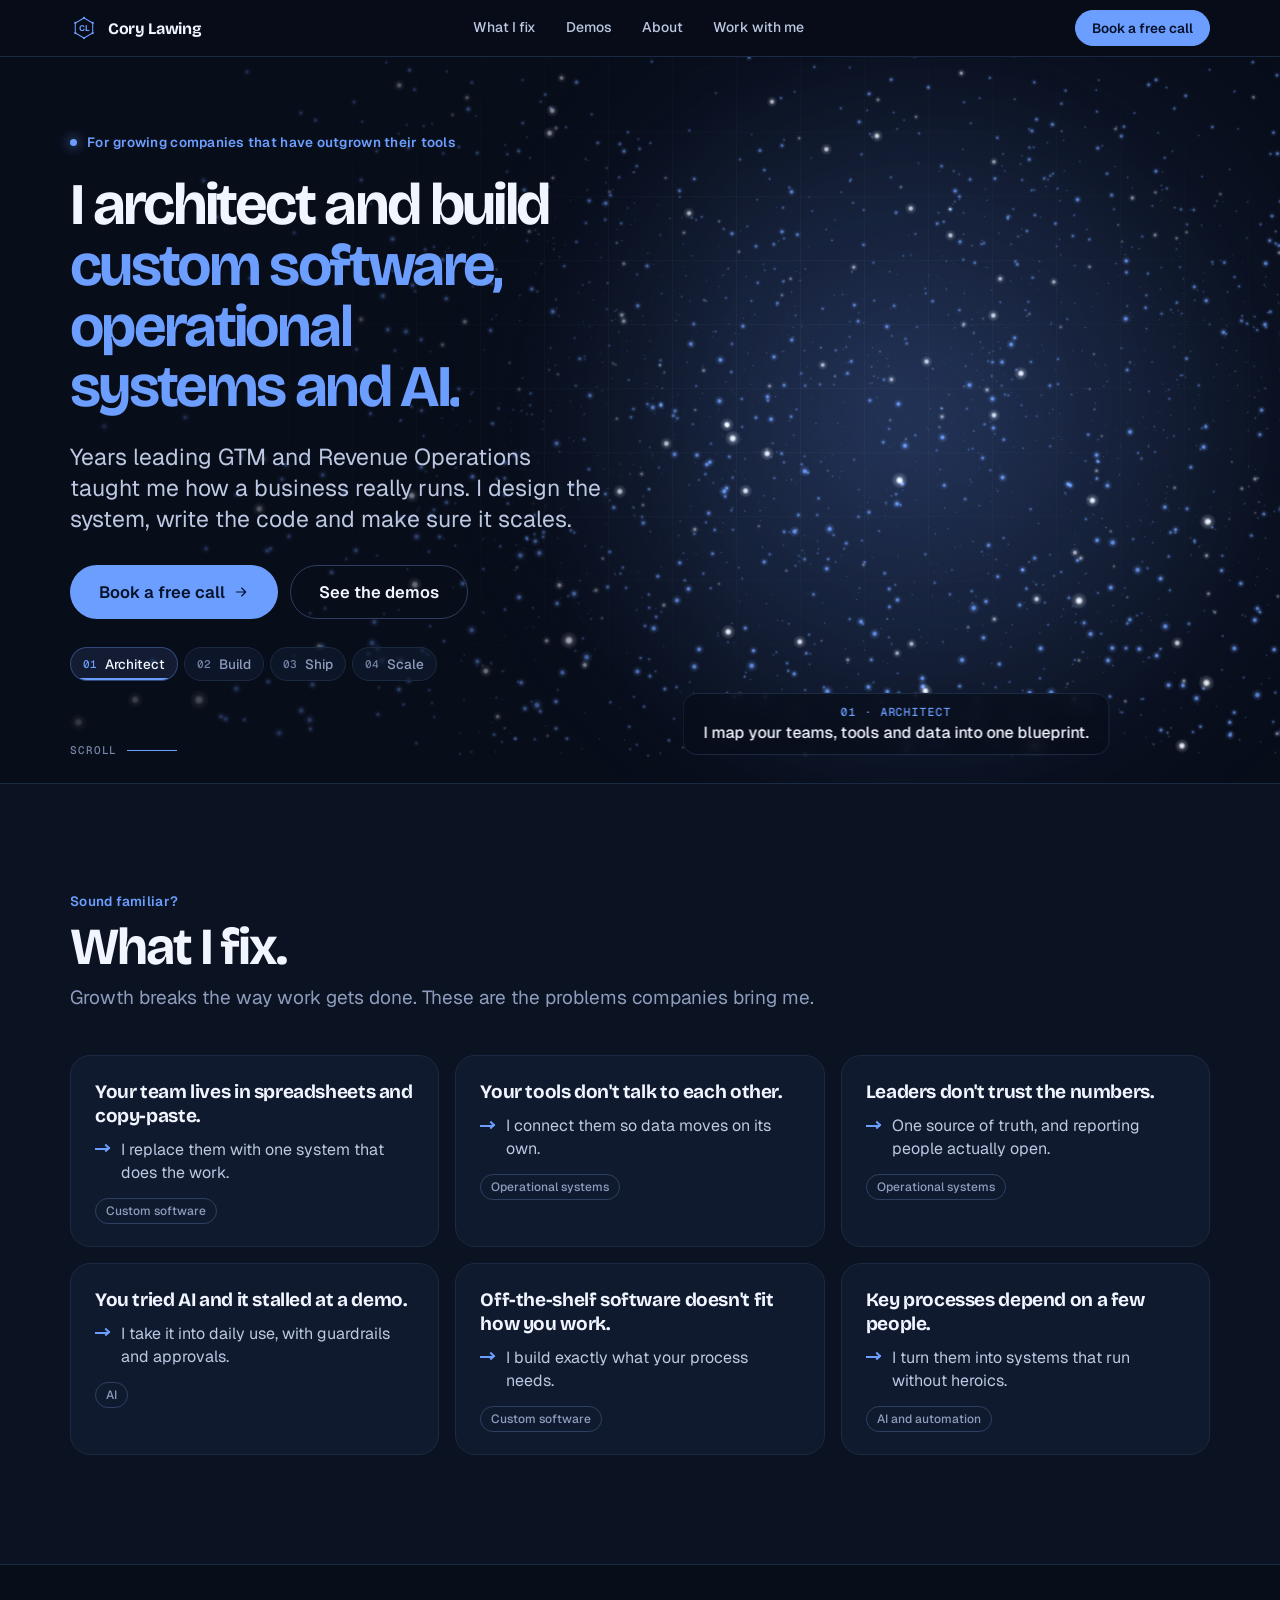
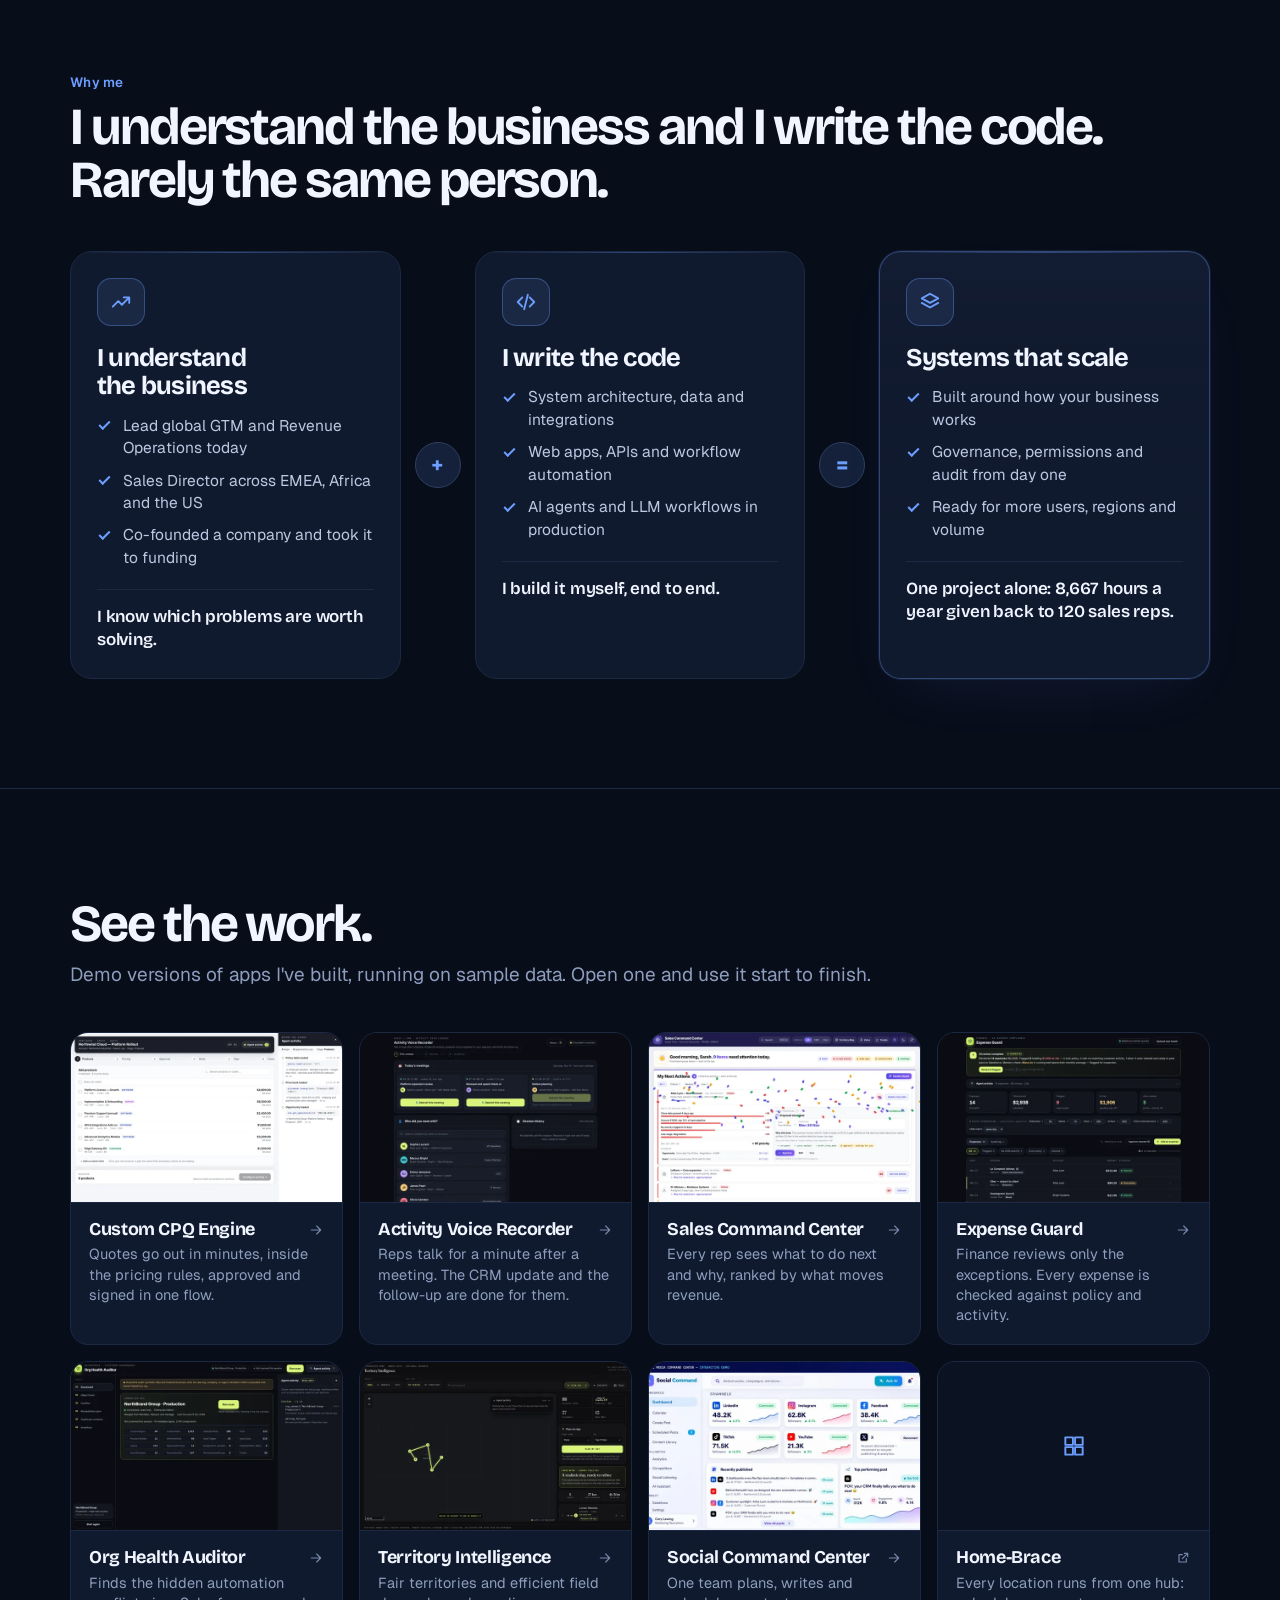
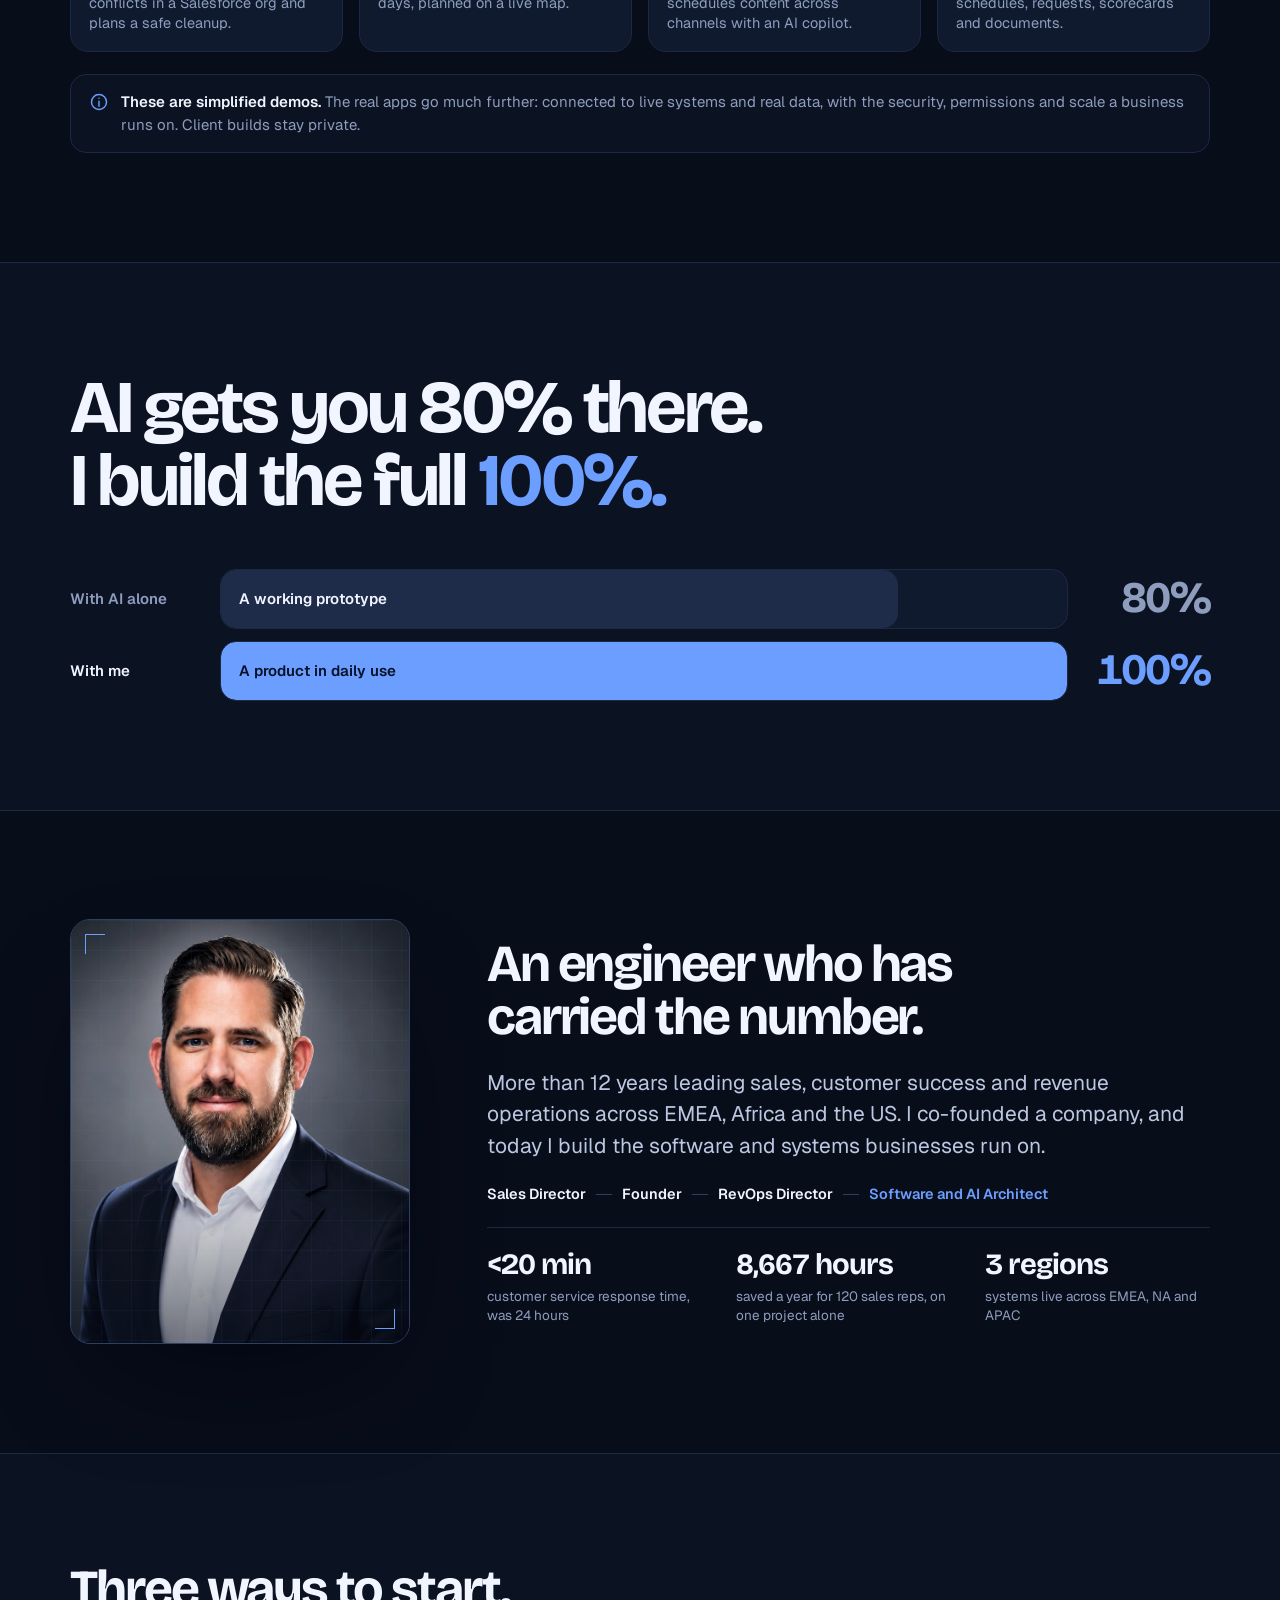
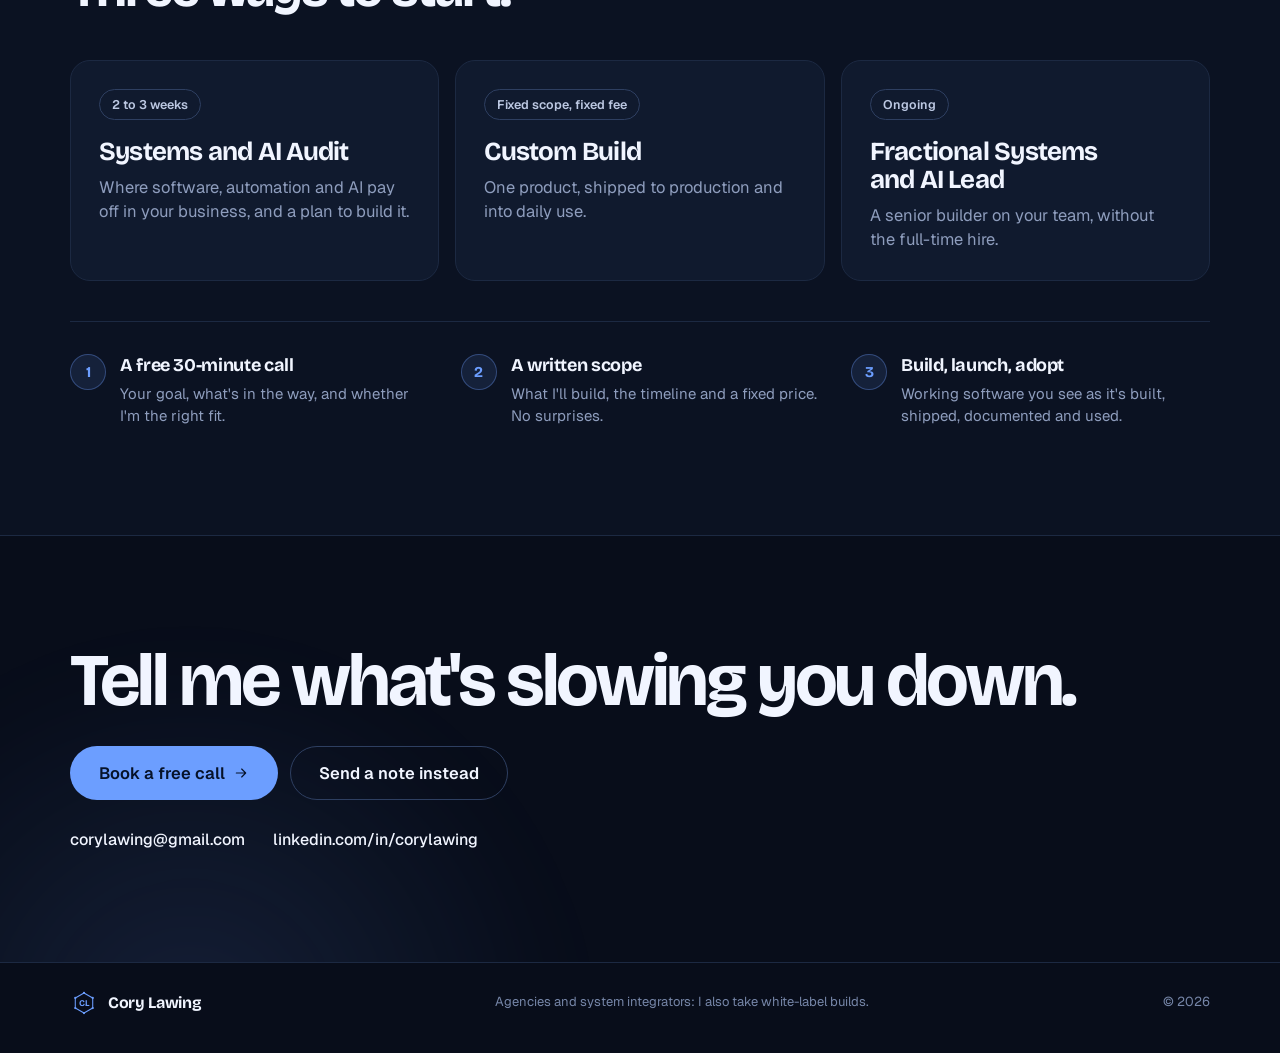
==== commit 18d3327b: "Say plainly that the demos are simplified versions of the real apps The demo section and each open d" ====
--- a/index.html
+++ b/index.html
@@ -164,9 +164,10 @@
   <div class="wrap">
     <header class="h-head h-rise">
       <h2 class="h-h2">See the work.</h2>
-      <p class="h-lede">Working apps I designed and built, running on sample data. Open one and use it start to finish.</p>
+      <p class="h-lede">Demo versions of apps I've built, running on sample data. Open one and use it start to finish.</p>
     </header>
     <div class="h-demos" id="work-grid"></div>
+    <p class="h-demos__note"><i data-i="info"></i><span><b>These are simplified demos.</b> The real apps go much further: connected to live systems and real data, with the security, permissions and scale a business runs on. Client builds stay private.</span></p>
   </div>
 </section>
 
--- a/assets/css/site.css
+++ b/assets/css/site.css
@@ -695,3 +695,8 @@
   .h-phases button span { display: none; }
   .h-offer { padding: 22px; }
 }
+
+/* demo disclaimer under the cards */
+.h-demos__note { display: flex; align-items: flex-start; gap: 12px; margin-top: 22px; padding: 16px 18px; border: 1px solid var(--line); border-radius: 16px; background: var(--bg-2); font-size: 15px; line-height: 1.5; color: var(--text-3); }
+.h-demos__note svg.i { flex: none; width: 20px; height: 20px; margin-top: 1px; color: var(--accent); }
+#view-home .h-demos__note b { color: var(--text); font-weight: 600; }
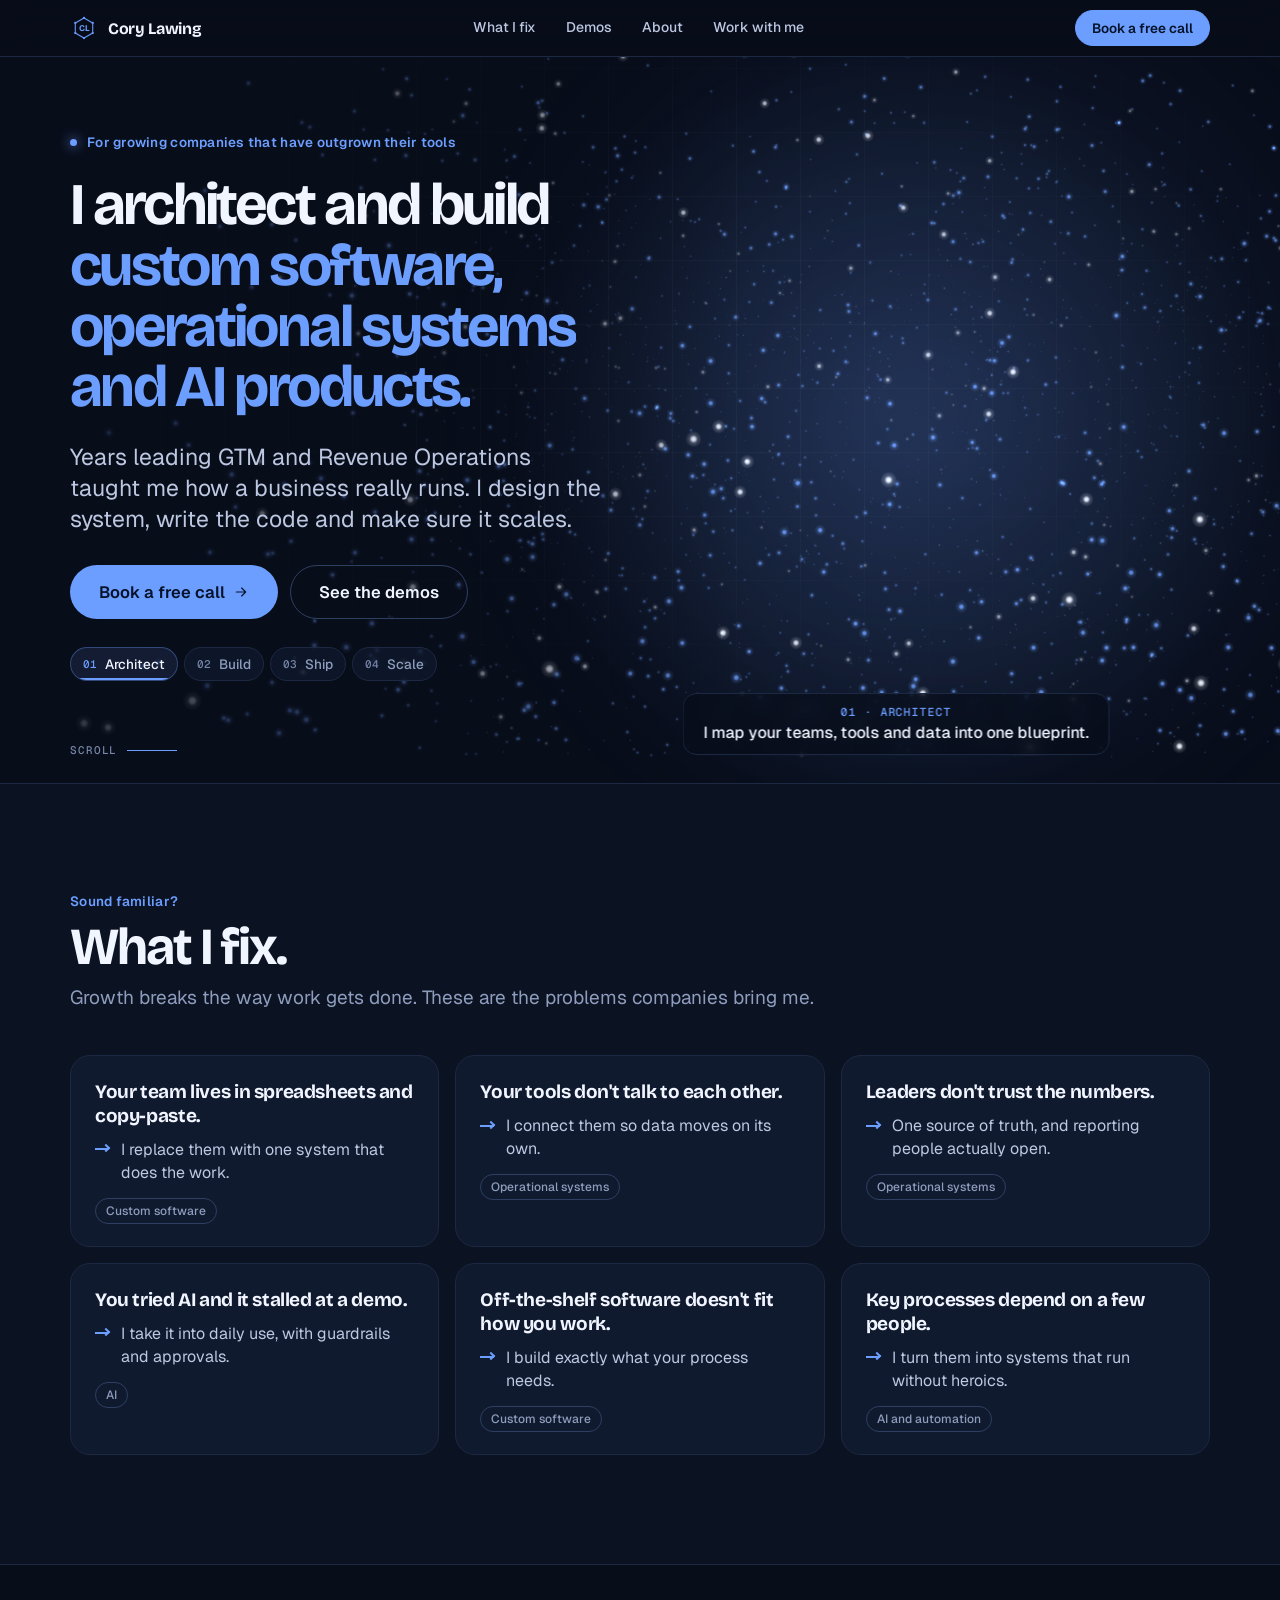
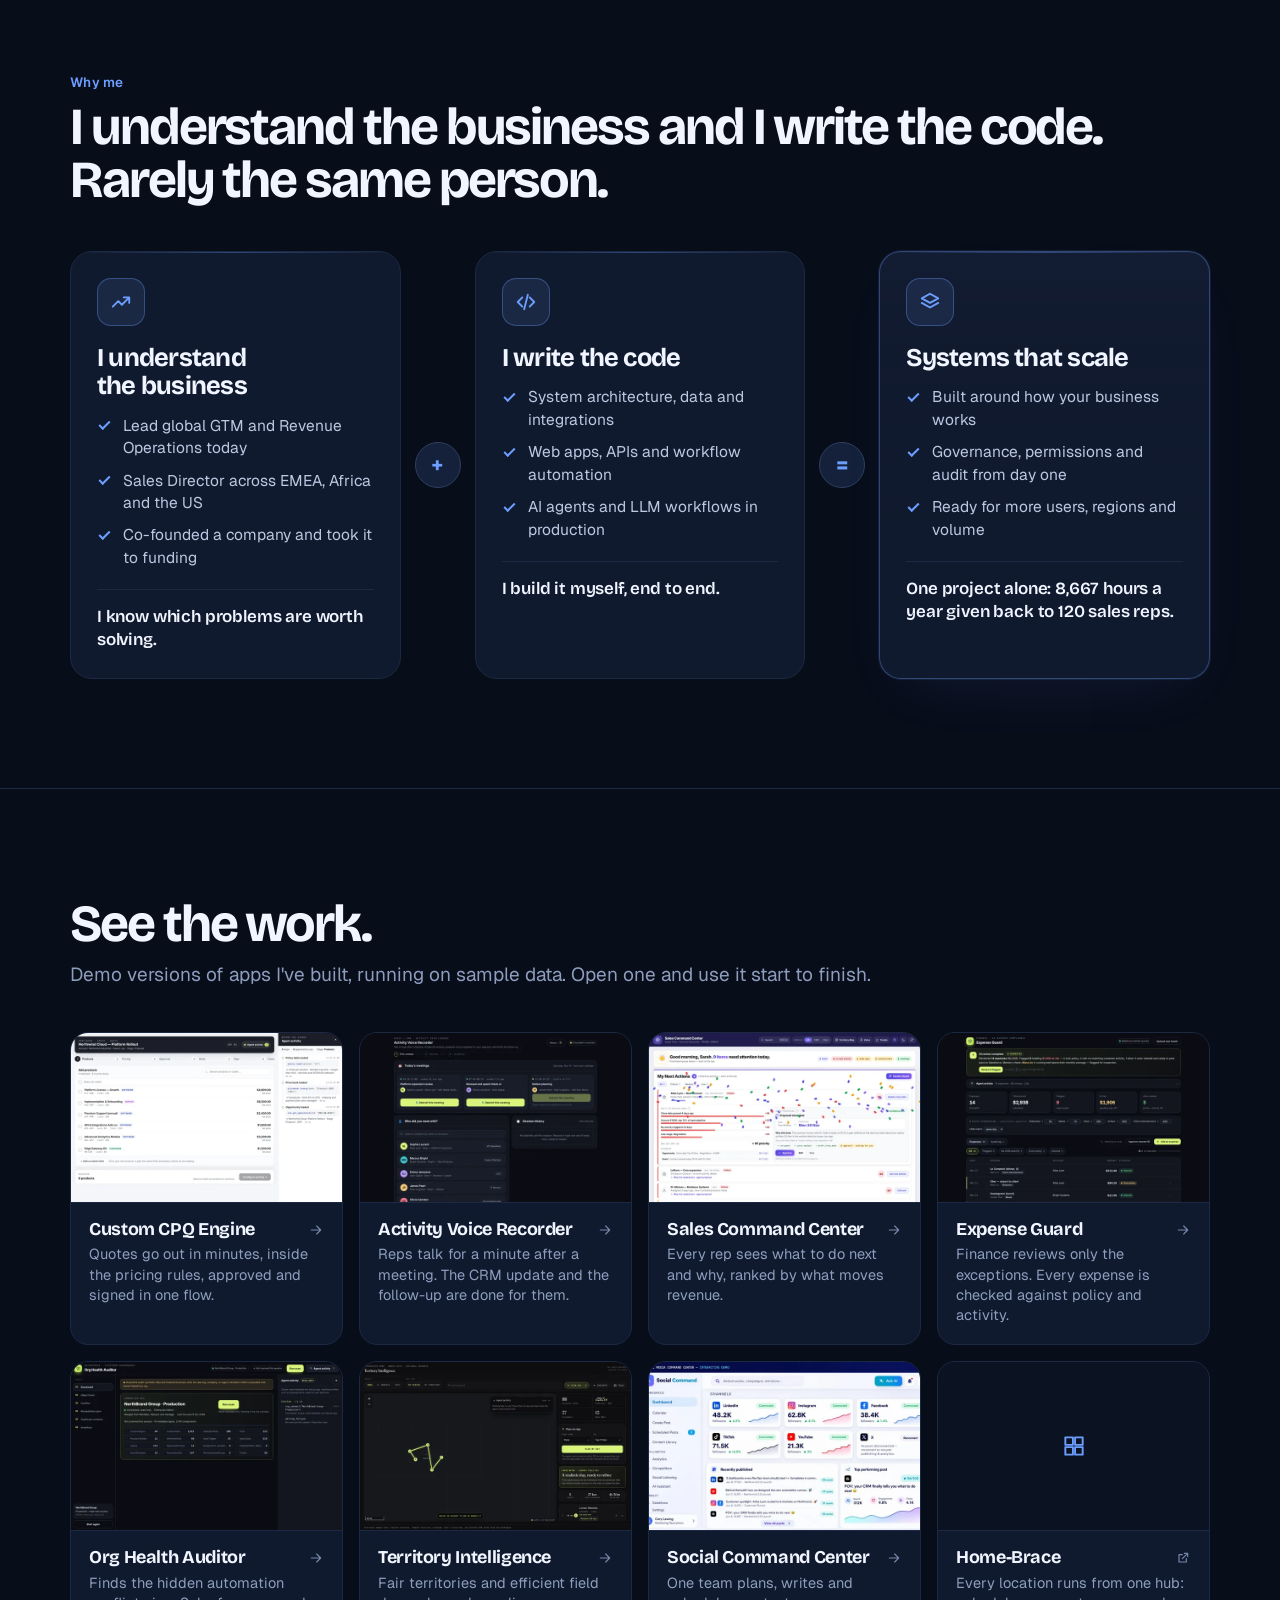
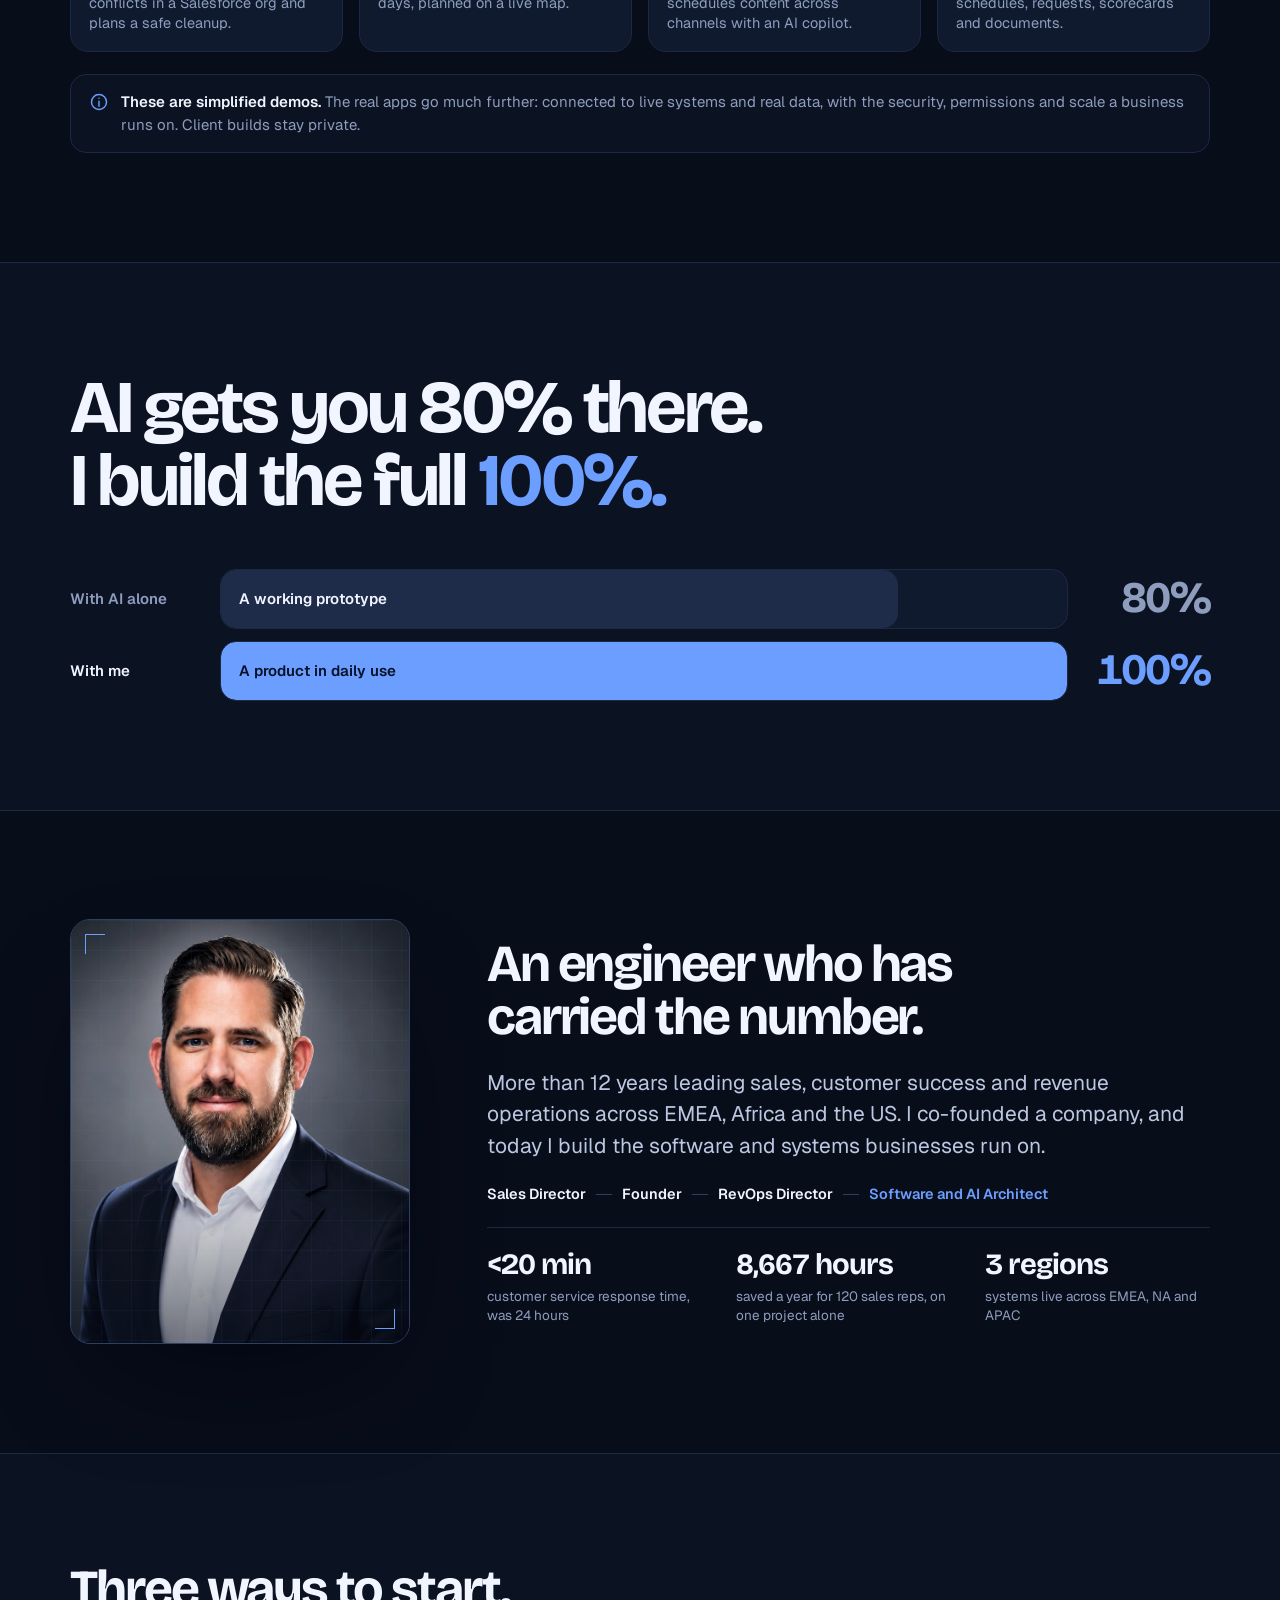
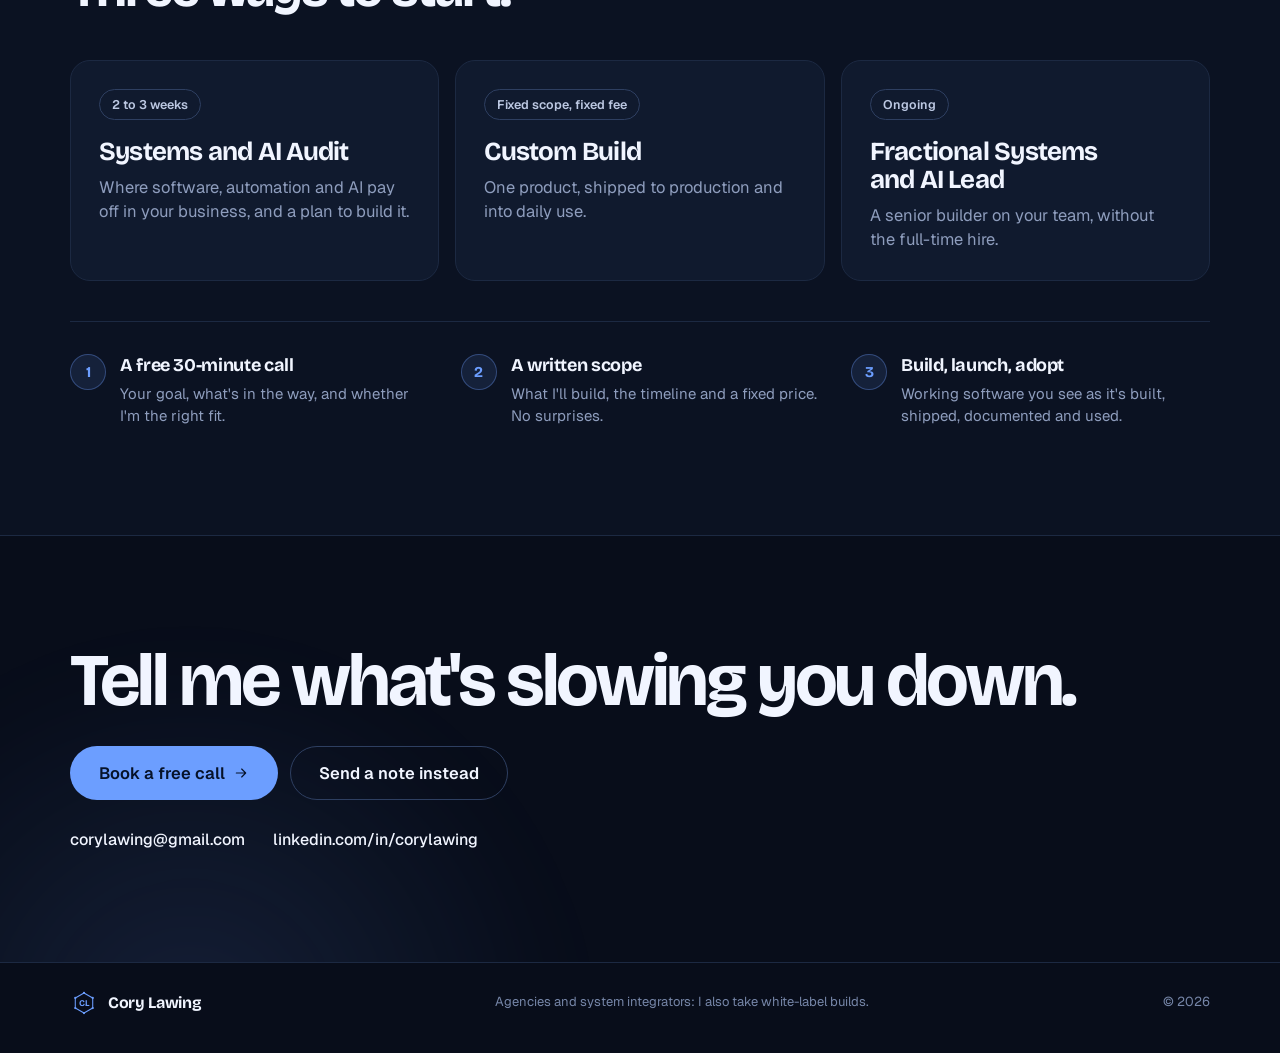
==== commit 73a24b3c: "Say "AI products" in the headline, share card and share image "Custom software, operational systems " ====
--- a/index.html
+++ b/index.html
@@ -5,25 +5,25 @@
   <meta name="viewport" content="width=device-width, initial-scale=1, viewport-fit=cover" />
   <meta name="theme-color" content="#080D1A" />
 
-  <title>Cory Lawing | Custom software, operational systems and AI</title>
-  <meta name="description" content="I architect and build custom software, operational systems and AI. A GTM and RevOps leader who writes the code, so what I build fits how your business runs and keeps working as it grows." />
+  <title>Cory Lawing | Custom software, operational systems and AI products</title>
+  <meta name="description" content="I architect and build custom software, operational systems and AI products. A GTM and RevOps leader who writes the code, so what I build fits how your business runs and keeps working as it grows." />
   <meta name="author" content="Cory Lawing" />
   <link rel="canonical" href="https://corylawing.github.io/cory-lawing/" />
 
   <!-- Share card. Bump ?v= whenever og.png changes so LinkedIn and others fetch the new image. -->
   <meta property="og:type" content="website" />
   <meta property="og:url" content="https://corylawing.github.io/cory-lawing/" />
-  <meta property="og:title" content="Cory Lawing | Custom software, operational systems and AI" />
-  <meta property="og:description" content="I architect and build custom software, operational systems and AI. A GTM and RevOps leader who writes the code." />
+  <meta property="og:title" content="Cory Lawing | Custom software, operational systems and AI products" />
+  <meta property="og:description" content="I architect and build custom software, operational systems and AI products. A GTM and RevOps leader who writes the code." />
   <meta property="og:locale" content="en_US" />
-  <meta property="og:image" content="https://corylawing.github.io/cory-lawing/assets/img/og.png?v=6" />
+  <meta property="og:image" content="https://corylawing.github.io/cory-lawing/assets/img/og.png?v=7" />
   <meta property="og:image:width" content="1200" />
   <meta property="og:image:height" content="630" />
-  <meta property="og:image:alt" content="Cory Lawing. I architect and build custom software, operational systems and AI." />
+  <meta property="og:image:alt" content="Cory Lawing. I architect and build custom software, operational systems and AI products." />
   <meta name="twitter:card" content="summary_large_image" />
-  <meta name="twitter:title" content="Cory Lawing | Custom software, operational systems and AI" />
-  <meta name="twitter:description" content="I architect and build custom software, operational systems and AI. A GTM and RevOps leader who writes the code." />
-  <meta name="twitter:image" content="https://corylawing.github.io/cory-lawing/assets/img/og.png?v=6" />
+  <meta name="twitter:title" content="Cory Lawing | Custom software, operational systems and AI products" />
+  <meta name="twitter:description" content="I architect and build custom software, operational systems and AI products. A GTM and RevOps leader who writes the code." />
+  <meta name="twitter:image" content="https://corylawing.github.io/cory-lawing/assets/img/og.png?v=7" />
 
   <link rel="icon" type="image/svg+xml" href="data:image/svg+xml;utf8,<svg xmlns='http://www.w3.org/2000/svg' viewBox='0 0 64 64'><rect width='64' height='64' rx='14' fill='%23080D1A'/><polygon points='32,13 46.72,21.5 46.72,38.5 32,47 17.28,38.5 17.28,21.5' fill='none' stroke='%236C9EFF' stroke-width='2.2' stroke-linejoin='round'/><g fill='%236C9EFF'><circle cx='32' cy='13' r='2'/><circle cx='46.72' cy='21.5' r='2'/><circle cx='46.72' cy='38.5' r='2'/><circle cx='32' cy='47' r='2'/><circle cx='17.28' cy='38.5' r='2'/><circle cx='17.28' cy='21.5' r='2'/></g><text x='32' y='35.5' text-anchor='middle' font-family='Arial,Helvetica,sans-serif' font-weight='700' font-size='14' fill='%236C9EFF'>CL</text></svg>" />
 
@@ -79,7 +79,7 @@
   <div class="wrap h-hero__in">
     <div class="h-hero__copy">
       <p class="h-kicker"><span class="h-kicker__dot"></span>For growing companies that have outgrown their tools</p>
-      <h1 class="h-hero__title">I architect and build <span class="h-hl">custom software, operational systems and AI.</span></h1>
+      <h1 class="h-hero__title">I architect and build <span class="h-hl">custom software, operational systems and AI products.</span></h1>
       <p class="h-hero__sub">Years leading GTM and Revenue Operations taught me how a business really runs. I design the system, write the code and make sure it scales.</p>
       <div class="h-hero__ctas">
         <a class="h-btn h-btn--primary h-btn--lg" href="https://calendly.com/corylawing/free-discovery-call-with-cory-lawing" target="_blank" rel="noopener">Book a free call <i data-i="arrow-right"></i></a>
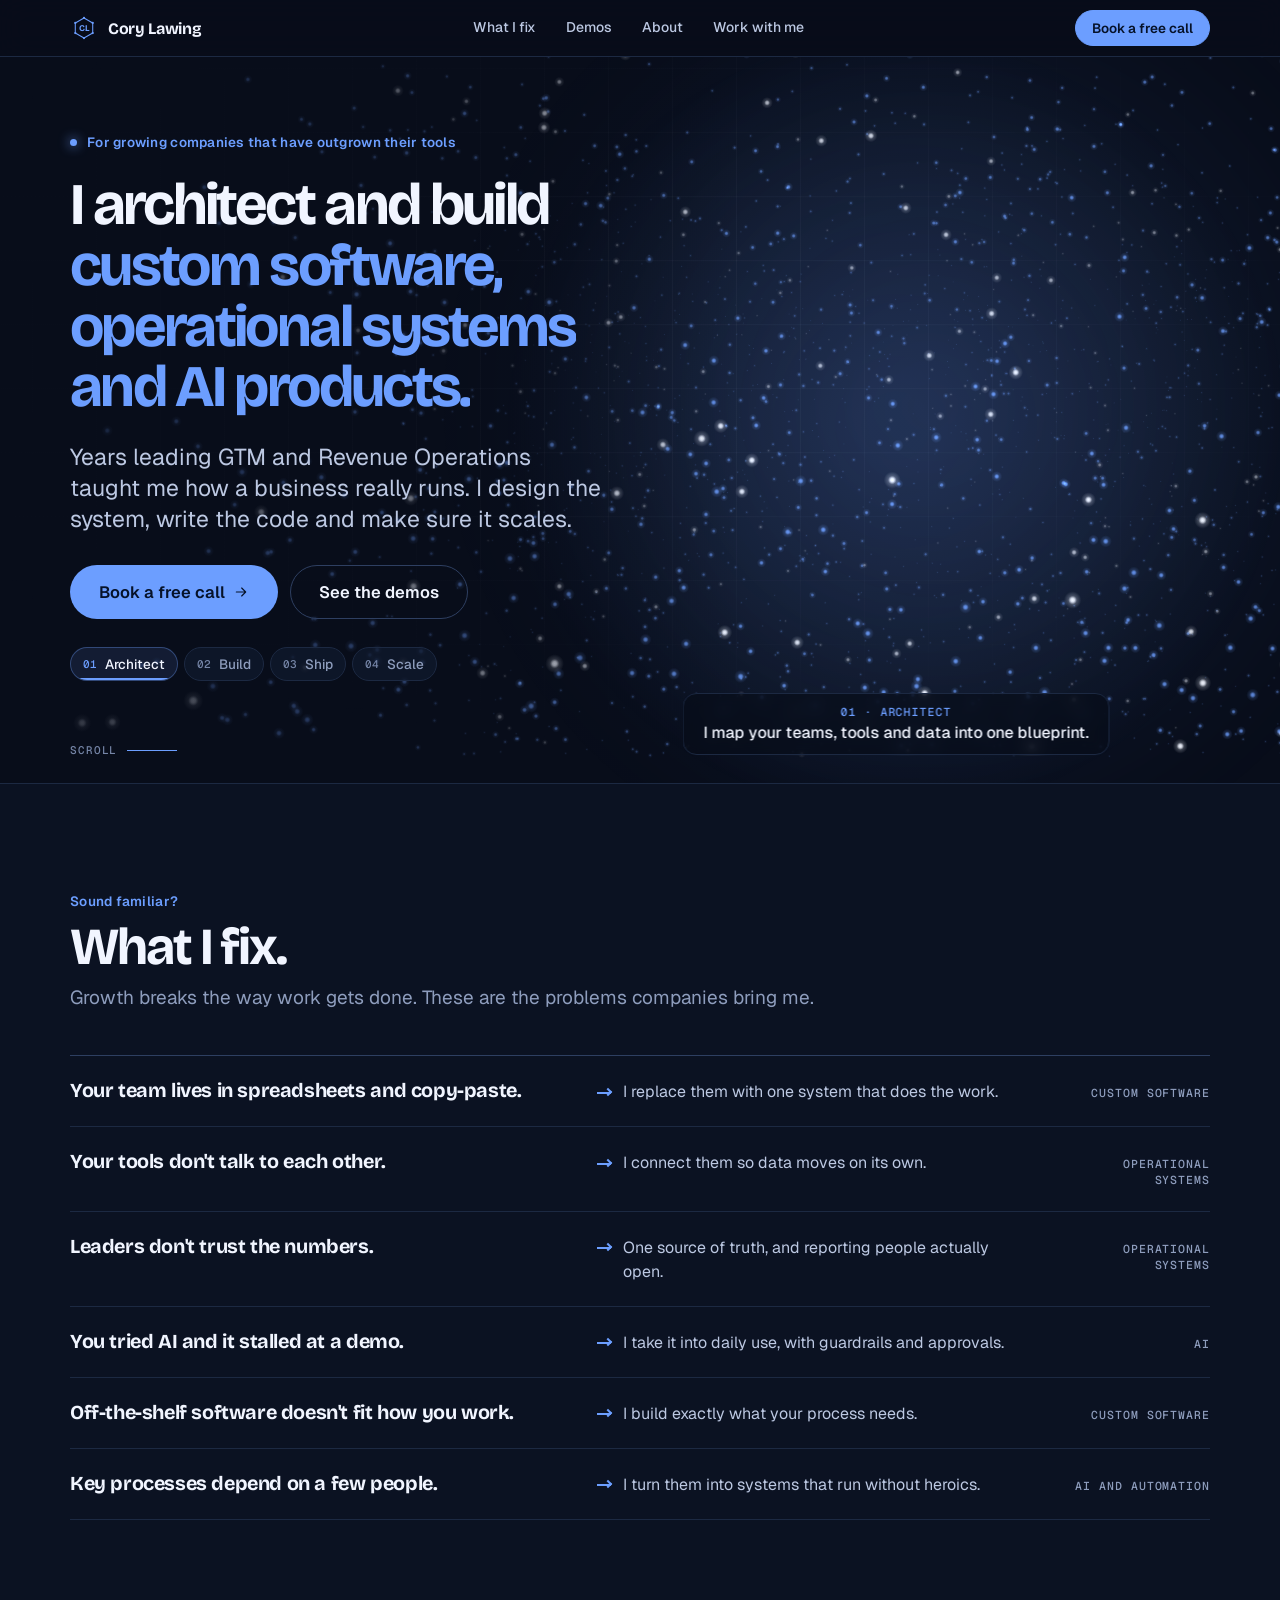
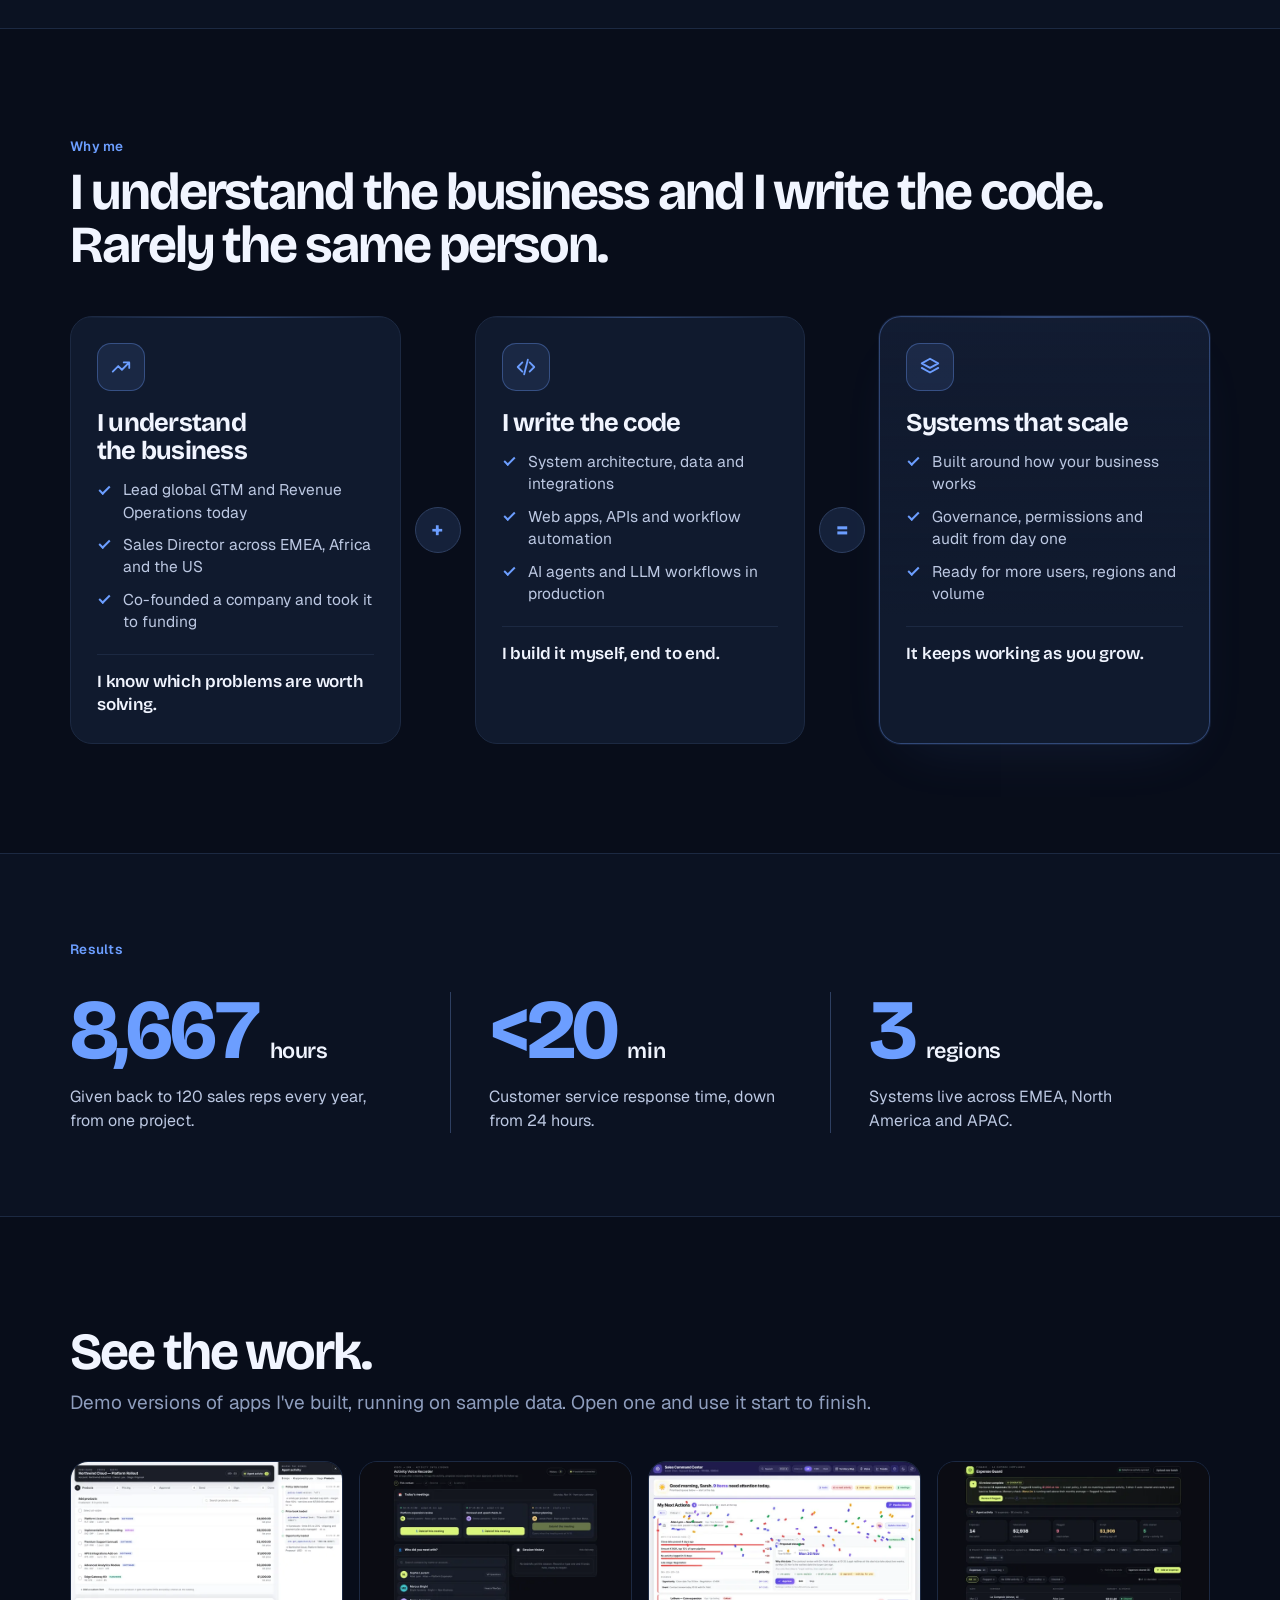
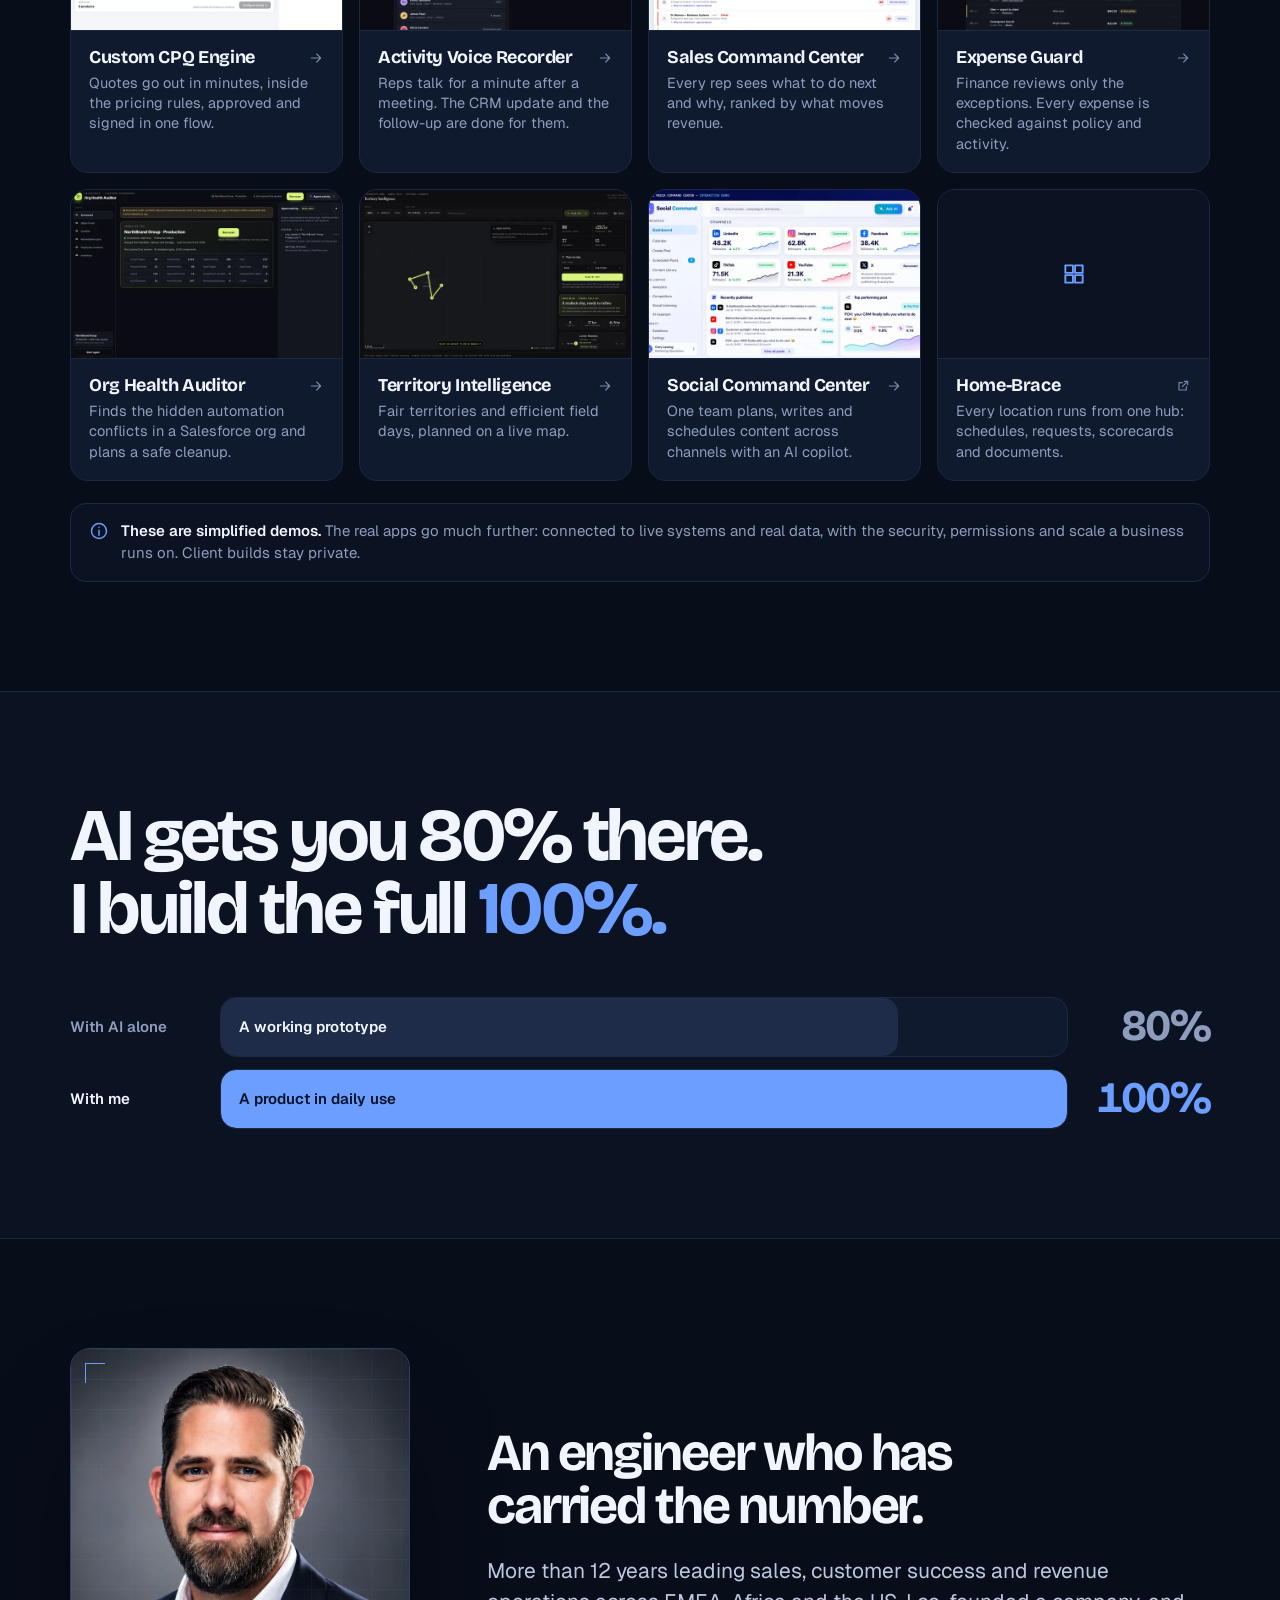
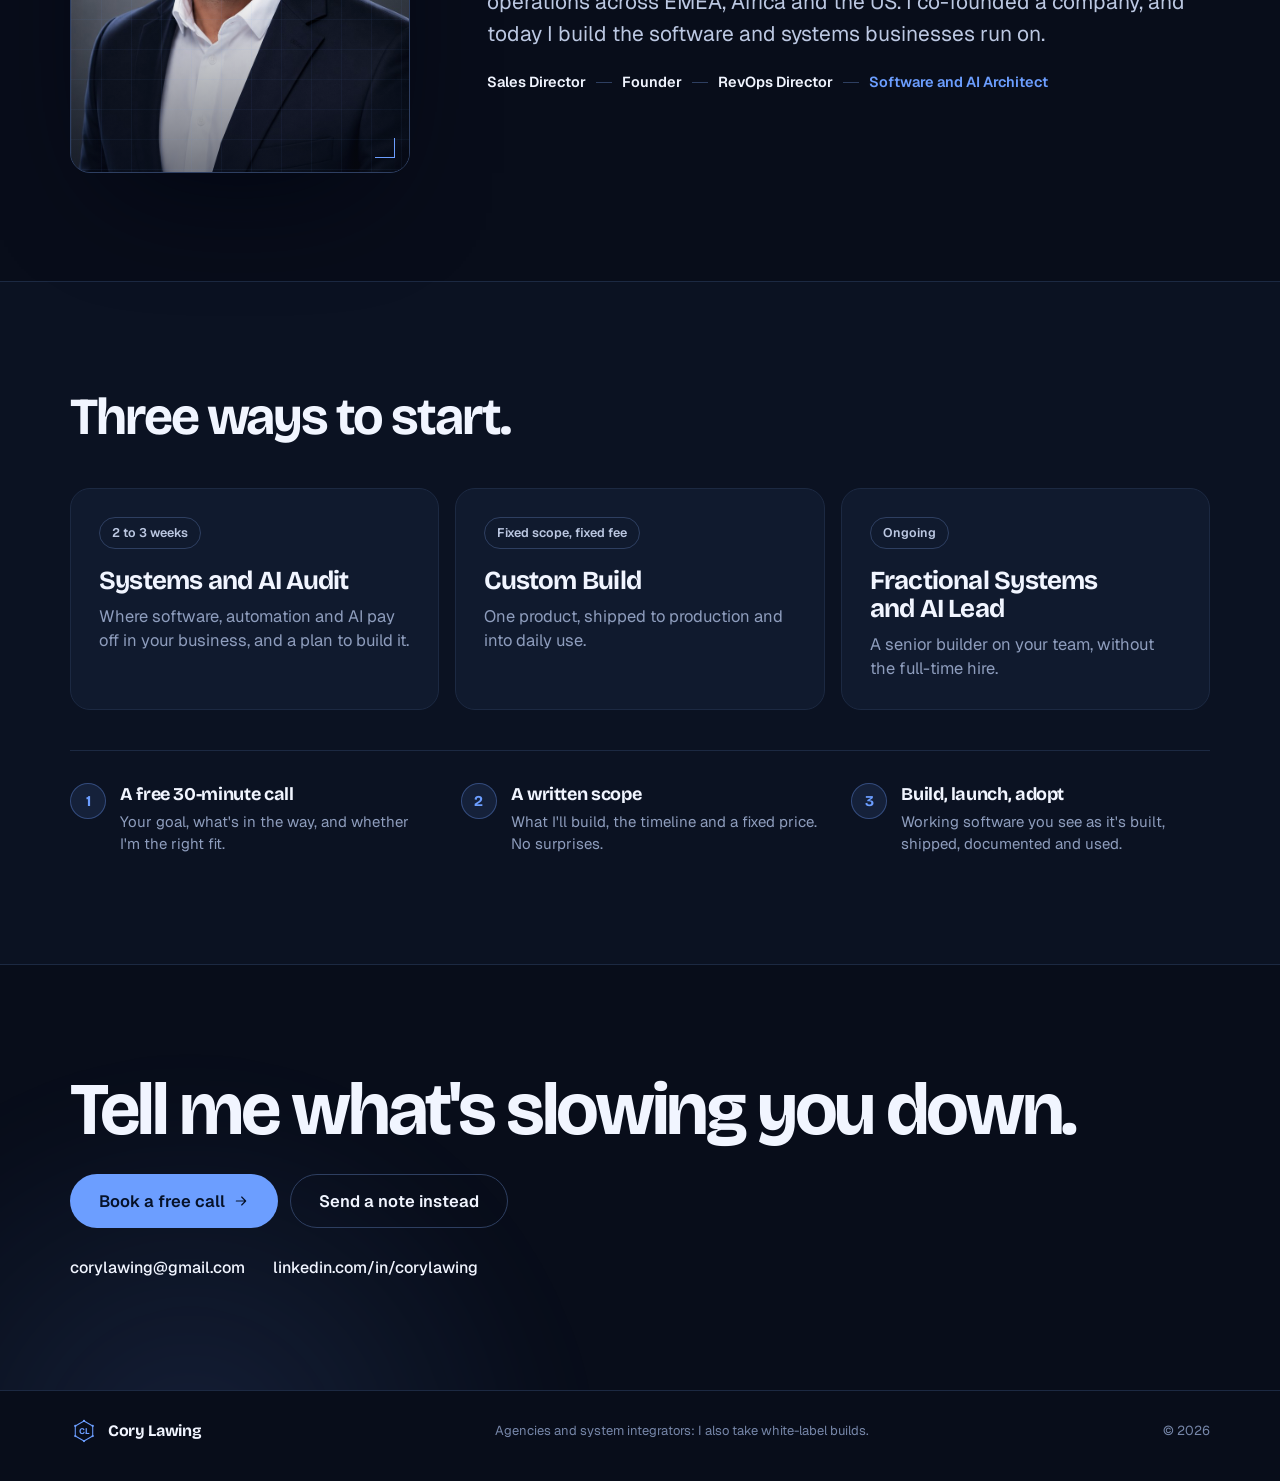
==== commit c9963ef8: "Open What I fix up and give the results their own band What I fix becomes an open list (problem, fix" ====
--- a/index.html
+++ b/index.html
@@ -104,13 +104,13 @@
       <h2 class="h-h2">What I fix.</h2>
       <p class="h-lede">Growth breaks the way work gets done. These are the problems companies bring me.</p>
     </header>
-    <ul class="h-fix h-rise">
-      <li><b>Your team lives in spreadsheets and copy-paste.</b><span>I replace them with one system that does the work.</span><em>Custom software</em></li>
-      <li><b>Your tools don't talk to each other.</b><span>I connect them so data moves on its own.</span><em>Operational systems</em></li>
-      <li><b>Leaders don't trust the numbers.</b><span>One source of truth, and reporting people actually open.</span><em>Operational systems</em></li>
-      <li><b>You tried AI and it stalled at a demo.</b><span>I take it into daily use, with guardrails and approvals.</span><em>AI</em></li>
-      <li><b>Off-the-shelf software doesn't fit how you work.</b><span>I build exactly what your process needs.</span><em>Custom software</em></li>
-      <li><b>Key processes depend on a few people.</b><span>I turn them into systems that run without heroics.</span><em>AI and automation</em></li>
+    <ul class="h-fixlist h-rise">
+      <li><b class="h-fixlist__p">Your team lives in spreadsheets and copy-paste.</b><span class="h-fixlist__f">I replace them with one system that does the work.</span><em class="h-fixlist__t">Custom software</em></li>
+      <li><b class="h-fixlist__p">Your tools don't talk to each other.</b><span class="h-fixlist__f">I connect them so data moves on its own.</span><em class="h-fixlist__t">Operational systems</em></li>
+      <li><b class="h-fixlist__p">Leaders don't trust the numbers.</b><span class="h-fixlist__f">One source of truth, and reporting people actually open.</span><em class="h-fixlist__t">Operational systems</em></li>
+      <li><b class="h-fixlist__p">You tried AI and it stalled at a demo.</b><span class="h-fixlist__f">I take it into daily use, with guardrails and approvals.</span><em class="h-fixlist__t">AI</em></li>
+      <li><b class="h-fixlist__p">Off-the-shelf software doesn't fit how you work.</b><span class="h-fixlist__f">I build exactly what your process needs.</span><em class="h-fixlist__t">Custom software</em></li>
+      <li><b class="h-fixlist__p">Key processes depend on a few people.</b><span class="h-fixlist__f">I turn them into systems that run without heroics.</span><em class="h-fixlist__t">AI and automation</em></li>
     </ul>
   </div>
 </section>
@@ -153,9 +153,21 @@
           <li>Governance, permissions and audit from day one</li>
           <li>Ready for more users, regions and volume</li>
         </ul>
-        <p>One project alone: 8,667 hours a year given back to 120 sales reps.</p>
-      </article>
-    </div>
+        <p>It keeps working as you grow.</p>
+      </article>
+    </div>
+  </div>
+</section>
+
+<!-- ============ RESULTS ============ -->
+<section class="h-sec h-sec--alt h-proof" id="results" aria-label="Results">
+  <div class="wrap">
+    <p class="h-kicker">Results</p>
+    <dl class="h-proof__grid h-rise">
+      <div><dt><b>8,667</b><span>hours</span></dt><dd>Given back to 120 sales reps every year, from one project.</dd></div>
+      <div><dt><b>&lt;20</b><span>min</span></dt><dd>Customer service response time, down from 24 hours.</dd></div>
+      <div><dt><b>3</b><span>regions</span></dt><dd>Systems live across EMEA, North America and APAC.</dd></div>
+    </dl>
   </div>
 </section>
 
@@ -205,11 +217,6 @@
       <ol class="h-path" aria-label="Career path">
         <li>Sales Director</li><li>Founder</li><li>RevOps Director</li><li class="is-now">Software and AI Architect</li>
       </ol>
-      <dl class="h-stats">
-        <div><dt>&lt;20 min</dt><dd>customer service response time, was 24 hours</dd></div>
-        <div><dt>8,667 hours</dt><dd>saved a year for 120 sales reps, on one project alone</dd></div>
-        <div><dt>3 regions</dt><dd>systems live across EMEA, NA and APAC</dd></div>
-      </dl>
     </div>
   </div>
 </section>
--- a/assets/css/site.css
+++ b/assets/css/site.css
@@ -511,14 +511,36 @@
 
 
 /* what I fix: problem, fix, and which kind of work it is */
-.h-fix { display: grid; grid-template-columns: repeat(3, minmax(0, 1fr)); gap: 16px; }
-.h-fix li { position: relative; display: grid; gap: 10px; align-content: start; padding: 24px 24px 22px; background: var(--surface); border: 1px solid var(--line); border-radius: 20px; min-width: 0; transition: border-color .25s, transform .25s var(--ease); }
-.h-fix li:hover { border-color: var(--accent-line); transform: translateY(-3px); }
-#view-home .h-fix b { font: 700 19px/1.25 var(--display); letter-spacing: -.02em; color: var(--text); }
-.h-fix span { position: relative; padding-left: 26px; font-size: 16px; line-height: 1.45; color: var(--text-2); }
-.h-fix span::before { content: ""; position: absolute; left: 0; top: .65em; width: 14px; height: 2px; background: var(--accent); }
-.h-fix span::after { content: ""; position: absolute; left: 8px; top: calc(.65em - 3px); width: 6px; height: 6px; border-top: 2px solid var(--accent); border-right: 2px solid var(--accent); transform: rotate(45deg); }
-.h-fix em { justify-self: start; margin-top: 4px; padding: 4px 10px; border-radius: 999px; border: 1px solid var(--line-2); font: 500 12px var(--sans); font-style: normal; color: var(--text-3); }
+/* What I fix: an open list; each row is problem, fix, area */
+.h-fixlist { border-top: 1px solid var(--line-2); }
+.h-fixlist li { display: grid; grid-template-columns: minmax(0, 1.15fr) minmax(0, 1fr) 150px; gap: 8px 40px; align-items: baseline; padding-block: 22px; border-bottom: 1px solid var(--line); }
+#view-home .h-fixlist__p { font: 700 clamp(18px, 1.55vw, 21px)/1.3 var(--display); letter-spacing: -.02em; color: var(--text); text-wrap: balance; }
+.h-fixlist__f { position: relative; padding-left: 26px; font-size: 16px; line-height: 1.5; color: var(--text-2); }
+.h-fixlist__f::before { content: ""; position: absolute; left: 0; top: .72em; width: 14px; height: 2px; background: var(--accent); }
+.h-fixlist__f::after { content: ""; position: absolute; left: 8px; top: calc(.72em - 3px); width: 6px; height: 6px; border-top: 2px solid var(--accent); border-right: 2px solid var(--accent); transform: rotate(45deg); }
+.h-fixlist__t { justify-self: end; font: 500 11.5px/1.4 var(--mono); font-style: normal; letter-spacing: .08em; text-transform: uppercase; color: var(--text-3); text-align: right; }
+@media (max-width: 900px) {
+  .h-fixlist li { grid-template-columns: minmax(0, 1fr); gap: 8px; padding-block: 20px; }
+  .h-fixlist__t { justify-self: start; text-align: left; margin-top: 2px; }
+}
+
+/* Results: the numbers in big type, between Why me and Demos */
+.h-proof { padding-block: clamp(52px, 6.5vw, 84px); }
+.h-proof .h-kicker { margin-bottom: clamp(22px, 2.6vw, 34px); }
+.h-proof__grid { display: grid; grid-template-columns: repeat(3, minmax(0, 1fr)); }
+.h-proof__grid > div { min-width: 0; padding-inline: clamp(20px, 3vw, 44px); border-left: 1px solid var(--line-2); }
+.h-proof__grid > div:first-child { padding-left: 0; border-left: 0; }
+.h-proof dt { display: flex; align-items: baseline; flex-wrap: wrap; gap: 4px 12px; }
+#view-home .h-proof dt b { font: 700 clamp(52px, 6.6vw, 92px)/.92 var(--display); letter-spacing: -.055em; color: var(--accent); font-variant-numeric: tabular-nums; }
+.h-proof dt span { font: 600 clamp(18px, 1.7vw, 24px)/1 var(--display); letter-spacing: -.02em; color: var(--text); }
+.h-proof dd { margin-top: 16px; max-width: 30ch; font-size: 16px; line-height: 1.5; color: var(--text-2); }
+@media (max-width: 700px) {
+  .h-proof__grid { grid-template-columns: minmax(0, 1fr); }
+  .h-proof__grid > div { padding: 22px 0; border-left: 0; border-top: 1px solid var(--line); }
+  .h-proof__grid > div:first-child { padding-top: 0; border-top: 0; }
+  #view-home .h-proof dt b { font-size: 60px; }
+  .h-proof dd { margin-top: 10px; }
+}
 .h-next { display: grid; grid-template-columns: repeat(3, minmax(0, 1fr)); gap: 16px 32px; margin-top: 40px; padding-top: 32px; border-top: 1px solid var(--line); }
 .h-next li { display: flex; gap: 14px; min-width: 0; }
 .h-next li > span { flex: none; width: 36px; height: 36px; border-radius: 50%; display: grid; place-items: center; background: var(--accent-dim); border: 1px solid var(--accent-line); color: var(--accent); font: 700 15px var(--display); }
@@ -610,9 +632,6 @@
 .h-path li { display: inline-flex; align-items: center; gap: 10px; font-weight: 600; font-size: 14.5px; color: var(--text); white-space: nowrap; }
 .h-path li + li::before { content: ""; width: 16px; height: 1.5px; background: var(--line-2); }
 .h-path li.is-now { color: var(--accent); }
-.h-stats { display: grid; grid-template-columns: repeat(3, minmax(0, 1fr)); gap: 18px 24px; padding-top: 22px; border-top: 1px solid var(--line); }
-.h-stats dt { font: 700 clamp(24px, 2.3vw, 32px)/1.05 var(--display); letter-spacing: -.035em; color: var(--text); font-variant-numeric: tabular-nums; white-space: nowrap; }
-.h-stats dd { font-size: 13.5px; line-height: 1.4; color: var(--text-3); margin-top: 6px; }
 
 /* work with me */
 .h-offers { display: grid; grid-template-columns: repeat(3, minmax(0, 1fr)); gap: 16px; }
@@ -665,7 +684,6 @@
   .h-strip__in { grid-template-columns: minmax(0, 1fr); }
   .h-demos { grid-template-columns: repeat(2, minmax(0, 1fr)); }
   .h-three, .h-offers, .h-wins, .h-next { grid-template-columns: minmax(0, 1fr); }
-  .h-fix { grid-template-columns: repeat(2, minmax(0, 1fr)); }
   .h-blend__grid { grid-template-columns: minmax(0, 1fr); }
   .h-blend__op { justify-self: center; width: 40px; height: 40px; font-size: 20px; margin-block: -4px; }
   .h-three { gap: 18px; }
@@ -674,7 +692,6 @@
 }
 @media (max-width: 640px) {
   .h-strip__list { grid-template-columns: minmax(0, 1fr); gap: 16px; }
-  .h-fix { grid-template-columns: minmax(0, 1fr); }
   .h-demos { gap: 12px; }
   .h-card { border-radius: 14px; }
   .h-card__body { padding: 12px 12px 14px; }
@@ -689,7 +706,6 @@
   .h-barrow__track i { padding-inline: 14px; }
   .h-barrow__track em { font-size: 13.5px; }
   .h-form__row { grid-template-columns: minmax(0, 1fr); }
-  .h-stats { grid-template-columns: minmax(0, 1fr); }
   .h-phases { gap: 5px; flex-wrap: nowrap; }
   .h-phases button { height: 32px; padding: 0 10px; font-size: 13px; }
   .h-phases button span { display: none; }
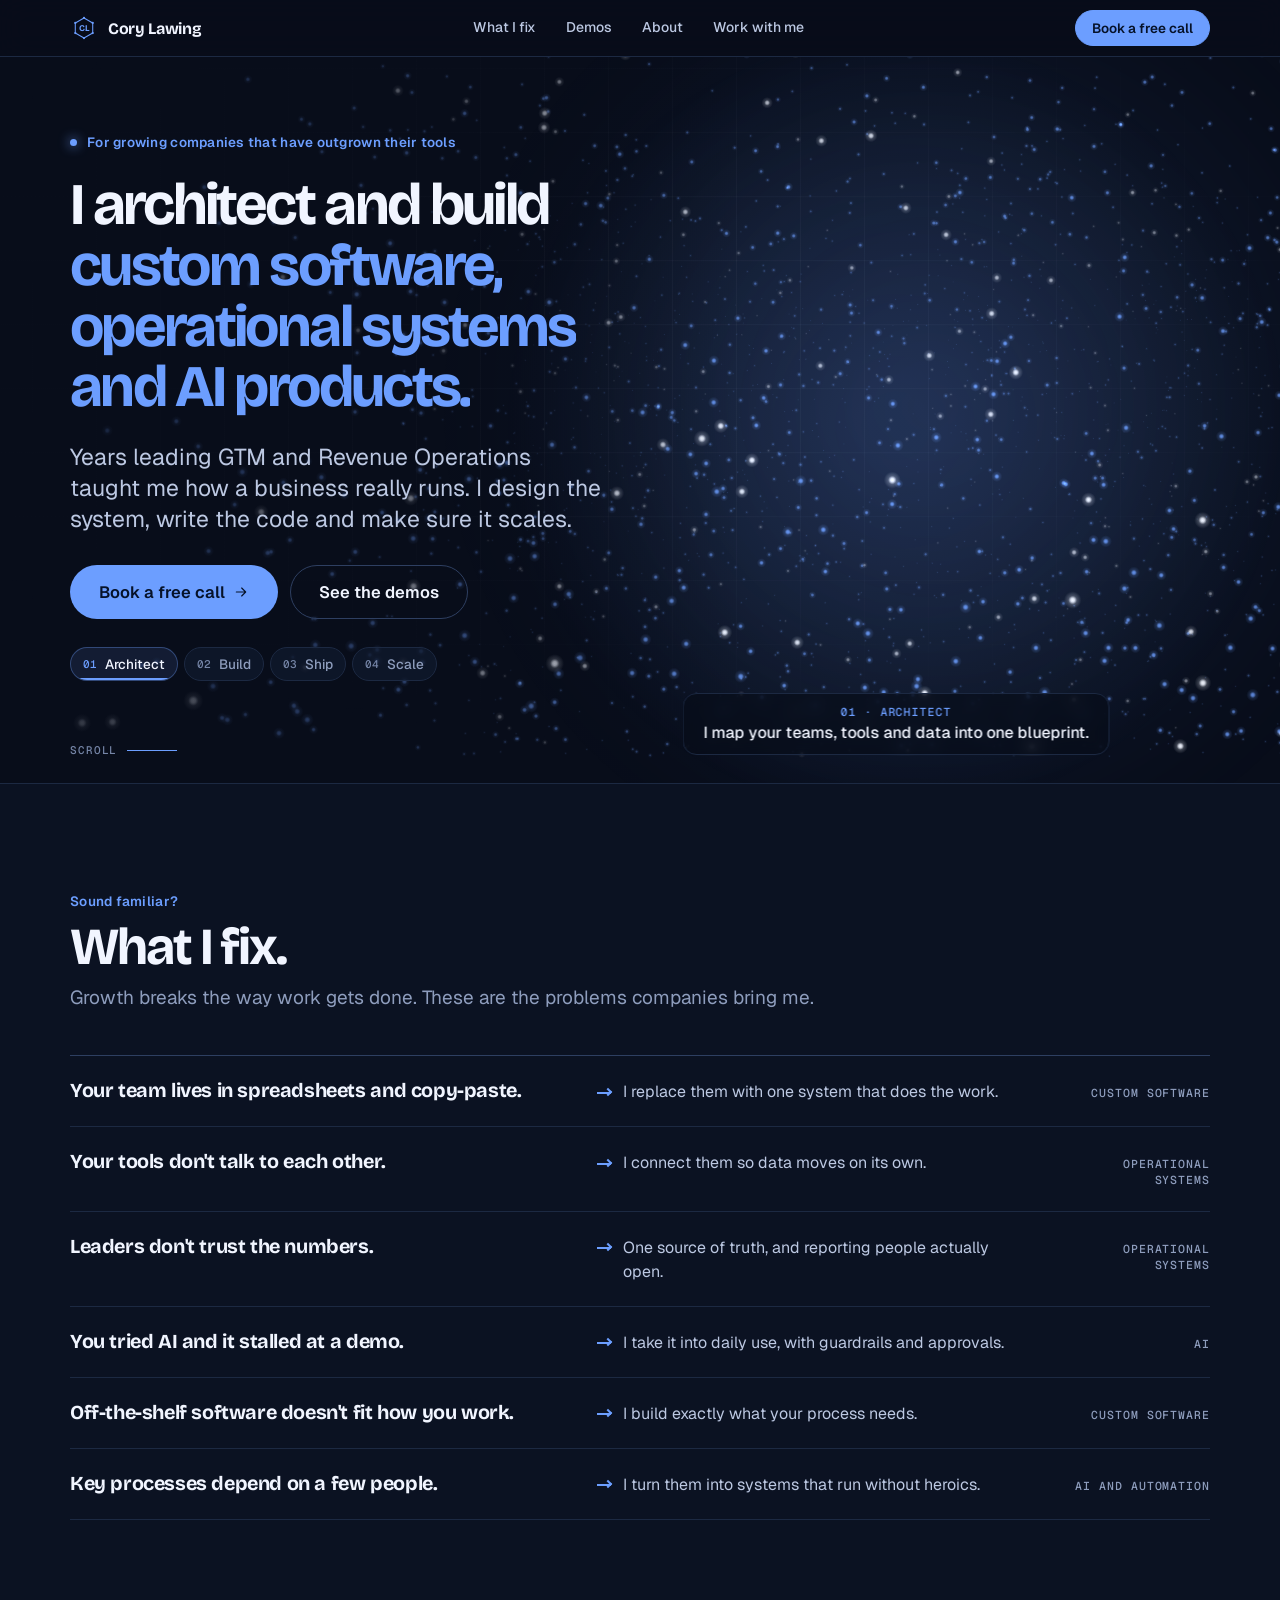
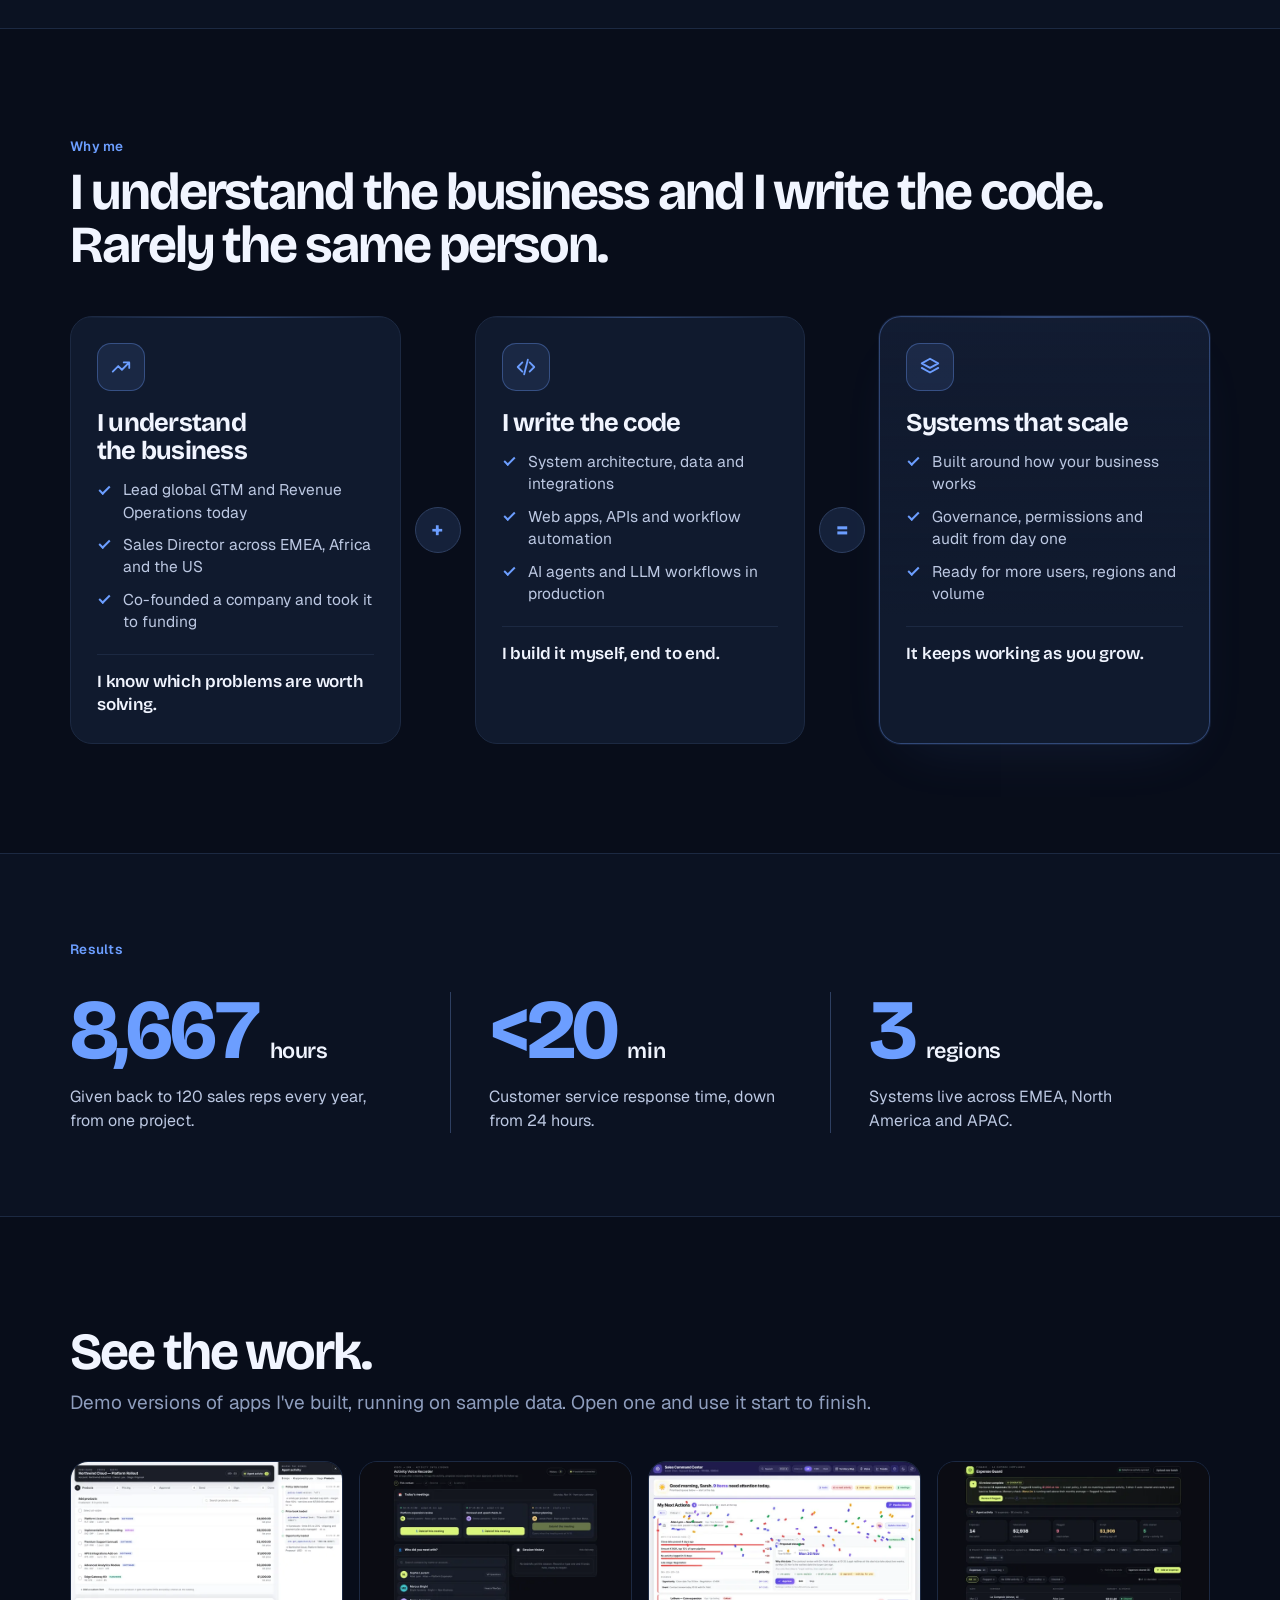
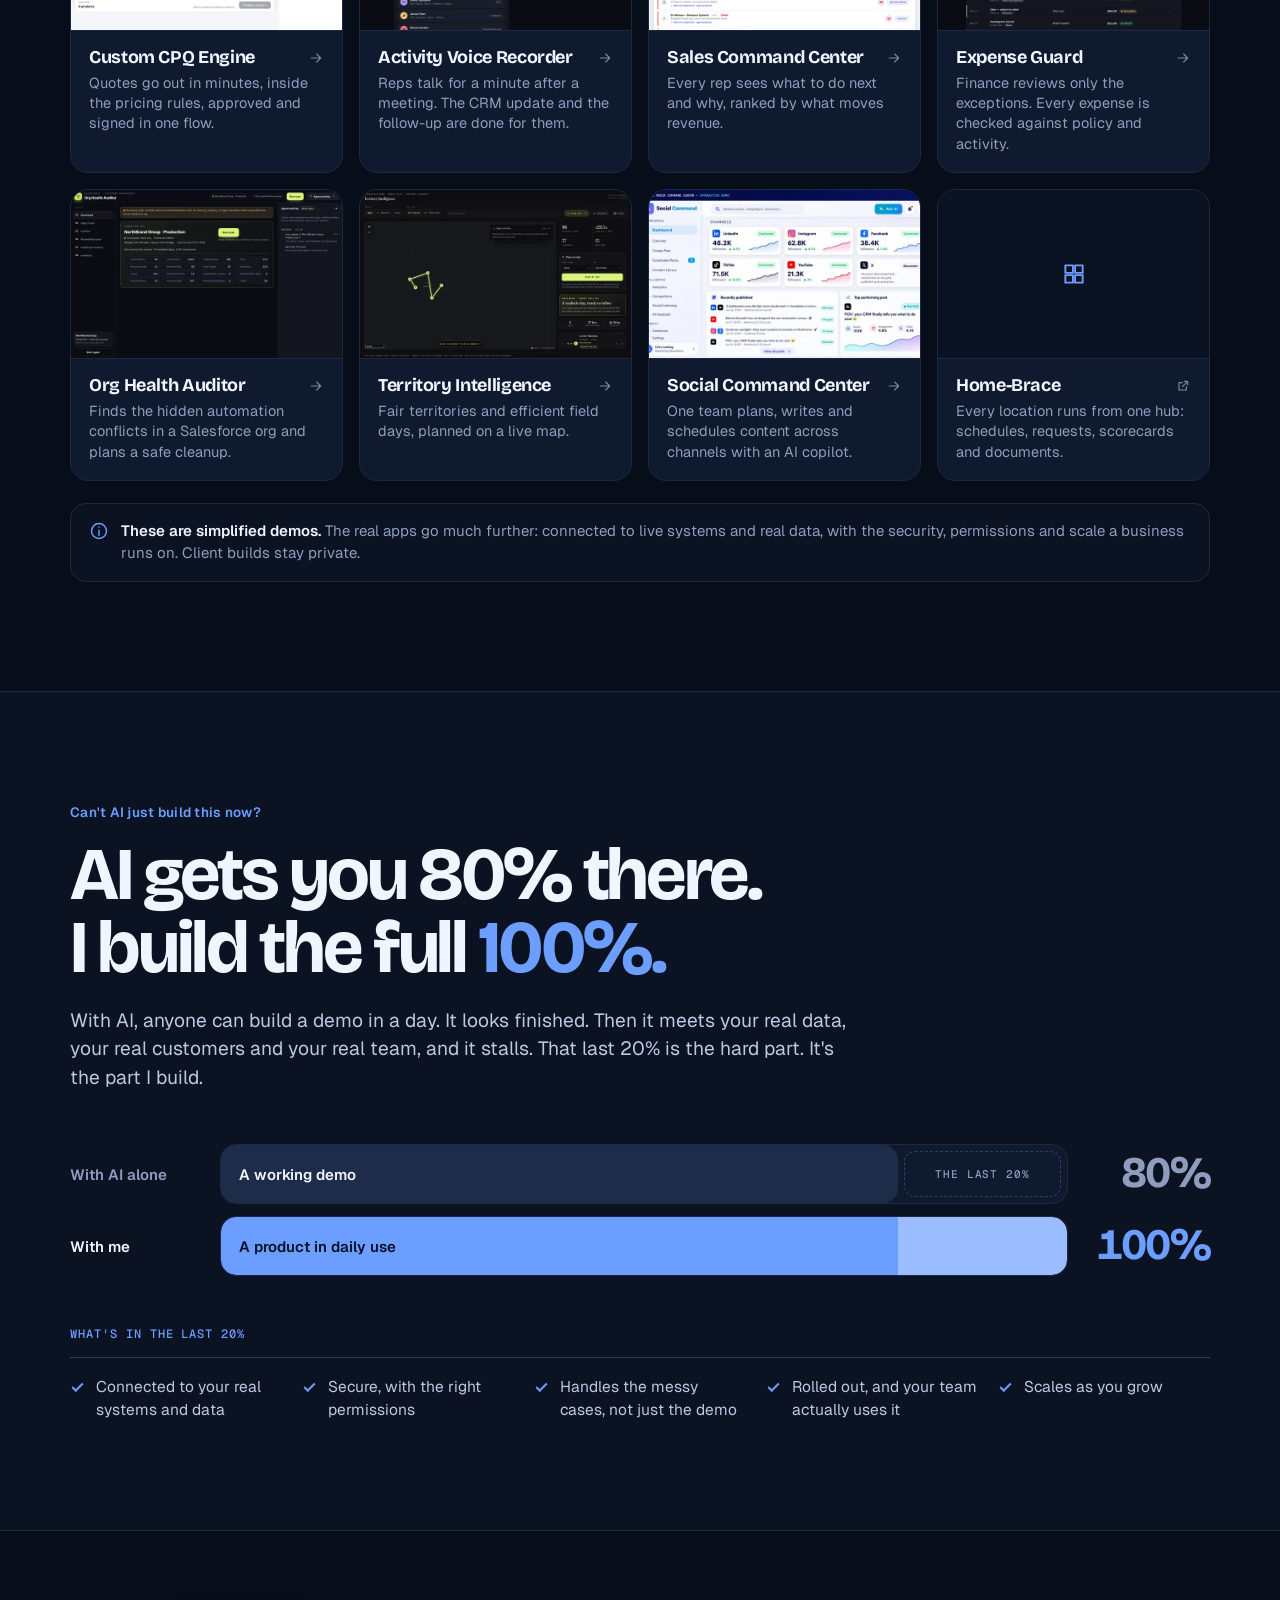
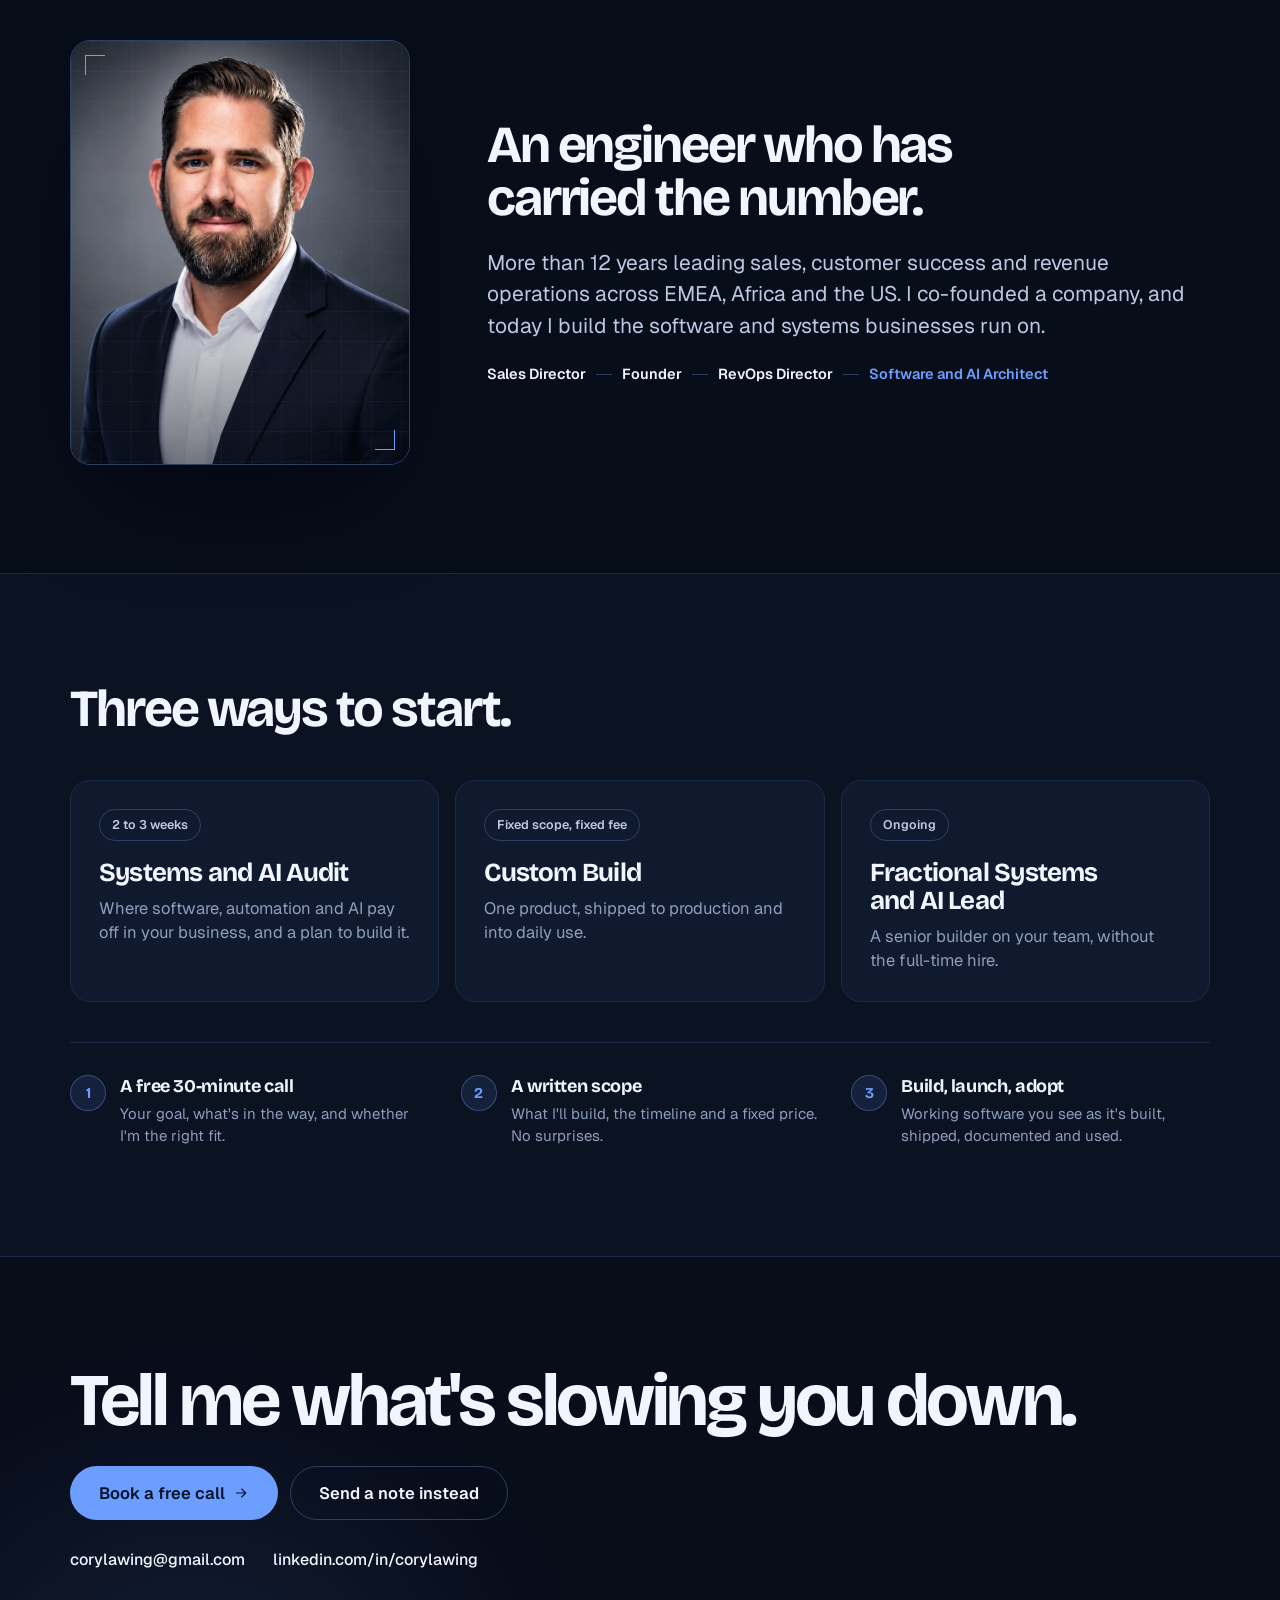
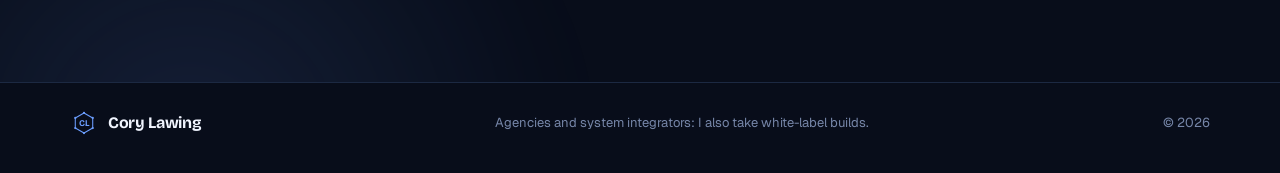
==== commit 3db1a29a: "Explain the 80% line so anyone gets it The 80% / 100% section now opens with the buyer's question ("" ====
--- a/index.html
+++ b/index.html
@@ -186,11 +186,13 @@
 <!-- ============ 80% vs 100% ============ -->
 <section class="h-sec h-sec--alt" id="why">
   <div class="wrap">
-    <h2 class="h-h2 h-h2--xl h-rise">AI gets you 80% there.<br />I build the full <span class="h-accent">100%.</span></h2>
-    <div class="h-bars h-rise" role="img" aria-label="Two bars. With AI alone a build reaches 80 percent: a working prototype. With me it reaches 100 percent: a product in daily use.">
+    <p class="h-kicker h-rise">Can't AI just build this now?</p>
+    <h2 class="h-h2 h-h2--xl h-why__h h-rise">AI gets you 80% there.<br />I build the full <span class="h-accent">100%.</span></h2>
+    <p class="h-why__lede h-rise">With AI, anyone can build a demo in a day. It looks finished. Then it meets your real data, your real customers and your real team, and it stalls. That last 20% is the hard part. It's the part I build.</p>
+    <div class="h-bars h-bars--gap h-rise" role="img" aria-label="Two bars. With AI alone a build reaches 80 percent: a working demo, with the last 20 percent missing. With me it reaches 100 percent: a product in daily use.">
       <div class="h-barrow">
         <span class="h-barrow__label">With AI alone</span>
-        <div class="h-barrow__track"><i style="--v:80%"><em>A working prototype</em></i></div>
+        <div class="h-barrow__track"><i style="--v:80%"><em>A working demo</em></i><span class="h-barrow__gap"><span>The last 20%</span></span></div>
         <b>80%</b>
       </div>
       <div class="h-barrow h-barrow--me">
@@ -198,6 +200,16 @@
         <div class="h-barrow__track"><i style="--v:100%"><em>A product in daily use</em></i></div>
         <b>100%</b>
       </div>
+    </div>
+    <div class="h-last h-rise">
+      <p class="h-last__k">What's in the last 20%</p>
+      <ul>
+        <li>Connected to your real systems and data</li>
+        <li>Secure, with the right permissions</li>
+        <li>Handles the messy cases, not just the demo</li>
+        <li>Rolled out, and your team actually uses it</li>
+        <li>Scales as you grow</li>
+      </ul>
     </div>
   </div>
 </section>
--- a/assets/css/site.css
+++ b/assets/css/site.css
@@ -608,6 +608,28 @@
 @keyframes h-sheen { 0% { transform: translateX(-100%); } 50%, 100% { transform: translateX(100%); } }
 .h-barrow--me .h-barrow__track em { color: var(--accent-ink); }
 #view-home .h-barrow--me > b { color: var(--accent); }
+/* 80% / 100%: the question, a plain explanation, the missing 20% on the bars, and what it is */
+.h-why__h { margin-top: 14px; }
+.h-why__lede { margin-top: 22px; max-width: 60ch; font-size: clamp(17px, 1.5vw, 20px); line-height: 1.5; color: var(--text-2); }
+.h-bars--gap .h-barrow__track { display: flex; }
+.h-bars--gap .h-barrow__track i { flex: none; }
+.h-barrow__gap { flex: 1; min-width: 0; margin: 6px; display: grid; place-items: center; border: 1.5px dashed var(--line-2); border-radius: 11px; overflow: hidden; }
+.h-barrow__gap span { font: 500 11px/1 var(--mono); letter-spacing: .08em; text-transform: uppercase; color: var(--text-3); white-space: nowrap; }
+.h-bars--gap .h-barrow--me .h-barrow__track i { background: linear-gradient(90deg, var(--accent) 80%, var(--accent-hi) 80%); }
+.h-last { display: grid; gap: 14px; margin-top: clamp(32px, 4vw, 52px); }
+.h-last__k { font: 500 12px/1.3 var(--mono); letter-spacing: .08em; text-transform: uppercase; color: var(--accent); }
+.h-last ul { display: grid; grid-template-columns: repeat(5, minmax(0, 1fr)); gap: 0 20px; border-top: 1px solid var(--line-2); }
+.h-last li { position: relative; min-width: 0; padding: 18px 0 0 26px; font-size: 15.5px; line-height: 1.45; color: var(--text-2); }
+.h-last li::before { content: ""; position: absolute; left: 2px; top: calc(18px + .42em); width: 11px; height: 6px; border-left: 2px solid var(--accent); border-bottom: 2px solid var(--accent); transform: rotate(-45deg); }
+@media (max-width: 1000px) {
+  .h-last ul { grid-template-columns: minmax(0, 1fr); }
+  .h-last li { padding-block: 13px; border-bottom: 1px solid var(--line); }
+  .h-last li::before { top: calc(13px + .42em); }
+}
+@media (max-width: 640px) {
+  .h-barrow__gap { margin: 5px; border-radius: 9px; }
+  .h-barrow__gap span { display: none; }
+}
 .h-three { display: grid; grid-template-columns: repeat(3, minmax(0, 1fr)); gap: 20px 44px; margin-top: clamp(30px, 4vw, 52px); padding-top: clamp(24px, 3vw, 36px); border-top: 1px solid var(--line); }
 .h-three li { display: grid; gap: 4px; min-width: 0; }
 #view-home .h-three b { font: 700 21px/1.2 var(--display); letter-spacing: -.02em; color: var(--text); }
